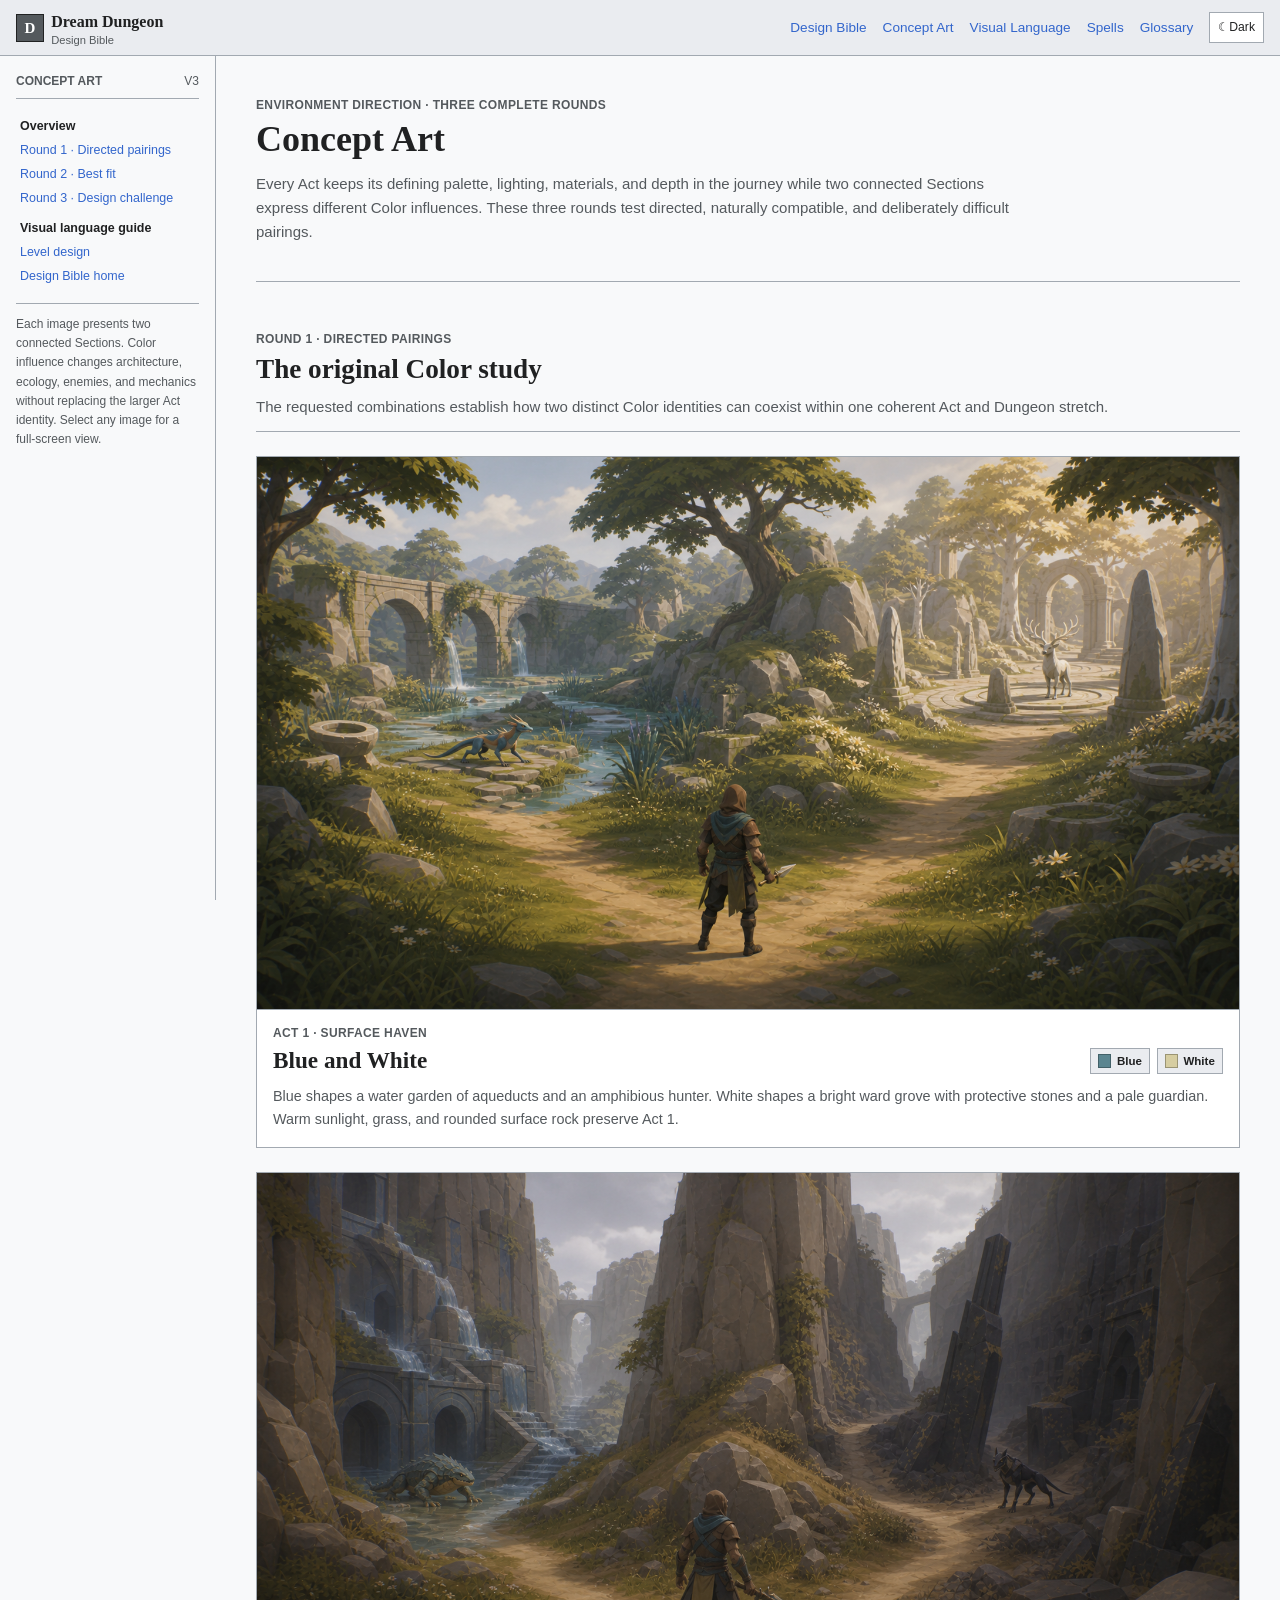
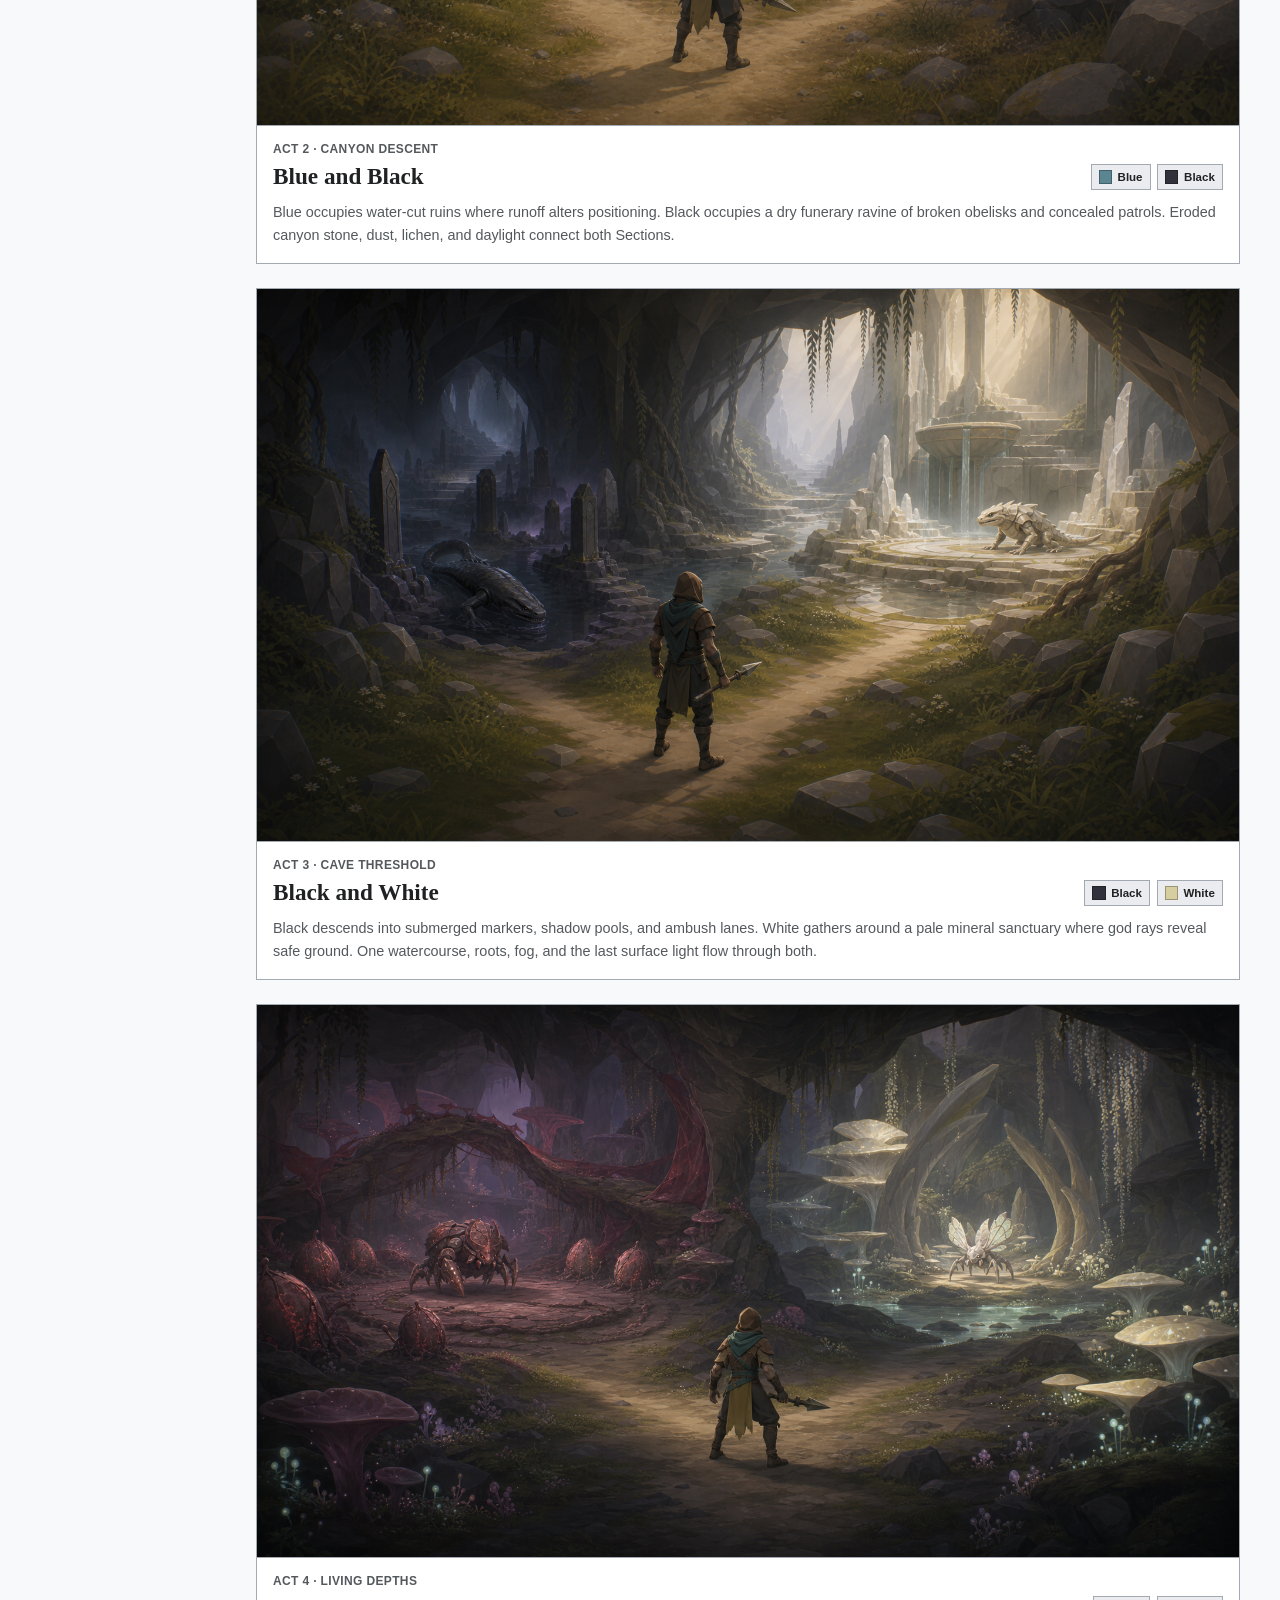
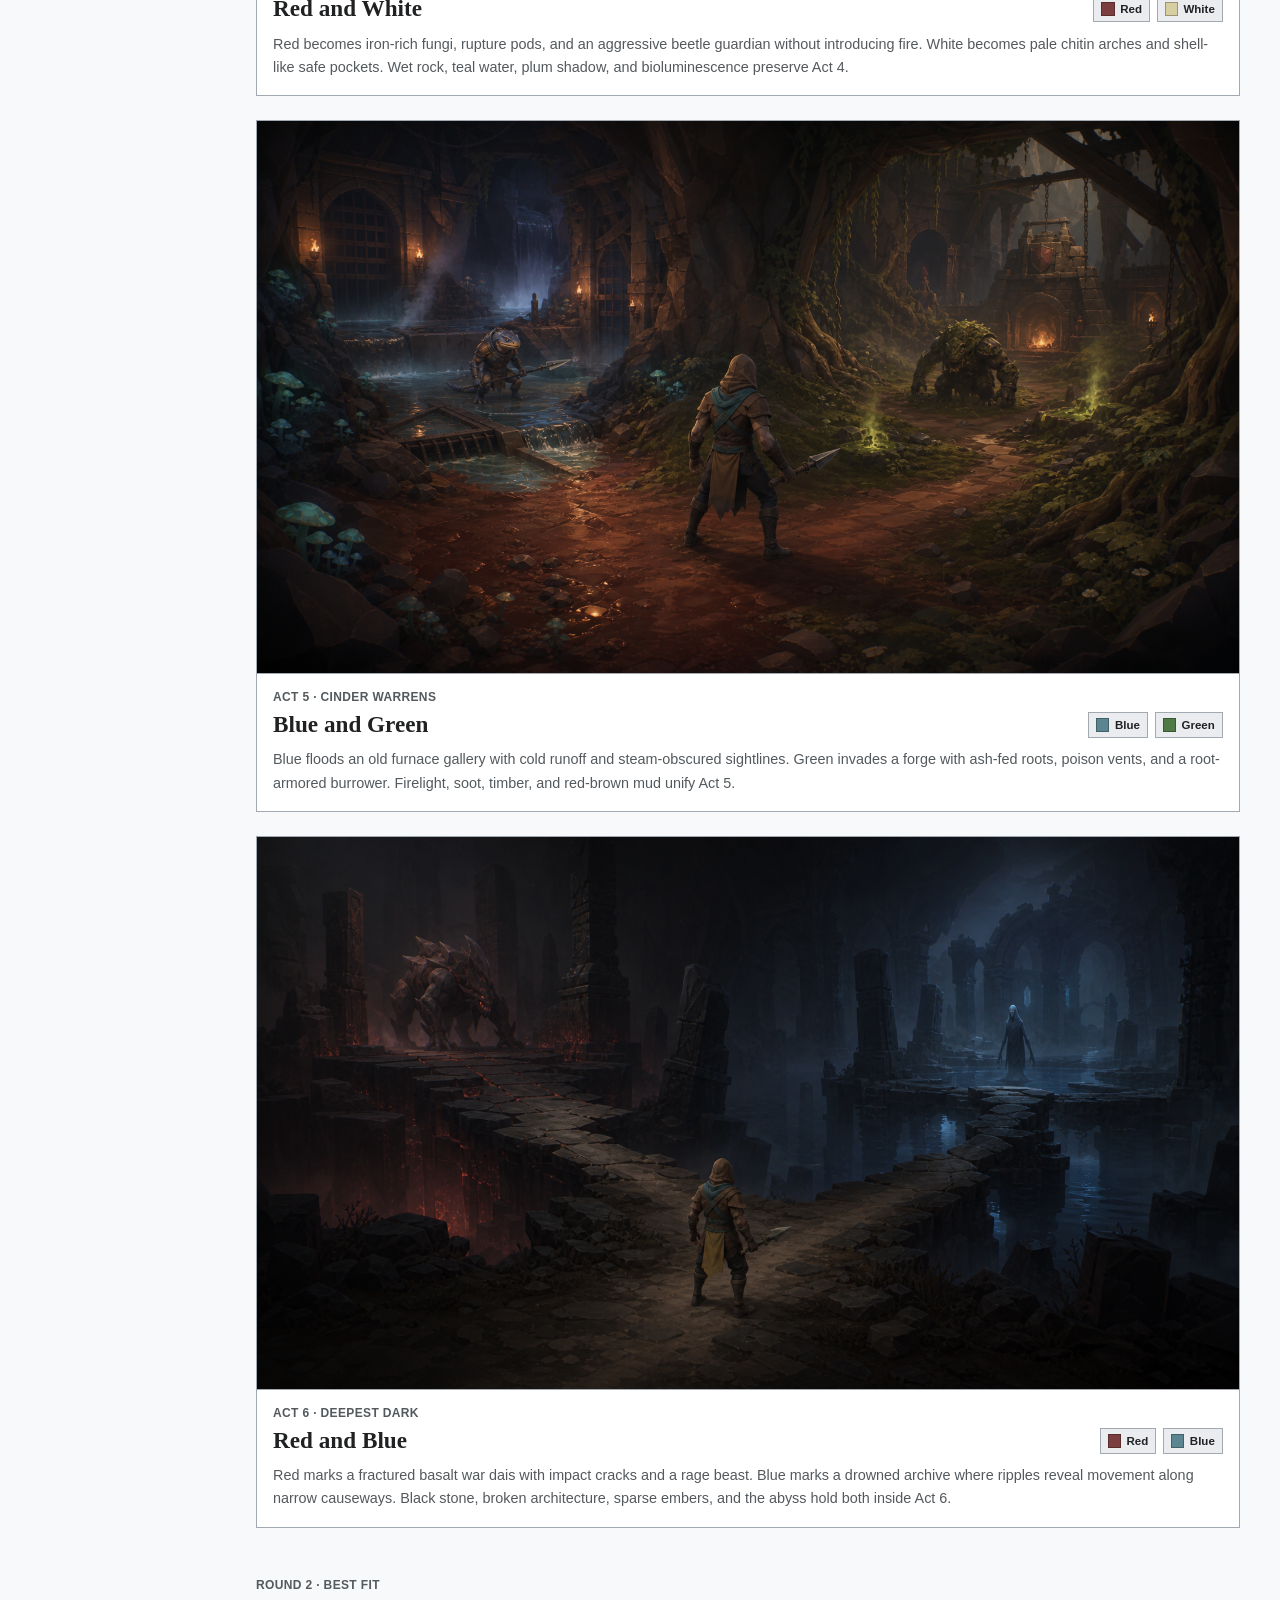
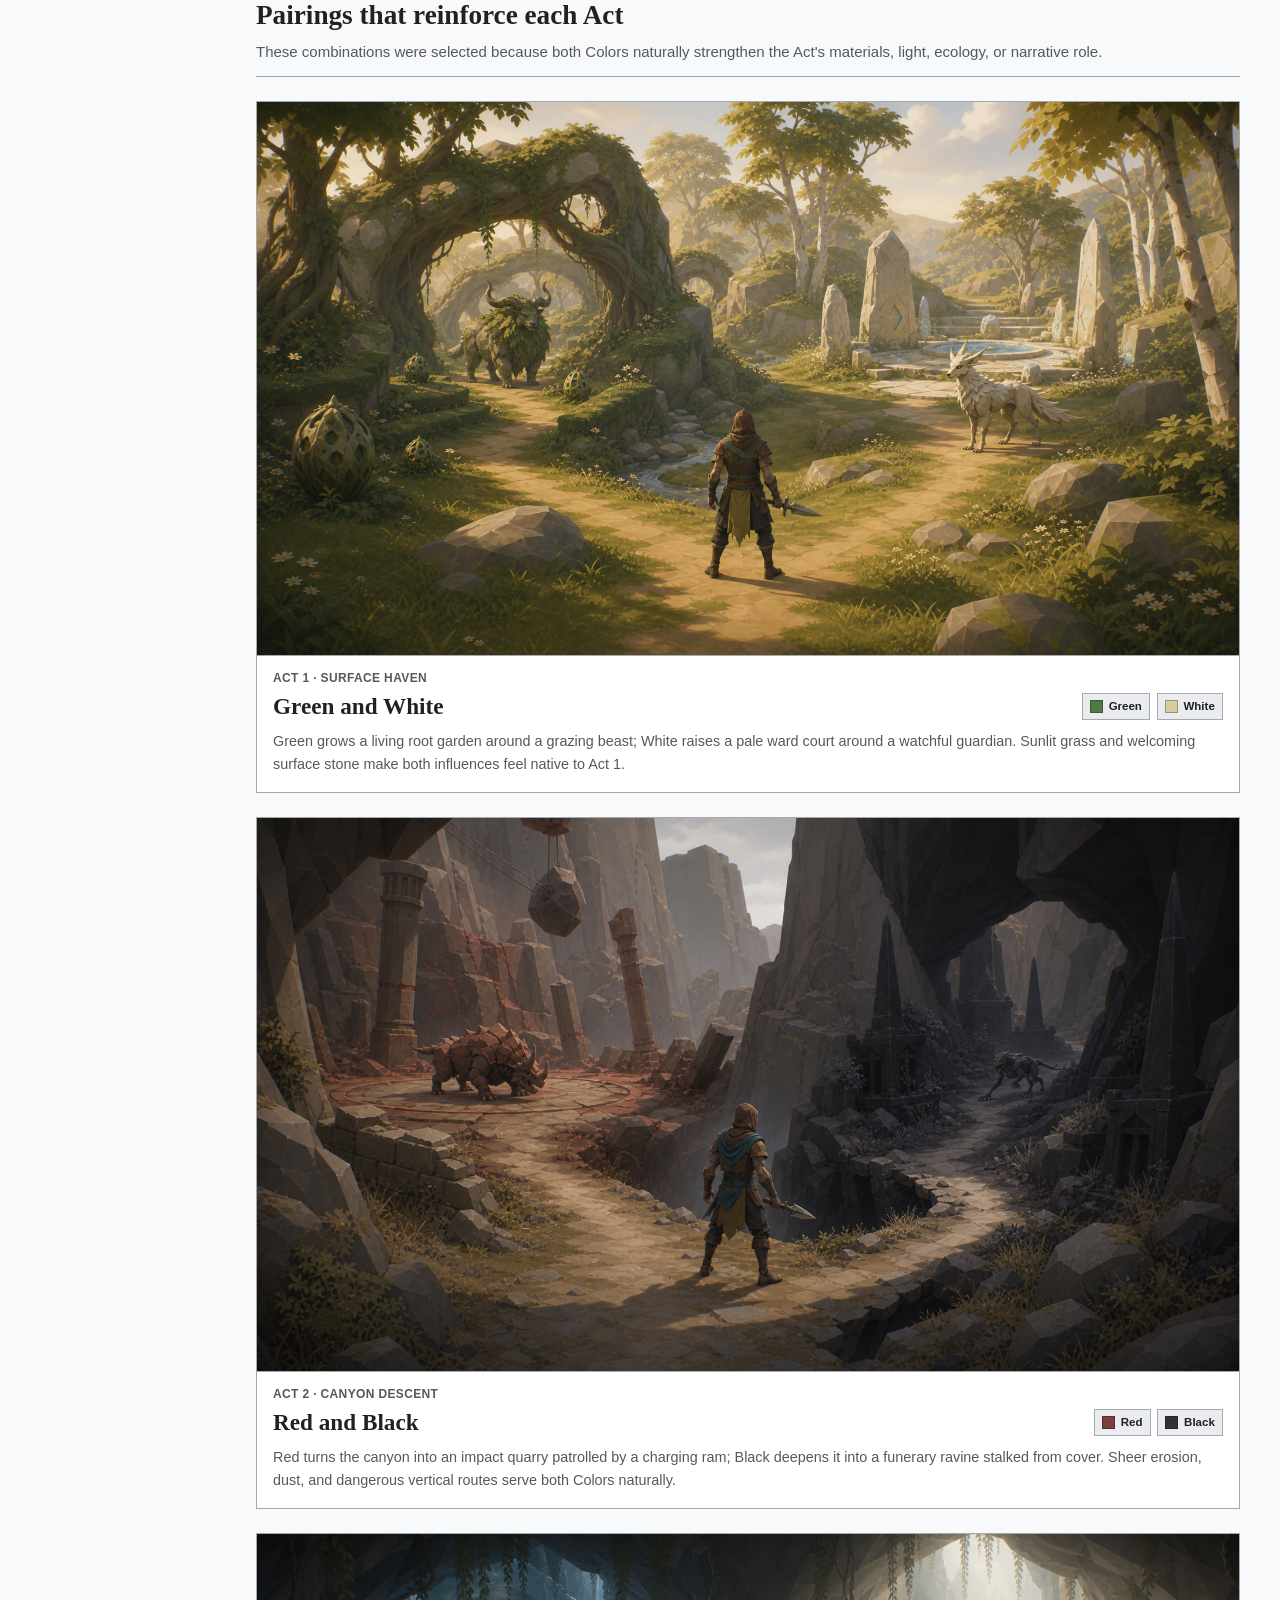
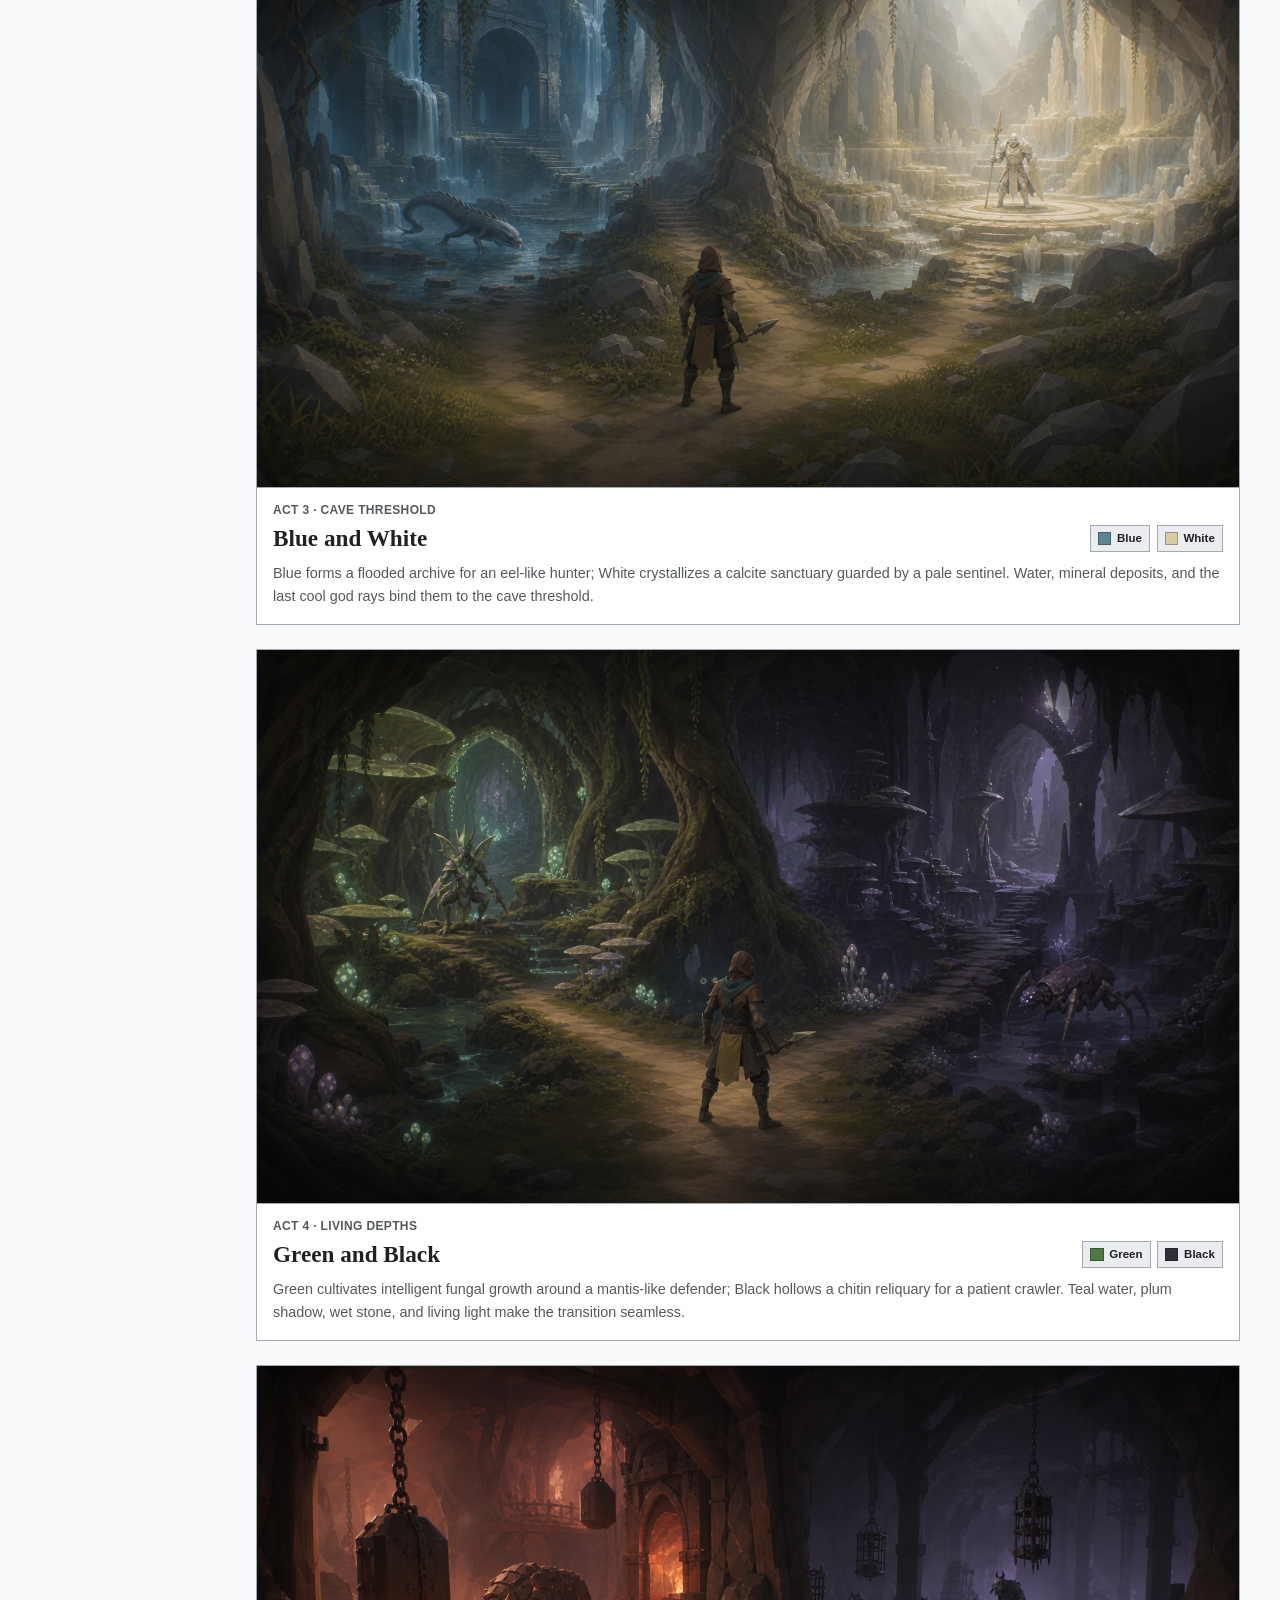
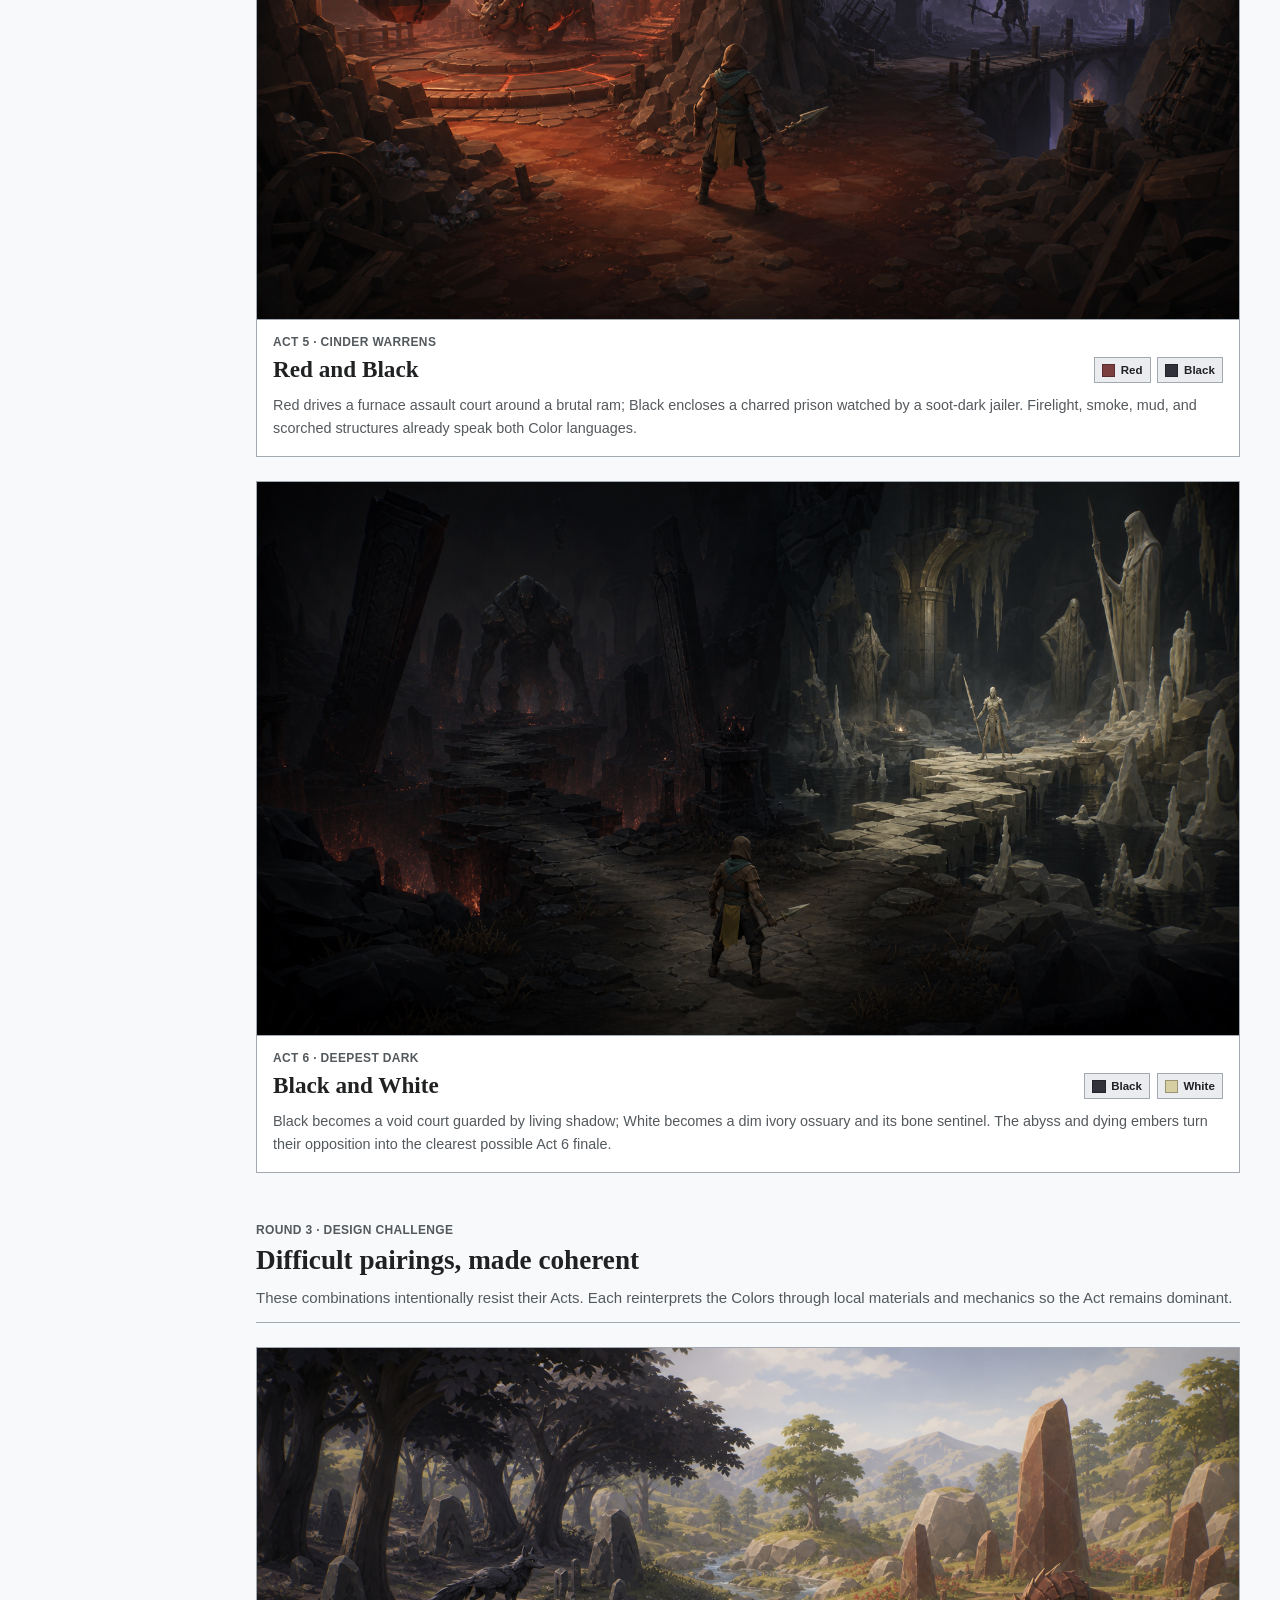
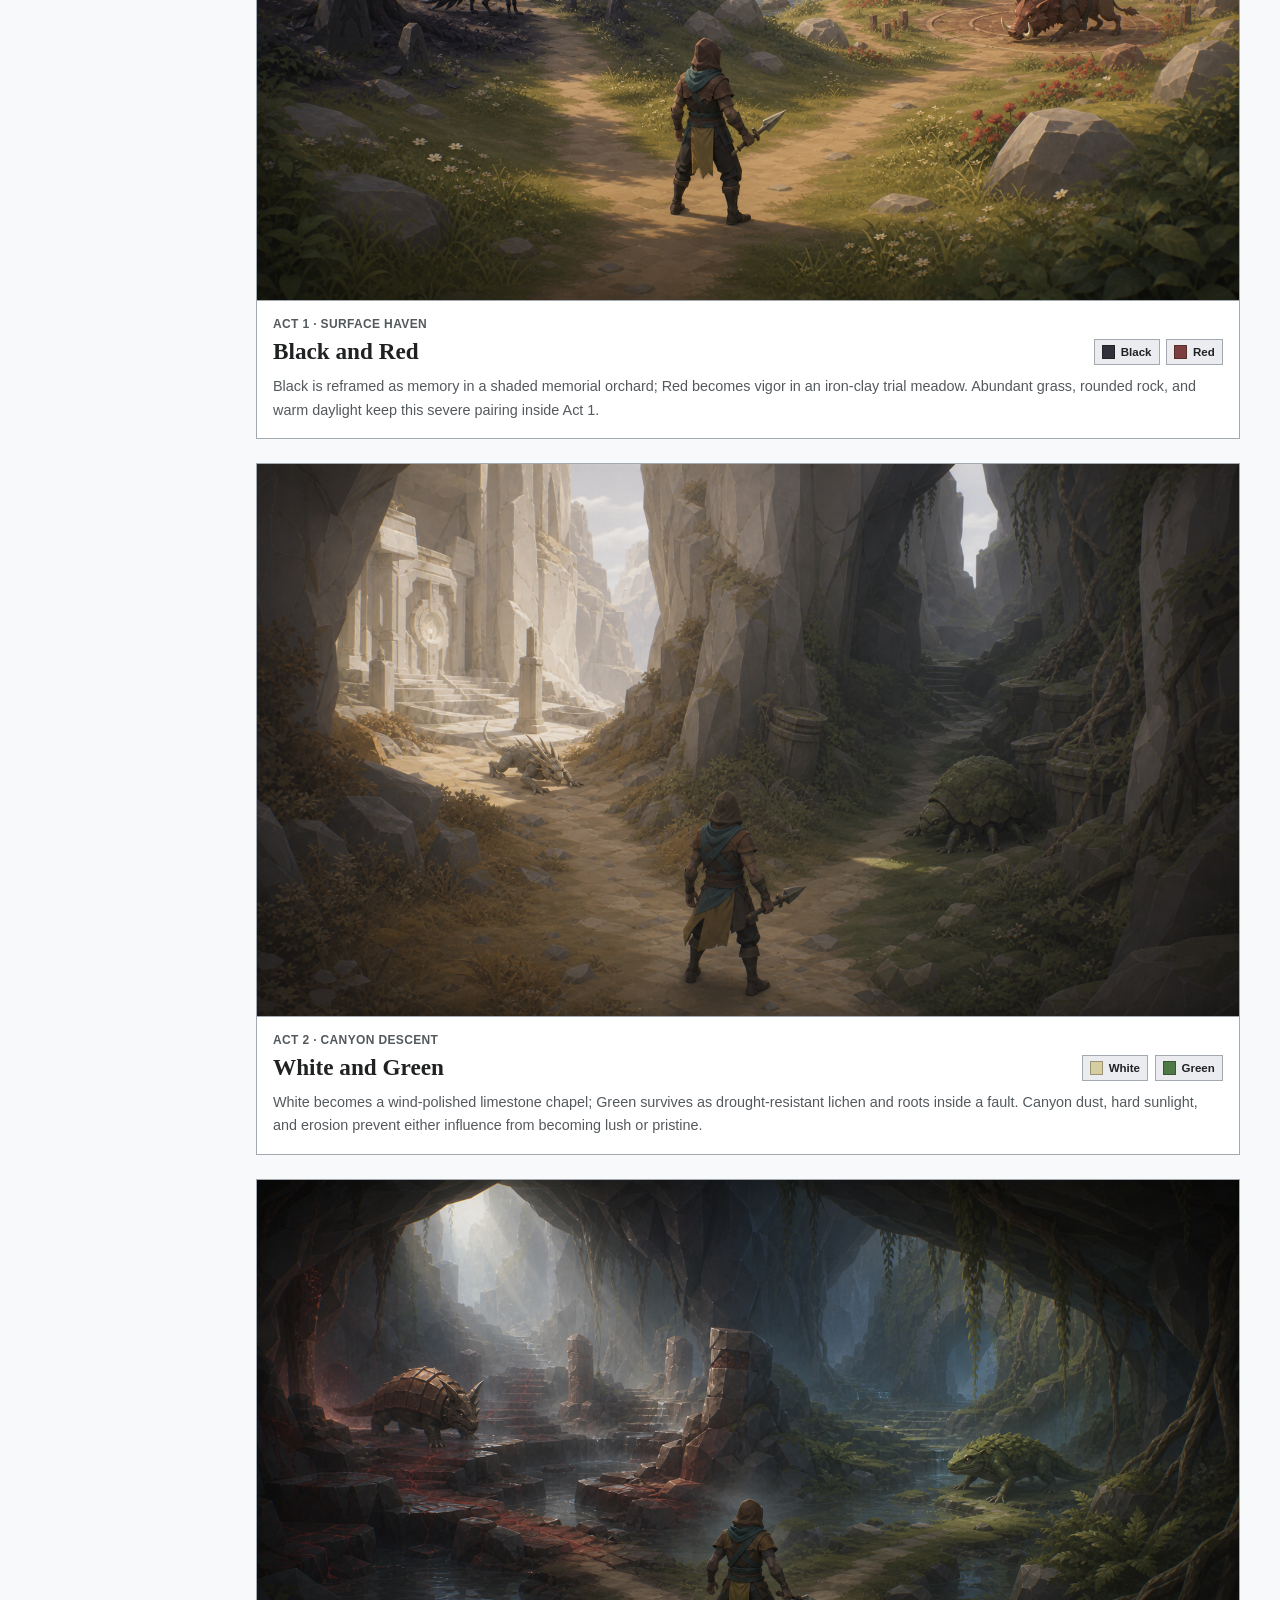
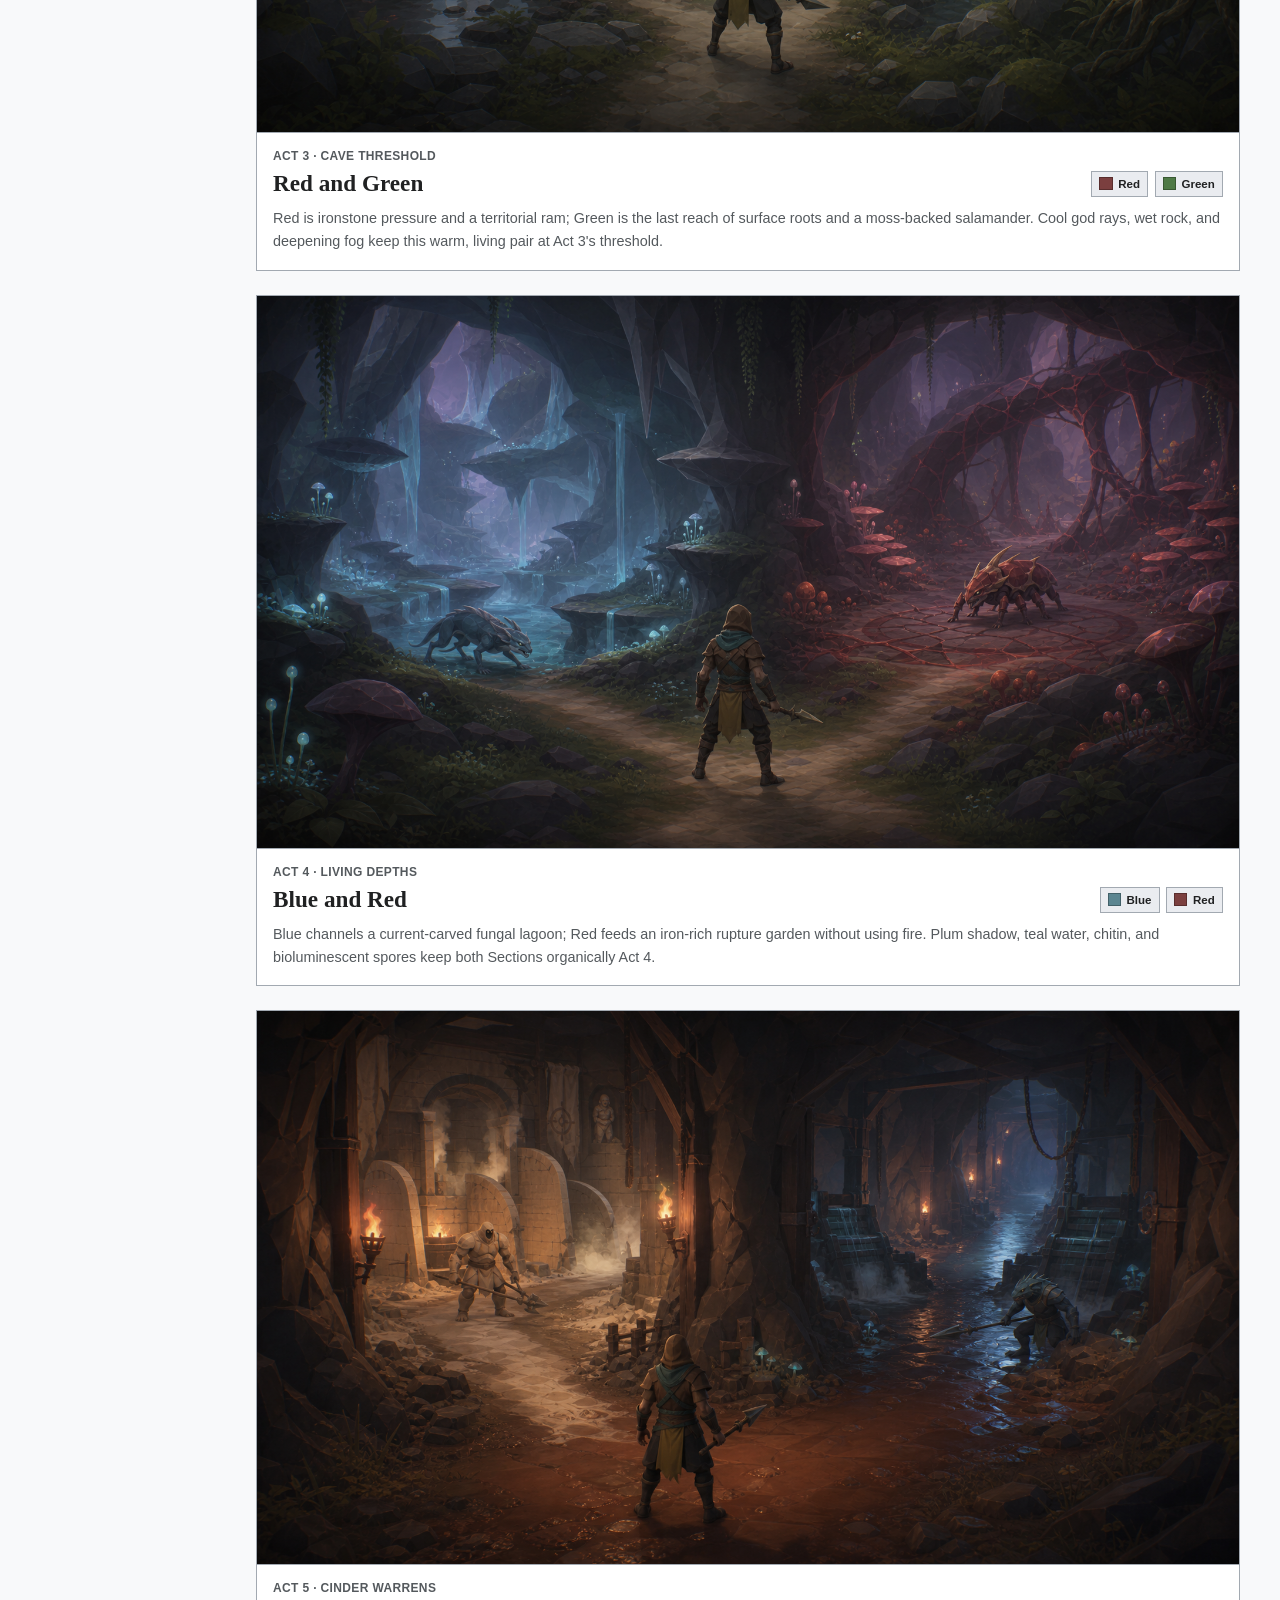
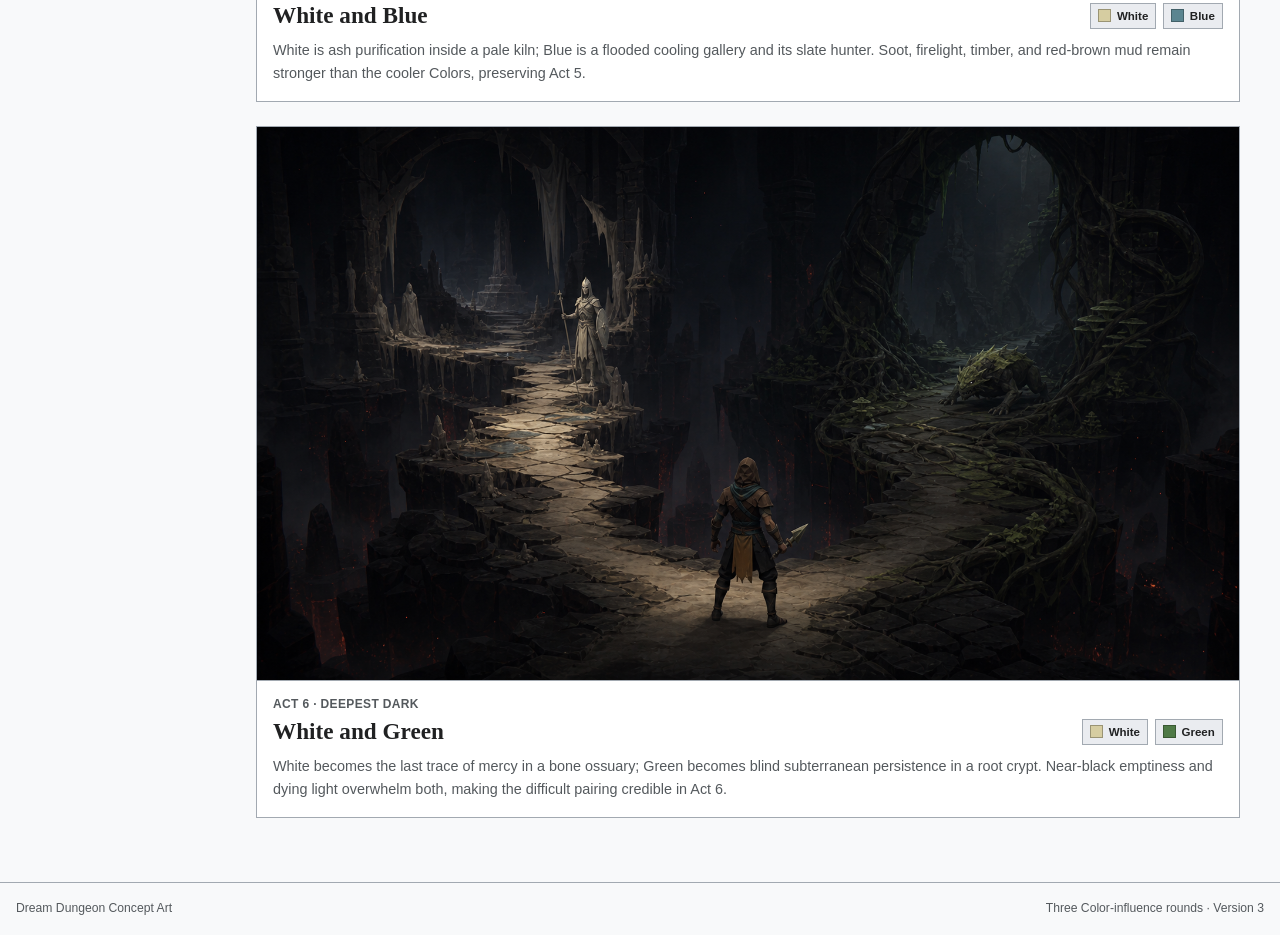
==== concept-art.html @ 54f8078b "Expand concept art gallery with two new rounds" ====
<!doctype html>
<html lang="en">
  <head>
    <meta charset="utf-8" />
    <meta name="viewport" content="width=device-width, initial-scale=1" />
    <meta name="theme-color" content="#202122" />
    <meta name="description" content="Dream Dungeon concept art exploring three rounds of Color-influenced Sections across all six Acts." />
    <title>Dream Dungeon &mdash; Concept Art</title>
    <link rel="stylesheet" href="styles.css" />
  </head>
  <body>
    <a class="skip-link" href="#content">Skip to content</a>
    <header class="site-header">
      <a class="brand" href="index.html" aria-label="Dream Dungeon home">
        <span class="brand-mark" aria-hidden="true">D</span>
        <span><strong>Dream Dungeon</strong><small>Design Bible</small></span>
      </a>
      <nav class="header-nav" aria-label="Primary navigation">
        <a href="index.html#design-bible">Design Bible</a>
        <a href="concept-art.html" aria-current="page">Concept Art</a>
        <a href="Dungeon_Visual_Language_Guide.html">Visual Language</a>
        <a href="spells.html">Spells</a>
        <a href="glossary.html">Glossary</a>
      </nav>
      <button class="theme-toggle" type="button" aria-label="Switch color theme" aria-pressed="false"><span aria-hidden="true">&#9789;</span><span class="theme-label">Dark</span></button>
      <button class="menu-toggle" type="button" aria-expanded="false" aria-controls="sidebar">Menu</button>
    </header>

    <main class="shell">
      <aside id="sidebar" class="sidebar" aria-label="Concept art navigation">
        <div class="sidebar-heading"><span>Concept art</span><span class="version">v3</span></div>
        <nav class="chapter-nav">
          <a class="part-link" href="#overview">Overview</a>
          <a href="#directed-round">Round 1 &middot; Directed pairings</a>
          <a href="#best-fit-round">Round 2 &middot; Best fit</a>
          <a href="#challenge-round">Round 3 &middot; Design challenge</a>
          <a class="part-link" href="Dungeon_Visual_Language_Guide.html">Visual language guide</a>
          <a href="index.html#world-systems">Level design</a>
          <a href="index.html">Design Bible home</a>
        </nav>
        <p class="sidebar-note">Each image presents two connected Sections. Color influence changes architecture, ecology, enemies, and mechanics without replacing the larger Act identity. Select any image for a full-screen view.</p>
      </aside>

      <div id="content" class="content concept-page">
        <section id="overview" class="spell-page-hero">
          <p class="eyebrow">Environment direction &middot; Three complete rounds</p>
          <h1>Concept Art</h1>
          <p>Every Act keeps its defining palette, lighting, materials, and depth in the journey while two connected Sections express different Color influences. These three rounds test directed, naturally compatible, and deliberately difficult pairings.</p>
        </section>

        <section id="directed-round" class="concept-round" aria-labelledby="directed-title">
          <div class="concept-round-heading">
            <p class="eyebrow">Round 1 &middot; Directed pairings</p>
            <h2 id="directed-title">The original Color study</h2>
            <p>The requested combinations establish how two distinct Color identities can coexist within one coherent Act and Dungeon stretch.</p>
          </div>
          <div class="concept-gallery">
            <article id="directed-act-1" class="concept-card">
              <figure>
                <a class="concept-image-link" href="environment/color-influenced-acts-v1/act-1-blue-white.png" aria-label="Open the full-size Act 1 Blue and White concept art">
                  <img src="environment/color-influenced-acts-v1/act-1-blue-white.png" alt="Act 1 Surface Haven route splitting toward a Blue-influenced water garden and a White-influenced ward grove." />
                </a>
                <figcaption><p class="eyebrow">Act 1 &middot; Surface Haven</p><div class="concept-heading"><h3>Blue and White</h3><div class="concept-colors" aria-label="Color influences"><span class="concept-color color-blue">Blue</span><span class="concept-color color-white">White</span></div></div><p>Blue shapes a water garden of aqueducts and an amphibious hunter. White shapes a bright ward grove with protective stones and a pale guardian. Warm sunlight, grass, and rounded surface rock preserve Act 1.</p></figcaption>
              </figure>
            </article>
            <article id="directed-act-2" class="concept-card">
              <figure>
                <a class="concept-image-link" href="environment/color-influenced-acts-v1/act-2-blue-black.png" aria-label="Open the full-size Act 2 Blue and Black concept art">
                  <img loading="lazy" src="environment/color-influenced-acts-v1/act-2-blue-black.png" alt="Act 2 Canyon Descent route splitting toward Blue-influenced runoff ruins and a Black-influenced funerary ravine." />
                </a>
                <figcaption><p class="eyebrow">Act 2 &middot; Canyon Descent</p><div class="concept-heading"><h3>Blue and Black</h3><div class="concept-colors" aria-label="Color influences"><span class="concept-color color-blue">Blue</span><span class="concept-color color-black">Black</span></div></div><p>Blue occupies water-cut ruins where runoff alters positioning. Black occupies a dry funerary ravine of broken obelisks and concealed patrols. Eroded canyon stone, dust, lichen, and daylight connect both Sections.</p></figcaption>
              </figure>
            </article>
            <article id="directed-act-3" class="concept-card">
              <figure>
                <a class="concept-image-link" href="environment/color-influenced-acts-v1/act-3-black-white.png" aria-label="Open the full-size Act 3 Black and White concept art">
                  <img loading="lazy" src="environment/color-influenced-acts-v1/act-3-black-white.png" alt="Act 3 Cave Threshold route splitting toward a Black-influenced shadow descent and a White-influenced mineral sanctuary." />
                </a>
                <figcaption><p class="eyebrow">Act 3 &middot; Cave Threshold</p><div class="concept-heading"><h3>Black and White</h3><div class="concept-colors" aria-label="Color influences"><span class="concept-color color-black">Black</span><span class="concept-color color-white">White</span></div></div><p>Black descends into submerged markers, shadow pools, and ambush lanes. White gathers around a pale mineral sanctuary where god rays reveal safe ground. One watercourse, roots, fog, and the last surface light flow through both.</p></figcaption>
              </figure>
            </article>
            <article id="directed-act-4" class="concept-card">
              <figure>
                <a class="concept-image-link" href="environment/color-influenced-acts-v1/act-4-red-white.png" aria-label="Open the full-size Act 4 Red and White concept art">
                  <img loading="lazy" src="environment/color-influenced-acts-v1/act-4-red-white.png" alt="Act 4 Living Depths route splitting toward a Red-influenced rupture basin and a White-influenced chitin sanctuary." />
                </a>
                <figcaption><p class="eyebrow">Act 4 &middot; Living Depths</p><div class="concept-heading"><h3>Red and White</h3><div class="concept-colors" aria-label="Color influences"><span class="concept-color color-red">Red</span><span class="concept-color color-white">White</span></div></div><p>Red becomes iron-rich fungi, rupture pods, and an aggressive beetle guardian without introducing fire. White becomes pale chitin arches and shell-like safe pockets. Wet rock, teal water, plum shadow, and bioluminescence preserve Act 4.</p></figcaption>
              </figure>
            </article>
            <article id="directed-act-5" class="concept-card">
              <figure>
                <a class="concept-image-link" href="environment/color-influenced-acts-v1/act-5-blue-green.png" aria-label="Open the full-size Act 5 Blue and Green concept art">
                  <img loading="lazy" src="environment/color-influenced-acts-v1/act-5-blue-green.png" alt="Act 5 Cinder Warrens route splitting toward a Blue-influenced flooded furnace and a Green-influenced overgrown forge." />
                </a>
                <figcaption><p class="eyebrow">Act 5 &middot; Cinder Warrens</p><div class="concept-heading"><h3>Blue and Green</h3><div class="concept-colors" aria-label="Color influences"><span class="concept-color color-blue">Blue</span><span class="concept-color color-green">Green</span></div></div><p>Blue floods an old furnace gallery with cold runoff and steam-obscured sightlines. Green invades a forge with ash-fed roots, poison vents, and a root-armored burrower. Firelight, soot, timber, and red-brown mud unify Act 5.</p></figcaption>
              </figure>
            </article>
            <article id="directed-act-6" class="concept-card">
              <figure>
                <a class="concept-image-link" href="environment/color-influenced-acts-v1/act-6-red-blue.png" aria-label="Open the full-size Act 6 Red and Blue concept art">
                  <img loading="lazy" src="environment/color-influenced-acts-v1/act-6-red-blue.png" alt="Act 6 Deepest Dark route splitting toward a Red-influenced basalt war dais and a Blue-influenced drowned archive." />
                </a>
                <figcaption><p class="eyebrow">Act 6 &middot; Deepest Dark</p><div class="concept-heading"><h3>Red and Blue</h3><div class="concept-colors" aria-label="Color influences"><span class="concept-color color-red">Red</span><span class="concept-color color-blue">Blue</span></div></div><p>Red marks a fractured basalt war dais with impact cracks and a rage beast. Blue marks a drowned archive where ripples reveal movement along narrow causeways. Black stone, broken architecture, sparse embers, and the abyss hold both inside Act 6.</p></figcaption>
              </figure>
            </article>
          </div>
        </section>

        <section id="best-fit-round" class="concept-round" aria-labelledby="best-fit-title">
          <div class="concept-round-heading">
            <p class="eyebrow">Round 2 &middot; Best fit</p>
            <h2 id="best-fit-title">Pairings that reinforce each Act</h2>
            <p>These combinations were selected because both Colors naturally strengthen the Act's materials, light, ecology, or narrative role.</p>
          </div>
          <div class="concept-gallery">
            <article id="best-act-1" class="concept-card">
              <figure>
                <a class="concept-image-link" href="environment/color-influenced-acts-best-fit-v2/act-1-green-white.png" aria-label="Open the full-size Act 1 Green and White concept art">
                  <img loading="lazy" src="environment/color-influenced-acts-best-fit-v2/act-1-green-white.png" alt="Act 1 Surface Haven split between a Green living root garden and a White ward court." />
                </a>
                <figcaption><p class="eyebrow">Act 1 &middot; Surface Haven</p><div class="concept-heading"><h3>Green and White</h3><div class="concept-colors" aria-label="Color influences"><span class="concept-color color-green">Green</span><span class="concept-color color-white">White</span></div></div><p>Green grows a living root garden around a grazing beast; White raises a pale ward court around a watchful guardian. Sunlit grass and welcoming surface stone make both influences feel native to Act 1.</p></figcaption>
              </figure>
            </article>
            <article id="best-act-2" class="concept-card">
              <figure>
                <a class="concept-image-link" href="environment/color-influenced-acts-best-fit-v2/act-2-red-black.png" aria-label="Open the full-size Act 2 Red and Black concept art">
                  <img loading="lazy" src="environment/color-influenced-acts-best-fit-v2/act-2-red-black.png" alt="Act 2 Canyon Descent split between a Red impact quarry and a Black funerary ravine." />
                </a>
                <figcaption><p class="eyebrow">Act 2 &middot; Canyon Descent</p><div class="concept-heading"><h3>Red and Black</h3><div class="concept-colors" aria-label="Color influences"><span class="concept-color color-red">Red</span><span class="concept-color color-black">Black</span></div></div><p>Red turns the canyon into an impact quarry patrolled by a charging ram; Black deepens it into a funerary ravine stalked from cover. Sheer erosion, dust, and dangerous vertical routes serve both Colors naturally.</p></figcaption>
              </figure>
            </article>
            <article id="best-act-3" class="concept-card">
              <figure>
                <a class="concept-image-link" href="environment/color-influenced-acts-best-fit-v2/act-3-blue-white.png" aria-label="Open the full-size Act 3 Blue and White concept art">
                  <img loading="lazy" src="environment/color-influenced-acts-best-fit-v2/act-3-blue-white.png" alt="Act 3 Cave Threshold split between a Blue flooded archive and a White calcite sanctuary." />
                </a>
                <figcaption><p class="eyebrow">Act 3 &middot; Cave Threshold</p><div class="concept-heading"><h3>Blue and White</h3><div class="concept-colors" aria-label="Color influences"><span class="concept-color color-blue">Blue</span><span class="concept-color color-white">White</span></div></div><p>Blue forms a flooded archive for an eel-like hunter; White crystallizes a calcite sanctuary guarded by a pale sentinel. Water, mineral deposits, and the last cool god rays bind them to the cave threshold.</p></figcaption>
              </figure>
            </article>
            <article id="best-act-4" class="concept-card">
              <figure>
                <a class="concept-image-link" href="environment/color-influenced-acts-best-fit-v2/act-4-green-black.png" aria-label="Open the full-size Act 4 Green and Black concept art">
                  <img loading="lazy" src="environment/color-influenced-acts-best-fit-v2/act-4-green-black.png" alt="Act 4 Living Depths split between a Green fungal garden and a Black chitin reliquary." />
                </a>
                <figcaption><p class="eyebrow">Act 4 &middot; Living Depths</p><div class="concept-heading"><h3>Green and Black</h3><div class="concept-colors" aria-label="Color influences"><span class="concept-color color-green">Green</span><span class="concept-color color-black">Black</span></div></div><p>Green cultivates intelligent fungal growth around a mantis-like defender; Black hollows a chitin reliquary for a patient crawler. Teal water, plum shadow, wet stone, and living light make the transition seamless.</p></figcaption>
              </figure>
            </article>
            <article id="best-act-5" class="concept-card">
              <figure>
                <a class="concept-image-link" href="environment/color-influenced-acts-best-fit-v2/act-5-red-black.png" aria-label="Open the full-size Act 5 Red and Black concept art">
                  <img loading="lazy" src="environment/color-influenced-acts-best-fit-v2/act-5-red-black.png" alt="Act 5 Cinder Warrens split between a Red furnace assault court and a Black charred prison." />
                </a>
                <figcaption><p class="eyebrow">Act 5 &middot; Cinder Warrens</p><div class="concept-heading"><h3>Red and Black</h3><div class="concept-colors" aria-label="Color influences"><span class="concept-color color-red">Red</span><span class="concept-color color-black">Black</span></div></div><p>Red drives a furnace assault court around a brutal ram; Black encloses a charred prison watched by a soot-dark jailer. Firelight, smoke, mud, and scorched structures already speak both Color languages.</p></figcaption>
              </figure>
            </article>
            <article id="best-act-6" class="concept-card">
              <figure>
                <a class="concept-image-link" href="environment/color-influenced-acts-best-fit-v2/act-6-black-white.png" aria-label="Open the full-size Act 6 Black and White concept art">
                  <img loading="lazy" src="environment/color-influenced-acts-best-fit-v2/act-6-black-white.png" alt="Act 6 Deepest Dark split between a Black void court and a White ossuary." />
                </a>
                <figcaption><p class="eyebrow">Act 6 &middot; Deepest Dark</p><div class="concept-heading"><h3>Black and White</h3><div class="concept-colors" aria-label="Color influences"><span class="concept-color color-black">Black</span><span class="concept-color color-white">White</span></div></div><p>Black becomes a void court guarded by living shadow; White becomes a dim ivory ossuary and its bone sentinel. The abyss and dying embers turn their opposition into the clearest possible Act 6 finale.</p></figcaption>
              </figure>
            </article>
          </div>
        </section>

        <section id="challenge-round" class="concept-round" aria-labelledby="challenge-title">
          <div class="concept-round-heading">
            <p class="eyebrow">Round 3 &middot; Design challenge</p>
            <h2 id="challenge-title">Difficult pairings, made coherent</h2>
            <p>These combinations intentionally resist their Acts. Each reinterprets the Colors through local materials and mechanics so the Act remains dominant.</p>
          </div>
          <div class="concept-gallery">
            <article id="challenge-act-1" class="concept-card">
              <figure>
                <a class="concept-image-link" href="environment/color-influenced-acts-challenge-v3/act-1-black-red.png" aria-label="Open the full-size Act 1 Black and Red concept art">
                  <img loading="lazy" src="environment/color-influenced-acts-challenge-v3/act-1-black-red.png" alt="Act 1 Surface Haven split between a Black memorial orchard and a Red iron-clay trial meadow." />
                </a>
                <figcaption><p class="eyebrow">Act 1 &middot; Surface Haven</p><div class="concept-heading"><h3>Black and Red</h3><div class="concept-colors" aria-label="Color influences"><span class="concept-color color-black">Black</span><span class="concept-color color-red">Red</span></div></div><p>Black is reframed as memory in a shaded memorial orchard; Red becomes vigor in an iron-clay trial meadow. Abundant grass, rounded rock, and warm daylight keep this severe pairing inside Act 1.</p></figcaption>
              </figure>
            </article>
            <article id="challenge-act-2" class="concept-card">
              <figure>
                <a class="concept-image-link" href="environment/color-influenced-acts-challenge-v3/act-2-white-green.png" aria-label="Open the full-size Act 2 White and Green concept art">
                  <img loading="lazy" src="environment/color-influenced-acts-challenge-v3/act-2-white-green.png" alt="Act 2 Canyon Descent split between a White limestone chapel and a Green lichen fault." />
                </a>
                <figcaption><p class="eyebrow">Act 2 &middot; Canyon Descent</p><div class="concept-heading"><h3>White and Green</h3><div class="concept-colors" aria-label="Color influences"><span class="concept-color color-white">White</span><span class="concept-color color-green">Green</span></div></div><p>White becomes a wind-polished limestone chapel; Green survives as drought-resistant lichen and roots inside a fault. Canyon dust, hard sunlight, and erosion prevent either influence from becoming lush or pristine.</p></figcaption>
              </figure>
            </article>
            <article id="challenge-act-3" class="concept-card">
              <figure>
                <a class="concept-image-link" href="environment/color-influenced-acts-challenge-v3/act-3-red-green.png" aria-label="Open the full-size Act 3 Red and Green concept art">
                  <img loading="lazy" src="environment/color-influenced-acts-challenge-v3/act-3-red-green.png" alt="Act 3 Cave Threshold split between a Red ironstone pressure chamber and a Green root grotto." />
                </a>
                <figcaption><p class="eyebrow">Act 3 &middot; Cave Threshold</p><div class="concept-heading"><h3>Red and Green</h3><div class="concept-colors" aria-label="Color influences"><span class="concept-color color-red">Red</span><span class="concept-color color-green">Green</span></div></div><p>Red is ironstone pressure and a territorial ram; Green is the last reach of surface roots and a moss-backed salamander. Cool god rays, wet rock, and deepening fog keep this warm, living pair at Act 3's threshold.</p></figcaption>
              </figure>
            </article>
            <article id="challenge-act-4" class="concept-card">
              <figure>
                <a class="concept-image-link" href="environment/color-influenced-acts-challenge-v3/act-4-blue-red.png" aria-label="Open the full-size Act 4 Blue and Red concept art">
                  <img loading="lazy" src="environment/color-influenced-acts-challenge-v3/act-4-blue-red.png" alt="Act 4 Living Depths split between a Blue fungal lagoon and a Red iron-fed rupture garden." />
                </a>
                <figcaption><p class="eyebrow">Act 4 &middot; Living Depths</p><div class="concept-heading"><h3>Blue and Red</h3><div class="concept-colors" aria-label="Color influences"><span class="concept-color color-blue">Blue</span><span class="concept-color color-red">Red</span></div></div><p>Blue channels a current-carved fungal lagoon; Red feeds an iron-rich rupture garden without using fire. Plum shadow, teal water, chitin, and bioluminescent spores keep both Sections organically Act 4.</p></figcaption>
              </figure>
            </article>
            <article id="challenge-act-5" class="concept-card">
              <figure>
                <a class="concept-image-link" href="environment/color-influenced-acts-challenge-v3/act-5-white-blue.png" aria-label="Open the full-size Act 5 White and Blue concept art">
                  <img loading="lazy" src="environment/color-influenced-acts-challenge-v3/act-5-white-blue.png" alt="Act 5 Cinder Warrens split between a White ash-purification kiln and a Blue cooling gallery." />
                </a>
                <figcaption><p class="eyebrow">Act 5 &middot; Cinder Warrens</p><div class="concept-heading"><h3>White and Blue</h3><div class="concept-colors" aria-label="Color influences"><span class="concept-color color-white">White</span><span class="concept-color color-blue">Blue</span></div></div><p>White is ash purification inside a pale kiln; Blue is a flooded cooling gallery and its slate hunter. Soot, firelight, timber, and red-brown mud remain stronger than the cooler Colors, preserving Act 5.</p></figcaption>
              </figure>
            </article>
            <article id="challenge-act-6" class="concept-card">
              <figure>
                <a class="concept-image-link" href="environment/color-influenced-acts-challenge-v3/act-6-white-green.png" aria-label="Open the full-size Act 6 White and Green concept art">
                  <img loading="lazy" src="environment/color-influenced-acts-challenge-v3/act-6-white-green.png" alt="Act 6 Deepest Dark split between a White ossuary and a Green root crypt." />
                </a>
                <figcaption><p class="eyebrow">Act 6 &middot; Deepest Dark</p><div class="concept-heading"><h3>White and Green</h3><div class="concept-colors" aria-label="Color influences"><span class="concept-color color-white">White</span><span class="concept-color color-green">Green</span></div></div><p>White becomes the last trace of mercy in a bone ossuary; Green becomes blind subterranean persistence in a root crypt. Near-black emptiness and dying light overwhelm both, making the difficult pairing credible in Act 6.</p></figcaption>
              </figure>
            </article>
          </div>
        </section>
      </div>
    </main>

    <dialog id="concept-lightbox" class="concept-lightbox" aria-label="Full-size concept art viewer">
      <button class="concept-lightbox-close" type="button" aria-label="Close full-size image">Close <span aria-hidden="true">&times;</span></button>
      <figure>
        <img src="" alt="" />
        <figcaption aria-live="polite"></figcaption>
      </figure>
    </dialog>

    <footer class="site-footer"><span>Dream Dungeon Concept Art</span><span>Three Color-influence rounds &middot; Version 3</span></footer>
    <script src="app.js" defer></script>
    <script src="concept-art.js" defer></script>
  </body>
</html>
---- styles.css ----
:root {
  --page: #f8f9fa;
  --surface: #ffffff;
  --surface-alt: #eaecf0;
  --ink: #202122;
  --muted: #54595d;
  --link: #3366cc;
  --link-hover: #2a4b8d;
  --border: #a2a9b1;
  --header: #eaecf0;
  --header-ink: #202122;
  --accent: #8b4513;
  color-scheme: light;
}

:root[data-theme="dark"] {
  --page: #202122;
  --surface: #27292d;
  --surface-alt: #34373c;
  --ink: #eaecf0;
  --muted: #c8ccd1;
  --link: #8cb4ff;
  --link-hover: #b6d0ff;
  --border: #72777d;
  --header: #27292d;
  --header-ink: #eaecf0;
  --accent: #e0a060;
  color-scheme: dark;
}

@media (prefers-color-scheme: dark) {
  :root:not([data-theme]) {
    --page: #202122; --surface: #27292d; --surface-alt: #34373c; --ink: #eaecf0; --muted: #c8ccd1; --link: #8cb4ff; --link-hover: #b6d0ff; --border: #72777d; --header: #27292d; --header-ink: #eaecf0; --accent: #e0a060; color-scheme: dark;
  }
}

* { box-sizing: border-box; }
html { scroll-behavior: smooth; scroll-padding-top: 4.5rem; }
body { margin: 0; background: var(--page); color: var(--ink); font: 15px/1.6 Arial, Helvetica, sans-serif; }
a { color: var(--link); text-decoration: none; }
a:hover { color: var(--link-hover); text-decoration: underline; }
button, input { font: inherit; }
.skip-link { position: absolute; left: -999px; top: 0; z-index: 30; padding: .5rem; background: var(--surface); }
.skip-link:focus { left: .5rem; top: .5rem; }
.atmosphere { display: none; }

.site-header { min-height: 3.5rem; display: flex; align-items: center; gap: 1rem; padding: .45rem max(1rem, calc((100vw - 82rem) / 2)); background: var(--header); color: var(--header-ink); border-bottom: 1px solid var(--border); position: sticky; top: 0; z-index: 10; }
.brand { display: flex; align-items: center; gap: .45rem; color: var(--ink); text-decoration: none; white-space: nowrap; }
.brand:hover { color: var(--ink); text-decoration: none; }
.brand-mark { display: grid; place-items: center; width: 1.75rem; height: 1.75rem; color: #fff; background: #54595d; border: 1px solid #202122; font-family: Georgia, serif; font-weight: bold; }
.brand strong { font-family: Georgia, serif; font-size: 1rem; }
.brand small { display: block; color: var(--muted); font-size: .7rem; line-height: 1.1; }
.header-nav { display: flex; gap: 1rem; margin-left: auto; font-size: .85rem; }
.theme-toggle, .menu-toggle { border: 1px solid var(--border); background: var(--surface); color: var(--ink); padding: .28rem .5rem; cursor: pointer; font-size: .76rem; }
.theme-toggle:hover, .menu-toggle:hover { background: var(--surface-alt); }
.menu-toggle { display: none; }

.shell { display: grid; grid-template-columns: 13.5rem minmax(0, 1fr); max-width: 82rem; min-height: calc(100vh - 3.5rem); margin: 0 auto; }
.sidebar { grid-column: 1; grid-row: 1; align-self: start; height: calc(100vh - 3.5rem); padding: 1rem; border-right: 1px solid var(--border); position: sticky; top: 3.5rem; overflow: auto; }
.sidebar-heading { display: flex; justify-content: space-between; padding-bottom: .45rem; border-bottom: 1px solid var(--border); color: var(--muted); font-size: .75rem; font-weight: bold; text-transform: uppercase; }
.version { font-weight: normal; }
.chapter-nav { display: grid; gap: .18rem; margin: .65rem 0 1rem; }
.chapter-nav a { padding: .13rem .25rem; font-size: .78rem; line-height: 1.35; }
.chapter-nav .part-link { margin-top: .4rem; color: var(--ink); font-weight: bold; }
.sidebar-note { padding-top: .7rem; border-top: 1px solid var(--border); color: var(--muted); font-size: .75rem; }
.content { grid-column: 2; grid-row: 1; min-width: 0; padding: 1.5rem 2.5rem 4rem; }

.hero, .spell-page-hero { padding: 1rem 0 1.5rem; border-bottom: 1px solid var(--border); }
.eyebrow, .entry-kicker { margin: 0 0 .25rem; color: var(--muted); font-size: .75rem; font-weight: bold; letter-spacing: .03em; text-transform: uppercase; }
.hero h1, .spell-page-hero h1 { margin: 0; font: bold 2.25rem/1.12 Georgia, "Times New Roman", serif; }
.hero h1 em, .spell-page-hero h1 em { font-style: normal; }
.hero-copy, .spell-page-hero > p:not(.eyebrow) { max-width: 48rem; margin: .8rem 0; color: var(--muted); }
.hero-actions { display: flex; flex-wrap: wrap; gap: .5rem; }
.button { display: inline-block; padding: .4rem .6rem; border: 1px solid var(--border); background: var(--surface); color: var(--link); font-size: .82rem; font-weight: bold; text-decoration: none; }
.button:hover { background: var(--surface-alt); color: var(--link-hover); text-decoration: none; }
.button-primary { background: var(--link); border-color: var(--link); color: #fff; }
.button-primary:hover { background: var(--link-hover); color: #fff; }

.palette-reference { max-width: 44rem; margin: 1.5rem 0; border: 1px solid var(--border); background: var(--surface); }
.palette-reference img { display: block; width: 100%; }
.palette-reference figcaption { padding: .45rem .65rem; color: var(--muted); font-size: .78rem; }
.palette-reference figcaption span { font-weight: bold; }
.principles { display: grid; grid-template-columns: repeat(3, 1fr); gap: .5rem; margin: 1.5rem 0 2.5rem; }
.principles article { padding: .75rem; border: 1px solid var(--border); background: var(--surface); }
.principles span { color: var(--muted); font-size: .75rem; }
.principles h2 { margin: .25rem 0 .45rem; font: bold 1.05rem/1.25 Georgia, serif; }
.principles p { margin: 0; color: var(--muted); font-size: .83rem; }

.wiki-section { margin-top: 2.75rem; }
.section-heading, .school-heading { display: flex; justify-content: space-between; gap: 1rem; align-items: end; padding-bottom: .45rem; border-bottom: 1px solid var(--border); }
.section-heading h2, .school-heading h2, .spell-source h2 { margin: 0; font: bold 1.7rem/1.2 Georgia, serif; }
.section-intro { color: var(--muted); }
.bible-content { max-width: 52rem; }
.wiki-entry { margin: 2.4rem 0; padding-top: .25rem; }
.document-chapter { margin: .25rem 0 .8rem; padding-bottom: .25rem; border-bottom: 1px solid var(--border); font: bold 1.45rem/1.25 Georgia, serif; }
.bible-content p, .bible-content li { font-size: .94rem; }
.lead { font-size: 1.02rem !important; }
.callout { margin: 1rem 0; padding: .7rem; border: 1px solid var(--border); background: var(--surface-alt); }
.callout strong { display: block; }
.chapter-grid, .roadmap { display: grid; grid-template-columns: repeat(auto-fit, minmax(7rem, 1fr)); gap: .4rem; margin: 1rem 0; }
.chapter-grid > *, .roadmap span { display: block; padding: .55rem; border: 1px solid var(--border); background: var(--surface); color: var(--ink); font-size: .78rem; }
.chapter-grid strong, .roadmap b { display: block; color: var(--muted); }
.loop-flow { padding: .65rem; border: 1px solid var(--border); background: var(--surface-alt); font-size: .8rem; }

.spell-grid { display: grid; grid-template-columns: repeat(auto-fit, minmax(15rem, 1fr)); gap: .6rem; margin-top: 1rem; }
.spell-card { padding: .75rem; border: 1px solid var(--border); border-left: 4px solid var(--spell-color, var(--border)); background: var(--surface); }
.spell-card h3 { margin: .35rem 0; font: bold 1.1rem/1.2 Georgia, serif; }
.spell-color, .spell-meta { color: var(--muted); font-size: .72rem; }
.spell-effect { margin: .35rem 0; font-size: .82rem; }
.spell-meta span { display: block; }
.school-section { margin: 2.5rem 0; }
.school-heading > p { margin: 0; max-width: 26rem; color: var(--muted); font-size: .84rem; }
.school-black { --school-color: #54595d; }.school-blue { --school-color: #3366cc; }.school-green { --school-color: #14866d; }.school-red { --school-color: #b32424; }.school-white { --school-color: #7a4d00; }.school-neutral { --school-color: #72777d; }
.school-section .spell-card { --spell-color: var(--school-color); }
.school-section .spell-color { color: var(--school-color); }

.spell-table-wrap { margin-top: 1rem; overflow-x: auto; border: 1px solid var(--border); background: var(--surface); }
.spell-table { width: 100%; min-width: 56rem; border-collapse: collapse; font-size: .8rem; }
.spell-table th, .spell-table td { padding: .48rem .55rem; border: 1px solid var(--border); text-align: left; vertical-align: top; }
.spell-table th { background: var(--surface-alt); font-weight: bold; }
.spell-table tbody tr:nth-child(even) { background: color-mix(in srgb, var(--surface-alt) 42%, transparent); }
.spell-table tbody tr:hover { background: var(--surface-alt); }
.spell-table .spell-name { font-family: Georgia, serif; font-weight: bold; }
.spell-tools { display: flex; gap: .5rem; align-items: center; margin-top: 1rem; }
.spell-tools label { font-size: .82rem; font-weight: bold; }
.spell-tools input { flex: 1; min-width: 10rem; padding: .35rem .45rem; border: 1px solid var(--border); background: var(--surface); color: var(--ink); }
.record-count { margin: 0; color: var(--muted); font-size: .8rem; }
.spell-source { margin-top: 2rem; padding: 1rem; border: 1px solid var(--border); background: var(--surface-alt); }
.spell-index-grid { display: grid; grid-template-columns: repeat(auto-fit, minmax(15rem, 1fr)); gap: 1rem; margin-top: 1rem; }
.spell-list-section { border: 1px solid var(--border); background: var(--surface); }
.spell-list-section h3 { margin: 0; padding: .5rem .65rem; background: var(--surface-alt); border-bottom: 1px solid var(--border); font: bold 1rem Georgia, serif; }
.spell-list-section h3 small { color: var(--muted); font: normal .75rem Arial, sans-serif; }
.spell-list { margin: 0; padding: .5rem .65rem .65rem 1.75rem; columns: 2; font-size: .82rem; }
.spell-list li { break-inside: avoid; margin: .15rem 0; }

.reference-content { display: grid; gap: 1.5rem; }
.reference-panel { padding: .75rem; border: 1px solid var(--border); background: var(--surface); }
.reference-panel h3 { margin: 0 0 .3rem; font: bold 1.2rem Georgia, serif; }
.reference-panel p { color: var(--muted); font-size: .86rem; }
.glossary-list div { display: grid; grid-template-columns: 9rem 1fr; gap: .75rem; padding: .5rem 0; border-top: 1px solid var(--border); }
.glossary-list dt { font-weight: bold; }.glossary-list dd { margin: 0; }
.source-links { display: flex; flex-wrap: wrap; gap: .5rem; }
.source-links a { padding: .35rem .5rem; border: 1px solid var(--border); background: var(--surface); font-size: .8rem; }
.concept-page { max-width: none; }
.concept-round { margin-top: 3rem; scroll-margin-top: 4.5rem; }
.concept-round-heading { max-width: 66rem; padding-bottom: .75rem; border-bottom: 1px solid var(--border); }
.concept-round-heading h2 { margin: 0; font: bold 1.7rem/1.2 Georgia, serif; }
.concept-round-heading > p:last-child { margin: .55rem 0 0; color: var(--muted); }
.concept-gallery { display: grid; gap: 1.5rem; margin-top: 1.5rem; }
.concept-card { scroll-margin-top: 4.5rem; border: 1px solid var(--border); background: var(--surface); }
.concept-card figure { margin: 0; }
.concept-image-link { display: block; overflow: hidden; border-bottom: 1px solid var(--border); background: #111417; cursor: zoom-in; }
.concept-image-link img { display: block; width: 100%; height: auto; aspect-ratio: 1672 / 941; object-fit: cover; transition: transform .2s ease, opacity .2s ease; }
.concept-image-link:hover img { transform: scale(1.005); opacity: .94; }
.concept-image-link:focus-visible { outline: 3px solid var(--link); outline-offset: 3px; }
.concept-card figcaption { padding: .85rem 1rem 1rem; }
.concept-card figcaption > p:last-child { max-width: 66rem; margin: .6rem 0 0; color: var(--muted); font-size: .9rem; }
.concept-heading { display: flex; align-items: center; justify-content: space-between; gap: 1rem; }
.concept-heading h2, .concept-heading h3 { margin: 0; font: bold 1.45rem/1.2 Georgia, serif; }
.concept-colors { display: flex; flex-wrap: wrap; gap: .4rem; }
.concept-color { --chip: var(--border); display: inline-flex; align-items: center; gap: .35rem; padding: .18rem .45rem; border: 1px solid var(--border); background: var(--surface-alt); color: var(--ink); font-size: .72rem; font-weight: bold; }
.concept-color::before { width: .7rem; height: .7rem; border: 1px solid color-mix(in srgb, var(--chip) 72%, #000); background: var(--chip); content: ""; }
.color-black { --chip: #30313A; }.color-blue { --chip: #5B8590; }.color-green { --chip: #4F7A46; }.color-red { --chip: #7B3F3F; }.color-white { --chip: #D6CDA1; }
.concept-lightbox { width: 100vw; height: 100vh; max-width: none; max-height: none; margin: 0; padding: 0; border: 0; background: rgba(8, 10, 13, .97); color: #f8f9fa; overflow: hidden; }
.concept-lightbox::backdrop { background: rgba(8, 10, 13, .88); }
.concept-lightbox figure { display: grid; grid-template-rows: minmax(0, 1fr) auto; gap: .65rem; width: 100%; height: 100%; margin: 0; padding: 1rem; }
.concept-lightbox img { width: 100%; height: 100%; min-height: 0; object-fit: contain; }
.concept-lightbox figcaption { min-height: 1.5rem; padding: 0 4rem .15rem; text-align: center; font-size: .85rem; }
.concept-lightbox-close { position: fixed; z-index: 1; top: 1rem; right: 1rem; padding: .4rem .65rem; border: 1px solid rgba(255, 255, 255, .55); background: rgba(15, 17, 20, .82); color: #fff; cursor: pointer; }
.concept-lightbox-close:hover, .concept-lightbox-close:focus-visible { background: #fff; color: #111417; }
body:has(.concept-lightbox[open]) { overflow: hidden; }
.site-footer { max-width: 82rem; margin: 0 auto; padding: 1rem; border-top: 1px solid var(--border); color: var(--muted); font-size: .76rem; display: flex; justify-content: space-between; gap: 1rem; }

@media (max-width: 900px) {
  .site-header { padding-inline: 1rem; }.header-nav { display: none; }.menu-toggle { display: inline-block; }
  .shell { display: block; }.sidebar { display: none; z-index: 9; width: 100%; height: auto; max-height: calc(100vh - 3.5rem); background: var(--page); border-right: 0; border-bottom: 1px solid var(--border); position: fixed; top: 3.5rem; left: 0; }.sidebar.is-open { display: block; }
  .content { padding: 1.25rem; }.principles { grid-template-columns: 1fr; }.school-heading, .section-heading { align-items: start; flex-direction: column; }.site-footer { display: block; }
}
@media (max-width: 520px) { .theme-label { display: none; }.glossary-list div { grid-template-columns: 1fr; gap: .2rem; }.hero h1, .spell-page-hero h1 { font-size: 1.8rem; }.concept-heading { align-items: flex-start; flex-direction: column; gap: .55rem; }.concept-lightbox figure { padding: .5rem; }.concept-lightbox figcaption { padding-inline: .5rem; }.concept-lightbox-close { top: .5rem; right: .5rem; } }
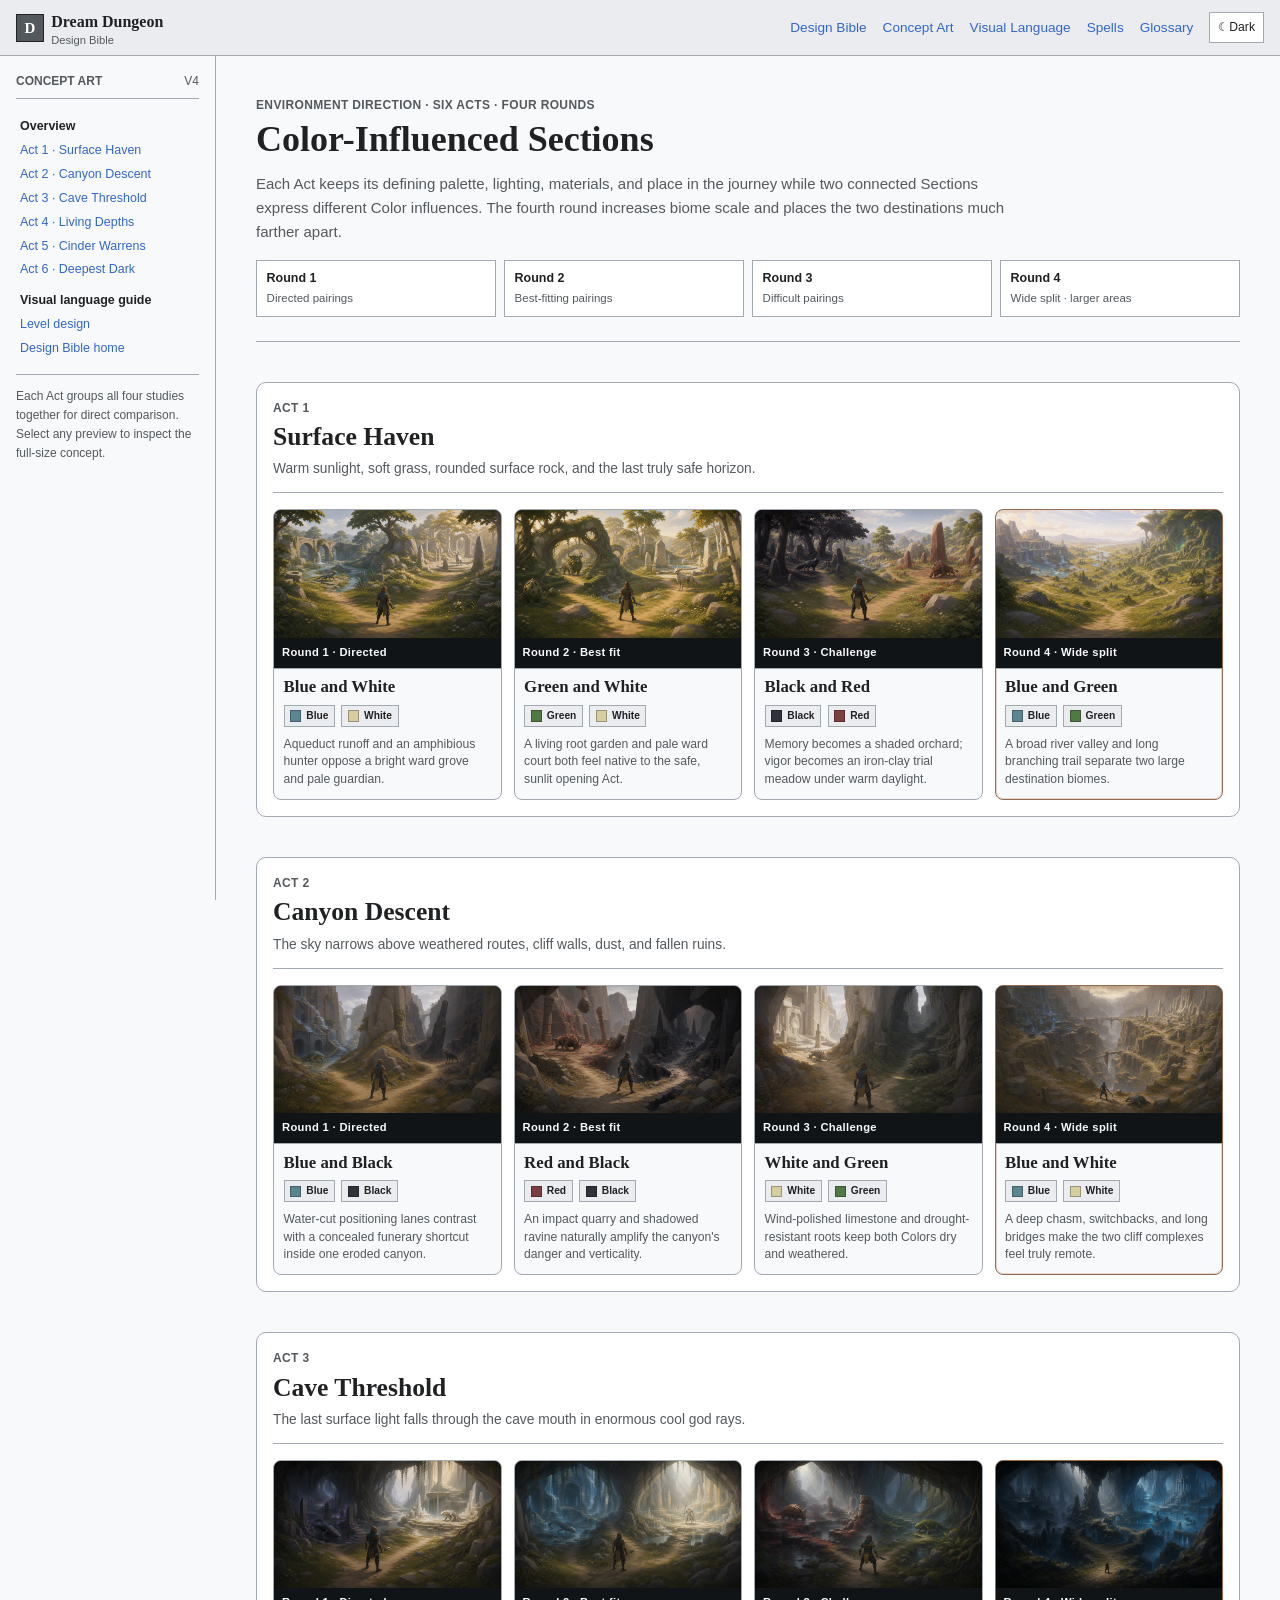
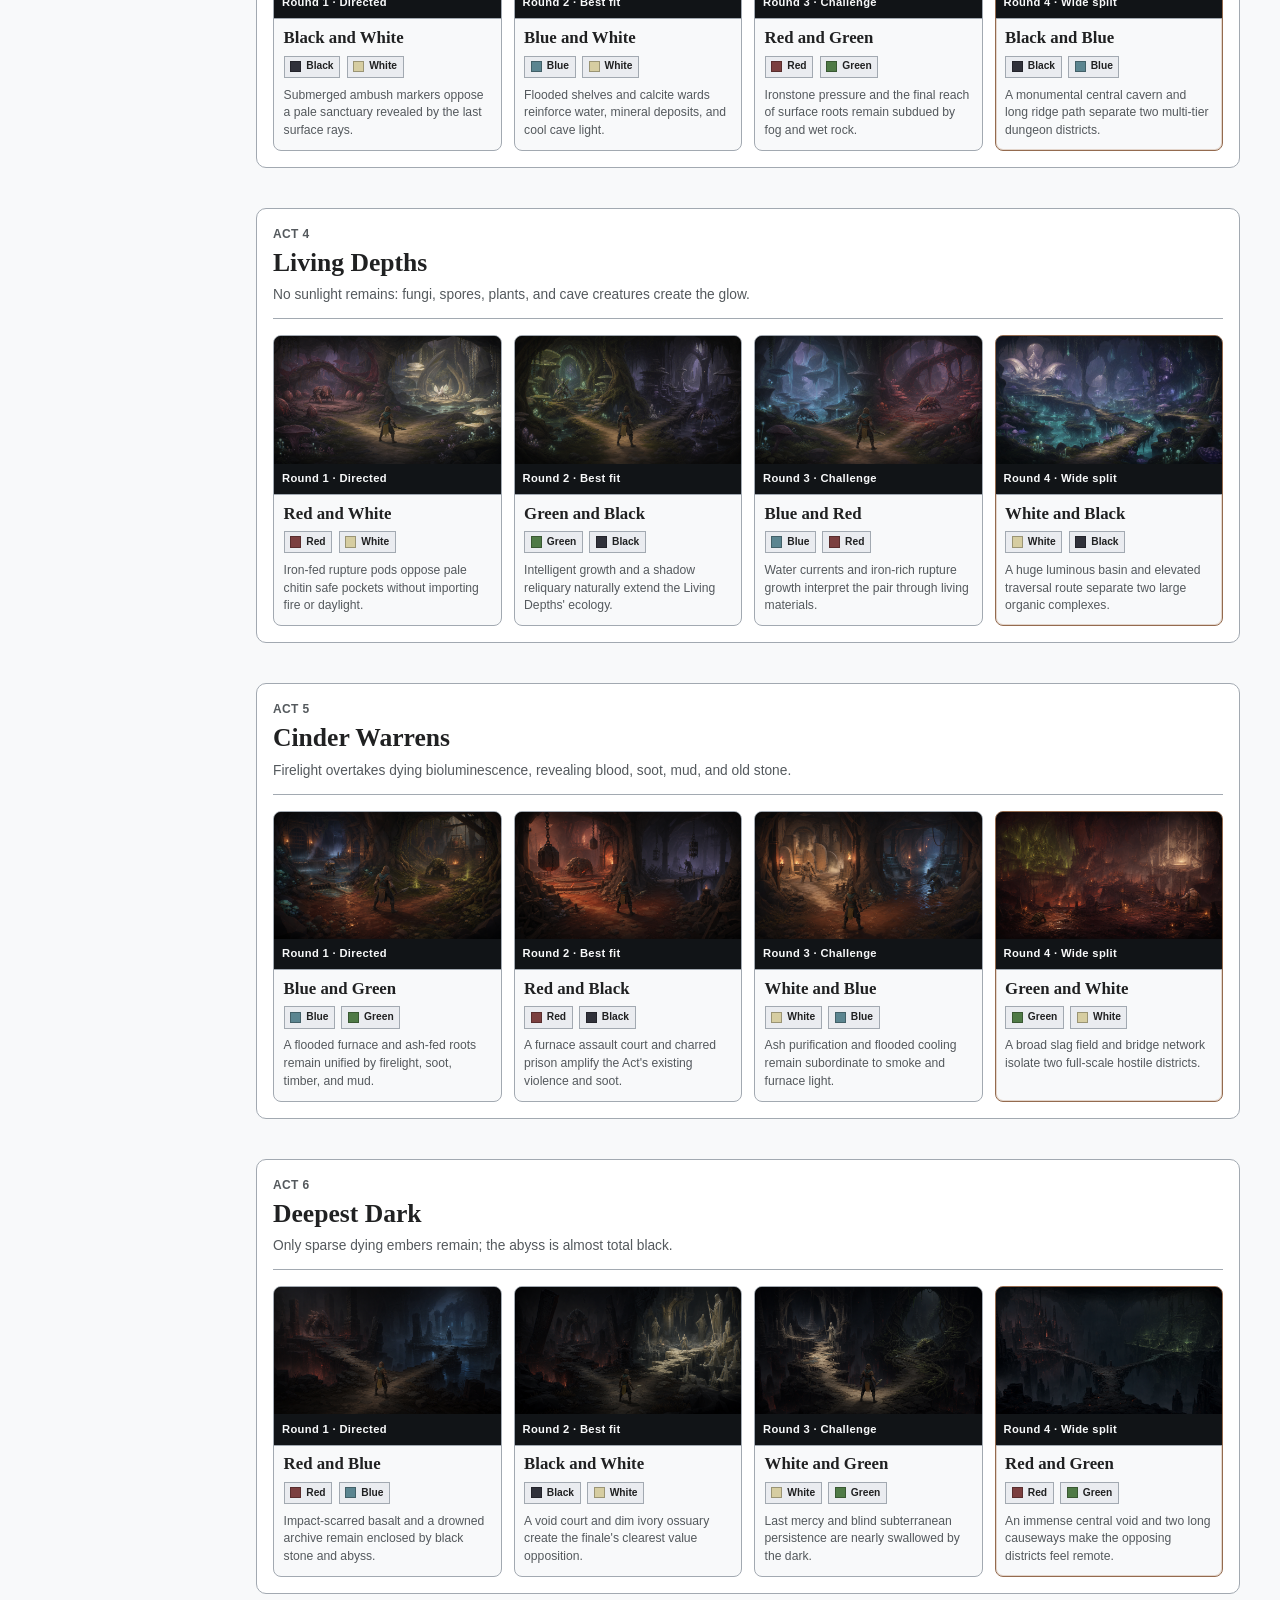
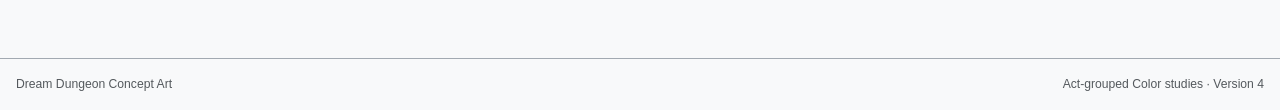
==== commit 0971cdcf: "Group concept art by act and add wide split round" ====
--- a/concept-art.html
+++ b/concept-art.html
@@ -4,7 +4,7 @@
     <meta charset="utf-8" />
     <meta name="viewport" content="width=device-width, initial-scale=1" />
     <meta name="theme-color" content="#202122" />
-    <meta name="description" content="Dream Dungeon concept art exploring three rounds of Color-influenced Sections across all six Acts." />
+    <meta name="description" content="Dream Dungeon concept art grouped by Act, with four rounds of Color-influenced dungeon Sections." />
     <title>Dream Dungeon &mdash; Concept Art</title>
     <link rel="stylesheet" href="styles.css" />
   </head>
@@ -28,211 +28,115 @@
 
     <main class="shell">
       <aside id="sidebar" class="sidebar" aria-label="Concept art navigation">
-        <div class="sidebar-heading"><span>Concept art</span><span class="version">v3</span></div>
+        <div class="sidebar-heading"><span>Concept art</span><span class="version">v4</span></div>
         <nav class="chapter-nav">
           <a class="part-link" href="#overview">Overview</a>
-          <a href="#directed-round">Round 1 &middot; Directed pairings</a>
-          <a href="#best-fit-round">Round 2 &middot; Best fit</a>
-          <a href="#challenge-round">Round 3 &middot; Design challenge</a>
+          <a href="#act-1">Act 1 &middot; Surface Haven</a>
+          <a href="#act-2">Act 2 &middot; Canyon Descent</a>
+          <a href="#act-3">Act 3 &middot; Cave Threshold</a>
+          <a href="#act-4">Act 4 &middot; Living Depths</a>
+          <a href="#act-5">Act 5 &middot; Cinder Warrens</a>
+          <a href="#act-6">Act 6 &middot; Deepest Dark</a>
           <a class="part-link" href="Dungeon_Visual_Language_Guide.html">Visual language guide</a>
           <a href="index.html#world-systems">Level design</a>
           <a href="index.html">Design Bible home</a>
         </nav>
-        <p class="sidebar-note">Each image presents two connected Sections. Color influence changes architecture, ecology, enemies, and mechanics without replacing the larger Act identity. Select any image for a full-screen view.</p>
+        <p class="sidebar-note">Each Act groups all four studies together for direct comparison. Select any preview to inspect the full-size concept.</p>
       </aside>
 
       <div id="content" class="content concept-page">
         <section id="overview" class="spell-page-hero">
-          <p class="eyebrow">Environment direction &middot; Three complete rounds</p>
-          <h1>Concept Art</h1>
-          <p>Every Act keeps its defining palette, lighting, materials, and depth in the journey while two connected Sections express different Color influences. These three rounds test directed, naturally compatible, and deliberately difficult pairings.</p>
+          <p class="eyebrow">Environment direction &middot; Six Acts &middot; Four rounds</p>
+          <h1>Color-Influenced Sections</h1>
+          <p>Each Act keeps its defining palette, lighting, materials, and place in the journey while two connected Sections express different Color influences. The fourth round increases biome scale and places the two destinations much farther apart.</p>
+          <div class="concept-round-key" aria-label="Concept art round key">
+            <div><strong>Round 1</strong><span>Directed pairings</span></div>
+            <div><strong>Round 2</strong><span>Best-fitting pairings</span></div>
+            <div><strong>Round 3</strong><span>Difficult pairings</span></div>
+            <div><strong>Round 4</strong><span>Wide split &middot; larger areas</span></div>
+          </div>
         </section>
 
-        <section id="directed-round" class="concept-round" aria-labelledby="directed-title">
-          <div class="concept-round-heading">
-            <p class="eyebrow">Round 1 &middot; Directed pairings</p>
-            <h2 id="directed-title">The original Color study</h2>
-            <p>The requested combinations establish how two distinct Color identities can coexist within one coherent Act and Dungeon stretch.</p>
-          </div>
-          <div class="concept-gallery">
-            <article id="directed-act-1" class="concept-card">
-              <figure>
-                <a class="concept-image-link" href="environment/color-influenced-acts-v1/act-1-blue-white.png" aria-label="Open the full-size Act 1 Blue and White concept art">
-                  <img src="environment/color-influenced-acts-v1/act-1-blue-white.png" alt="Act 1 Surface Haven route splitting toward a Blue-influenced water garden and a White-influenced ward grove." />
-                </a>
-                <figcaption><p class="eyebrow">Act 1 &middot; Surface Haven</p><div class="concept-heading"><h3>Blue and White</h3><div class="concept-colors" aria-label="Color influences"><span class="concept-color color-blue">Blue</span><span class="concept-color color-white">White</span></div></div><p>Blue shapes a water garden of aqueducts and an amphibious hunter. White shapes a bright ward grove with protective stones and a pale guardian. Warm sunlight, grass, and rounded surface rock preserve Act 1.</p></figcaption>
-              </figure>
+        <section id="act-1" class="act-concept" aria-labelledby="act-1-title">
+          <header class="act-concept-heading"><p class="eyebrow">Act 1</p><h2 id="act-1-title">Surface Haven</h2><p>Warm sunlight, soft grass, rounded surface rock, and the last truly safe horizon.</p></header>
+          <div class="act-concept-grid">
+            <article class="concept-preview">
+              <button class="concept-image-trigger" type="button" data-full-image="environment/color-influenced-acts-v1/act-1-blue-white.png" data-caption="Act 1 — Blue and White — Round 1: Directed pairing" aria-label="Open full-size Act 1 Blue and White concept"><img src="environment/color-influenced-acts-v1/act-1-blue-white.png" alt="Act 1 split between a Blue water garden and White ward grove."><span>Round 1 &middot; Directed</span></button>
+              <div class="concept-preview-copy"><div class="concept-preview-title"><h3>Blue and White</h3><div class="concept-colors"><span class="concept-color color-blue">Blue</span><span class="concept-color color-white">White</span></div></div><p>Aqueduct runoff and an amphibious hunter oppose a bright ward grove and pale guardian.</p></div>
             </article>
-            <article id="directed-act-2" class="concept-card">
-              <figure>
-                <a class="concept-image-link" href="environment/color-influenced-acts-v1/act-2-blue-black.png" aria-label="Open the full-size Act 2 Blue and Black concept art">
-                  <img loading="lazy" src="environment/color-influenced-acts-v1/act-2-blue-black.png" alt="Act 2 Canyon Descent route splitting toward Blue-influenced runoff ruins and a Black-influenced funerary ravine." />
-                </a>
-                <figcaption><p class="eyebrow">Act 2 &middot; Canyon Descent</p><div class="concept-heading"><h3>Blue and Black</h3><div class="concept-colors" aria-label="Color influences"><span class="concept-color color-blue">Blue</span><span class="concept-color color-black">Black</span></div></div><p>Blue occupies water-cut ruins where runoff alters positioning. Black occupies a dry funerary ravine of broken obelisks and concealed patrols. Eroded canyon stone, dust, lichen, and daylight connect both Sections.</p></figcaption>
-              </figure>
+            <article class="concept-preview">
+              <button class="concept-image-trigger" type="button" data-full-image="environment/color-influenced-acts-best-fit-v2/act-1-green-white.png" data-caption="Act 1 — Green and White — Round 2: Best fit" aria-label="Open full-size Act 1 Green and White concept"><img loading="lazy" src="environment/color-influenced-acts-best-fit-v2/act-1-green-white.png" alt="Act 1 split between a Green living garden and White ward court."><span>Round 2 &middot; Best fit</span></button>
+              <div class="concept-preview-copy"><div class="concept-preview-title"><h3>Green and White</h3><div class="concept-colors"><span class="concept-color color-green">Green</span><span class="concept-color color-white">White</span></div></div><p>A living root garden and pale ward court both feel native to the safe, sunlit opening Act.</p></div>
             </article>
-            <article id="directed-act-3" class="concept-card">
-              <figure>
-                <a class="concept-image-link" href="environment/color-influenced-acts-v1/act-3-black-white.png" aria-label="Open the full-size Act 3 Black and White concept art">
-                  <img loading="lazy" src="environment/color-influenced-acts-v1/act-3-black-white.png" alt="Act 3 Cave Threshold route splitting toward a Black-influenced shadow descent and a White-influenced mineral sanctuary." />
-                </a>
-                <figcaption><p class="eyebrow">Act 3 &middot; Cave Threshold</p><div class="concept-heading"><h3>Black and White</h3><div class="concept-colors" aria-label="Color influences"><span class="concept-color color-black">Black</span><span class="concept-color color-white">White</span></div></div><p>Black descends into submerged markers, shadow pools, and ambush lanes. White gathers around a pale mineral sanctuary where god rays reveal safe ground. One watercourse, roots, fog, and the last surface light flow through both.</p></figcaption>
-              </figure>
+            <article class="concept-preview">
+              <button class="concept-image-trigger" type="button" data-full-image="environment/color-influenced-acts-challenge-v3/act-1-black-red.png" data-caption="Act 1 — Black and Red — Round 3: Design challenge" aria-label="Open full-size Act 1 Black and Red concept"><img loading="lazy" src="environment/color-influenced-acts-challenge-v3/act-1-black-red.png" alt="Act 1 split between a Black memorial orchard and Red trial meadow."><span>Round 3 &middot; Challenge</span></button>
+              <div class="concept-preview-copy"><div class="concept-preview-title"><h3>Black and Red</h3><div class="concept-colors"><span class="concept-color color-black">Black</span><span class="concept-color color-red">Red</span></div></div><p>Memory becomes a shaded orchard; vigor becomes an iron-clay trial meadow under warm daylight.</p></div>
             </article>
-            <article id="directed-act-4" class="concept-card">
-              <figure>
-                <a class="concept-image-link" href="environment/color-influenced-acts-v1/act-4-red-white.png" aria-label="Open the full-size Act 4 Red and White concept art">
-                  <img loading="lazy" src="environment/color-influenced-acts-v1/act-4-red-white.png" alt="Act 4 Living Depths route splitting toward a Red-influenced rupture basin and a White-influenced chitin sanctuary." />
-                </a>
-                <figcaption><p class="eyebrow">Act 4 &middot; Living Depths</p><div class="concept-heading"><h3>Red and White</h3><div class="concept-colors" aria-label="Color influences"><span class="concept-color color-red">Red</span><span class="concept-color color-white">White</span></div></div><p>Red becomes iron-rich fungi, rupture pods, and an aggressive beetle guardian without introducing fire. White becomes pale chitin arches and shell-like safe pockets. Wet rock, teal water, plum shadow, and bioluminescence preserve Act 4.</p></figcaption>
-              </figure>
-            </article>
-            <article id="directed-act-5" class="concept-card">
-              <figure>
-                <a class="concept-image-link" href="environment/color-influenced-acts-v1/act-5-blue-green.png" aria-label="Open the full-size Act 5 Blue and Green concept art">
-                  <img loading="lazy" src="environment/color-influenced-acts-v1/act-5-blue-green.png" alt="Act 5 Cinder Warrens route splitting toward a Blue-influenced flooded furnace and a Green-influenced overgrown forge." />
-                </a>
-                <figcaption><p class="eyebrow">Act 5 &middot; Cinder Warrens</p><div class="concept-heading"><h3>Blue and Green</h3><div class="concept-colors" aria-label="Color influences"><span class="concept-color color-blue">Blue</span><span class="concept-color color-green">Green</span></div></div><p>Blue floods an old furnace gallery with cold runoff and steam-obscured sightlines. Green invades a forge with ash-fed roots, poison vents, and a root-armored burrower. Firelight, soot, timber, and red-brown mud unify Act 5.</p></figcaption>
-              </figure>
-            </article>
-            <article id="directed-act-6" class="concept-card">
-              <figure>
-                <a class="concept-image-link" href="environment/color-influenced-acts-v1/act-6-red-blue.png" aria-label="Open the full-size Act 6 Red and Blue concept art">
-                  <img loading="lazy" src="environment/color-influenced-acts-v1/act-6-red-blue.png" alt="Act 6 Deepest Dark route splitting toward a Red-influenced basalt war dais and a Blue-influenced drowned archive." />
-                </a>
-                <figcaption><p class="eyebrow">Act 6 &middot; Deepest Dark</p><div class="concept-heading"><h3>Red and Blue</h3><div class="concept-colors" aria-label="Color influences"><span class="concept-color color-red">Red</span><span class="concept-color color-blue">Blue</span></div></div><p>Red marks a fractured basalt war dais with impact cracks and a rage beast. Blue marks a drowned archive where ripples reveal movement along narrow causeways. Black stone, broken architecture, sparse embers, and the abyss hold both inside Act 6.</p></figcaption>
-              </figure>
+            <article class="concept-preview concept-preview-new">
+              <button class="concept-image-trigger" type="button" data-full-image="environment/color-influenced-acts-wide-split-v4/act-1-blue-green.png" data-caption="Act 1 — Blue and Green — Round 4: Wide split" aria-label="Open full-size Act 1 Blue and Green wide-split concept"><img loading="lazy" src="environment/color-influenced-acts-wide-split-v4/act-1-blue-green.png" alt="Act 1 wide valley separating a distant Blue aqueduct district from a Green living grove."><span>Round 4 &middot; Wide split</span></button>
+              <div class="concept-preview-copy"><div class="concept-preview-title"><h3>Blue and Green</h3><div class="concept-colors"><span class="concept-color color-blue">Blue</span><span class="concept-color color-green">Green</span></div></div><p>A broad river valley and long branching trail separate two large destination biomes.</p></div>
             </article>
           </div>
         </section>
 
-        <section id="best-fit-round" class="concept-round" aria-labelledby="best-fit-title">
-          <div class="concept-round-heading">
-            <p class="eyebrow">Round 2 &middot; Best fit</p>
-            <h2 id="best-fit-title">Pairings that reinforce each Act</h2>
-            <p>These combinations were selected because both Colors naturally strengthen the Act's materials, light, ecology, or narrative role.</p>
-          </div>
-          <div class="concept-gallery">
-            <article id="best-act-1" class="concept-card">
-              <figure>
-                <a class="concept-image-link" href="environment/color-influenced-acts-best-fit-v2/act-1-green-white.png" aria-label="Open the full-size Act 1 Green and White concept art">
-                  <img loading="lazy" src="environment/color-influenced-acts-best-fit-v2/act-1-green-white.png" alt="Act 1 Surface Haven split between a Green living root garden and a White ward court." />
-                </a>
-                <figcaption><p class="eyebrow">Act 1 &middot; Surface Haven</p><div class="concept-heading"><h3>Green and White</h3><div class="concept-colors" aria-label="Color influences"><span class="concept-color color-green">Green</span><span class="concept-color color-white">White</span></div></div><p>Green grows a living root garden around a grazing beast; White raises a pale ward court around a watchful guardian. Sunlit grass and welcoming surface stone make both influences feel native to Act 1.</p></figcaption>
-              </figure>
-            </article>
-            <article id="best-act-2" class="concept-card">
-              <figure>
-                <a class="concept-image-link" href="environment/color-influenced-acts-best-fit-v2/act-2-red-black.png" aria-label="Open the full-size Act 2 Red and Black concept art">
-                  <img loading="lazy" src="environment/color-influenced-acts-best-fit-v2/act-2-red-black.png" alt="Act 2 Canyon Descent split between a Red impact quarry and a Black funerary ravine." />
-                </a>
-                <figcaption><p class="eyebrow">Act 2 &middot; Canyon Descent</p><div class="concept-heading"><h3>Red and Black</h3><div class="concept-colors" aria-label="Color influences"><span class="concept-color color-red">Red</span><span class="concept-color color-black">Black</span></div></div><p>Red turns the canyon into an impact quarry patrolled by a charging ram; Black deepens it into a funerary ravine stalked from cover. Sheer erosion, dust, and dangerous vertical routes serve both Colors naturally.</p></figcaption>
-              </figure>
-            </article>
-            <article id="best-act-3" class="concept-card">
-              <figure>
-                <a class="concept-image-link" href="environment/color-influenced-acts-best-fit-v2/act-3-blue-white.png" aria-label="Open the full-size Act 3 Blue and White concept art">
-                  <img loading="lazy" src="environment/color-influenced-acts-best-fit-v2/act-3-blue-white.png" alt="Act 3 Cave Threshold split between a Blue flooded archive and a White calcite sanctuary." />
-                </a>
-                <figcaption><p class="eyebrow">Act 3 &middot; Cave Threshold</p><div class="concept-heading"><h3>Blue and White</h3><div class="concept-colors" aria-label="Color influences"><span class="concept-color color-blue">Blue</span><span class="concept-color color-white">White</span></div></div><p>Blue forms a flooded archive for an eel-like hunter; White crystallizes a calcite sanctuary guarded by a pale sentinel. Water, mineral deposits, and the last cool god rays bind them to the cave threshold.</p></figcaption>
-              </figure>
-            </article>
-            <article id="best-act-4" class="concept-card">
-              <figure>
-                <a class="concept-image-link" href="environment/color-influenced-acts-best-fit-v2/act-4-green-black.png" aria-label="Open the full-size Act 4 Green and Black concept art">
-                  <img loading="lazy" src="environment/color-influenced-acts-best-fit-v2/act-4-green-black.png" alt="Act 4 Living Depths split between a Green fungal garden and a Black chitin reliquary." />
-                </a>
-                <figcaption><p class="eyebrow">Act 4 &middot; Living Depths</p><div class="concept-heading"><h3>Green and Black</h3><div class="concept-colors" aria-label="Color influences"><span class="concept-color color-green">Green</span><span class="concept-color color-black">Black</span></div></div><p>Green cultivates intelligent fungal growth around a mantis-like defender; Black hollows a chitin reliquary for a patient crawler. Teal water, plum shadow, wet stone, and living light make the transition seamless.</p></figcaption>
-              </figure>
-            </article>
-            <article id="best-act-5" class="concept-card">
-              <figure>
-                <a class="concept-image-link" href="environment/color-influenced-acts-best-fit-v2/act-5-red-black.png" aria-label="Open the full-size Act 5 Red and Black concept art">
-                  <img loading="lazy" src="environment/color-influenced-acts-best-fit-v2/act-5-red-black.png" alt="Act 5 Cinder Warrens split between a Red furnace assault court and a Black charred prison." />
-                </a>
-                <figcaption><p class="eyebrow">Act 5 &middot; Cinder Warrens</p><div class="concept-heading"><h3>Red and Black</h3><div class="concept-colors" aria-label="Color influences"><span class="concept-color color-red">Red</span><span class="concept-color color-black">Black</span></div></div><p>Red drives a furnace assault court around a brutal ram; Black encloses a charred prison watched by a soot-dark jailer. Firelight, smoke, mud, and scorched structures already speak both Color languages.</p></figcaption>
-              </figure>
-            </article>
-            <article id="best-act-6" class="concept-card">
-              <figure>
-                <a class="concept-image-link" href="environment/color-influenced-acts-best-fit-v2/act-6-black-white.png" aria-label="Open the full-size Act 6 Black and White concept art">
-                  <img loading="lazy" src="environment/color-influenced-acts-best-fit-v2/act-6-black-white.png" alt="Act 6 Deepest Dark split between a Black void court and a White ossuary." />
-                </a>
-                <figcaption><p class="eyebrow">Act 6 &middot; Deepest Dark</p><div class="concept-heading"><h3>Black and White</h3><div class="concept-colors" aria-label="Color influences"><span class="concept-color color-black">Black</span><span class="concept-color color-white">White</span></div></div><p>Black becomes a void court guarded by living shadow; White becomes a dim ivory ossuary and its bone sentinel. The abyss and dying embers turn their opposition into the clearest possible Act 6 finale.</p></figcaption>
-              </figure>
-            </article>
+        <section id="act-2" class="act-concept" aria-labelledby="act-2-title">
+          <header class="act-concept-heading"><p class="eyebrow">Act 2</p><h2 id="act-2-title">Canyon Descent</h2><p>The sky narrows above weathered routes, cliff walls, dust, and fallen ruins.</p></header>
+          <div class="act-concept-grid">
+            <article class="concept-preview"><button class="concept-image-trigger" type="button" data-full-image="environment/color-influenced-acts-v1/act-2-blue-black.png" data-caption="Act 2 — Blue and Black — Round 1: Directed pairing" aria-label="Open full-size Act 2 Blue and Black concept"><img loading="lazy" src="environment/color-influenced-acts-v1/act-2-blue-black.png" alt="Act 2 split between Blue runoff ruins and a Black funerary ravine."><span>Round 1 &middot; Directed</span></button><div class="concept-preview-copy"><div class="concept-preview-title"><h3>Blue and Black</h3><div class="concept-colors"><span class="concept-color color-blue">Blue</span><span class="concept-color color-black">Black</span></div></div><p>Water-cut positioning lanes contrast with a concealed funerary shortcut inside one eroded canyon.</p></div></article>
+            <article class="concept-preview"><button class="concept-image-trigger" type="button" data-full-image="environment/color-influenced-acts-best-fit-v2/act-2-red-black.png" data-caption="Act 2 — Red and Black — Round 2: Best fit" aria-label="Open full-size Act 2 Red and Black concept"><img loading="lazy" src="environment/color-influenced-acts-best-fit-v2/act-2-red-black.png" alt="Act 2 split between a Red impact quarry and Black funerary ravine."><span>Round 2 &middot; Best fit</span></button><div class="concept-preview-copy"><div class="concept-preview-title"><h3>Red and Black</h3><div class="concept-colors"><span class="concept-color color-red">Red</span><span class="concept-color color-black">Black</span></div></div><p>An impact quarry and shadowed ravine naturally amplify the canyon's danger and verticality.</p></div></article>
+            <article class="concept-preview"><button class="concept-image-trigger" type="button" data-full-image="environment/color-influenced-acts-challenge-v3/act-2-white-green.png" data-caption="Act 2 — White and Green — Round 3: Design challenge" aria-label="Open full-size Act 2 White and Green concept"><img loading="lazy" src="environment/color-influenced-acts-challenge-v3/act-2-white-green.png" alt="Act 2 split between a White limestone chapel and Green lichen fault."><span>Round 3 &middot; Challenge</span></button><div class="concept-preview-copy"><div class="concept-preview-title"><h3>White and Green</h3><div class="concept-colors"><span class="concept-color color-white">White</span><span class="concept-color color-green">Green</span></div></div><p>Wind-polished limestone and drought-resistant roots keep both Colors dry and weathered.</p></div></article>
+            <article class="concept-preview concept-preview-new"><button class="concept-image-trigger" type="button" data-full-image="environment/color-influenced-acts-wide-split-v4/act-2-blue-white.png" data-caption="Act 2 — Blue and White — Round 4: Wide split" aria-label="Open full-size Act 2 Blue and White wide-split concept"><img loading="lazy" src="environment/color-influenced-acts-wide-split-v4/act-2-blue-white.png" alt="Act 2 vast chasm separating a Blue runoff fortress and White limestone sanctuary."><span>Round 4 &middot; Wide split</span></button><div class="concept-preview-copy"><div class="concept-preview-title"><h3>Blue and White</h3><div class="concept-colors"><span class="concept-color color-blue">Blue</span><span class="concept-color color-white">White</span></div></div><p>A deep chasm, switchbacks, and long bridges make the two cliff complexes feel truly remote.</p></div></article>
           </div>
         </section>
 
-        <section id="challenge-round" class="concept-round" aria-labelledby="challenge-title">
-          <div class="concept-round-heading">
-            <p class="eyebrow">Round 3 &middot; Design challenge</p>
-            <h2 id="challenge-title">Difficult pairings, made coherent</h2>
-            <p>These combinations intentionally resist their Acts. Each reinterprets the Colors through local materials and mechanics so the Act remains dominant.</p>
+        <section id="act-3" class="act-concept" aria-labelledby="act-3-title">
+          <header class="act-concept-heading"><p class="eyebrow">Act 3</p><h2 id="act-3-title">Cave Threshold</h2><p>The last surface light falls through the cave mouth in enormous cool god rays.</p></header>
+          <div class="act-concept-grid">
+            <article class="concept-preview"><button class="concept-image-trigger" type="button" data-full-image="environment/color-influenced-acts-v1/act-3-black-white.png" data-caption="Act 3 — Black and White — Round 1: Directed pairing" aria-label="Open full-size Act 3 Black and White concept"><img loading="lazy" src="environment/color-influenced-acts-v1/act-3-black-white.png" alt="Act 3 split between a Black shadow descent and White mineral sanctuary."><span>Round 1 &middot; Directed</span></button><div class="concept-preview-copy"><div class="concept-preview-title"><h3>Black and White</h3><div class="concept-colors"><span class="concept-color color-black">Black</span><span class="concept-color color-white">White</span></div></div><p>Submerged ambush markers oppose a pale sanctuary revealed by the last surface rays.</p></div></article>
+            <article class="concept-preview"><button class="concept-image-trigger" type="button" data-full-image="environment/color-influenced-acts-best-fit-v2/act-3-blue-white.png" data-caption="Act 3 — Blue and White — Round 2: Best fit" aria-label="Open full-size Act 3 Blue and White concept"><img loading="lazy" src="environment/color-influenced-acts-best-fit-v2/act-3-blue-white.png" alt="Act 3 split between a Blue flooded archive and White calcite sanctuary."><span>Round 2 &middot; Best fit</span></button><div class="concept-preview-copy"><div class="concept-preview-title"><h3>Blue and White</h3><div class="concept-colors"><span class="concept-color color-blue">Blue</span><span class="concept-color color-white">White</span></div></div><p>Flooded shelves and calcite wards reinforce water, mineral deposits, and cool cave light.</p></div></article>
+            <article class="concept-preview"><button class="concept-image-trigger" type="button" data-full-image="environment/color-influenced-acts-challenge-v3/act-3-red-green.png" data-caption="Act 3 — Red and Green — Round 3: Design challenge" aria-label="Open full-size Act 3 Red and Green concept"><img loading="lazy" src="environment/color-influenced-acts-challenge-v3/act-3-red-green.png" alt="Act 3 split between Red ironstone pressure and Green root grotto."><span>Round 3 &middot; Challenge</span></button><div class="concept-preview-copy"><div class="concept-preview-title"><h3>Red and Green</h3><div class="concept-colors"><span class="concept-color color-red">Red</span><span class="concept-color color-green">Green</span></div></div><p>Ironstone pressure and the final reach of surface roots remain subdued by fog and wet rock.</p></div></article>
+            <article class="concept-preview concept-preview-new"><button class="concept-image-trigger" type="button" data-full-image="environment/color-influenced-acts-wide-split-v4/act-3-black-blue.png" data-caption="Act 3 — Black and Blue — Round 4: Wide split" aria-label="Open full-size Act 3 Black and Blue wide-split concept"><img loading="lazy" src="environment/color-influenced-acts-wide-split-v4/act-3-black-blue.png" alt="Act 3 monumental cavern separating Black stepped ruins and a Blue flooded archive."><span>Round 4 &middot; Wide split</span></button><div class="concept-preview-copy"><div class="concept-preview-title"><h3>Black and Blue</h3><div class="concept-colors"><span class="concept-color color-black">Black</span><span class="concept-color color-blue">Blue</span></div></div><p>A monumental central cavern and long ridge path separate two multi-tier dungeon districts.</p></div></article>
           </div>
-          <div class="concept-gallery">
-            <article id="challenge-act-1" class="concept-card">
-              <figure>
-                <a class="concept-image-link" href="environment/color-influenced-acts-challenge-v3/act-1-black-red.png" aria-label="Open the full-size Act 1 Black and Red concept art">
-                  <img loading="lazy" src="environment/color-influenced-acts-challenge-v3/act-1-black-red.png" alt="Act 1 Surface Haven split between a Black memorial orchard and a Red iron-clay trial meadow." />
-                </a>
-                <figcaption><p class="eyebrow">Act 1 &middot; Surface Haven</p><div class="concept-heading"><h3>Black and Red</h3><div class="concept-colors" aria-label="Color influences"><span class="concept-color color-black">Black</span><span class="concept-color color-red">Red</span></div></div><p>Black is reframed as memory in a shaded memorial orchard; Red becomes vigor in an iron-clay trial meadow. Abundant grass, rounded rock, and warm daylight keep this severe pairing inside Act 1.</p></figcaption>
-              </figure>
-            </article>
-            <article id="challenge-act-2" class="concept-card">
-              <figure>
-                <a class="concept-image-link" href="environment/color-influenced-acts-challenge-v3/act-2-white-green.png" aria-label="Open the full-size Act 2 White and Green concept art">
-                  <img loading="lazy" src="environment/color-influenced-acts-challenge-v3/act-2-white-green.png" alt="Act 2 Canyon Descent split between a White limestone chapel and a Green lichen fault." />
-                </a>
-                <figcaption><p class="eyebrow">Act 2 &middot; Canyon Descent</p><div class="concept-heading"><h3>White and Green</h3><div class="concept-colors" aria-label="Color influences"><span class="concept-color color-white">White</span><span class="concept-color color-green">Green</span></div></div><p>White becomes a wind-polished limestone chapel; Green survives as drought-resistant lichen and roots inside a fault. Canyon dust, hard sunlight, and erosion prevent either influence from becoming lush or pristine.</p></figcaption>
-              </figure>
-            </article>
-            <article id="challenge-act-3" class="concept-card">
-              <figure>
-                <a class="concept-image-link" href="environment/color-influenced-acts-challenge-v3/act-3-red-green.png" aria-label="Open the full-size Act 3 Red and Green concept art">
-                  <img loading="lazy" src="environment/color-influenced-acts-challenge-v3/act-3-red-green.png" alt="Act 3 Cave Threshold split between a Red ironstone pressure chamber and a Green root grotto." />
-                </a>
-                <figcaption><p class="eyebrow">Act 3 &middot; Cave Threshold</p><div class="concept-heading"><h3>Red and Green</h3><div class="concept-colors" aria-label="Color influences"><span class="concept-color color-red">Red</span><span class="concept-color color-green">Green</span></div></div><p>Red is ironstone pressure and a territorial ram; Green is the last reach of surface roots and a moss-backed salamander. Cool god rays, wet rock, and deepening fog keep this warm, living pair at Act 3's threshold.</p></figcaption>
-              </figure>
-            </article>
-            <article id="challenge-act-4" class="concept-card">
-              <figure>
-                <a class="concept-image-link" href="environment/color-influenced-acts-challenge-v3/act-4-blue-red.png" aria-label="Open the full-size Act 4 Blue and Red concept art">
-                  <img loading="lazy" src="environment/color-influenced-acts-challenge-v3/act-4-blue-red.png" alt="Act 4 Living Depths split between a Blue fungal lagoon and a Red iron-fed rupture garden." />
-                </a>
-                <figcaption><p class="eyebrow">Act 4 &middot; Living Depths</p><div class="concept-heading"><h3>Blue and Red</h3><div class="concept-colors" aria-label="Color influences"><span class="concept-color color-blue">Blue</span><span class="concept-color color-red">Red</span></div></div><p>Blue channels a current-carved fungal lagoon; Red feeds an iron-rich rupture garden without using fire. Plum shadow, teal water, chitin, and bioluminescent spores keep both Sections organically Act 4.</p></figcaption>
-              </figure>
-            </article>
-            <article id="challenge-act-5" class="concept-card">
-              <figure>
-                <a class="concept-image-link" href="environment/color-influenced-acts-challenge-v3/act-5-white-blue.png" aria-label="Open the full-size Act 5 White and Blue concept art">
-                  <img loading="lazy" src="environment/color-influenced-acts-challenge-v3/act-5-white-blue.png" alt="Act 5 Cinder Warrens split between a White ash-purification kiln and a Blue cooling gallery." />
-                </a>
-                <figcaption><p class="eyebrow">Act 5 &middot; Cinder Warrens</p><div class="concept-heading"><h3>White and Blue</h3><div class="concept-colors" aria-label="Color influences"><span class="concept-color color-white">White</span><span class="concept-color color-blue">Blue</span></div></div><p>White is ash purification inside a pale kiln; Blue is a flooded cooling gallery and its slate hunter. Soot, firelight, timber, and red-brown mud remain stronger than the cooler Colors, preserving Act 5.</p></figcaption>
-              </figure>
-            </article>
-            <article id="challenge-act-6" class="concept-card">
-              <figure>
-                <a class="concept-image-link" href="environment/color-influenced-acts-challenge-v3/act-6-white-green.png" aria-label="Open the full-size Act 6 White and Green concept art">
-                  <img loading="lazy" src="environment/color-influenced-acts-challenge-v3/act-6-white-green.png" alt="Act 6 Deepest Dark split between a White ossuary and a Green root crypt." />
-                </a>
-                <figcaption><p class="eyebrow">Act 6 &middot; Deepest Dark</p><div class="concept-heading"><h3>White and Green</h3><div class="concept-colors" aria-label="Color influences"><span class="concept-color color-white">White</span><span class="concept-color color-green">Green</span></div></div><p>White becomes the last trace of mercy in a bone ossuary; Green becomes blind subterranean persistence in a root crypt. Near-black emptiness and dying light overwhelm both, making the difficult pairing credible in Act 6.</p></figcaption>
-              </figure>
-            </article>
+        </section>
+
+        <section id="act-4" class="act-concept" aria-labelledby="act-4-title">
+          <header class="act-concept-heading"><p class="eyebrow">Act 4</p><h2 id="act-4-title">Living Depths</h2><p>No sunlight remains: fungi, spores, plants, and cave creatures create the glow.</p></header>
+          <div class="act-concept-grid">
+            <article class="concept-preview"><button class="concept-image-trigger" type="button" data-full-image="environment/color-influenced-acts-v1/act-4-red-white.png" data-caption="Act 4 — Red and White — Round 1: Directed pairing" aria-label="Open full-size Act 4 Red and White concept"><img loading="lazy" src="environment/color-influenced-acts-v1/act-4-red-white.png" alt="Act 4 split between a Red rupture basin and White chitin sanctuary."><span>Round 1 &middot; Directed</span></button><div class="concept-preview-copy"><div class="concept-preview-title"><h3>Red and White</h3><div class="concept-colors"><span class="concept-color color-red">Red</span><span class="concept-color color-white">White</span></div></div><p>Iron-fed rupture pods oppose pale chitin safe pockets without importing fire or daylight.</p></div></article>
+            <article class="concept-preview"><button class="concept-image-trigger" type="button" data-full-image="environment/color-influenced-acts-best-fit-v2/act-4-green-black.png" data-caption="Act 4 — Green and Black — Round 2: Best fit" aria-label="Open full-size Act 4 Green and Black concept"><img loading="lazy" src="environment/color-influenced-acts-best-fit-v2/act-4-green-black.png" alt="Act 4 split between a Green fungal garden and Black chitin reliquary."><span>Round 2 &middot; Best fit</span></button><div class="concept-preview-copy"><div class="concept-preview-title"><h3>Green and Black</h3><div class="concept-colors"><span class="concept-color color-green">Green</span><span class="concept-color color-black">Black</span></div></div><p>Intelligent growth and a shadow reliquary naturally extend the Living Depths' ecology.</p></div></article>
+            <article class="concept-preview"><button class="concept-image-trigger" type="button" data-full-image="environment/color-influenced-acts-challenge-v3/act-4-blue-red.png" data-caption="Act 4 — Blue and Red — Round 3: Design challenge" aria-label="Open full-size Act 4 Blue and Red concept"><img loading="lazy" src="environment/color-influenced-acts-challenge-v3/act-4-blue-red.png" alt="Act 4 split between a Blue fungal lagoon and Red iron-fed garden."><span>Round 3 &middot; Challenge</span></button><div class="concept-preview-copy"><div class="concept-preview-title"><h3>Blue and Red</h3><div class="concept-colors"><span class="concept-color color-blue">Blue</span><span class="concept-color color-red">Red</span></div></div><p>Water currents and iron-rich rupture growth interpret the pair through living materials.</p></div></article>
+            <article class="concept-preview concept-preview-new"><button class="concept-image-trigger" type="button" data-full-image="environment/color-influenced-acts-wide-split-v4/act-4-white-black.png" data-caption="Act 4 — White and Black — Round 4: Wide split" aria-label="Open full-size Act 4 White and Black wide-split concept"><img loading="lazy" src="environment/color-influenced-acts-wide-split-v4/act-4-white-black.png" alt="Act 4 broad fungal basin separating a White chitin cathedral and Black root hollow."><span>Round 4 &middot; Wide split</span></button><div class="concept-preview-copy"><div class="concept-preview-title"><h3>White and Black</h3><div class="concept-colors"><span class="concept-color color-white">White</span><span class="concept-color color-black">Black</span></div></div><p>A huge luminous basin and elevated traversal route separate two large organic complexes.</p></div></article>
+          </div>
+        </section>
+
+        <section id="act-5" class="act-concept" aria-labelledby="act-5-title">
+          <header class="act-concept-heading"><p class="eyebrow">Act 5</p><h2 id="act-5-title">Cinder Warrens</h2><p>Firelight overtakes dying bioluminescence, revealing blood, soot, mud, and old stone.</p></header>
+          <div class="act-concept-grid">
+            <article class="concept-preview"><button class="concept-image-trigger" type="button" data-full-image="environment/color-influenced-acts-v1/act-5-blue-green.png" data-caption="Act 5 — Blue and Green — Round 1: Directed pairing" aria-label="Open full-size Act 5 Blue and Green concept"><img loading="lazy" src="environment/color-influenced-acts-v1/act-5-blue-green.png" alt="Act 5 split between a Blue flooded furnace and Green overgrown forge."><span>Round 1 &middot; Directed</span></button><div class="concept-preview-copy"><div class="concept-preview-title"><h3>Blue and Green</h3><div class="concept-colors"><span class="concept-color color-blue">Blue</span><span class="concept-color color-green">Green</span></div></div><p>A flooded furnace and ash-fed roots remain unified by firelight, soot, timber, and mud.</p></div></article>
+            <article class="concept-preview"><button class="concept-image-trigger" type="button" data-full-image="environment/color-influenced-acts-best-fit-v2/act-5-red-black.png" data-caption="Act 5 — Red and Black — Round 2: Best fit" aria-label="Open full-size Act 5 Red and Black concept"><img loading="lazy" src="environment/color-influenced-acts-best-fit-v2/act-5-red-black.png" alt="Act 5 split between a Red furnace court and Black charred prison."><span>Round 2 &middot; Best fit</span></button><div class="concept-preview-copy"><div class="concept-preview-title"><h3>Red and Black</h3><div class="concept-colors"><span class="concept-color color-red">Red</span><span class="concept-color color-black">Black</span></div></div><p>A furnace assault court and charred prison amplify the Act's existing violence and soot.</p></div></article>
+            <article class="concept-preview"><button class="concept-image-trigger" type="button" data-full-image="environment/color-influenced-acts-challenge-v3/act-5-white-blue.png" data-caption="Act 5 — White and Blue — Round 3: Design challenge" aria-label="Open full-size Act 5 White and Blue concept"><img loading="lazy" src="environment/color-influenced-acts-challenge-v3/act-5-white-blue.png" alt="Act 5 split between a White ash kiln and Blue cooling gallery."><span>Round 3 &middot; Challenge</span></button><div class="concept-preview-copy"><div class="concept-preview-title"><h3>White and Blue</h3><div class="concept-colors"><span class="concept-color color-white">White</span><span class="concept-color color-blue">Blue</span></div></div><p>Ash purification and flooded cooling remain subordinate to smoke and furnace light.</p></div></article>
+            <article class="concept-preview concept-preview-new"><button class="concept-image-trigger" type="button" data-full-image="environment/color-influenced-acts-wide-split-v4/act-5-green-white.png" data-caption="Act 5 — Green and White — Round 4: Wide split" aria-label="Open full-size Act 5 Green and White wide-split concept"><img loading="lazy" src="environment/color-influenced-acts-wide-split-v4/act-5-green-white.png" alt="Act 5 vast slag warren separating a Green ash-root infestation and White ash kiln."><span>Round 4 &middot; Wide split</span></button><div class="concept-preview-copy"><div class="concept-preview-title"><h3>Green and White</h3><div class="concept-colors"><span class="concept-color color-green">Green</span><span class="concept-color color-white">White</span></div></div><p>A broad slag field and bridge network isolate two full-scale hostile districts.</p></div></article>
+          </div>
+        </section>
+
+        <section id="act-6" class="act-concept" aria-labelledby="act-6-title">
+          <header class="act-concept-heading"><p class="eyebrow">Act 6</p><h2 id="act-6-title">Deepest Dark</h2><p>Only sparse dying embers remain; the abyss is almost total black.</p></header>
+          <div class="act-concept-grid">
+            <article class="concept-preview"><button class="concept-image-trigger" type="button" data-full-image="environment/color-influenced-acts-v1/act-6-red-blue.png" data-caption="Act 6 — Red and Blue — Round 1: Directed pairing" aria-label="Open full-size Act 6 Red and Blue concept"><img loading="lazy" src="environment/color-influenced-acts-v1/act-6-red-blue.png" alt="Act 6 split between a Red basalt war dais and Blue drowned archive."><span>Round 1 &middot; Directed</span></button><div class="concept-preview-copy"><div class="concept-preview-title"><h3>Red and Blue</h3><div class="concept-colors"><span class="concept-color color-red">Red</span><span class="concept-color color-blue">Blue</span></div></div><p>Impact-scarred basalt and a drowned archive remain enclosed by black stone and abyss.</p></div></article>
+            <article class="concept-preview"><button class="concept-image-trigger" type="button" data-full-image="environment/color-influenced-acts-best-fit-v2/act-6-black-white.png" data-caption="Act 6 — Black and White — Round 2: Best fit" aria-label="Open full-size Act 6 Black and White concept"><img loading="lazy" src="environment/color-influenced-acts-best-fit-v2/act-6-black-white.png" alt="Act 6 split between a Black void court and White ossuary."><span>Round 2 &middot; Best fit</span></button><div class="concept-preview-copy"><div class="concept-preview-title"><h3>Black and White</h3><div class="concept-colors"><span class="concept-color color-black">Black</span><span class="concept-color color-white">White</span></div></div><p>A void court and dim ivory ossuary create the finale's clearest value opposition.</p></div></article>
+            <article class="concept-preview"><button class="concept-image-trigger" type="button" data-full-image="environment/color-influenced-acts-challenge-v3/act-6-white-green.png" data-caption="Act 6 — White and Green — Round 3: Design challenge" aria-label="Open full-size Act 6 White and Green concept"><img loading="lazy" src="environment/color-influenced-acts-challenge-v3/act-6-white-green.png" alt="Act 6 split between a White ossuary and Green root crypt."><span>Round 3 &middot; Challenge</span></button><div class="concept-preview-copy"><div class="concept-preview-title"><h3>White and Green</h3><div class="concept-colors"><span class="concept-color color-white">White</span><span class="concept-color color-green">Green</span></div></div><p>Last mercy and blind subterranean persistence are nearly swallowed by the dark.</p></div></article>
+            <article class="concept-preview concept-preview-new"><button class="concept-image-trigger" type="button" data-full-image="environment/color-influenced-acts-wide-split-v4/act-6-red-green.png" data-caption="Act 6 — Red and Green — Round 4: Wide split" aria-label="Open full-size Act 6 Red and Green wide-split concept"><img loading="lazy" src="environment/color-influenced-acts-wide-split-v4/act-6-red-green.png" alt="Act 6 immense abyss separating a Red dying-ember citadel and Green root-fossil labyrinth."><span>Round 4 &middot; Wide split</span></button><div class="concept-preview-copy"><div class="concept-preview-title"><h3>Red and Green</h3><div class="concept-colors"><span class="concept-color color-red">Red</span><span class="concept-color color-green">Green</span></div></div><p>An immense central void and two long causeways make the opposing districts feel remote.</p></div></article>
           </div>
         </section>
       </div>
     </main>
 
-    <dialog id="concept-lightbox" class="concept-lightbox" aria-label="Full-size concept art viewer">
-      <button class="concept-lightbox-close" type="button" aria-label="Close full-size image">Close <span aria-hidden="true">&times;</span></button>
-      <figure>
-        <img src="" alt="" />
-        <figcaption aria-live="polite"></figcaption>
-      </figure>
+    <dialog id="concept-lightbox" class="concept-lightbox" aria-labelledby="concept-lightbox-caption">
+      <button class="concept-lightbox-close" type="button" aria-label="Close full-size image">&times;</button>
+      <figure><img src="" alt=""><figcaption id="concept-lightbox-caption" aria-live="polite"></figcaption></figure>
     </dialog>
 
-    <footer class="site-footer"><span>Dream Dungeon Concept Art</span><span>Three Color-influence rounds &middot; Version 3</span></footer>
+    <footer class="site-footer"><span>Dream Dungeon Concept Art</span><span>Act-grouped Color studies &middot; Version 4</span></footer>
     <script src="app.js" defer></script>
     <script src="concept-art.js" defer></script>
   </body>
--- a/styles.css
+++ b/styles.css
@@ -142,31 +142,38 @@
 .source-links { display: flex; flex-wrap: wrap; gap: .5rem; }
 .source-links a { padding: .35rem .5rem; border: 1px solid var(--border); background: var(--surface); font-size: .8rem; }
 .concept-page { max-width: none; }
-.concept-round { margin-top: 3rem; scroll-margin-top: 4.5rem; }
-.concept-round-heading { max-width: 66rem; padding-bottom: .75rem; border-bottom: 1px solid var(--border); }
-.concept-round-heading h2 { margin: 0; font: bold 1.7rem/1.2 Georgia, serif; }
-.concept-round-heading > p:last-child { margin: .55rem 0 0; color: var(--muted); }
-.concept-gallery { display: grid; gap: 1.5rem; margin-top: 1.5rem; }
-.concept-card { scroll-margin-top: 4.5rem; border: 1px solid var(--border); background: var(--surface); }
-.concept-card figure { margin: 0; }
-.concept-image-link { display: block; overflow: hidden; border-bottom: 1px solid var(--border); background: #111417; cursor: zoom-in; }
-.concept-image-link img { display: block; width: 100%; height: auto; aspect-ratio: 1672 / 941; object-fit: cover; transition: transform .2s ease, opacity .2s ease; }
-.concept-image-link:hover img { transform: scale(1.005); opacity: .94; }
-.concept-image-link:focus-visible { outline: 3px solid var(--link); outline-offset: 3px; }
-.concept-card figcaption { padding: .85rem 1rem 1rem; }
-.concept-card figcaption > p:last-child { max-width: 66rem; margin: .6rem 0 0; color: var(--muted); font-size: .9rem; }
-.concept-heading { display: flex; align-items: center; justify-content: space-between; gap: 1rem; }
-.concept-heading h2, .concept-heading h3 { margin: 0; font: bold 1.45rem/1.2 Georgia, serif; }
+.concept-round-key { display: grid; grid-template-columns: repeat(4, minmax(0, 1fr)); gap: .5rem; margin-top: 1rem; }
+.concept-round-key > div { padding: .5rem .6rem; border: 1px solid var(--border); background: var(--surface); }
+.concept-round-key strong, .concept-round-key span { display: block; }
+.concept-round-key strong { font-size: .78rem; }
+.concept-round-key span { color: var(--muted); font-size: .72rem; }
+.act-concept { margin-top: 2.5rem; padding: 1rem; scroll-margin-top: 4.5rem; border: 1px solid var(--border); border-radius: 10px; background: var(--surface); }
+.act-concept-heading { padding-bottom: .75rem; border-bottom: 1px solid var(--border); }
+.act-concept-heading h2 { margin: 0; font: bold 1.6rem/1.2 Georgia, serif; }
+.act-concept-heading > p:last-child { margin: .35rem 0 0; color: var(--muted); font-size: .86rem; }
+.act-concept-grid { display: grid; grid-template-columns: repeat(4, minmax(0, 1fr)); gap: .75rem; margin-top: 1rem; }
+.concept-preview { min-width: 0; overflow: hidden; border: 1px solid var(--border); border-radius: 8px; background: var(--page); }
+.concept-preview-new { border-color: color-mix(in srgb, var(--accent) 62%, var(--border)); box-shadow: inset 0 0 0 1px color-mix(in srgb, var(--accent) 20%, transparent); }
+.concept-image-trigger { display: block; overflow: hidden; width: 100%; padding: 0; border: 0; border-bottom: 1px solid var(--border); background: #111417; color: #f8f9fa; text-align: left; cursor: zoom-in; }
+.concept-image-trigger img { display: block; width: 100%; aspect-ratio: 16 / 9; object-fit: cover; transition: transform .2s ease, opacity .2s ease; }
+.concept-image-trigger > span { display: block; padding: .38rem .5rem; font-size: .7rem; font-weight: bold; letter-spacing: .03em; }
+.concept-image-trigger:hover img { transform: scale(1.012); opacity: .92; }
+.concept-image-trigger:hover > span { background: #25292d; }
+.concept-image-trigger:focus-visible { position: relative; z-index: 1; outline: 3px solid var(--link); outline-offset: 2px; }
+.concept-preview-copy { padding: .55rem .6rem .65rem; }
+.concept-preview-title { display: grid; gap: .45rem; }
+.concept-preview-title h3 { margin: 0; font: bold 1.05rem/1.2 Georgia, serif; }
+.concept-preview-copy > p { margin: .55rem 0 0; color: var(--muted); font-size: .76rem; line-height: 1.45; }
 .concept-colors { display: flex; flex-wrap: wrap; gap: .4rem; }
-.concept-color { --chip: var(--border); display: inline-flex; align-items: center; gap: .35rem; padding: .18rem .45rem; border: 1px solid var(--border); background: var(--surface-alt); color: var(--ink); font-size: .72rem; font-weight: bold; }
-.concept-color::before { width: .7rem; height: .7rem; border: 1px solid color-mix(in srgb, var(--chip) 72%, #000); background: var(--chip); content: ""; }
+.concept-color { --chip: var(--border); display: inline-flex; align-items: center; gap: .3rem; padding: .12rem .35rem; border: 1px solid var(--border); background: var(--surface-alt); color: var(--ink); font-size: .64rem; font-weight: bold; }
+.concept-color::before { width: .58rem; height: .58rem; border: 1px solid color-mix(in srgb, var(--chip) 72%, #000); background: var(--chip); content: ""; }
 .color-black { --chip: #30313A; }.color-blue { --chip: #5B8590; }.color-green { --chip: #4F7A46; }.color-red { --chip: #7B3F3F; }.color-white { --chip: #D6CDA1; }
-.concept-lightbox { width: 100vw; height: 100vh; max-width: none; max-height: none; margin: 0; padding: 0; border: 0; background: rgba(8, 10, 13, .97); color: #f8f9fa; overflow: hidden; }
-.concept-lightbox::backdrop { background: rgba(8, 10, 13, .88); }
-.concept-lightbox figure { display: grid; grid-template-rows: minmax(0, 1fr) auto; gap: .65rem; width: 100%; height: 100%; margin: 0; padding: 1rem; }
-.concept-lightbox img { width: 100%; height: 100%; min-height: 0; object-fit: contain; }
-.concept-lightbox figcaption { min-height: 1.5rem; padding: 0 4rem .15rem; text-align: center; font-size: .85rem; }
-.concept-lightbox-close { position: fixed; z-index: 1; top: 1rem; right: 1rem; padding: .4rem .65rem; border: 1px solid rgba(255, 255, 255, .55); background: rgba(15, 17, 20, .82); color: #fff; cursor: pointer; }
+.concept-lightbox { width: min(96vw, 1600px); max-width: none; max-height: 96vh; padding: 0; border: 1px solid #5a5a58; border-radius: 12px; background: #101010; color: #f8f9fa; box-shadow: 0 24px 80px rgba(0, 0, 0, .75); }
+.concept-lightbox::backdrop { background: rgba(0, 0, 0, .86); }
+.concept-lightbox figure { display: grid; margin: 0; }
+.concept-lightbox img { display: block; max-width: 100%; max-height: calc(96vh - 48px); margin: auto; object-fit: contain; }
+.concept-lightbox figcaption { min-height: 2.6rem; padding: .65rem 3.5rem .7rem .85rem; color: #c8ccd1; font-size: .82rem; }
+.concept-lightbox-close { position: absolute; z-index: 1; top: .5rem; right: .5rem; display: grid; place-items: center; width: 2.25rem; height: 2.25rem; padding: 0; border: 1px solid rgba(255, 255, 255, .55); border-radius: 50%; background: rgba(15, 17, 20, .88); color: #fff; font-size: 1.35rem; line-height: 1; cursor: pointer; }
 .concept-lightbox-close:hover, .concept-lightbox-close:focus-visible { background: #fff; color: #111417; }
 body:has(.concept-lightbox[open]) { overflow: hidden; }
 .site-footer { max-width: 82rem; margin: 0 auto; padding: 1rem; border-top: 1px solid var(--border); color: var(--muted); font-size: .76rem; display: flex; justify-content: space-between; gap: 1rem; }
@@ -174,6 +181,6 @@
 @media (max-width: 900px) {
   .site-header { padding-inline: 1rem; }.header-nav { display: none; }.menu-toggle { display: inline-block; }
   .shell { display: block; }.sidebar { display: none; z-index: 9; width: 100%; height: auto; max-height: calc(100vh - 3.5rem); background: var(--page); border-right: 0; border-bottom: 1px solid var(--border); position: fixed; top: 3.5rem; left: 0; }.sidebar.is-open { display: block; }
-  .content { padding: 1.25rem; }.principles { grid-template-columns: 1fr; }.school-heading, .section-heading { align-items: start; flex-direction: column; }.site-footer { display: block; }
+  .content { padding: 1.25rem; }.principles { grid-template-columns: 1fr; }.school-heading, .section-heading { align-items: start; flex-direction: column; }.act-concept-grid { grid-template-columns: repeat(2, minmax(0, 1fr)); }.site-footer { display: block; }
 }
-@media (max-width: 520px) { .theme-label { display: none; }.glossary-list div { grid-template-columns: 1fr; gap: .2rem; }.hero h1, .spell-page-hero h1 { font-size: 1.8rem; }.concept-heading { align-items: flex-start; flex-direction: column; gap: .55rem; }.concept-lightbox figure { padding: .5rem; }.concept-lightbox figcaption { padding-inline: .5rem; }.concept-lightbox-close { top: .5rem; right: .5rem; } }
+@media (max-width: 520px) { .theme-label { display: none; }.glossary-list div { grid-template-columns: 1fr; gap: .2rem; }.hero h1, .spell-page-hero h1 { font-size: 1.8rem; }.concept-round-key, .act-concept-grid { grid-template-columns: 1fr; }.act-concept { padding: .75rem; }.concept-lightbox figcaption { padding-right: 3rem; } }
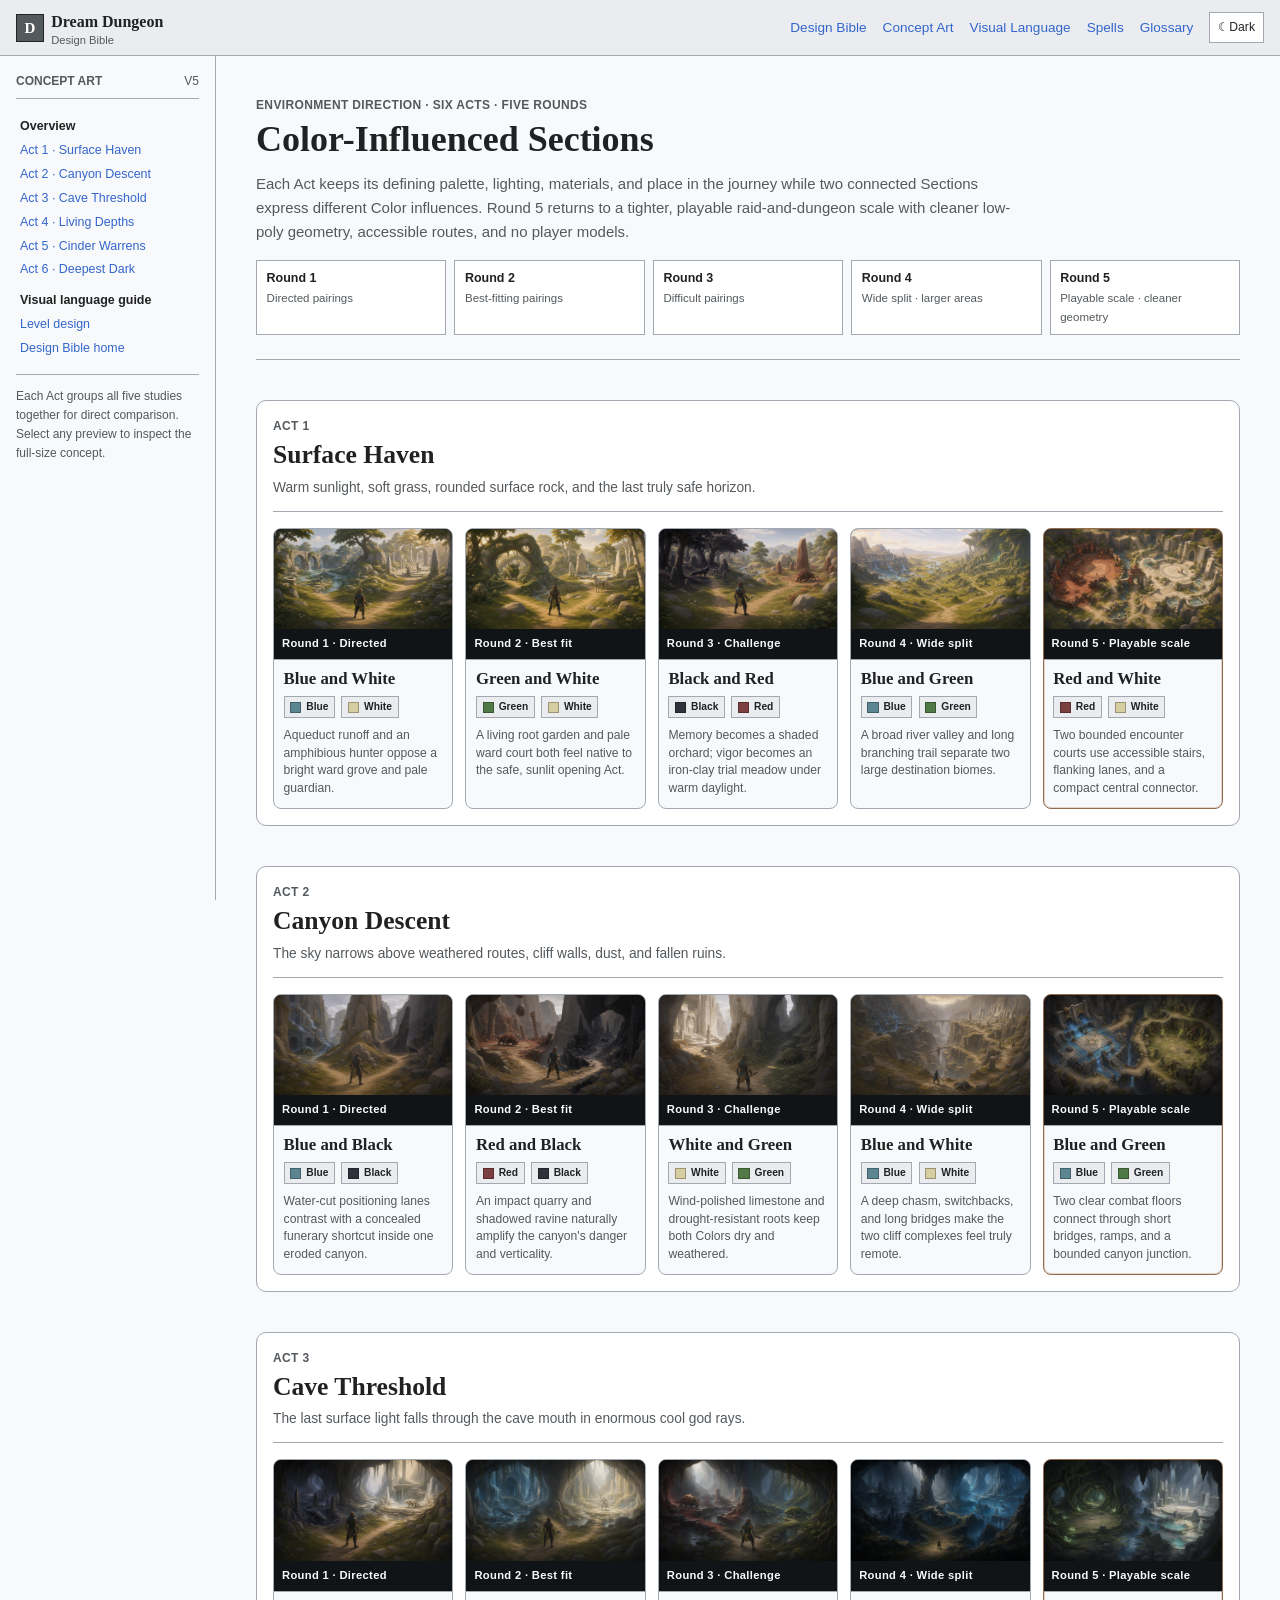
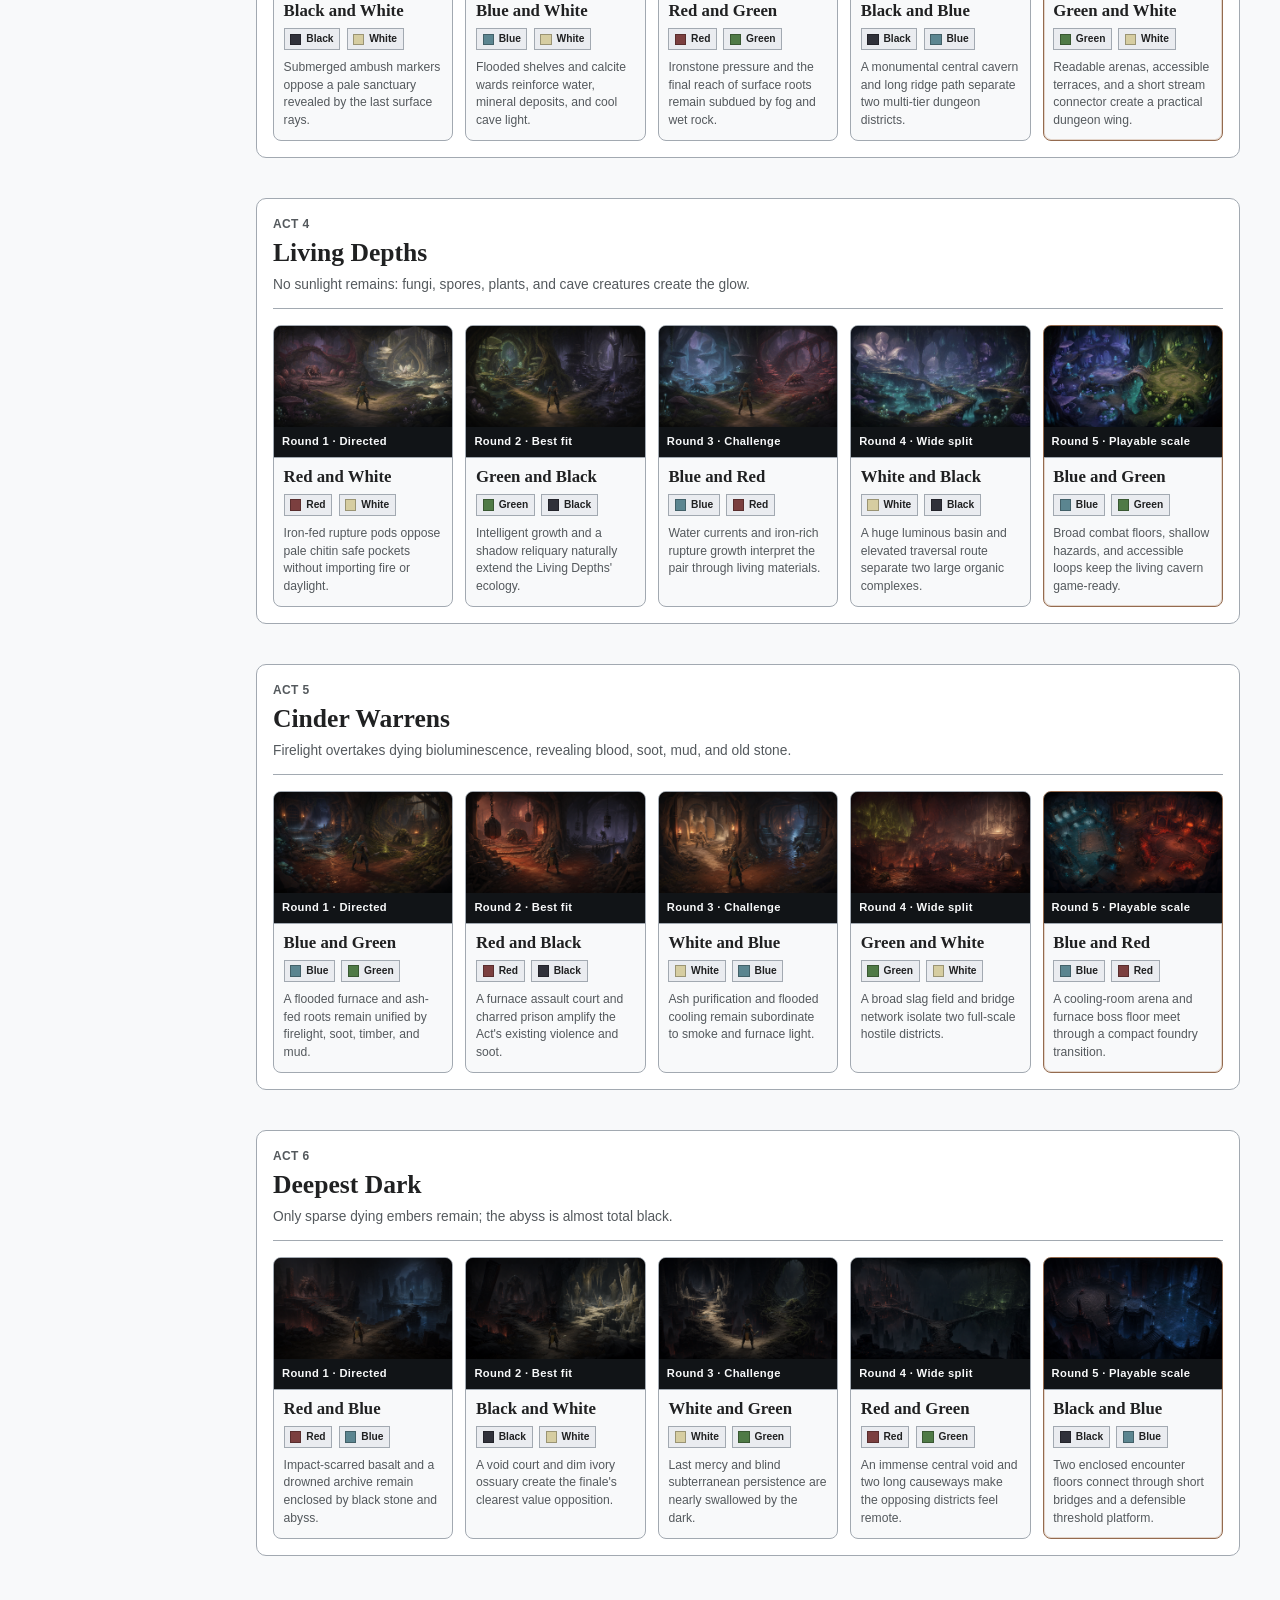
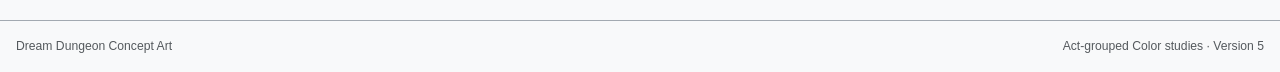
==== commit 9bacdfa2: "Add playable-scale concept art round" ====
--- a/concept-art.html
+++ b/concept-art.html
@@ -4,7 +4,7 @@
     <meta charset="utf-8" />
     <meta name="viewport" content="width=device-width, initial-scale=1" />
     <meta name="theme-color" content="#202122" />
-    <meta name="description" content="Dream Dungeon concept art grouped by Act, with four rounds of Color-influenced dungeon Sections." />
+    <meta name="description" content="Dream Dungeon concept art grouped by Act, with five rounds of Color-influenced playable dungeon Sections." />
     <title>Dream Dungeon &mdash; Concept Art</title>
     <link rel="stylesheet" href="styles.css" />
   </head>
@@ -28,7 +28,7 @@
 
     <main class="shell">
       <aside id="sidebar" class="sidebar" aria-label="Concept art navigation">
-        <div class="sidebar-heading"><span>Concept art</span><span class="version">v4</span></div>
+        <div class="sidebar-heading"><span>Concept art</span><span class="version">v5</span></div>
         <nav class="chapter-nav">
           <a class="part-link" href="#overview">Overview</a>
           <a href="#act-1">Act 1 &middot; Surface Haven</a>
@@ -41,19 +41,20 @@
           <a href="index.html#world-systems">Level design</a>
           <a href="index.html">Design Bible home</a>
         </nav>
-        <p class="sidebar-note">Each Act groups all four studies together for direct comparison. Select any preview to inspect the full-size concept.</p>
+        <p class="sidebar-note">Each Act groups all five studies together for direct comparison. Select any preview to inspect the full-size concept.</p>
       </aside>
 
       <div id="content" class="content concept-page">
         <section id="overview" class="spell-page-hero">
-          <p class="eyebrow">Environment direction &middot; Six Acts &middot; Four rounds</p>
+          <p class="eyebrow">Environment direction &middot; Six Acts &middot; Five rounds</p>
           <h1>Color-Influenced Sections</h1>
-          <p>Each Act keeps its defining palette, lighting, materials, and place in the journey while two connected Sections express different Color influences. The fourth round increases biome scale and places the two destinations much farther apart.</p>
+          <p>Each Act keeps its defining palette, lighting, materials, and place in the journey while two connected Sections express different Color influences. Round 5 returns to a tighter, playable raid-and-dungeon scale with cleaner low-poly geometry, accessible routes, and no player models.</p>
           <div class="concept-round-key" aria-label="Concept art round key">
             <div><strong>Round 1</strong><span>Directed pairings</span></div>
             <div><strong>Round 2</strong><span>Best-fitting pairings</span></div>
             <div><strong>Round 3</strong><span>Difficult pairings</span></div>
             <div><strong>Round 4</strong><span>Wide split &middot; larger areas</span></div>
+            <div><strong>Round 5</strong><span>Playable scale &middot; cleaner geometry</span></div>
           </div>
         </section>
 
@@ -72,9 +73,13 @@
               <button class="concept-image-trigger" type="button" data-full-image="environment/color-influenced-acts-challenge-v3/act-1-black-red.png" data-caption="Act 1 — Black and Red — Round 3: Design challenge" aria-label="Open full-size Act 1 Black and Red concept"><img loading="lazy" src="environment/color-influenced-acts-challenge-v3/act-1-black-red.png" alt="Act 1 split between a Black memorial orchard and Red trial meadow."><span>Round 3 &middot; Challenge</span></button>
               <div class="concept-preview-copy"><div class="concept-preview-title"><h3>Black and Red</h3><div class="concept-colors"><span class="concept-color color-black">Black</span><span class="concept-color color-red">Red</span></div></div><p>Memory becomes a shaded orchard; vigor becomes an iron-clay trial meadow under warm daylight.</p></div>
             </article>
-            <article class="concept-preview concept-preview-new">
+            <article class="concept-preview">
               <button class="concept-image-trigger" type="button" data-full-image="environment/color-influenced-acts-wide-split-v4/act-1-blue-green.png" data-caption="Act 1 — Blue and Green — Round 4: Wide split" aria-label="Open full-size Act 1 Blue and Green wide-split concept"><img loading="lazy" src="environment/color-influenced-acts-wide-split-v4/act-1-blue-green.png" alt="Act 1 wide valley separating a distant Blue aqueduct district from a Green living grove."><span>Round 4 &middot; Wide split</span></button>
               <div class="concept-preview-copy"><div class="concept-preview-title"><h3>Blue and Green</h3><div class="concept-colors"><span class="concept-color color-blue">Blue</span><span class="concept-color color-green">Green</span></div></div><p>A broad river valley and long branching trail separate two large destination biomes.</p></div>
+            </article>
+            <article class="concept-preview concept-preview-new">
+              <button class="concept-image-trigger" type="button" data-full-image="environment/color-influenced-acts-playable-v5/act-1-red-white.png" data-caption="Act 1 &mdash; Red and White &mdash; Round 5: Playable scale" aria-label="Open full-size Act 1 Red and White playable-scale concept"><img loading="lazy" src="environment/color-influenced-acts-playable-v5/act-1-red-white.png" alt="Act 1 playable Red training court and White ward cloister connected by a compact gatehouse."><span>Round 5 &middot; Playable scale</span></button>
+              <div class="concept-preview-copy"><div class="concept-preview-title"><h3>Red and White</h3><div class="concept-colors"><span class="concept-color color-red">Red</span><span class="concept-color color-white">White</span></div></div><p>Two bounded encounter courts use accessible stairs, flanking lanes, and a compact central connector.</p></div>
             </article>
           </div>
         </section>
@@ -85,7 +90,8 @@
             <article class="concept-preview"><button class="concept-image-trigger" type="button" data-full-image="environment/color-influenced-acts-v1/act-2-blue-black.png" data-caption="Act 2 — Blue and Black — Round 1: Directed pairing" aria-label="Open full-size Act 2 Blue and Black concept"><img loading="lazy" src="environment/color-influenced-acts-v1/act-2-blue-black.png" alt="Act 2 split between Blue runoff ruins and a Black funerary ravine."><span>Round 1 &middot; Directed</span></button><div class="concept-preview-copy"><div class="concept-preview-title"><h3>Blue and Black</h3><div class="concept-colors"><span class="concept-color color-blue">Blue</span><span class="concept-color color-black">Black</span></div></div><p>Water-cut positioning lanes contrast with a concealed funerary shortcut inside one eroded canyon.</p></div></article>
             <article class="concept-preview"><button class="concept-image-trigger" type="button" data-full-image="environment/color-influenced-acts-best-fit-v2/act-2-red-black.png" data-caption="Act 2 — Red and Black — Round 2: Best fit" aria-label="Open full-size Act 2 Red and Black concept"><img loading="lazy" src="environment/color-influenced-acts-best-fit-v2/act-2-red-black.png" alt="Act 2 split between a Red impact quarry and Black funerary ravine."><span>Round 2 &middot; Best fit</span></button><div class="concept-preview-copy"><div class="concept-preview-title"><h3>Red and Black</h3><div class="concept-colors"><span class="concept-color color-red">Red</span><span class="concept-color color-black">Black</span></div></div><p>An impact quarry and shadowed ravine naturally amplify the canyon's danger and verticality.</p></div></article>
             <article class="concept-preview"><button class="concept-image-trigger" type="button" data-full-image="environment/color-influenced-acts-challenge-v3/act-2-white-green.png" data-caption="Act 2 — White and Green — Round 3: Design challenge" aria-label="Open full-size Act 2 White and Green concept"><img loading="lazy" src="environment/color-influenced-acts-challenge-v3/act-2-white-green.png" alt="Act 2 split between a White limestone chapel and Green lichen fault."><span>Round 3 &middot; Challenge</span></button><div class="concept-preview-copy"><div class="concept-preview-title"><h3>White and Green</h3><div class="concept-colors"><span class="concept-color color-white">White</span><span class="concept-color color-green">Green</span></div></div><p>Wind-polished limestone and drought-resistant roots keep both Colors dry and weathered.</p></div></article>
-            <article class="concept-preview concept-preview-new"><button class="concept-image-trigger" type="button" data-full-image="environment/color-influenced-acts-wide-split-v4/act-2-blue-white.png" data-caption="Act 2 — Blue and White — Round 4: Wide split" aria-label="Open full-size Act 2 Blue and White wide-split concept"><img loading="lazy" src="environment/color-influenced-acts-wide-split-v4/act-2-blue-white.png" alt="Act 2 vast chasm separating a Blue runoff fortress and White limestone sanctuary."><span>Round 4 &middot; Wide split</span></button><div class="concept-preview-copy"><div class="concept-preview-title"><h3>Blue and White</h3><div class="concept-colors"><span class="concept-color color-blue">Blue</span><span class="concept-color color-white">White</span></div></div><p>A deep chasm, switchbacks, and long bridges make the two cliff complexes feel truly remote.</p></div></article>
+            <article class="concept-preview"><button class="concept-image-trigger" type="button" data-full-image="environment/color-influenced-acts-wide-split-v4/act-2-blue-white.png" data-caption="Act 2 — Blue and White — Round 4: Wide split" aria-label="Open full-size Act 2 Blue and White wide-split concept"><img loading="lazy" src="environment/color-influenced-acts-wide-split-v4/act-2-blue-white.png" alt="Act 2 vast chasm separating a Blue runoff fortress and White limestone sanctuary."><span>Round 4 &middot; Wide split</span></button><div class="concept-preview-copy"><div class="concept-preview-title"><h3>Blue and White</h3><div class="concept-colors"><span class="concept-color color-blue">Blue</span><span class="concept-color color-white">White</span></div></div><p>A deep chasm, switchbacks, and long bridges make the two cliff complexes feel truly remote.</p></div></article>
+            <article class="concept-preview concept-preview-new"><button class="concept-image-trigger" type="button" data-full-image="environment/color-influenced-acts-playable-v5/act-2-blue-green.png" data-caption="Act 2 &mdash; Blue and Green &mdash; Round 5: Playable scale" aria-label="Open full-size Act 2 Blue and Green playable-scale concept"><img loading="lazy" src="environment/color-influenced-acts-playable-v5/act-2-blue-green.png" alt="Act 2 playable Blue runoff terrace and Green lichen arena connected across a contained ravine."><span>Round 5 &middot; Playable scale</span></button><div class="concept-preview-copy"><div class="concept-preview-title"><h3>Blue and Green</h3><div class="concept-colors"><span class="concept-color color-blue">Blue</span><span class="concept-color color-green">Green</span></div></div><p>Two clear combat floors connect through short bridges, ramps, and a bounded canyon junction.</p></div></article>
           </div>
         </section>
 
@@ -95,7 +101,8 @@
             <article class="concept-preview"><button class="concept-image-trigger" type="button" data-full-image="environment/color-influenced-acts-v1/act-3-black-white.png" data-caption="Act 3 — Black and White — Round 1: Directed pairing" aria-label="Open full-size Act 3 Black and White concept"><img loading="lazy" src="environment/color-influenced-acts-v1/act-3-black-white.png" alt="Act 3 split between a Black shadow descent and White mineral sanctuary."><span>Round 1 &middot; Directed</span></button><div class="concept-preview-copy"><div class="concept-preview-title"><h3>Black and White</h3><div class="concept-colors"><span class="concept-color color-black">Black</span><span class="concept-color color-white">White</span></div></div><p>Submerged ambush markers oppose a pale sanctuary revealed by the last surface rays.</p></div></article>
             <article class="concept-preview"><button class="concept-image-trigger" type="button" data-full-image="environment/color-influenced-acts-best-fit-v2/act-3-blue-white.png" data-caption="Act 3 — Blue and White — Round 2: Best fit" aria-label="Open full-size Act 3 Blue and White concept"><img loading="lazy" src="environment/color-influenced-acts-best-fit-v2/act-3-blue-white.png" alt="Act 3 split between a Blue flooded archive and White calcite sanctuary."><span>Round 2 &middot; Best fit</span></button><div class="concept-preview-copy"><div class="concept-preview-title"><h3>Blue and White</h3><div class="concept-colors"><span class="concept-color color-blue">Blue</span><span class="concept-color color-white">White</span></div></div><p>Flooded shelves and calcite wards reinforce water, mineral deposits, and cool cave light.</p></div></article>
             <article class="concept-preview"><button class="concept-image-trigger" type="button" data-full-image="environment/color-influenced-acts-challenge-v3/act-3-red-green.png" data-caption="Act 3 — Red and Green — Round 3: Design challenge" aria-label="Open full-size Act 3 Red and Green concept"><img loading="lazy" src="environment/color-influenced-acts-challenge-v3/act-3-red-green.png" alt="Act 3 split between Red ironstone pressure and Green root grotto."><span>Round 3 &middot; Challenge</span></button><div class="concept-preview-copy"><div class="concept-preview-title"><h3>Red and Green</h3><div class="concept-colors"><span class="concept-color color-red">Red</span><span class="concept-color color-green">Green</span></div></div><p>Ironstone pressure and the final reach of surface roots remain subdued by fog and wet rock.</p></div></article>
-            <article class="concept-preview concept-preview-new"><button class="concept-image-trigger" type="button" data-full-image="environment/color-influenced-acts-wide-split-v4/act-3-black-blue.png" data-caption="Act 3 — Black and Blue — Round 4: Wide split" aria-label="Open full-size Act 3 Black and Blue wide-split concept"><img loading="lazy" src="environment/color-influenced-acts-wide-split-v4/act-3-black-blue.png" alt="Act 3 monumental cavern separating Black stepped ruins and a Blue flooded archive."><span>Round 4 &middot; Wide split</span></button><div class="concept-preview-copy"><div class="concept-preview-title"><h3>Black and Blue</h3><div class="concept-colors"><span class="concept-color color-black">Black</span><span class="concept-color color-blue">Blue</span></div></div><p>A monumental central cavern and long ridge path separate two multi-tier dungeon districts.</p></div></article>
+            <article class="concept-preview"><button class="concept-image-trigger" type="button" data-full-image="environment/color-influenced-acts-wide-split-v4/act-3-black-blue.png" data-caption="Act 3 — Black and Blue — Round 4: Wide split" aria-label="Open full-size Act 3 Black and Blue wide-split concept"><img loading="lazy" src="environment/color-influenced-acts-wide-split-v4/act-3-black-blue.png" alt="Act 3 monumental cavern separating Black stepped ruins and a Blue flooded archive."><span>Round 4 &middot; Wide split</span></button><div class="concept-preview-copy"><div class="concept-preview-title"><h3>Black and Blue</h3><div class="concept-colors"><span class="concept-color color-black">Black</span><span class="concept-color color-blue">Blue</span></div></div><p>A monumental central cavern and long ridge path separate two multi-tier dungeon districts.</p></div></article>
+            <article class="concept-preview concept-preview-new"><button class="concept-image-trigger" type="button" data-full-image="environment/color-influenced-acts-playable-v5/act-3-green-white.png" data-caption="Act 3 &mdash; Green and White &mdash; Round 5: Playable scale" aria-label="Open full-size Act 3 Green and White playable-scale concept"><img loading="lazy" src="environment/color-influenced-acts-playable-v5/act-3-green-white.png" alt="Act 3 playable Green root grotto and White calcite ward hall connected by a shallow stream chamber."><span>Round 5 &middot; Playable scale</span></button><div class="concept-preview-copy"><div class="concept-preview-title"><h3>Green and White</h3><div class="concept-colors"><span class="concept-color color-green">Green</span><span class="concept-color color-white">White</span></div></div><p>Readable arenas, accessible terraces, and a short stream connector create a practical dungeon wing.</p></div></article>
           </div>
         </section>
 
@@ -105,7 +112,8 @@
             <article class="concept-preview"><button class="concept-image-trigger" type="button" data-full-image="environment/color-influenced-acts-v1/act-4-red-white.png" data-caption="Act 4 — Red and White — Round 1: Directed pairing" aria-label="Open full-size Act 4 Red and White concept"><img loading="lazy" src="environment/color-influenced-acts-v1/act-4-red-white.png" alt="Act 4 split between a Red rupture basin and White chitin sanctuary."><span>Round 1 &middot; Directed</span></button><div class="concept-preview-copy"><div class="concept-preview-title"><h3>Red and White</h3><div class="concept-colors"><span class="concept-color color-red">Red</span><span class="concept-color color-white">White</span></div></div><p>Iron-fed rupture pods oppose pale chitin safe pockets without importing fire or daylight.</p></div></article>
             <article class="concept-preview"><button class="concept-image-trigger" type="button" data-full-image="environment/color-influenced-acts-best-fit-v2/act-4-green-black.png" data-caption="Act 4 — Green and Black — Round 2: Best fit" aria-label="Open full-size Act 4 Green and Black concept"><img loading="lazy" src="environment/color-influenced-acts-best-fit-v2/act-4-green-black.png" alt="Act 4 split between a Green fungal garden and Black chitin reliquary."><span>Round 2 &middot; Best fit</span></button><div class="concept-preview-copy"><div class="concept-preview-title"><h3>Green and Black</h3><div class="concept-colors"><span class="concept-color color-green">Green</span><span class="concept-color color-black">Black</span></div></div><p>Intelligent growth and a shadow reliquary naturally extend the Living Depths' ecology.</p></div></article>
             <article class="concept-preview"><button class="concept-image-trigger" type="button" data-full-image="environment/color-influenced-acts-challenge-v3/act-4-blue-red.png" data-caption="Act 4 — Blue and Red — Round 3: Design challenge" aria-label="Open full-size Act 4 Blue and Red concept"><img loading="lazy" src="environment/color-influenced-acts-challenge-v3/act-4-blue-red.png" alt="Act 4 split between a Blue fungal lagoon and Red iron-fed garden."><span>Round 3 &middot; Challenge</span></button><div class="concept-preview-copy"><div class="concept-preview-title"><h3>Blue and Red</h3><div class="concept-colors"><span class="concept-color color-blue">Blue</span><span class="concept-color color-red">Red</span></div></div><p>Water currents and iron-rich rupture growth interpret the pair through living materials.</p></div></article>
-            <article class="concept-preview concept-preview-new"><button class="concept-image-trigger" type="button" data-full-image="environment/color-influenced-acts-wide-split-v4/act-4-white-black.png" data-caption="Act 4 — White and Black — Round 4: Wide split" aria-label="Open full-size Act 4 White and Black wide-split concept"><img loading="lazy" src="environment/color-influenced-acts-wide-split-v4/act-4-white-black.png" alt="Act 4 broad fungal basin separating a White chitin cathedral and Black root hollow."><span>Round 4 &middot; Wide split</span></button><div class="concept-preview-copy"><div class="concept-preview-title"><h3>White and Black</h3><div class="concept-colors"><span class="concept-color color-white">White</span><span class="concept-color color-black">Black</span></div></div><p>A huge luminous basin and elevated traversal route separate two large organic complexes.</p></div></article>
+            <article class="concept-preview"><button class="concept-image-trigger" type="button" data-full-image="environment/color-influenced-acts-wide-split-v4/act-4-white-black.png" data-caption="Act 4 — White and Black — Round 4: Wide split" aria-label="Open full-size Act 4 White and Black wide-split concept"><img loading="lazy" src="environment/color-influenced-acts-wide-split-v4/act-4-white-black.png" alt="Act 4 broad fungal basin separating a White chitin cathedral and Black root hollow."><span>Round 4 &middot; Wide split</span></button><div class="concept-preview-copy"><div class="concept-preview-title"><h3>White and Black</h3><div class="concept-colors"><span class="concept-color color-white">White</span><span class="concept-color color-black">Black</span></div></div><p>A huge luminous basin and elevated traversal route separate two large organic complexes.</p></div></article>
+            <article class="concept-preview concept-preview-new"><button class="concept-image-trigger" type="button" data-full-image="environment/color-influenced-acts-playable-v5/act-4-blue-green.png" data-caption="Act 4 &mdash; Blue and Green &mdash; Round 5: Playable scale" aria-label="Open full-size Act 4 Blue and Green playable-scale concept"><img loading="lazy" src="environment/color-influenced-acts-playable-v5/act-4-blue-green.png" alt="Act 4 playable Blue fungal court and Green spore nursery connected by a chitin bridge chamber."><span>Round 5 &middot; Playable scale</span></button><div class="concept-preview-copy"><div class="concept-preview-title"><h3>Blue and Green</h3><div class="concept-colors"><span class="concept-color color-blue">Blue</span><span class="concept-color color-green">Green</span></div></div><p>Broad combat floors, shallow hazards, and accessible loops keep the living cavern game-ready.</p></div></article>
           </div>
         </section>
 
@@ -115,7 +123,8 @@
             <article class="concept-preview"><button class="concept-image-trigger" type="button" data-full-image="environment/color-influenced-acts-v1/act-5-blue-green.png" data-caption="Act 5 — Blue and Green — Round 1: Directed pairing" aria-label="Open full-size Act 5 Blue and Green concept"><img loading="lazy" src="environment/color-influenced-acts-v1/act-5-blue-green.png" alt="Act 5 split between a Blue flooded furnace and Green overgrown forge."><span>Round 1 &middot; Directed</span></button><div class="concept-preview-copy"><div class="concept-preview-title"><h3>Blue and Green</h3><div class="concept-colors"><span class="concept-color color-blue">Blue</span><span class="concept-color color-green">Green</span></div></div><p>A flooded furnace and ash-fed roots remain unified by firelight, soot, timber, and mud.</p></div></article>
             <article class="concept-preview"><button class="concept-image-trigger" type="button" data-full-image="environment/color-influenced-acts-best-fit-v2/act-5-red-black.png" data-caption="Act 5 — Red and Black — Round 2: Best fit" aria-label="Open full-size Act 5 Red and Black concept"><img loading="lazy" src="environment/color-influenced-acts-best-fit-v2/act-5-red-black.png" alt="Act 5 split between a Red furnace court and Black charred prison."><span>Round 2 &middot; Best fit</span></button><div class="concept-preview-copy"><div class="concept-preview-title"><h3>Red and Black</h3><div class="concept-colors"><span class="concept-color color-red">Red</span><span class="concept-color color-black">Black</span></div></div><p>A furnace assault court and charred prison amplify the Act's existing violence and soot.</p></div></article>
             <article class="concept-preview"><button class="concept-image-trigger" type="button" data-full-image="environment/color-influenced-acts-challenge-v3/act-5-white-blue.png" data-caption="Act 5 — White and Blue — Round 3: Design challenge" aria-label="Open full-size Act 5 White and Blue concept"><img loading="lazy" src="environment/color-influenced-acts-challenge-v3/act-5-white-blue.png" alt="Act 5 split between a White ash kiln and Blue cooling gallery."><span>Round 3 &middot; Challenge</span></button><div class="concept-preview-copy"><div class="concept-preview-title"><h3>White and Blue</h3><div class="concept-colors"><span class="concept-color color-white">White</span><span class="concept-color color-blue">Blue</span></div></div><p>Ash purification and flooded cooling remain subordinate to smoke and furnace light.</p></div></article>
-            <article class="concept-preview concept-preview-new"><button class="concept-image-trigger" type="button" data-full-image="environment/color-influenced-acts-wide-split-v4/act-5-green-white.png" data-caption="Act 5 — Green and White — Round 4: Wide split" aria-label="Open full-size Act 5 Green and White wide-split concept"><img loading="lazy" src="environment/color-influenced-acts-wide-split-v4/act-5-green-white.png" alt="Act 5 vast slag warren separating a Green ash-root infestation and White ash kiln."><span>Round 4 &middot; Wide split</span></button><div class="concept-preview-copy"><div class="concept-preview-title"><h3>Green and White</h3><div class="concept-colors"><span class="concept-color color-green">Green</span><span class="concept-color color-white">White</span></div></div><p>A broad slag field and bridge network isolate two full-scale hostile districts.</p></div></article>
+            <article class="concept-preview"><button class="concept-image-trigger" type="button" data-full-image="environment/color-influenced-acts-wide-split-v4/act-5-green-white.png" data-caption="Act 5 — Green and White — Round 4: Wide split" aria-label="Open full-size Act 5 Green and White wide-split concept"><img loading="lazy" src="environment/color-influenced-acts-wide-split-v4/act-5-green-white.png" alt="Act 5 vast slag warren separating a Green ash-root infestation and White ash kiln."><span>Round 4 &middot; Wide split</span></button><div class="concept-preview-copy"><div class="concept-preview-title"><h3>Green and White</h3><div class="concept-colors"><span class="concept-color color-green">Green</span><span class="concept-color color-white">White</span></div></div><p>A broad slag field and bridge network isolate two full-scale hostile districts.</p></div></article>
+            <article class="concept-preview concept-preview-new"><button class="concept-image-trigger" type="button" data-full-image="environment/color-influenced-acts-playable-v5/act-5-blue-red.png" data-caption="Act 5 &mdash; Blue and Red &mdash; Round 5: Playable scale" aria-label="Open full-size Act 5 Blue and Red playable-scale concept"><img loading="lazy" src="environment/color-influenced-acts-playable-v5/act-5-blue-red.png" alt="Act 5 playable Blue cooling gallery and Red furnace arena connected by a soot-dark foundry corridor."><span>Round 5 &middot; Playable scale</span></button><div class="concept-preview-copy"><div class="concept-preview-title"><h3>Blue and Red</h3><div class="concept-colors"><span class="concept-color color-blue">Blue</span><span class="concept-color color-red">Red</span></div></div><p>A cooling-room arena and furnace boss floor meet through a compact foundry transition.</p></div></article>
           </div>
         </section>
 
@@ -125,7 +134,8 @@
             <article class="concept-preview"><button class="concept-image-trigger" type="button" data-full-image="environment/color-influenced-acts-v1/act-6-red-blue.png" data-caption="Act 6 — Red and Blue — Round 1: Directed pairing" aria-label="Open full-size Act 6 Red and Blue concept"><img loading="lazy" src="environment/color-influenced-acts-v1/act-6-red-blue.png" alt="Act 6 split between a Red basalt war dais and Blue drowned archive."><span>Round 1 &middot; Directed</span></button><div class="concept-preview-copy"><div class="concept-preview-title"><h3>Red and Blue</h3><div class="concept-colors"><span class="concept-color color-red">Red</span><span class="concept-color color-blue">Blue</span></div></div><p>Impact-scarred basalt and a drowned archive remain enclosed by black stone and abyss.</p></div></article>
             <article class="concept-preview"><button class="concept-image-trigger" type="button" data-full-image="environment/color-influenced-acts-best-fit-v2/act-6-black-white.png" data-caption="Act 6 — Black and White — Round 2: Best fit" aria-label="Open full-size Act 6 Black and White concept"><img loading="lazy" src="environment/color-influenced-acts-best-fit-v2/act-6-black-white.png" alt="Act 6 split between a Black void court and White ossuary."><span>Round 2 &middot; Best fit</span></button><div class="concept-preview-copy"><div class="concept-preview-title"><h3>Black and White</h3><div class="concept-colors"><span class="concept-color color-black">Black</span><span class="concept-color color-white">White</span></div></div><p>A void court and dim ivory ossuary create the finale's clearest value opposition.</p></div></article>
             <article class="concept-preview"><button class="concept-image-trigger" type="button" data-full-image="environment/color-influenced-acts-challenge-v3/act-6-white-green.png" data-caption="Act 6 — White and Green — Round 3: Design challenge" aria-label="Open full-size Act 6 White and Green concept"><img loading="lazy" src="environment/color-influenced-acts-challenge-v3/act-6-white-green.png" alt="Act 6 split between a White ossuary and Green root crypt."><span>Round 3 &middot; Challenge</span></button><div class="concept-preview-copy"><div class="concept-preview-title"><h3>White and Green</h3><div class="concept-colors"><span class="concept-color color-white">White</span><span class="concept-color color-green">Green</span></div></div><p>Last mercy and blind subterranean persistence are nearly swallowed by the dark.</p></div></article>
-            <article class="concept-preview concept-preview-new"><button class="concept-image-trigger" type="button" data-full-image="environment/color-influenced-acts-wide-split-v4/act-6-red-green.png" data-caption="Act 6 — Red and Green — Round 4: Wide split" aria-label="Open full-size Act 6 Red and Green wide-split concept"><img loading="lazy" src="environment/color-influenced-acts-wide-split-v4/act-6-red-green.png" alt="Act 6 immense abyss separating a Red dying-ember citadel and Green root-fossil labyrinth."><span>Round 4 &middot; Wide split</span></button><div class="concept-preview-copy"><div class="concept-preview-title"><h3>Red and Green</h3><div class="concept-colors"><span class="concept-color color-red">Red</span><span class="concept-color color-green">Green</span></div></div><p>An immense central void and two long causeways make the opposing districts feel remote.</p></div></article>
+            <article class="concept-preview"><button class="concept-image-trigger" type="button" data-full-image="environment/color-influenced-acts-wide-split-v4/act-6-red-green.png" data-caption="Act 6 — Red and Green — Round 4: Wide split" aria-label="Open full-size Act 6 Red and Green wide-split concept"><img loading="lazy" src="environment/color-influenced-acts-wide-split-v4/act-6-red-green.png" alt="Act 6 immense abyss separating a Red dying-ember citadel and Green root-fossil labyrinth."><span>Round 4 &middot; Wide split</span></button><div class="concept-preview-copy"><div class="concept-preview-title"><h3>Red and Green</h3><div class="concept-colors"><span class="concept-color color-red">Red</span><span class="concept-color color-green">Green</span></div></div><p>An immense central void and two long causeways make the opposing districts feel remote.</p></div></article>
+            <article class="concept-preview concept-preview-new"><button class="concept-image-trigger" type="button" data-full-image="environment/color-influenced-acts-playable-v5/act-6-black-blue.png" data-caption="Act 6 &mdash; Black and Blue &mdash; Round 5: Playable scale" aria-label="Open full-size Act 6 Black and Blue playable-scale concept"><img loading="lazy" src="environment/color-influenced-acts-playable-v5/act-6-black-blue.png" alt="Act 6 playable Black void court and Blue drowned hall connected by a central threshold platform."><span>Round 5 &middot; Playable scale</span></button><div class="concept-preview-copy"><div class="concept-preview-title"><h3>Black and Blue</h3><div class="concept-colors"><span class="concept-color color-black">Black</span><span class="concept-color color-blue">Blue</span></div></div><p>Two enclosed encounter floors connect through short bridges and a defensible threshold platform.</p></div></article>
           </div>
         </section>
       </div>
@@ -136,8 +146,8 @@
       <figure><img src="" alt=""><figcaption id="concept-lightbox-caption" aria-live="polite"></figcaption></figure>
     </dialog>
 
-    <footer class="site-footer"><span>Dream Dungeon Concept Art</span><span>Act-grouped Color studies &middot; Version 4</span></footer>
-    <script src="app.js" defer></script>
-    <script src="concept-art.js" defer></script>
+    <footer class="site-footer"><span>Dream Dungeon Concept Art</span><span>Act-grouped Color studies &middot; Version 5</span></footer>
+    <script src="app.js?v=5" defer></script>
+    <script src="concept-art.js?v=5" defer></script>
   </body>
 </html>
--- a/styles.css
+++ b/styles.css
@@ -142,7 +142,7 @@
 .source-links { display: flex; flex-wrap: wrap; gap: .5rem; }
 .source-links a { padding: .35rem .5rem; border: 1px solid var(--border); background: var(--surface); font-size: .8rem; }
 .concept-page { max-width: none; }
-.concept-round-key { display: grid; grid-template-columns: repeat(4, minmax(0, 1fr)); gap: .5rem; margin-top: 1rem; }
+.concept-round-key { display: grid; grid-template-columns: repeat(5, minmax(0, 1fr)); gap: .5rem; margin-top: 1rem; }
 .concept-round-key > div { padding: .5rem .6rem; border: 1px solid var(--border); background: var(--surface); }
 .concept-round-key strong, .concept-round-key span { display: block; }
 .concept-round-key strong { font-size: .78rem; }
@@ -151,7 +151,7 @@
 .act-concept-heading { padding-bottom: .75rem; border-bottom: 1px solid var(--border); }
 .act-concept-heading h2 { margin: 0; font: bold 1.6rem/1.2 Georgia, serif; }
 .act-concept-heading > p:last-child { margin: .35rem 0 0; color: var(--muted); font-size: .86rem; }
-.act-concept-grid { display: grid; grid-template-columns: repeat(4, minmax(0, 1fr)); gap: .75rem; margin-top: 1rem; }
+.act-concept-grid { display: grid; grid-template-columns: repeat(5, minmax(0, 1fr)); gap: .75rem; margin-top: 1rem; }
 .concept-preview { min-width: 0; overflow: hidden; border: 1px solid var(--border); border-radius: 8px; background: var(--page); }
 .concept-preview-new { border-color: color-mix(in srgb, var(--accent) 62%, var(--border)); box-shadow: inset 0 0 0 1px color-mix(in srgb, var(--accent) 20%, transparent); }
 .concept-image-trigger { display: block; overflow: hidden; width: 100%; padding: 0; border: 0; border-bottom: 1px solid var(--border); background: #111417; color: #f8f9fa; text-align: left; cursor: zoom-in; }
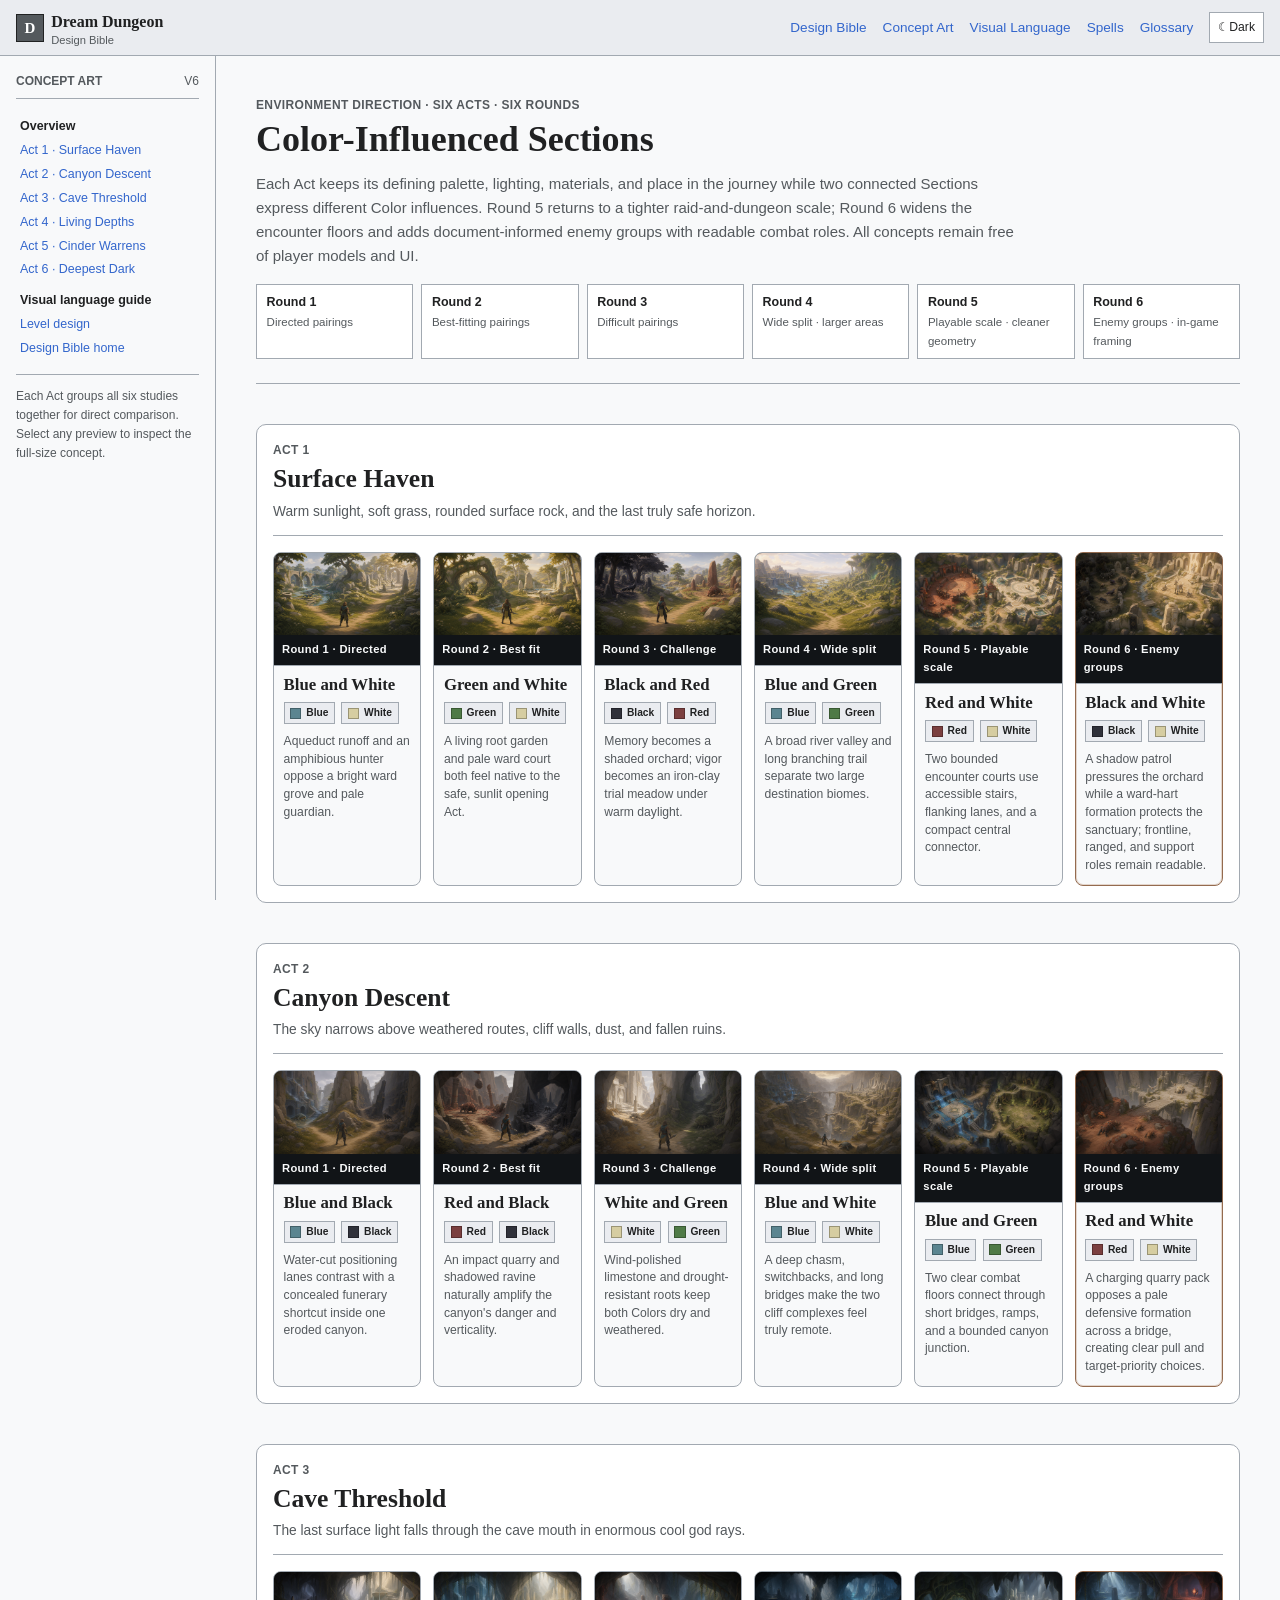
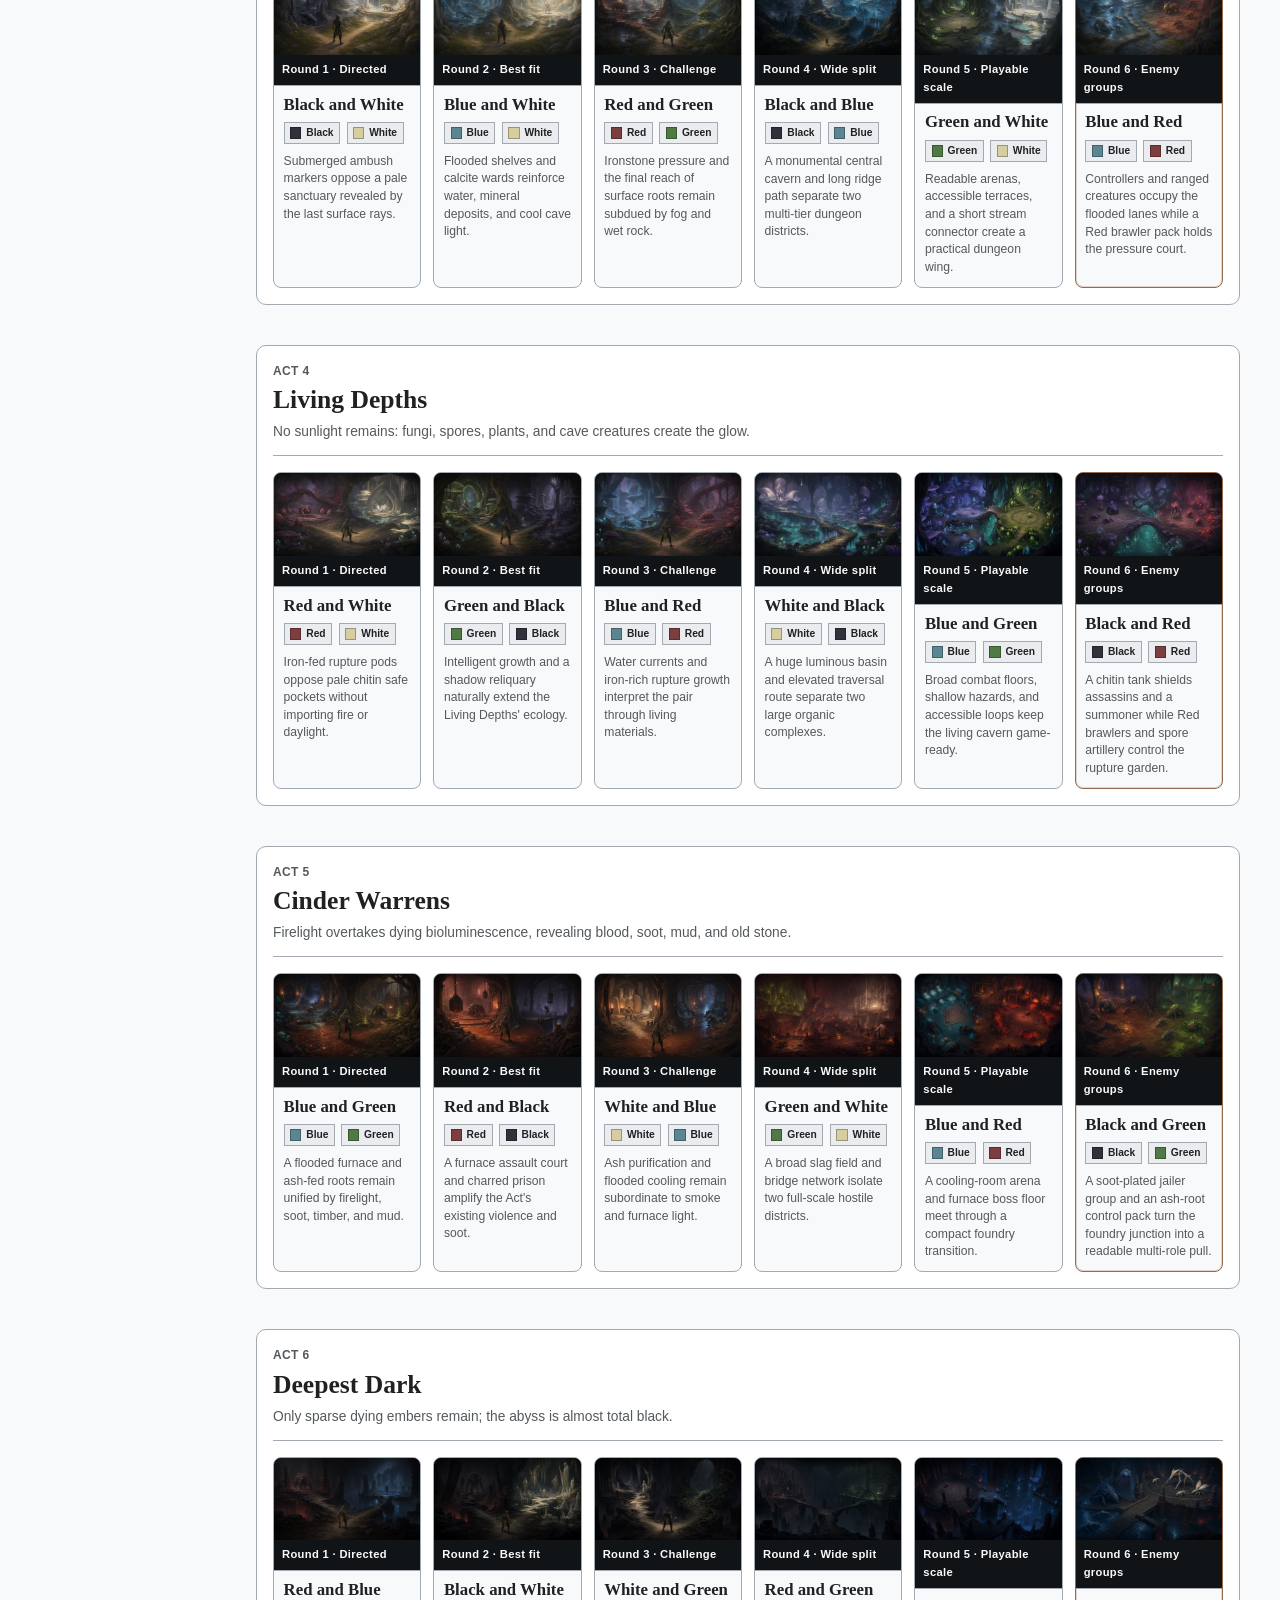
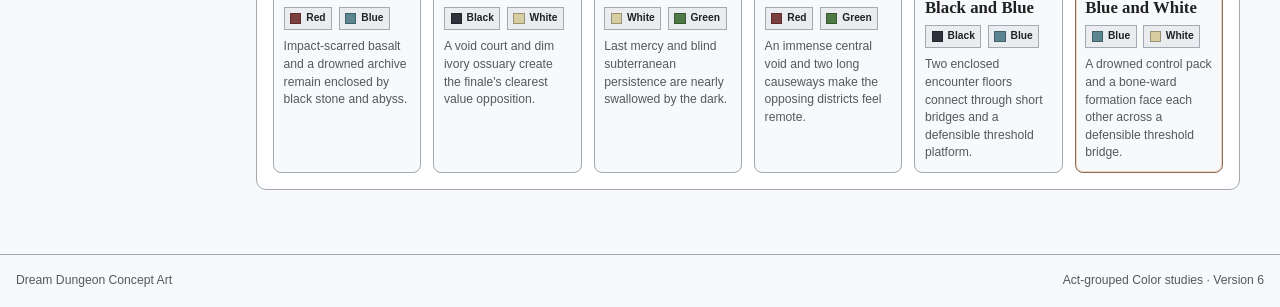
==== commit 1212922b: "Add enemy-group concept art round" ====
--- a/concept-art.html
+++ b/concept-art.html
@@ -4,9 +4,9 @@
     <meta charset="utf-8" />
     <meta name="viewport" content="width=device-width, initial-scale=1" />
     <meta name="theme-color" content="#202122" />
-    <meta name="description" content="Dream Dungeon concept art grouped by Act, with five rounds of Color-influenced playable dungeon Sections." />
+    <meta name="description" content="Dream Dungeon concept art grouped by Act, with six rounds of Color-influenced playable dungeon Sections and enemy encounters." />
     <title>Dream Dungeon &mdash; Concept Art</title>
-    <link rel="stylesheet" href="styles.css" />
+    <link rel="stylesheet" href="styles.css?v=6" />
   </head>
   <body>
     <a class="skip-link" href="#content">Skip to content</a>
@@ -28,7 +28,7 @@
 
     <main class="shell">
       <aside id="sidebar" class="sidebar" aria-label="Concept art navigation">
-        <div class="sidebar-heading"><span>Concept art</span><span class="version">v5</span></div>
+        <div class="sidebar-heading"><span>Concept art</span><span class="version">v6</span></div>
         <nav class="chapter-nav">
           <a class="part-link" href="#overview">Overview</a>
           <a href="#act-1">Act 1 &middot; Surface Haven</a>
@@ -41,20 +41,21 @@
           <a href="index.html#world-systems">Level design</a>
           <a href="index.html">Design Bible home</a>
         </nav>
-        <p class="sidebar-note">Each Act groups all five studies together for direct comparison. Select any preview to inspect the full-size concept.</p>
+        <p class="sidebar-note">Each Act groups all six studies together for direct comparison. Select any preview to inspect the full-size concept.</p>
       </aside>
 
       <div id="content" class="content concept-page">
         <section id="overview" class="spell-page-hero">
-          <p class="eyebrow">Environment direction &middot; Six Acts &middot; Five rounds</p>
+          <p class="eyebrow">Environment direction &middot; Six Acts &middot; Six rounds</p>
           <h1>Color-Influenced Sections</h1>
-          <p>Each Act keeps its defining palette, lighting, materials, and place in the journey while two connected Sections express different Color influences. Round 5 returns to a tighter, playable raid-and-dungeon scale with cleaner low-poly geometry, accessible routes, and no player models.</p>
+          <p>Each Act keeps its defining palette, lighting, materials, and place in the journey while two connected Sections express different Color influences. Round 5 returns to a tighter raid-and-dungeon scale; Round 6 widens the encounter floors and adds document-informed enemy groups with readable combat roles. All concepts remain free of player models and UI.</p>
           <div class="concept-round-key" aria-label="Concept art round key">
             <div><strong>Round 1</strong><span>Directed pairings</span></div>
             <div><strong>Round 2</strong><span>Best-fitting pairings</span></div>
             <div><strong>Round 3</strong><span>Difficult pairings</span></div>
             <div><strong>Round 4</strong><span>Wide split &middot; larger areas</span></div>
             <div><strong>Round 5</strong><span>Playable scale &middot; cleaner geometry</span></div>
+            <div><strong>Round 6</strong><span>Enemy groups &middot; in-game framing</span></div>
           </div>
         </section>
 
@@ -77,9 +78,13 @@
               <button class="concept-image-trigger" type="button" data-full-image="environment/color-influenced-acts-wide-split-v4/act-1-blue-green.png" data-caption="Act 1 — Blue and Green — Round 4: Wide split" aria-label="Open full-size Act 1 Blue and Green wide-split concept"><img loading="lazy" src="environment/color-influenced-acts-wide-split-v4/act-1-blue-green.png" alt="Act 1 wide valley separating a distant Blue aqueduct district from a Green living grove."><span>Round 4 &middot; Wide split</span></button>
               <div class="concept-preview-copy"><div class="concept-preview-title"><h3>Blue and Green</h3><div class="concept-colors"><span class="concept-color color-blue">Blue</span><span class="concept-color color-green">Green</span></div></div><p>A broad river valley and long branching trail separate two large destination biomes.</p></div>
             </article>
-            <article class="concept-preview concept-preview-new">
+            <article class="concept-preview">
               <button class="concept-image-trigger" type="button" data-full-image="environment/color-influenced-acts-playable-v5/act-1-red-white.png" data-caption="Act 1 &mdash; Red and White &mdash; Round 5: Playable scale" aria-label="Open full-size Act 1 Red and White playable-scale concept"><img loading="lazy" src="environment/color-influenced-acts-playable-v5/act-1-red-white.png" alt="Act 1 playable Red training court and White ward cloister connected by a compact gatehouse."><span>Round 5 &middot; Playable scale</span></button>
               <div class="concept-preview-copy"><div class="concept-preview-title"><h3>Red and White</h3><div class="concept-colors"><span class="concept-color color-red">Red</span><span class="concept-color color-white">White</span></div></div><p>Two bounded encounter courts use accessible stairs, flanking lanes, and a compact central connector.</p></div>
+            </article>
+            <article class="concept-preview concept-preview-new">
+              <button class="concept-image-trigger" type="button" data-full-image="environment/color-influenced-acts-encounters-v6/act-1-black-white.png" data-caption="Act 1 &mdash; Black and White &mdash; Round 6: Enemy groups" aria-label="Open full-size Act 1 Black and White enemy-group concept"><img loading="lazy" src="environment/color-influenced-acts-encounters-v6/act-1-black-white.png" alt="Act 1 Black memorial orchard and White ward court with two readable creature groups on wider encounter floors."><span>Round 6 &middot; Enemy groups</span></button>
+              <div class="concept-preview-copy"><div class="concept-preview-title"><h3>Black and White</h3><div class="concept-colors"><span class="concept-color color-black">Black</span><span class="concept-color color-white">White</span></div></div><p>A shadow patrol pressures the orchard while a ward-hart formation protects the sanctuary; frontline, ranged, and support roles remain readable.</p></div>
             </article>
           </div>
         </section>
@@ -91,7 +96,8 @@
             <article class="concept-preview"><button class="concept-image-trigger" type="button" data-full-image="environment/color-influenced-acts-best-fit-v2/act-2-red-black.png" data-caption="Act 2 — Red and Black — Round 2: Best fit" aria-label="Open full-size Act 2 Red and Black concept"><img loading="lazy" src="environment/color-influenced-acts-best-fit-v2/act-2-red-black.png" alt="Act 2 split between a Red impact quarry and Black funerary ravine."><span>Round 2 &middot; Best fit</span></button><div class="concept-preview-copy"><div class="concept-preview-title"><h3>Red and Black</h3><div class="concept-colors"><span class="concept-color color-red">Red</span><span class="concept-color color-black">Black</span></div></div><p>An impact quarry and shadowed ravine naturally amplify the canyon's danger and verticality.</p></div></article>
             <article class="concept-preview"><button class="concept-image-trigger" type="button" data-full-image="environment/color-influenced-acts-challenge-v3/act-2-white-green.png" data-caption="Act 2 — White and Green — Round 3: Design challenge" aria-label="Open full-size Act 2 White and Green concept"><img loading="lazy" src="environment/color-influenced-acts-challenge-v3/act-2-white-green.png" alt="Act 2 split between a White limestone chapel and Green lichen fault."><span>Round 3 &middot; Challenge</span></button><div class="concept-preview-copy"><div class="concept-preview-title"><h3>White and Green</h3><div class="concept-colors"><span class="concept-color color-white">White</span><span class="concept-color color-green">Green</span></div></div><p>Wind-polished limestone and drought-resistant roots keep both Colors dry and weathered.</p></div></article>
             <article class="concept-preview"><button class="concept-image-trigger" type="button" data-full-image="environment/color-influenced-acts-wide-split-v4/act-2-blue-white.png" data-caption="Act 2 — Blue and White — Round 4: Wide split" aria-label="Open full-size Act 2 Blue and White wide-split concept"><img loading="lazy" src="environment/color-influenced-acts-wide-split-v4/act-2-blue-white.png" alt="Act 2 vast chasm separating a Blue runoff fortress and White limestone sanctuary."><span>Round 4 &middot; Wide split</span></button><div class="concept-preview-copy"><div class="concept-preview-title"><h3>Blue and White</h3><div class="concept-colors"><span class="concept-color color-blue">Blue</span><span class="concept-color color-white">White</span></div></div><p>A deep chasm, switchbacks, and long bridges make the two cliff complexes feel truly remote.</p></div></article>
-            <article class="concept-preview concept-preview-new"><button class="concept-image-trigger" type="button" data-full-image="environment/color-influenced-acts-playable-v5/act-2-blue-green.png" data-caption="Act 2 &mdash; Blue and Green &mdash; Round 5: Playable scale" aria-label="Open full-size Act 2 Blue and Green playable-scale concept"><img loading="lazy" src="environment/color-influenced-acts-playable-v5/act-2-blue-green.png" alt="Act 2 playable Blue runoff terrace and Green lichen arena connected across a contained ravine."><span>Round 5 &middot; Playable scale</span></button><div class="concept-preview-copy"><div class="concept-preview-title"><h3>Blue and Green</h3><div class="concept-colors"><span class="concept-color color-blue">Blue</span><span class="concept-color color-green">Green</span></div></div><p>Two clear combat floors connect through short bridges, ramps, and a bounded canyon junction.</p></div></article>
+            <article class="concept-preview"><button class="concept-image-trigger" type="button" data-full-image="environment/color-influenced-acts-playable-v5/act-2-blue-green.png" data-caption="Act 2 &mdash; Blue and Green &mdash; Round 5: Playable scale" aria-label="Open full-size Act 2 Blue and Green playable-scale concept"><img loading="lazy" src="environment/color-influenced-acts-playable-v5/act-2-blue-green.png" alt="Act 2 playable Blue runoff terrace and Green lichen arena connected across a contained ravine."><span>Round 5 &middot; Playable scale</span></button><div class="concept-preview-copy"><div class="concept-preview-title"><h3>Blue and Green</h3><div class="concept-colors"><span class="concept-color color-blue">Blue</span><span class="concept-color color-green">Green</span></div></div><p>Two clear combat floors connect through short bridges, ramps, and a bounded canyon junction.</p></div></article>
+            <article class="concept-preview concept-preview-new"><button class="concept-image-trigger" type="button" data-full-image="environment/color-influenced-acts-encounters-v6/act-2-red-white.png" data-caption="Act 2 &mdash; Red and White &mdash; Round 6: Enemy groups" aria-label="Open full-size Act 2 Red and White enemy-group concept"><img loading="lazy" src="environment/color-influenced-acts-encounters-v6/act-2-red-white.png" alt="Act 2 Red quarry and White defensive shelf with creature enemy groups positioned across a bridge."><span>Round 6 &middot; Enemy groups</span></button><div class="concept-preview-copy"><div class="concept-preview-title"><h3>Red and White</h3><div class="concept-colors"><span class="concept-color color-red">Red</span><span class="concept-color color-white">White</span></div></div><p>A charging quarry pack opposes a pale defensive formation across a bridge, creating clear pull and target-priority choices.</p></div></article>
           </div>
         </section>
 
@@ -102,7 +108,8 @@
             <article class="concept-preview"><button class="concept-image-trigger" type="button" data-full-image="environment/color-influenced-acts-best-fit-v2/act-3-blue-white.png" data-caption="Act 3 — Blue and White — Round 2: Best fit" aria-label="Open full-size Act 3 Blue and White concept"><img loading="lazy" src="environment/color-influenced-acts-best-fit-v2/act-3-blue-white.png" alt="Act 3 split between a Blue flooded archive and White calcite sanctuary."><span>Round 2 &middot; Best fit</span></button><div class="concept-preview-copy"><div class="concept-preview-title"><h3>Blue and White</h3><div class="concept-colors"><span class="concept-color color-blue">Blue</span><span class="concept-color color-white">White</span></div></div><p>Flooded shelves and calcite wards reinforce water, mineral deposits, and cool cave light.</p></div></article>
             <article class="concept-preview"><button class="concept-image-trigger" type="button" data-full-image="environment/color-influenced-acts-challenge-v3/act-3-red-green.png" data-caption="Act 3 — Red and Green — Round 3: Design challenge" aria-label="Open full-size Act 3 Red and Green concept"><img loading="lazy" src="environment/color-influenced-acts-challenge-v3/act-3-red-green.png" alt="Act 3 split between Red ironstone pressure and Green root grotto."><span>Round 3 &middot; Challenge</span></button><div class="concept-preview-copy"><div class="concept-preview-title"><h3>Red and Green</h3><div class="concept-colors"><span class="concept-color color-red">Red</span><span class="concept-color color-green">Green</span></div></div><p>Ironstone pressure and the final reach of surface roots remain subdued by fog and wet rock.</p></div></article>
             <article class="concept-preview"><button class="concept-image-trigger" type="button" data-full-image="environment/color-influenced-acts-wide-split-v4/act-3-black-blue.png" data-caption="Act 3 — Black and Blue — Round 4: Wide split" aria-label="Open full-size Act 3 Black and Blue wide-split concept"><img loading="lazy" src="environment/color-influenced-acts-wide-split-v4/act-3-black-blue.png" alt="Act 3 monumental cavern separating Black stepped ruins and a Blue flooded archive."><span>Round 4 &middot; Wide split</span></button><div class="concept-preview-copy"><div class="concept-preview-title"><h3>Black and Blue</h3><div class="concept-colors"><span class="concept-color color-black">Black</span><span class="concept-color color-blue">Blue</span></div></div><p>A monumental central cavern and long ridge path separate two multi-tier dungeon districts.</p></div></article>
-            <article class="concept-preview concept-preview-new"><button class="concept-image-trigger" type="button" data-full-image="environment/color-influenced-acts-playable-v5/act-3-green-white.png" data-caption="Act 3 &mdash; Green and White &mdash; Round 5: Playable scale" aria-label="Open full-size Act 3 Green and White playable-scale concept"><img loading="lazy" src="environment/color-influenced-acts-playable-v5/act-3-green-white.png" alt="Act 3 playable Green root grotto and White calcite ward hall connected by a shallow stream chamber."><span>Round 5 &middot; Playable scale</span></button><div class="concept-preview-copy"><div class="concept-preview-title"><h3>Green and White</h3><div class="concept-colors"><span class="concept-color color-green">Green</span><span class="concept-color color-white">White</span></div></div><p>Readable arenas, accessible terraces, and a short stream connector create a practical dungeon wing.</p></div></article>
+            <article class="concept-preview"><button class="concept-image-trigger" type="button" data-full-image="environment/color-influenced-acts-playable-v5/act-3-green-white.png" data-caption="Act 3 &mdash; Green and White &mdash; Round 5: Playable scale" aria-label="Open full-size Act 3 Green and White playable-scale concept"><img loading="lazy" src="environment/color-influenced-acts-playable-v5/act-3-green-white.png" alt="Act 3 playable Green root grotto and White calcite ward hall connected by a shallow stream chamber."><span>Round 5 &middot; Playable scale</span></button><div class="concept-preview-copy"><div class="concept-preview-title"><h3>Green and White</h3><div class="concept-colors"><span class="concept-color color-green">Green</span><span class="concept-color color-white">White</span></div></div><p>Readable arenas, accessible terraces, and a short stream connector create a practical dungeon wing.</p></div></article>
+            <article class="concept-preview concept-preview-new"><button class="concept-image-trigger" type="button" data-full-image="environment/color-influenced-acts-encounters-v6/act-3-blue-red.png" data-caption="Act 3 &mdash; Blue and Red &mdash; Round 6: Enemy groups" aria-label="Open full-size Act 3 Blue and Red enemy-group concept"><img loading="lazy" src="environment/color-influenced-acts-encounters-v6/act-3-blue-red.png" alt="Act 3 Blue flooded lanes and Red pressure court with distinct creature groups on playable encounter floors."><span>Round 6 &middot; Enemy groups</span></button><div class="concept-preview-copy"><div class="concept-preview-title"><h3>Blue and Red</h3><div class="concept-colors"><span class="concept-color color-blue">Blue</span><span class="concept-color color-red">Red</span></div></div><p>Controllers and ranged creatures occupy the flooded lanes while a Red brawler pack holds the pressure court.</p></div></article>
           </div>
         </section>
 
@@ -113,7 +120,8 @@
             <article class="concept-preview"><button class="concept-image-trigger" type="button" data-full-image="environment/color-influenced-acts-best-fit-v2/act-4-green-black.png" data-caption="Act 4 — Green and Black — Round 2: Best fit" aria-label="Open full-size Act 4 Green and Black concept"><img loading="lazy" src="environment/color-influenced-acts-best-fit-v2/act-4-green-black.png" alt="Act 4 split between a Green fungal garden and Black chitin reliquary."><span>Round 2 &middot; Best fit</span></button><div class="concept-preview-copy"><div class="concept-preview-title"><h3>Green and Black</h3><div class="concept-colors"><span class="concept-color color-green">Green</span><span class="concept-color color-black">Black</span></div></div><p>Intelligent growth and a shadow reliquary naturally extend the Living Depths' ecology.</p></div></article>
             <article class="concept-preview"><button class="concept-image-trigger" type="button" data-full-image="environment/color-influenced-acts-challenge-v3/act-4-blue-red.png" data-caption="Act 4 — Blue and Red — Round 3: Design challenge" aria-label="Open full-size Act 4 Blue and Red concept"><img loading="lazy" src="environment/color-influenced-acts-challenge-v3/act-4-blue-red.png" alt="Act 4 split between a Blue fungal lagoon and Red iron-fed garden."><span>Round 3 &middot; Challenge</span></button><div class="concept-preview-copy"><div class="concept-preview-title"><h3>Blue and Red</h3><div class="concept-colors"><span class="concept-color color-blue">Blue</span><span class="concept-color color-red">Red</span></div></div><p>Water currents and iron-rich rupture growth interpret the pair through living materials.</p></div></article>
             <article class="concept-preview"><button class="concept-image-trigger" type="button" data-full-image="environment/color-influenced-acts-wide-split-v4/act-4-white-black.png" data-caption="Act 4 — White and Black — Round 4: Wide split" aria-label="Open full-size Act 4 White and Black wide-split concept"><img loading="lazy" src="environment/color-influenced-acts-wide-split-v4/act-4-white-black.png" alt="Act 4 broad fungal basin separating a White chitin cathedral and Black root hollow."><span>Round 4 &middot; Wide split</span></button><div class="concept-preview-copy"><div class="concept-preview-title"><h3>White and Black</h3><div class="concept-colors"><span class="concept-color color-white">White</span><span class="concept-color color-black">Black</span></div></div><p>A huge luminous basin and elevated traversal route separate two large organic complexes.</p></div></article>
-            <article class="concept-preview concept-preview-new"><button class="concept-image-trigger" type="button" data-full-image="environment/color-influenced-acts-playable-v5/act-4-blue-green.png" data-caption="Act 4 &mdash; Blue and Green &mdash; Round 5: Playable scale" aria-label="Open full-size Act 4 Blue and Green playable-scale concept"><img loading="lazy" src="environment/color-influenced-acts-playable-v5/act-4-blue-green.png" alt="Act 4 playable Blue fungal court and Green spore nursery connected by a chitin bridge chamber."><span>Round 5 &middot; Playable scale</span></button><div class="concept-preview-copy"><div class="concept-preview-title"><h3>Blue and Green</h3><div class="concept-colors"><span class="concept-color color-blue">Blue</span><span class="concept-color color-green">Green</span></div></div><p>Broad combat floors, shallow hazards, and accessible loops keep the living cavern game-ready.</p></div></article>
+            <article class="concept-preview"><button class="concept-image-trigger" type="button" data-full-image="environment/color-influenced-acts-playable-v5/act-4-blue-green.png" data-caption="Act 4 &mdash; Blue and Green &mdash; Round 5: Playable scale" aria-label="Open full-size Act 4 Blue and Green playable-scale concept"><img loading="lazy" src="environment/color-influenced-acts-playable-v5/act-4-blue-green.png" alt="Act 4 playable Blue fungal court and Green spore nursery connected by a chitin bridge chamber."><span>Round 5 &middot; Playable scale</span></button><div class="concept-preview-copy"><div class="concept-preview-title"><h3>Blue and Green</h3><div class="concept-colors"><span class="concept-color color-blue">Blue</span><span class="concept-color color-green">Green</span></div></div><p>Broad combat floors, shallow hazards, and accessible loops keep the living cavern game-ready.</p></div></article>
+            <article class="concept-preview concept-preview-new"><button class="concept-image-trigger" type="button" data-full-image="environment/color-influenced-acts-encounters-v6/act-4-black-red.png" data-caption="Act 4 &mdash; Black and Red &mdash; Round 6: Enemy groups" aria-label="Open full-size Act 4 Black and Red enemy-group concept"><img loading="lazy" src="environment/color-influenced-acts-encounters-v6/act-4-black-red.png" alt="Act 4 Black chitin hollow and Red rupture garden with insectoid and fungal enemy formations."><span>Round 6 &middot; Enemy groups</span></button><div class="concept-preview-copy"><div class="concept-preview-title"><h3>Black and Red</h3><div class="concept-colors"><span class="concept-color color-black">Black</span><span class="concept-color color-red">Red</span></div></div><p>A chitin tank shields assassins and a summoner while Red brawlers and spore artillery control the rupture garden.</p></div></article>
           </div>
         </section>
 
@@ -124,7 +132,8 @@
             <article class="concept-preview"><button class="concept-image-trigger" type="button" data-full-image="environment/color-influenced-acts-best-fit-v2/act-5-red-black.png" data-caption="Act 5 — Red and Black — Round 2: Best fit" aria-label="Open full-size Act 5 Red and Black concept"><img loading="lazy" src="environment/color-influenced-acts-best-fit-v2/act-5-red-black.png" alt="Act 5 split between a Red furnace court and Black charred prison."><span>Round 2 &middot; Best fit</span></button><div class="concept-preview-copy"><div class="concept-preview-title"><h3>Red and Black</h3><div class="concept-colors"><span class="concept-color color-red">Red</span><span class="concept-color color-black">Black</span></div></div><p>A furnace assault court and charred prison amplify the Act's existing violence and soot.</p></div></article>
             <article class="concept-preview"><button class="concept-image-trigger" type="button" data-full-image="environment/color-influenced-acts-challenge-v3/act-5-white-blue.png" data-caption="Act 5 — White and Blue — Round 3: Design challenge" aria-label="Open full-size Act 5 White and Blue concept"><img loading="lazy" src="environment/color-influenced-acts-challenge-v3/act-5-white-blue.png" alt="Act 5 split between a White ash kiln and Blue cooling gallery."><span>Round 3 &middot; Challenge</span></button><div class="concept-preview-copy"><div class="concept-preview-title"><h3>White and Blue</h3><div class="concept-colors"><span class="concept-color color-white">White</span><span class="concept-color color-blue">Blue</span></div></div><p>Ash purification and flooded cooling remain subordinate to smoke and furnace light.</p></div></article>
             <article class="concept-preview"><button class="concept-image-trigger" type="button" data-full-image="environment/color-influenced-acts-wide-split-v4/act-5-green-white.png" data-caption="Act 5 — Green and White — Round 4: Wide split" aria-label="Open full-size Act 5 Green and White wide-split concept"><img loading="lazy" src="environment/color-influenced-acts-wide-split-v4/act-5-green-white.png" alt="Act 5 vast slag warren separating a Green ash-root infestation and White ash kiln."><span>Round 4 &middot; Wide split</span></button><div class="concept-preview-copy"><div class="concept-preview-title"><h3>Green and White</h3><div class="concept-colors"><span class="concept-color color-green">Green</span><span class="concept-color color-white">White</span></div></div><p>A broad slag field and bridge network isolate two full-scale hostile districts.</p></div></article>
-            <article class="concept-preview concept-preview-new"><button class="concept-image-trigger" type="button" data-full-image="environment/color-influenced-acts-playable-v5/act-5-blue-red.png" data-caption="Act 5 &mdash; Blue and Red &mdash; Round 5: Playable scale" aria-label="Open full-size Act 5 Blue and Red playable-scale concept"><img loading="lazy" src="environment/color-influenced-acts-playable-v5/act-5-blue-red.png" alt="Act 5 playable Blue cooling gallery and Red furnace arena connected by a soot-dark foundry corridor."><span>Round 5 &middot; Playable scale</span></button><div class="concept-preview-copy"><div class="concept-preview-title"><h3>Blue and Red</h3><div class="concept-colors"><span class="concept-color color-blue">Blue</span><span class="concept-color color-red">Red</span></div></div><p>A cooling-room arena and furnace boss floor meet through a compact foundry transition.</p></div></article>
+            <article class="concept-preview"><button class="concept-image-trigger" type="button" data-full-image="environment/color-influenced-acts-playable-v5/act-5-blue-red.png" data-caption="Act 5 &mdash; Blue and Red &mdash; Round 5: Playable scale" aria-label="Open full-size Act 5 Blue and Red playable-scale concept"><img loading="lazy" src="environment/color-influenced-acts-playable-v5/act-5-blue-red.png" alt="Act 5 playable Blue cooling gallery and Red furnace arena connected by a soot-dark foundry corridor."><span>Round 5 &middot; Playable scale</span></button><div class="concept-preview-copy"><div class="concept-preview-title"><h3>Blue and Red</h3><div class="concept-colors"><span class="concept-color color-blue">Blue</span><span class="concept-color color-red">Red</span></div></div><p>A cooling-room arena and furnace boss floor meet through a compact foundry transition.</p></div></article>
+            <article class="concept-preview concept-preview-new"><button class="concept-image-trigger" type="button" data-full-image="environment/color-influenced-acts-encounters-v6/act-5-black-green.png" data-caption="Act 5 &mdash; Black and Green &mdash; Round 6: Enemy groups" aria-label="Open full-size Act 5 Black and Green enemy-group concept"><img loading="lazy" src="environment/color-influenced-acts-encounters-v6/act-5-black-green.png" alt="Act 5 Black soot foundry and Green ash-root yard with quadrupedal and insectoid enemy groups."><span>Round 6 &middot; Enemy groups</span></button><div class="concept-preview-copy"><div class="concept-preview-title"><h3>Black and Green</h3><div class="concept-colors"><span class="concept-color color-black">Black</span><span class="concept-color color-green">Green</span></div></div><p>A soot-plated jailer group and an ash-root control pack turn the foundry junction into a readable multi-role pull.</p></div></article>
           </div>
         </section>
 
@@ -135,7 +144,8 @@
             <article class="concept-preview"><button class="concept-image-trigger" type="button" data-full-image="environment/color-influenced-acts-best-fit-v2/act-6-black-white.png" data-caption="Act 6 — Black and White — Round 2: Best fit" aria-label="Open full-size Act 6 Black and White concept"><img loading="lazy" src="environment/color-influenced-acts-best-fit-v2/act-6-black-white.png" alt="Act 6 split between a Black void court and White ossuary."><span>Round 2 &middot; Best fit</span></button><div class="concept-preview-copy"><div class="concept-preview-title"><h3>Black and White</h3><div class="concept-colors"><span class="concept-color color-black">Black</span><span class="concept-color color-white">White</span></div></div><p>A void court and dim ivory ossuary create the finale's clearest value opposition.</p></div></article>
             <article class="concept-preview"><button class="concept-image-trigger" type="button" data-full-image="environment/color-influenced-acts-challenge-v3/act-6-white-green.png" data-caption="Act 6 — White and Green — Round 3: Design challenge" aria-label="Open full-size Act 6 White and Green concept"><img loading="lazy" src="environment/color-influenced-acts-challenge-v3/act-6-white-green.png" alt="Act 6 split between a White ossuary and Green root crypt."><span>Round 3 &middot; Challenge</span></button><div class="concept-preview-copy"><div class="concept-preview-title"><h3>White and Green</h3><div class="concept-colors"><span class="concept-color color-white">White</span><span class="concept-color color-green">Green</span></div></div><p>Last mercy and blind subterranean persistence are nearly swallowed by the dark.</p></div></article>
             <article class="concept-preview"><button class="concept-image-trigger" type="button" data-full-image="environment/color-influenced-acts-wide-split-v4/act-6-red-green.png" data-caption="Act 6 — Red and Green — Round 4: Wide split" aria-label="Open full-size Act 6 Red and Green wide-split concept"><img loading="lazy" src="environment/color-influenced-acts-wide-split-v4/act-6-red-green.png" alt="Act 6 immense abyss separating a Red dying-ember citadel and Green root-fossil labyrinth."><span>Round 4 &middot; Wide split</span></button><div class="concept-preview-copy"><div class="concept-preview-title"><h3>Red and Green</h3><div class="concept-colors"><span class="concept-color color-red">Red</span><span class="concept-color color-green">Green</span></div></div><p>An immense central void and two long causeways make the opposing districts feel remote.</p></div></article>
-            <article class="concept-preview concept-preview-new"><button class="concept-image-trigger" type="button" data-full-image="environment/color-influenced-acts-playable-v5/act-6-black-blue.png" data-caption="Act 6 &mdash; Black and Blue &mdash; Round 5: Playable scale" aria-label="Open full-size Act 6 Black and Blue playable-scale concept"><img loading="lazy" src="environment/color-influenced-acts-playable-v5/act-6-black-blue.png" alt="Act 6 playable Black void court and Blue drowned hall connected by a central threshold platform."><span>Round 5 &middot; Playable scale</span></button><div class="concept-preview-copy"><div class="concept-preview-title"><h3>Black and Blue</h3><div class="concept-colors"><span class="concept-color color-black">Black</span><span class="concept-color color-blue">Blue</span></div></div><p>Two enclosed encounter floors connect through short bridges and a defensible threshold platform.</p></div></article>
+            <article class="concept-preview"><button class="concept-image-trigger" type="button" data-full-image="environment/color-influenced-acts-playable-v5/act-6-black-blue.png" data-caption="Act 6 &mdash; Black and Blue &mdash; Round 5: Playable scale" aria-label="Open full-size Act 6 Black and Blue playable-scale concept"><img loading="lazy" src="environment/color-influenced-acts-playable-v5/act-6-black-blue.png" alt="Act 6 playable Black void court and Blue drowned hall connected by a central threshold platform."><span>Round 5 &middot; Playable scale</span></button><div class="concept-preview-copy"><div class="concept-preview-title"><h3>Black and Blue</h3><div class="concept-colors"><span class="concept-color color-black">Black</span><span class="concept-color color-blue">Blue</span></div></div><p>Two enclosed encounter floors connect through short bridges and a defensible threshold platform.</p></div></article>
+            <article class="concept-preview concept-preview-new"><button class="concept-image-trigger" type="button" data-full-image="environment/color-influenced-acts-encounters-v6/act-6-blue-white.png" data-caption="Act 6 &mdash; Blue and White &mdash; Round 6: Enemy groups" aria-label="Open full-size Act 6 Blue and White enemy-group concept"><img loading="lazy" src="environment/color-influenced-acts-encounters-v6/act-6-blue-white.png" alt="Act 6 Blue drowned court and White bone ward with monstrous enemy groups facing a threshold bridge."><span>Round 6 &middot; Enemy groups</span></button><div class="concept-preview-copy"><div class="concept-preview-title"><h3>Blue and White</h3><div class="concept-colors"><span class="concept-color color-blue">Blue</span><span class="concept-color color-white">White</span></div></div><p>A drowned control pack and a bone-ward formation face each other across a defensible threshold bridge.</p></div></article>
           </div>
         </section>
       </div>
@@ -146,8 +156,8 @@
       <figure><img src="" alt=""><figcaption id="concept-lightbox-caption" aria-live="polite"></figcaption></figure>
     </dialog>
 
-    <footer class="site-footer"><span>Dream Dungeon Concept Art</span><span>Act-grouped Color studies &middot; Version 5</span></footer>
-    <script src="app.js?v=5" defer></script>
-    <script src="concept-art.js?v=5" defer></script>
+    <footer class="site-footer"><span>Dream Dungeon Concept Art</span><span>Act-grouped Color studies &middot; Version 6</span></footer>
+    <script src="app.js?v=6" defer></script>
+    <script src="concept-art.js?v=6" defer></script>
   </body>
 </html>
--- a/styles.css
+++ b/styles.css
@@ -142,7 +142,7 @@
 .source-links { display: flex; flex-wrap: wrap; gap: .5rem; }
 .source-links a { padding: .35rem .5rem; border: 1px solid var(--border); background: var(--surface); font-size: .8rem; }
 .concept-page { max-width: none; }
-.concept-round-key { display: grid; grid-template-columns: repeat(5, minmax(0, 1fr)); gap: .5rem; margin-top: 1rem; }
+.concept-round-key { display: grid; grid-template-columns: repeat(6, minmax(0, 1fr)); gap: .5rem; margin-top: 1rem; }
 .concept-round-key > div { padding: .5rem .6rem; border: 1px solid var(--border); background: var(--surface); }
 .concept-round-key strong, .concept-round-key span { display: block; }
 .concept-round-key strong { font-size: .78rem; }
@@ -151,7 +151,7 @@
 .act-concept-heading { padding-bottom: .75rem; border-bottom: 1px solid var(--border); }
 .act-concept-heading h2 { margin: 0; font: bold 1.6rem/1.2 Georgia, serif; }
 .act-concept-heading > p:last-child { margin: .35rem 0 0; color: var(--muted); font-size: .86rem; }
-.act-concept-grid { display: grid; grid-template-columns: repeat(5, minmax(0, 1fr)); gap: .75rem; margin-top: 1rem; }
+.act-concept-grid { display: grid; grid-template-columns: repeat(6, minmax(0, 1fr)); gap: .75rem; margin-top: 1rem; }
 .concept-preview { min-width: 0; overflow: hidden; border: 1px solid var(--border); border-radius: 8px; background: var(--page); }
 .concept-preview-new { border-color: color-mix(in srgb, var(--accent) 62%, var(--border)); box-shadow: inset 0 0 0 1px color-mix(in srgb, var(--accent) 20%, transparent); }
 .concept-image-trigger { display: block; overflow: hidden; width: 100%; padding: 0; border: 0; border-bottom: 1px solid var(--border); background: #111417; color: #f8f9fa; text-align: left; cursor: zoom-in; }
@@ -181,6 +181,6 @@
 @media (max-width: 900px) {
   .site-header { padding-inline: 1rem; }.header-nav { display: none; }.menu-toggle { display: inline-block; }
   .shell { display: block; }.sidebar { display: none; z-index: 9; width: 100%; height: auto; max-height: calc(100vh - 3.5rem); background: var(--page); border-right: 0; border-bottom: 1px solid var(--border); position: fixed; top: 3.5rem; left: 0; }.sidebar.is-open { display: block; }
-  .content { padding: 1.25rem; }.principles { grid-template-columns: 1fr; }.school-heading, .section-heading { align-items: start; flex-direction: column; }.act-concept-grid { grid-template-columns: repeat(2, minmax(0, 1fr)); }.site-footer { display: block; }
+  .content { padding: 1.25rem; }.principles { grid-template-columns: 1fr; }.school-heading, .section-heading { align-items: start; flex-direction: column; }.concept-round-key { grid-template-columns: repeat(3, minmax(0, 1fr)); }.act-concept-grid { grid-template-columns: repeat(2, minmax(0, 1fr)); }.site-footer { display: block; }
 }
 @media (max-width: 520px) { .theme-label { display: none; }.glossary-list div { grid-template-columns: 1fr; gap: .2rem; }.hero h1, .spell-page-hero h1 { font-size: 1.8rem; }.concept-round-key, .act-concept-grid { grid-template-columns: 1fr; }.act-concept { padding: .75rem; }.concept-lightbox figcaption { padding-right: 3rem; } }
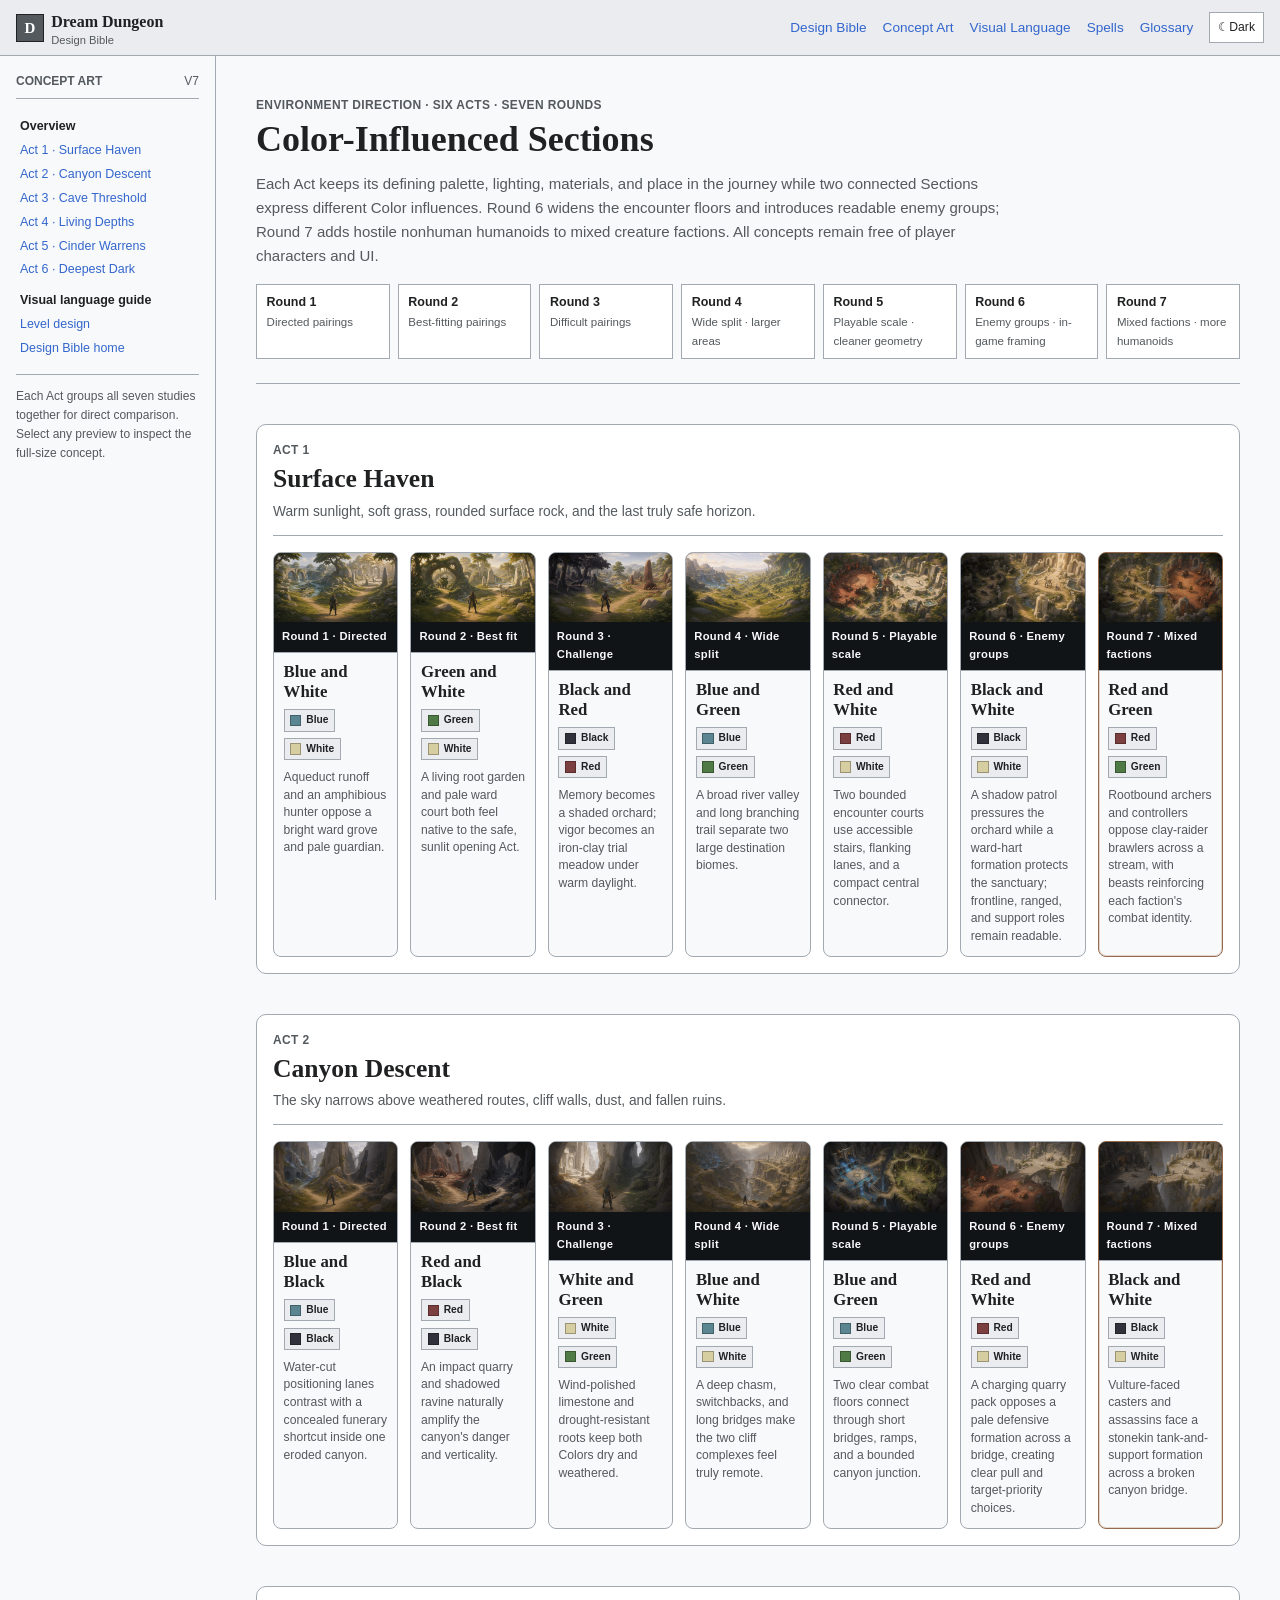
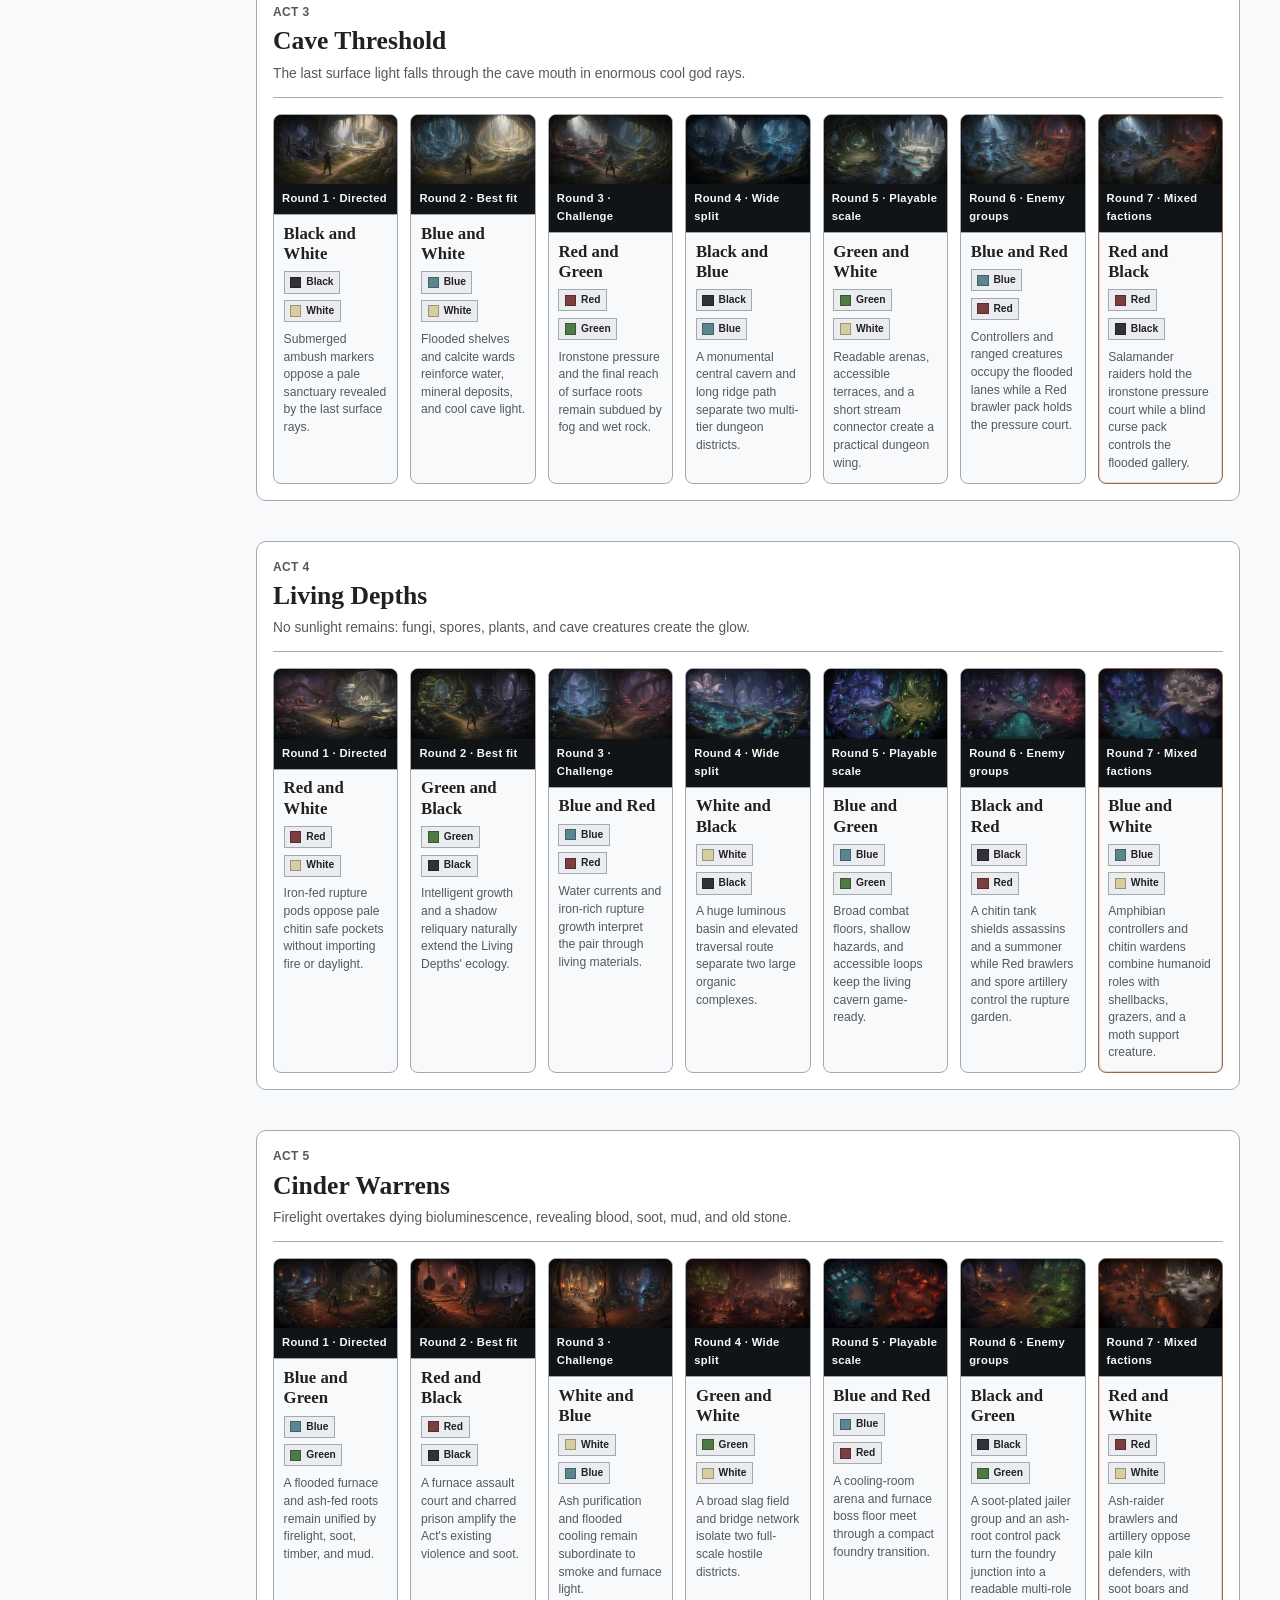
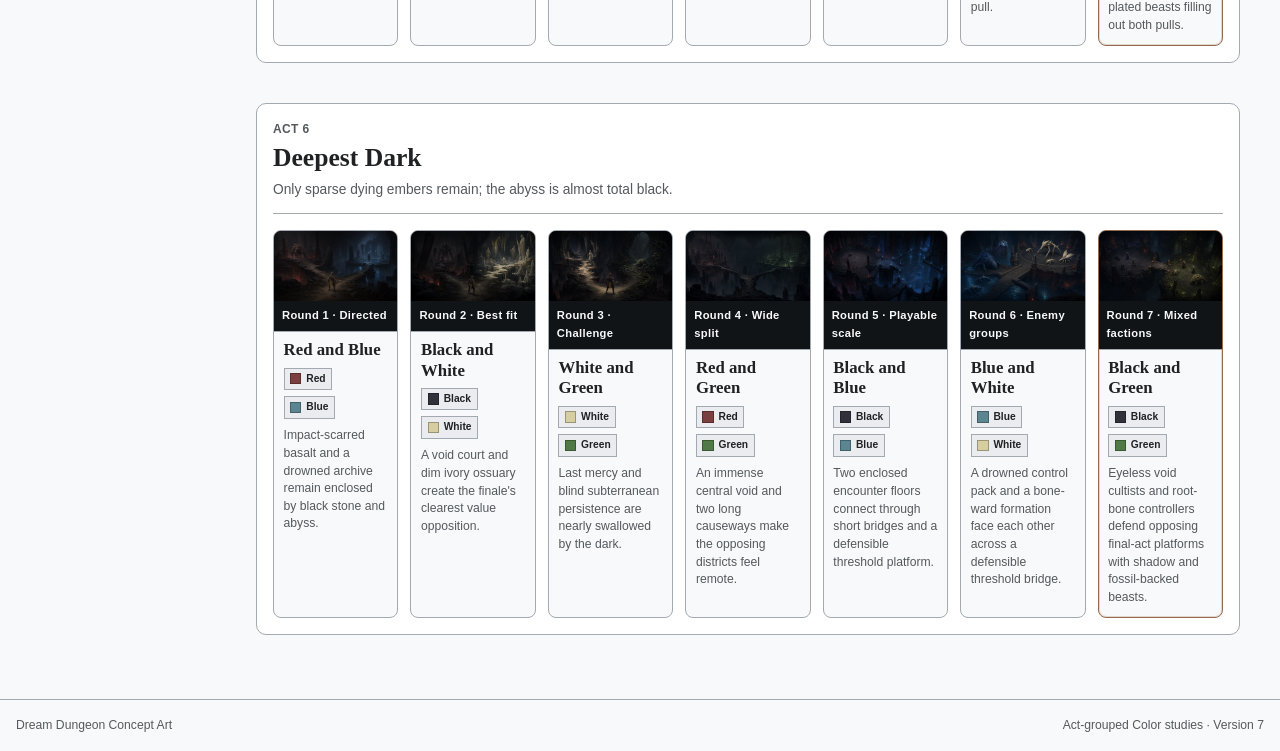
==== commit 981efef9: "Add mixed-faction concept art round" ====
--- a/concept-art.html
+++ b/concept-art.html
@@ -4,9 +4,9 @@
     <meta charset="utf-8" />
     <meta name="viewport" content="width=device-width, initial-scale=1" />
     <meta name="theme-color" content="#202122" />
-    <meta name="description" content="Dream Dungeon concept art grouped by Act, with six rounds of Color-influenced playable dungeon Sections and enemy encounters." />
+    <meta name="description" content="Dream Dungeon concept art grouped by Act, with seven rounds of Color-influenced playable dungeon Sections and enemy encounters." />
     <title>Dream Dungeon &mdash; Concept Art</title>
-    <link rel="stylesheet" href="styles.css?v=6" />
+    <link rel="stylesheet" href="styles.css?v=7" />
   </head>
   <body>
     <a class="skip-link" href="#content">Skip to content</a>
@@ -28,7 +28,7 @@
 
     <main class="shell">
       <aside id="sidebar" class="sidebar" aria-label="Concept art navigation">
-        <div class="sidebar-heading"><span>Concept art</span><span class="version">v6</span></div>
+        <div class="sidebar-heading"><span>Concept art</span><span class="version">v7</span></div>
         <nav class="chapter-nav">
           <a class="part-link" href="#overview">Overview</a>
           <a href="#act-1">Act 1 &middot; Surface Haven</a>
@@ -41,14 +41,14 @@
           <a href="index.html#world-systems">Level design</a>
           <a href="index.html">Design Bible home</a>
         </nav>
-        <p class="sidebar-note">Each Act groups all six studies together for direct comparison. Select any preview to inspect the full-size concept.</p>
+        <p class="sidebar-note">Each Act groups all seven studies together for direct comparison. Select any preview to inspect the full-size concept.</p>
       </aside>
 
       <div id="content" class="content concept-page">
         <section id="overview" class="spell-page-hero">
-          <p class="eyebrow">Environment direction &middot; Six Acts &middot; Six rounds</p>
+          <p class="eyebrow">Environment direction &middot; Six Acts &middot; Seven rounds</p>
           <h1>Color-Influenced Sections</h1>
-          <p>Each Act keeps its defining palette, lighting, materials, and place in the journey while two connected Sections express different Color influences. Round 5 returns to a tighter raid-and-dungeon scale; Round 6 widens the encounter floors and adds document-informed enemy groups with readable combat roles. All concepts remain free of player models and UI.</p>
+          <p>Each Act keeps its defining palette, lighting, materials, and place in the journey while two connected Sections express different Color influences. Round 6 widens the encounter floors and introduces readable enemy groups; Round 7 adds hostile nonhuman humanoids to mixed creature factions. All concepts remain free of player characters and UI.</p>
           <div class="concept-round-key" aria-label="Concept art round key">
             <div><strong>Round 1</strong><span>Directed pairings</span></div>
             <div><strong>Round 2</strong><span>Best-fitting pairings</span></div>
@@ -56,6 +56,7 @@
             <div><strong>Round 4</strong><span>Wide split &middot; larger areas</span></div>
             <div><strong>Round 5</strong><span>Playable scale &middot; cleaner geometry</span></div>
             <div><strong>Round 6</strong><span>Enemy groups &middot; in-game framing</span></div>
+            <div><strong>Round 7</strong><span>Mixed factions &middot; more humanoids</span></div>
           </div>
         </section>
 
@@ -82,9 +83,13 @@
               <button class="concept-image-trigger" type="button" data-full-image="environment/color-influenced-acts-playable-v5/act-1-red-white.png" data-caption="Act 1 &mdash; Red and White &mdash; Round 5: Playable scale" aria-label="Open full-size Act 1 Red and White playable-scale concept"><img loading="lazy" src="environment/color-influenced-acts-playable-v5/act-1-red-white.png" alt="Act 1 playable Red training court and White ward cloister connected by a compact gatehouse."><span>Round 5 &middot; Playable scale</span></button>
               <div class="concept-preview-copy"><div class="concept-preview-title"><h3>Red and White</h3><div class="concept-colors"><span class="concept-color color-red">Red</span><span class="concept-color color-white">White</span></div></div><p>Two bounded encounter courts use accessible stairs, flanking lanes, and a compact central connector.</p></div>
             </article>
-            <article class="concept-preview concept-preview-new">
+            <article class="concept-preview">
               <button class="concept-image-trigger" type="button" data-full-image="environment/color-influenced-acts-encounters-v6/act-1-black-white.png" data-caption="Act 1 &mdash; Black and White &mdash; Round 6: Enemy groups" aria-label="Open full-size Act 1 Black and White enemy-group concept"><img loading="lazy" src="environment/color-influenced-acts-encounters-v6/act-1-black-white.png" alt="Act 1 Black memorial orchard and White ward court with two readable creature groups on wider encounter floors."><span>Round 6 &middot; Enemy groups</span></button>
               <div class="concept-preview-copy"><div class="concept-preview-title"><h3>Black and White</h3><div class="concept-colors"><span class="concept-color color-black">Black</span><span class="concept-color color-white">White</span></div></div><p>A shadow patrol pressures the orchard while a ward-hart formation protects the sanctuary; frontline, ranged, and support roles remain readable.</p></div>
+            </article>
+            <article class="concept-preview concept-preview-new">
+              <button class="concept-image-trigger" type="button" data-full-image="environment/color-influenced-acts-humanoids-v7/act-1-red-green.png" data-caption="Act 1 &mdash; Red and Green &mdash; Round 7: Mixed factions" aria-label="Open full-size Act 1 Red and Green mixed-faction concept"><img loading="lazy" src="environment/color-influenced-acts-humanoids-v7/act-1-red-green.png" alt="Act 1 Green root terrace and Red clay court with bestial humanoid enemies and creature companions."><span>Round 7 &middot; Mixed factions</span></button>
+              <div class="concept-preview-copy"><div class="concept-preview-title"><h3>Red and Green</h3><div class="concept-colors"><span class="concept-color color-red">Red</span><span class="concept-color color-green">Green</span></div></div><p>Rootbound archers and controllers oppose clay-raider brawlers across a stream, with beasts reinforcing each faction's combat identity.</p></div>
             </article>
           </div>
         </section>
@@ -97,7 +102,8 @@
             <article class="concept-preview"><button class="concept-image-trigger" type="button" data-full-image="environment/color-influenced-acts-challenge-v3/act-2-white-green.png" data-caption="Act 2 — White and Green — Round 3: Design challenge" aria-label="Open full-size Act 2 White and Green concept"><img loading="lazy" src="environment/color-influenced-acts-challenge-v3/act-2-white-green.png" alt="Act 2 split between a White limestone chapel and Green lichen fault."><span>Round 3 &middot; Challenge</span></button><div class="concept-preview-copy"><div class="concept-preview-title"><h3>White and Green</h3><div class="concept-colors"><span class="concept-color color-white">White</span><span class="concept-color color-green">Green</span></div></div><p>Wind-polished limestone and drought-resistant roots keep both Colors dry and weathered.</p></div></article>
             <article class="concept-preview"><button class="concept-image-trigger" type="button" data-full-image="environment/color-influenced-acts-wide-split-v4/act-2-blue-white.png" data-caption="Act 2 — Blue and White — Round 4: Wide split" aria-label="Open full-size Act 2 Blue and White wide-split concept"><img loading="lazy" src="environment/color-influenced-acts-wide-split-v4/act-2-blue-white.png" alt="Act 2 vast chasm separating a Blue runoff fortress and White limestone sanctuary."><span>Round 4 &middot; Wide split</span></button><div class="concept-preview-copy"><div class="concept-preview-title"><h3>Blue and White</h3><div class="concept-colors"><span class="concept-color color-blue">Blue</span><span class="concept-color color-white">White</span></div></div><p>A deep chasm, switchbacks, and long bridges make the two cliff complexes feel truly remote.</p></div></article>
             <article class="concept-preview"><button class="concept-image-trigger" type="button" data-full-image="environment/color-influenced-acts-playable-v5/act-2-blue-green.png" data-caption="Act 2 &mdash; Blue and Green &mdash; Round 5: Playable scale" aria-label="Open full-size Act 2 Blue and Green playable-scale concept"><img loading="lazy" src="environment/color-influenced-acts-playable-v5/act-2-blue-green.png" alt="Act 2 playable Blue runoff terrace and Green lichen arena connected across a contained ravine."><span>Round 5 &middot; Playable scale</span></button><div class="concept-preview-copy"><div class="concept-preview-title"><h3>Blue and Green</h3><div class="concept-colors"><span class="concept-color color-blue">Blue</span><span class="concept-color color-green">Green</span></div></div><p>Two clear combat floors connect through short bridges, ramps, and a bounded canyon junction.</p></div></article>
-            <article class="concept-preview concept-preview-new"><button class="concept-image-trigger" type="button" data-full-image="environment/color-influenced-acts-encounters-v6/act-2-red-white.png" data-caption="Act 2 &mdash; Red and White &mdash; Round 6: Enemy groups" aria-label="Open full-size Act 2 Red and White enemy-group concept"><img loading="lazy" src="environment/color-influenced-acts-encounters-v6/act-2-red-white.png" alt="Act 2 Red quarry and White defensive shelf with creature enemy groups positioned across a bridge."><span>Round 6 &middot; Enemy groups</span></button><div class="concept-preview-copy"><div class="concept-preview-title"><h3>Red and White</h3><div class="concept-colors"><span class="concept-color color-red">Red</span><span class="concept-color color-white">White</span></div></div><p>A charging quarry pack opposes a pale defensive formation across a bridge, creating clear pull and target-priority choices.</p></div></article>
+            <article class="concept-preview"><button class="concept-image-trigger" type="button" data-full-image="environment/color-influenced-acts-encounters-v6/act-2-red-white.png" data-caption="Act 2 &mdash; Red and White &mdash; Round 6: Enemy groups" aria-label="Open full-size Act 2 Red and White enemy-group concept"><img loading="lazy" src="environment/color-influenced-acts-encounters-v6/act-2-red-white.png" alt="Act 2 Red quarry and White defensive shelf with creature enemy groups positioned across a bridge."><span>Round 6 &middot; Enemy groups</span></button><div class="concept-preview-copy"><div class="concept-preview-title"><h3>Red and White</h3><div class="concept-colors"><span class="concept-color color-red">Red</span><span class="concept-color color-white">White</span></div></div><p>A charging quarry pack opposes a pale defensive formation across a bridge, creating clear pull and target-priority choices.</p></div></article>
+            <article class="concept-preview concept-preview-new"><button class="concept-image-trigger" type="button" data-full-image="environment/color-influenced-acts-humanoids-v7/act-2-black-white.png" data-caption="Act 2 &mdash; Black and White &mdash; Round 7: Mixed factions" aria-label="Open full-size Act 2 Black and White mixed-faction concept"><img loading="lazy" src="environment/color-influenced-acts-humanoids-v7/act-2-black-white.png" alt="Act 2 Black funerary ledge and White limestone shelf with hostile humanoids and canyon beasts."><span>Round 7 &middot; Mixed factions</span></button><div class="concept-preview-copy"><div class="concept-preview-title"><h3>Black and White</h3><div class="concept-colors"><span class="concept-color color-black">Black</span><span class="concept-color color-white">White</span></div></div><p>Vulture-faced casters and assassins face a stonekin tank-and-support formation across a broken canyon bridge.</p></div></article>
           </div>
         </section>
 
@@ -109,7 +115,8 @@
             <article class="concept-preview"><button class="concept-image-trigger" type="button" data-full-image="environment/color-influenced-acts-challenge-v3/act-3-red-green.png" data-caption="Act 3 — Red and Green — Round 3: Design challenge" aria-label="Open full-size Act 3 Red and Green concept"><img loading="lazy" src="environment/color-influenced-acts-challenge-v3/act-3-red-green.png" alt="Act 3 split between Red ironstone pressure and Green root grotto."><span>Round 3 &middot; Challenge</span></button><div class="concept-preview-copy"><div class="concept-preview-title"><h3>Red and Green</h3><div class="concept-colors"><span class="concept-color color-red">Red</span><span class="concept-color color-green">Green</span></div></div><p>Ironstone pressure and the final reach of surface roots remain subdued by fog and wet rock.</p></div></article>
             <article class="concept-preview"><button class="concept-image-trigger" type="button" data-full-image="environment/color-influenced-acts-wide-split-v4/act-3-black-blue.png" data-caption="Act 3 — Black and Blue — Round 4: Wide split" aria-label="Open full-size Act 3 Black and Blue wide-split concept"><img loading="lazy" src="environment/color-influenced-acts-wide-split-v4/act-3-black-blue.png" alt="Act 3 monumental cavern separating Black stepped ruins and a Blue flooded archive."><span>Round 4 &middot; Wide split</span></button><div class="concept-preview-copy"><div class="concept-preview-title"><h3>Black and Blue</h3><div class="concept-colors"><span class="concept-color color-black">Black</span><span class="concept-color color-blue">Blue</span></div></div><p>A monumental central cavern and long ridge path separate two multi-tier dungeon districts.</p></div></article>
             <article class="concept-preview"><button class="concept-image-trigger" type="button" data-full-image="environment/color-influenced-acts-playable-v5/act-3-green-white.png" data-caption="Act 3 &mdash; Green and White &mdash; Round 5: Playable scale" aria-label="Open full-size Act 3 Green and White playable-scale concept"><img loading="lazy" src="environment/color-influenced-acts-playable-v5/act-3-green-white.png" alt="Act 3 playable Green root grotto and White calcite ward hall connected by a shallow stream chamber."><span>Round 5 &middot; Playable scale</span></button><div class="concept-preview-copy"><div class="concept-preview-title"><h3>Green and White</h3><div class="concept-colors"><span class="concept-color color-green">Green</span><span class="concept-color color-white">White</span></div></div><p>Readable arenas, accessible terraces, and a short stream connector create a practical dungeon wing.</p></div></article>
-            <article class="concept-preview concept-preview-new"><button class="concept-image-trigger" type="button" data-full-image="environment/color-influenced-acts-encounters-v6/act-3-blue-red.png" data-caption="Act 3 &mdash; Blue and Red &mdash; Round 6: Enemy groups" aria-label="Open full-size Act 3 Blue and Red enemy-group concept"><img loading="lazy" src="environment/color-influenced-acts-encounters-v6/act-3-blue-red.png" alt="Act 3 Blue flooded lanes and Red pressure court with distinct creature groups on playable encounter floors."><span>Round 6 &middot; Enemy groups</span></button><div class="concept-preview-copy"><div class="concept-preview-title"><h3>Blue and Red</h3><div class="concept-colors"><span class="concept-color color-blue">Blue</span><span class="concept-color color-red">Red</span></div></div><p>Controllers and ranged creatures occupy the flooded lanes while a Red brawler pack holds the pressure court.</p></div></article>
+            <article class="concept-preview"><button class="concept-image-trigger" type="button" data-full-image="environment/color-influenced-acts-encounters-v6/act-3-blue-red.png" data-caption="Act 3 &mdash; Blue and Red &mdash; Round 6: Enemy groups" aria-label="Open full-size Act 3 Blue and Red enemy-group concept"><img loading="lazy" src="environment/color-influenced-acts-encounters-v6/act-3-blue-red.png" alt="Act 3 Blue flooded lanes and Red pressure court with distinct creature groups on playable encounter floors."><span>Round 6 &middot; Enemy groups</span></button><div class="concept-preview-copy"><div class="concept-preview-title"><h3>Blue and Red</h3><div class="concept-colors"><span class="concept-color color-blue">Blue</span><span class="concept-color color-red">Red</span></div></div><p>Controllers and ranged creatures occupy the flooded lanes while a Red brawler pack holds the pressure court.</p></div></article>
+            <article class="concept-preview concept-preview-new"><button class="concept-image-trigger" type="button" data-full-image="environment/color-influenced-acts-humanoids-v7/act-3-red-black.png" data-caption="Act 3 &mdash; Red and Black &mdash; Round 7: Mixed factions" aria-label="Open full-size Act 3 Red and Black mixed-faction concept"><img loading="lazy" src="environment/color-influenced-acts-humanoids-v7/act-3-red-black.png" alt="Act 3 Red ironstone court and Black flooded gallery with nonhuman raiders, casters, and cave creatures."><span>Round 7 &middot; Mixed factions</span></button><div class="concept-preview-copy"><div class="concept-preview-title"><h3>Red and Black</h3><div class="concept-colors"><span class="concept-color color-red">Red</span><span class="concept-color color-black">Black</span></div></div><p>Salamander raiders hold the ironstone pressure court while a blind curse pack controls the flooded gallery.</p></div></article>
           </div>
         </section>
 
@@ -121,7 +128,8 @@
             <article class="concept-preview"><button class="concept-image-trigger" type="button" data-full-image="environment/color-influenced-acts-challenge-v3/act-4-blue-red.png" data-caption="Act 4 — Blue and Red — Round 3: Design challenge" aria-label="Open full-size Act 4 Blue and Red concept"><img loading="lazy" src="environment/color-influenced-acts-challenge-v3/act-4-blue-red.png" alt="Act 4 split between a Blue fungal lagoon and Red iron-fed garden."><span>Round 3 &middot; Challenge</span></button><div class="concept-preview-copy"><div class="concept-preview-title"><h3>Blue and Red</h3><div class="concept-colors"><span class="concept-color color-blue">Blue</span><span class="concept-color color-red">Red</span></div></div><p>Water currents and iron-rich rupture growth interpret the pair through living materials.</p></div></article>
             <article class="concept-preview"><button class="concept-image-trigger" type="button" data-full-image="environment/color-influenced-acts-wide-split-v4/act-4-white-black.png" data-caption="Act 4 — White and Black — Round 4: Wide split" aria-label="Open full-size Act 4 White and Black wide-split concept"><img loading="lazy" src="environment/color-influenced-acts-wide-split-v4/act-4-white-black.png" alt="Act 4 broad fungal basin separating a White chitin cathedral and Black root hollow."><span>Round 4 &middot; Wide split</span></button><div class="concept-preview-copy"><div class="concept-preview-title"><h3>White and Black</h3><div class="concept-colors"><span class="concept-color color-white">White</span><span class="concept-color color-black">Black</span></div></div><p>A huge luminous basin and elevated traversal route separate two large organic complexes.</p></div></article>
             <article class="concept-preview"><button class="concept-image-trigger" type="button" data-full-image="environment/color-influenced-acts-playable-v5/act-4-blue-green.png" data-caption="Act 4 &mdash; Blue and Green &mdash; Round 5: Playable scale" aria-label="Open full-size Act 4 Blue and Green playable-scale concept"><img loading="lazy" src="environment/color-influenced-acts-playable-v5/act-4-blue-green.png" alt="Act 4 playable Blue fungal court and Green spore nursery connected by a chitin bridge chamber."><span>Round 5 &middot; Playable scale</span></button><div class="concept-preview-copy"><div class="concept-preview-title"><h3>Blue and Green</h3><div class="concept-colors"><span class="concept-color color-blue">Blue</span><span class="concept-color color-green">Green</span></div></div><p>Broad combat floors, shallow hazards, and accessible loops keep the living cavern game-ready.</p></div></article>
-            <article class="concept-preview concept-preview-new"><button class="concept-image-trigger" type="button" data-full-image="environment/color-influenced-acts-encounters-v6/act-4-black-red.png" data-caption="Act 4 &mdash; Black and Red &mdash; Round 6: Enemy groups" aria-label="Open full-size Act 4 Black and Red enemy-group concept"><img loading="lazy" src="environment/color-influenced-acts-encounters-v6/act-4-black-red.png" alt="Act 4 Black chitin hollow and Red rupture garden with insectoid and fungal enemy formations."><span>Round 6 &middot; Enemy groups</span></button><div class="concept-preview-copy"><div class="concept-preview-title"><h3>Black and Red</h3><div class="concept-colors"><span class="concept-color color-black">Black</span><span class="concept-color color-red">Red</span></div></div><p>A chitin tank shields assassins and a summoner while Red brawlers and spore artillery control the rupture garden.</p></div></article>
+            <article class="concept-preview"><button class="concept-image-trigger" type="button" data-full-image="environment/color-influenced-acts-encounters-v6/act-4-black-red.png" data-caption="Act 4 &mdash; Black and Red &mdash; Round 6: Enemy groups" aria-label="Open full-size Act 4 Black and Red enemy-group concept"><img loading="lazy" src="environment/color-influenced-acts-encounters-v6/act-4-black-red.png" alt="Act 4 Black chitin hollow and Red rupture garden with insectoid and fungal enemy formations."><span>Round 6 &middot; Enemy groups</span></button><div class="concept-preview-copy"><div class="concept-preview-title"><h3>Black and Red</h3><div class="concept-colors"><span class="concept-color color-black">Black</span><span class="concept-color color-red">Red</span></div></div><p>A chitin tank shields assassins and a summoner while Red brawlers and spore artillery control the rupture garden.</p></div></article>
+            <article class="concept-preview concept-preview-new"><button class="concept-image-trigger" type="button" data-full-image="environment/color-influenced-acts-humanoids-v7/act-4-blue-white.png" data-caption="Act 4 &mdash; Blue and White &mdash; Round 7: Mixed factions" aria-label="Open full-size Act 4 Blue and White mixed-faction concept"><img loading="lazy" src="environment/color-influenced-acts-humanoids-v7/act-4-blue-white.png" alt="Act 4 Blue fungal court and White chitin nursery with amphibian and insectoid humanoid enemies among cave creatures."><span>Round 7 &middot; Mixed factions</span></button><div class="concept-preview-copy"><div class="concept-preview-title"><h3>Blue and White</h3><div class="concept-colors"><span class="concept-color color-blue">Blue</span><span class="concept-color color-white">White</span></div></div><p>Amphibian controllers and chitin wardens combine humanoid roles with shellbacks, grazers, and a moth support creature.</p></div></article>
           </div>
         </section>
 
@@ -133,7 +141,8 @@
             <article class="concept-preview"><button class="concept-image-trigger" type="button" data-full-image="environment/color-influenced-acts-challenge-v3/act-5-white-blue.png" data-caption="Act 5 — White and Blue — Round 3: Design challenge" aria-label="Open full-size Act 5 White and Blue concept"><img loading="lazy" src="environment/color-influenced-acts-challenge-v3/act-5-white-blue.png" alt="Act 5 split between a White ash kiln and Blue cooling gallery."><span>Round 3 &middot; Challenge</span></button><div class="concept-preview-copy"><div class="concept-preview-title"><h3>White and Blue</h3><div class="concept-colors"><span class="concept-color color-white">White</span><span class="concept-color color-blue">Blue</span></div></div><p>Ash purification and flooded cooling remain subordinate to smoke and furnace light.</p></div></article>
             <article class="concept-preview"><button class="concept-image-trigger" type="button" data-full-image="environment/color-influenced-acts-wide-split-v4/act-5-green-white.png" data-caption="Act 5 — Green and White — Round 4: Wide split" aria-label="Open full-size Act 5 Green and White wide-split concept"><img loading="lazy" src="environment/color-influenced-acts-wide-split-v4/act-5-green-white.png" alt="Act 5 vast slag warren separating a Green ash-root infestation and White ash kiln."><span>Round 4 &middot; Wide split</span></button><div class="concept-preview-copy"><div class="concept-preview-title"><h3>Green and White</h3><div class="concept-colors"><span class="concept-color color-green">Green</span><span class="concept-color color-white">White</span></div></div><p>A broad slag field and bridge network isolate two full-scale hostile districts.</p></div></article>
             <article class="concept-preview"><button class="concept-image-trigger" type="button" data-full-image="environment/color-influenced-acts-playable-v5/act-5-blue-red.png" data-caption="Act 5 &mdash; Blue and Red &mdash; Round 5: Playable scale" aria-label="Open full-size Act 5 Blue and Red playable-scale concept"><img loading="lazy" src="environment/color-influenced-acts-playable-v5/act-5-blue-red.png" alt="Act 5 playable Blue cooling gallery and Red furnace arena connected by a soot-dark foundry corridor."><span>Round 5 &middot; Playable scale</span></button><div class="concept-preview-copy"><div class="concept-preview-title"><h3>Blue and Red</h3><div class="concept-colors"><span class="concept-color color-blue">Blue</span><span class="concept-color color-red">Red</span></div></div><p>A cooling-room arena and furnace boss floor meet through a compact foundry transition.</p></div></article>
-            <article class="concept-preview concept-preview-new"><button class="concept-image-trigger" type="button" data-full-image="environment/color-influenced-acts-encounters-v6/act-5-black-green.png" data-caption="Act 5 &mdash; Black and Green &mdash; Round 6: Enemy groups" aria-label="Open full-size Act 5 Black and Green enemy-group concept"><img loading="lazy" src="environment/color-influenced-acts-encounters-v6/act-5-black-green.png" alt="Act 5 Black soot foundry and Green ash-root yard with quadrupedal and insectoid enemy groups."><span>Round 6 &middot; Enemy groups</span></button><div class="concept-preview-copy"><div class="concept-preview-title"><h3>Black and Green</h3><div class="concept-colors"><span class="concept-color color-black">Black</span><span class="concept-color color-green">Green</span></div></div><p>A soot-plated jailer group and an ash-root control pack turn the foundry junction into a readable multi-role pull.</p></div></article>
+            <article class="concept-preview"><button class="concept-image-trigger" type="button" data-full-image="environment/color-influenced-acts-encounters-v6/act-5-black-green.png" data-caption="Act 5 &mdash; Black and Green &mdash; Round 6: Enemy groups" aria-label="Open full-size Act 5 Black and Green enemy-group concept"><img loading="lazy" src="environment/color-influenced-acts-encounters-v6/act-5-black-green.png" alt="Act 5 Black soot foundry and Green ash-root yard with quadrupedal and insectoid enemy groups."><span>Round 6 &middot; Enemy groups</span></button><div class="concept-preview-copy"><div class="concept-preview-title"><h3>Black and Green</h3><div class="concept-colors"><span class="concept-color color-black">Black</span><span class="concept-color color-green">Green</span></div></div><p>A soot-plated jailer group and an ash-root control pack turn the foundry junction into a readable multi-role pull.</p></div></article>
+            <article class="concept-preview concept-preview-new"><button class="concept-image-trigger" type="button" data-full-image="environment/color-influenced-acts-humanoids-v7/act-5-red-white.png" data-caption="Act 5 &mdash; Red and White &mdash; Round 7: Mixed factions" aria-label="Open full-size Act 5 Red and White mixed-faction concept"><img loading="lazy" src="environment/color-influenced-acts-humanoids-v7/act-5-red-white.png" alt="Act 5 Red furnace yard and White ash-kiln ward with horned raiders, pale defenders, and beasts."><span>Round 7 &middot; Mixed factions</span></button><div class="concept-preview-copy"><div class="concept-preview-title"><h3>Red and White</h3><div class="concept-colors"><span class="concept-color color-red">Red</span><span class="concept-color color-white">White</span></div></div><p>Ash-raider brawlers and artillery oppose pale kiln defenders, with soot boars and plated beasts filling out both pulls.</p></div></article>
           </div>
         </section>
 
@@ -145,7 +154,8 @@
             <article class="concept-preview"><button class="concept-image-trigger" type="button" data-full-image="environment/color-influenced-acts-challenge-v3/act-6-white-green.png" data-caption="Act 6 — White and Green — Round 3: Design challenge" aria-label="Open full-size Act 6 White and Green concept"><img loading="lazy" src="environment/color-influenced-acts-challenge-v3/act-6-white-green.png" alt="Act 6 split between a White ossuary and Green root crypt."><span>Round 3 &middot; Challenge</span></button><div class="concept-preview-copy"><div class="concept-preview-title"><h3>White and Green</h3><div class="concept-colors"><span class="concept-color color-white">White</span><span class="concept-color color-green">Green</span></div></div><p>Last mercy and blind subterranean persistence are nearly swallowed by the dark.</p></div></article>
             <article class="concept-preview"><button class="concept-image-trigger" type="button" data-full-image="environment/color-influenced-acts-wide-split-v4/act-6-red-green.png" data-caption="Act 6 — Red and Green — Round 4: Wide split" aria-label="Open full-size Act 6 Red and Green wide-split concept"><img loading="lazy" src="environment/color-influenced-acts-wide-split-v4/act-6-red-green.png" alt="Act 6 immense abyss separating a Red dying-ember citadel and Green root-fossil labyrinth."><span>Round 4 &middot; Wide split</span></button><div class="concept-preview-copy"><div class="concept-preview-title"><h3>Red and Green</h3><div class="concept-colors"><span class="concept-color color-red">Red</span><span class="concept-color color-green">Green</span></div></div><p>An immense central void and two long causeways make the opposing districts feel remote.</p></div></article>
             <article class="concept-preview"><button class="concept-image-trigger" type="button" data-full-image="environment/color-influenced-acts-playable-v5/act-6-black-blue.png" data-caption="Act 6 &mdash; Black and Blue &mdash; Round 5: Playable scale" aria-label="Open full-size Act 6 Black and Blue playable-scale concept"><img loading="lazy" src="environment/color-influenced-acts-playable-v5/act-6-black-blue.png" alt="Act 6 playable Black void court and Blue drowned hall connected by a central threshold platform."><span>Round 5 &middot; Playable scale</span></button><div class="concept-preview-copy"><div class="concept-preview-title"><h3>Black and Blue</h3><div class="concept-colors"><span class="concept-color color-black">Black</span><span class="concept-color color-blue">Blue</span></div></div><p>Two enclosed encounter floors connect through short bridges and a defensible threshold platform.</p></div></article>
-            <article class="concept-preview concept-preview-new"><button class="concept-image-trigger" type="button" data-full-image="environment/color-influenced-acts-encounters-v6/act-6-blue-white.png" data-caption="Act 6 &mdash; Blue and White &mdash; Round 6: Enemy groups" aria-label="Open full-size Act 6 Blue and White enemy-group concept"><img loading="lazy" src="environment/color-influenced-acts-encounters-v6/act-6-blue-white.png" alt="Act 6 Blue drowned court and White bone ward with monstrous enemy groups facing a threshold bridge."><span>Round 6 &middot; Enemy groups</span></button><div class="concept-preview-copy"><div class="concept-preview-title"><h3>Blue and White</h3><div class="concept-colors"><span class="concept-color color-blue">Blue</span><span class="concept-color color-white">White</span></div></div><p>A drowned control pack and a bone-ward formation face each other across a defensible threshold bridge.</p></div></article>
+            <article class="concept-preview"><button class="concept-image-trigger" type="button" data-full-image="environment/color-influenced-acts-encounters-v6/act-6-blue-white.png" data-caption="Act 6 &mdash; Blue and White &mdash; Round 6: Enemy groups" aria-label="Open full-size Act 6 Blue and White enemy-group concept"><img loading="lazy" src="environment/color-influenced-acts-encounters-v6/act-6-blue-white.png" alt="Act 6 Blue drowned court and White bone ward with monstrous enemy groups facing a threshold bridge."><span>Round 6 &middot; Enemy groups</span></button><div class="concept-preview-copy"><div class="concept-preview-title"><h3>Blue and White</h3><div class="concept-colors"><span class="concept-color color-blue">Blue</span><span class="concept-color color-white">White</span></div></div><p>A drowned control pack and a bone-ward formation face each other across a defensible threshold bridge.</p></div></article>
+            <article class="concept-preview concept-preview-new"><button class="concept-image-trigger" type="button" data-full-image="environment/color-influenced-acts-humanoids-v7/act-6-black-green.png" data-caption="Act 6 &mdash; Black and Green &mdash; Round 7: Mixed factions" aria-label="Open full-size Act 6 Black and Green mixed-faction concept"><img loading="lazy" src="environment/color-influenced-acts-humanoids-v7/act-6-black-green.png" alt="Act 6 Black void court and Green fossil-root crypt with eyeless cult enemies and abyssal beasts."><span>Round 7 &middot; Mixed factions</span></button><div class="concept-preview-copy"><div class="concept-preview-title"><h3>Black and Green</h3><div class="concept-colors"><span class="concept-color color-black">Black</span><span class="concept-color color-green">Green</span></div></div><p>Eyeless void cultists and root-bone controllers defend opposing final-act platforms with shadow and fossil-backed beasts.</p></div></article>
           </div>
         </section>
       </div>
@@ -156,8 +166,8 @@
       <figure><img src="" alt=""><figcaption id="concept-lightbox-caption" aria-live="polite"></figcaption></figure>
     </dialog>
 
-    <footer class="site-footer"><span>Dream Dungeon Concept Art</span><span>Act-grouped Color studies &middot; Version 6</span></footer>
-    <script src="app.js?v=6" defer></script>
-    <script src="concept-art.js?v=6" defer></script>
+    <footer class="site-footer"><span>Dream Dungeon Concept Art</span><span>Act-grouped Color studies &middot; Version 7</span></footer>
+    <script src="app.js?v=7" defer></script>
+    <script src="concept-art.js?v=7" defer></script>
   </body>
 </html>
--- a/styles.css
+++ b/styles.css
@@ -142,7 +142,7 @@
 .source-links { display: flex; flex-wrap: wrap; gap: .5rem; }
 .source-links a { padding: .35rem .5rem; border: 1px solid var(--border); background: var(--surface); font-size: .8rem; }
 .concept-page { max-width: none; }
-.concept-round-key { display: grid; grid-template-columns: repeat(6, minmax(0, 1fr)); gap: .5rem; margin-top: 1rem; }
+.concept-round-key { display: grid; grid-template-columns: repeat(7, minmax(0, 1fr)); gap: .5rem; margin-top: 1rem; }
 .concept-round-key > div { padding: .5rem .6rem; border: 1px solid var(--border); background: var(--surface); }
 .concept-round-key strong, .concept-round-key span { display: block; }
 .concept-round-key strong { font-size: .78rem; }
@@ -151,7 +151,7 @@
 .act-concept-heading { padding-bottom: .75rem; border-bottom: 1px solid var(--border); }
 .act-concept-heading h2 { margin: 0; font: bold 1.6rem/1.2 Georgia, serif; }
 .act-concept-heading > p:last-child { margin: .35rem 0 0; color: var(--muted); font-size: .86rem; }
-.act-concept-grid { display: grid; grid-template-columns: repeat(6, minmax(0, 1fr)); gap: .75rem; margin-top: 1rem; }
+.act-concept-grid { display: grid; grid-template-columns: repeat(7, minmax(0, 1fr)); gap: .75rem; margin-top: 1rem; }
 .concept-preview { min-width: 0; overflow: hidden; border: 1px solid var(--border); border-radius: 8px; background: var(--page); }
 .concept-preview-new { border-color: color-mix(in srgb, var(--accent) 62%, var(--border)); box-shadow: inset 0 0 0 1px color-mix(in srgb, var(--accent) 20%, transparent); }
 .concept-image-trigger { display: block; overflow: hidden; width: 100%; padding: 0; border: 0; border-bottom: 1px solid var(--border); background: #111417; color: #f8f9fa; text-align: left; cursor: zoom-in; }
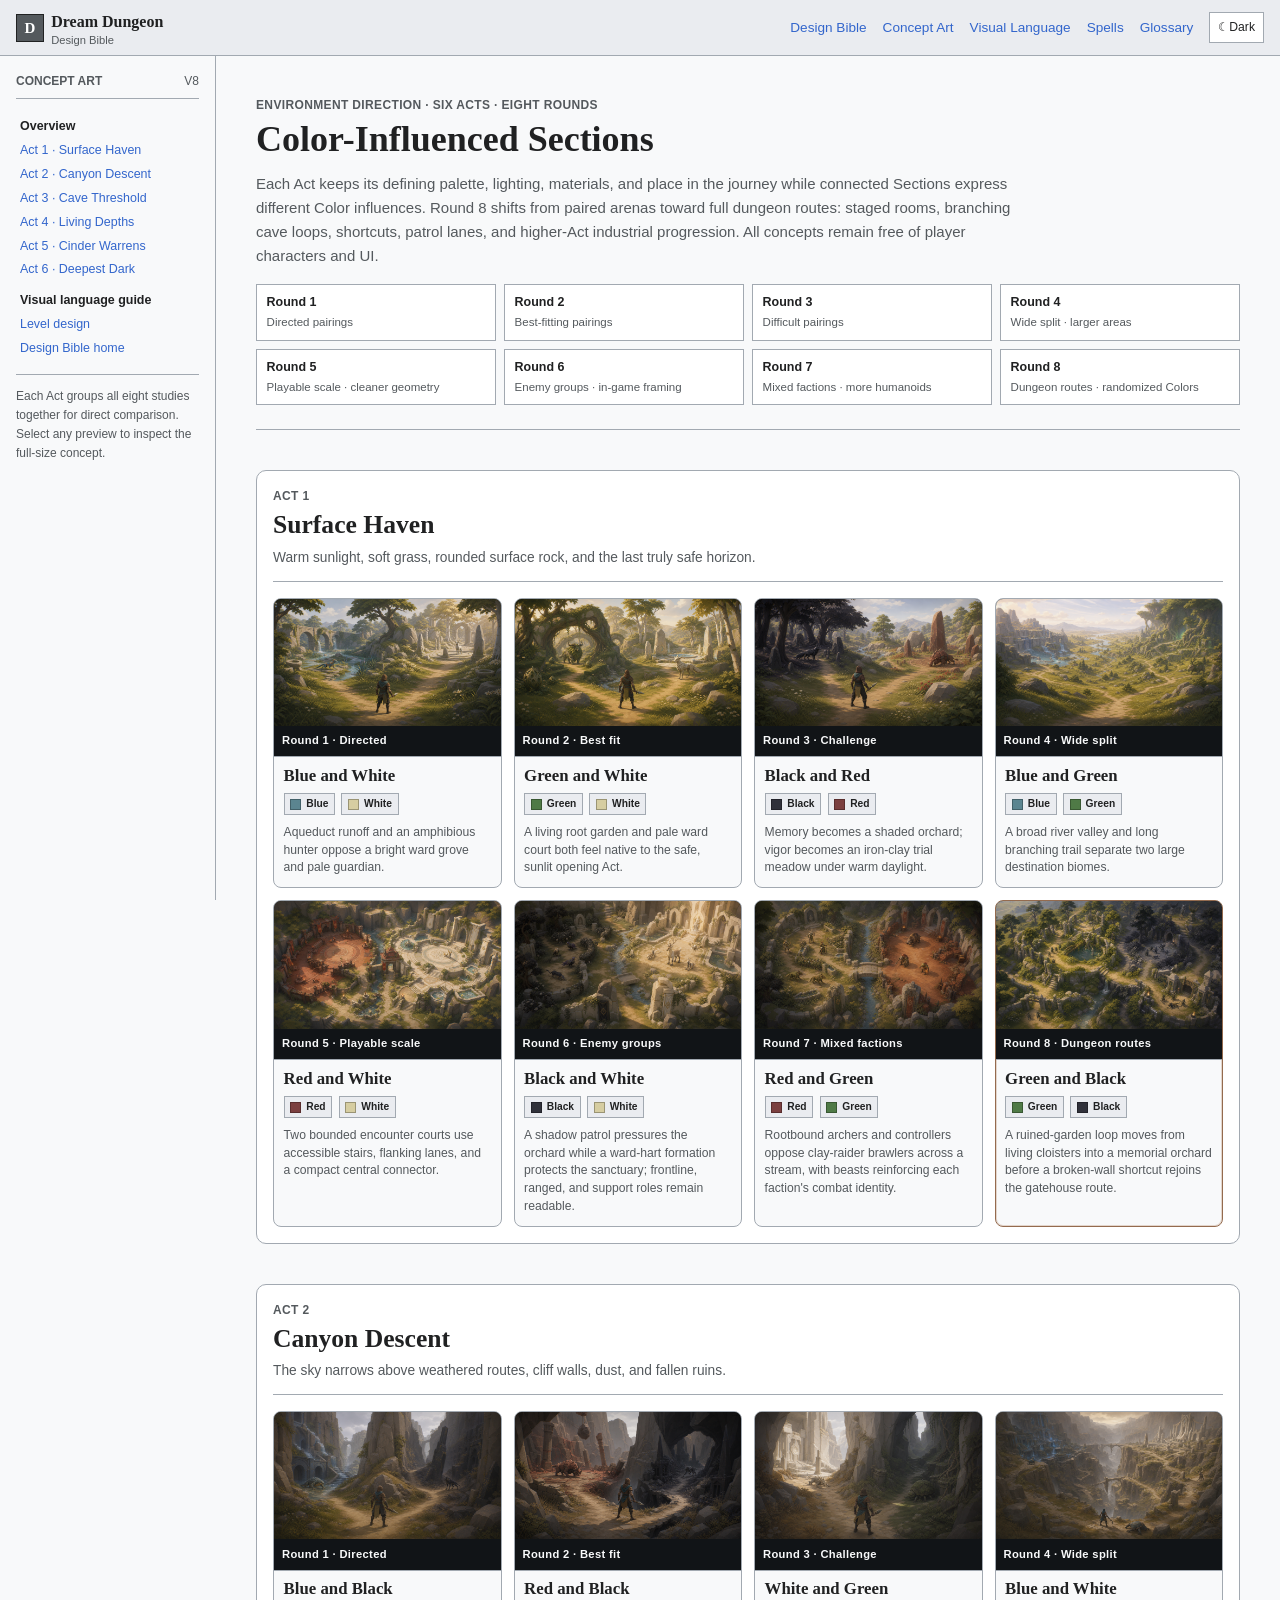
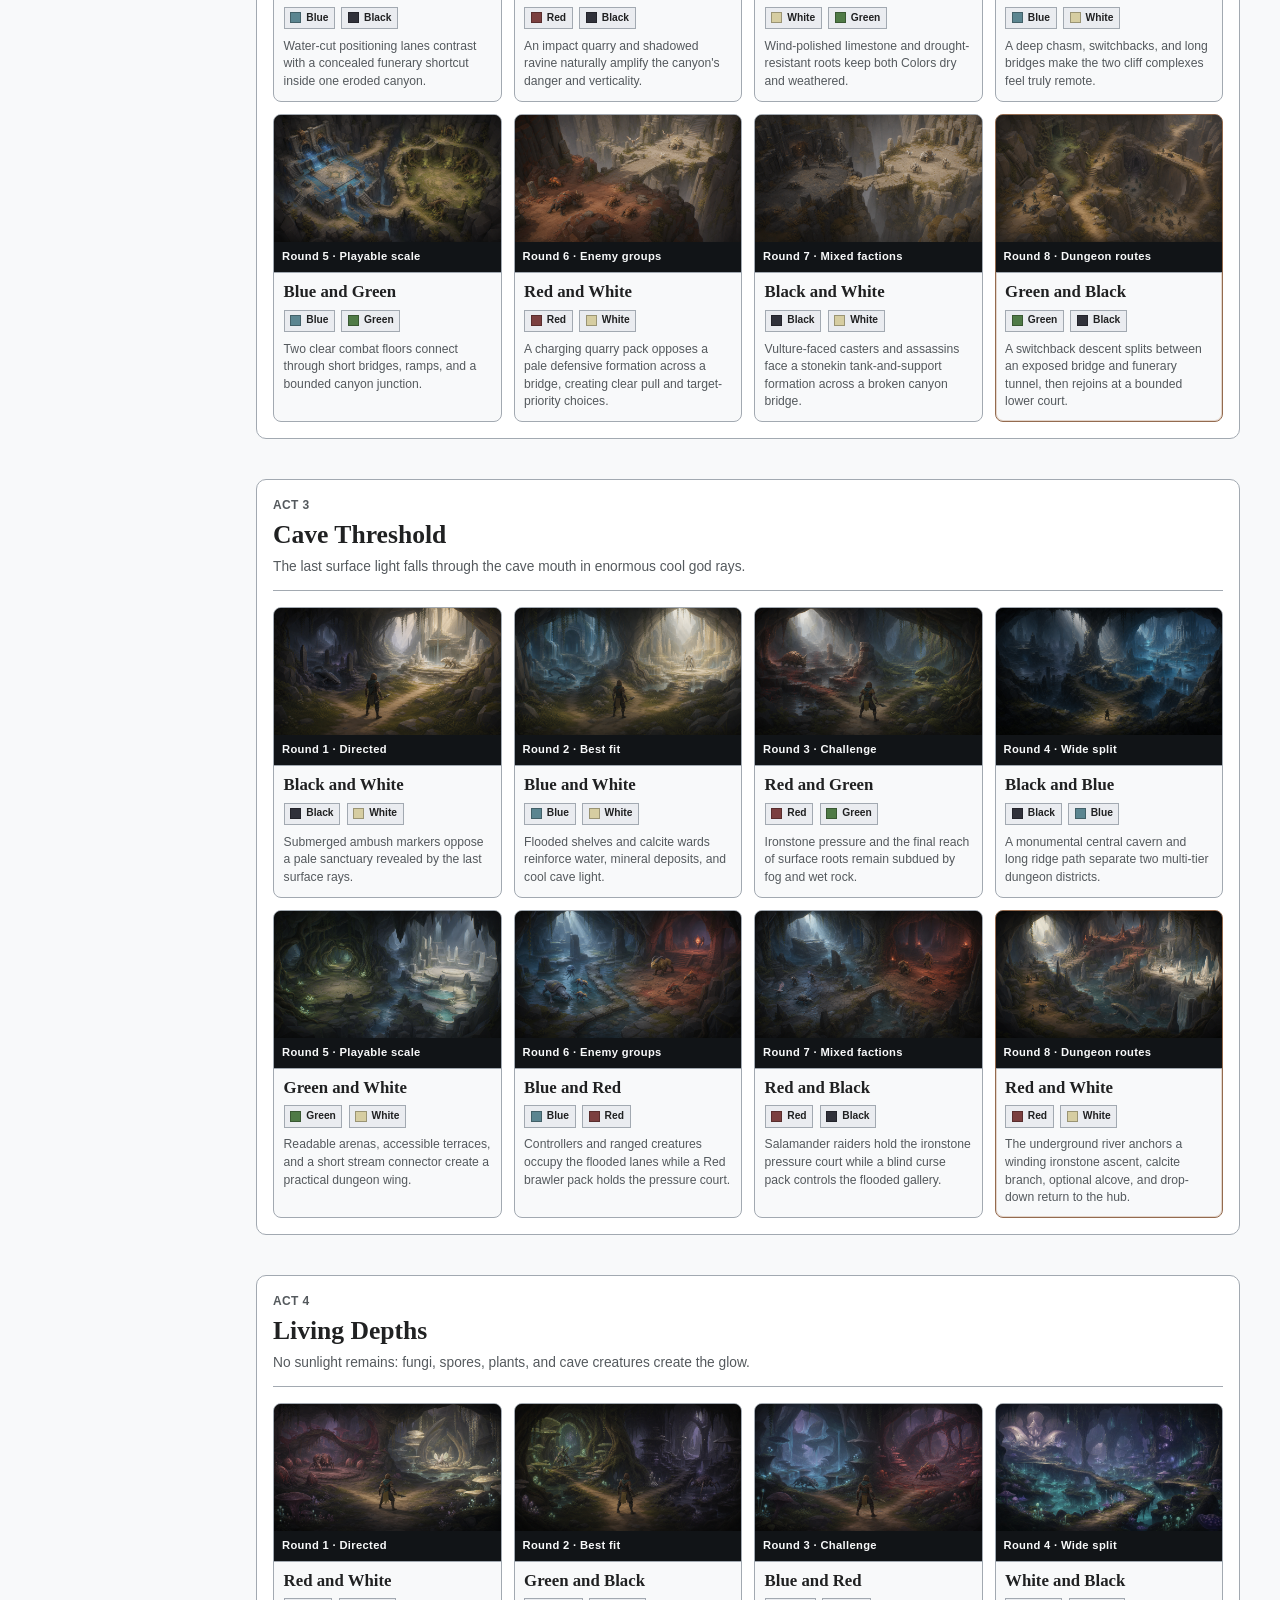
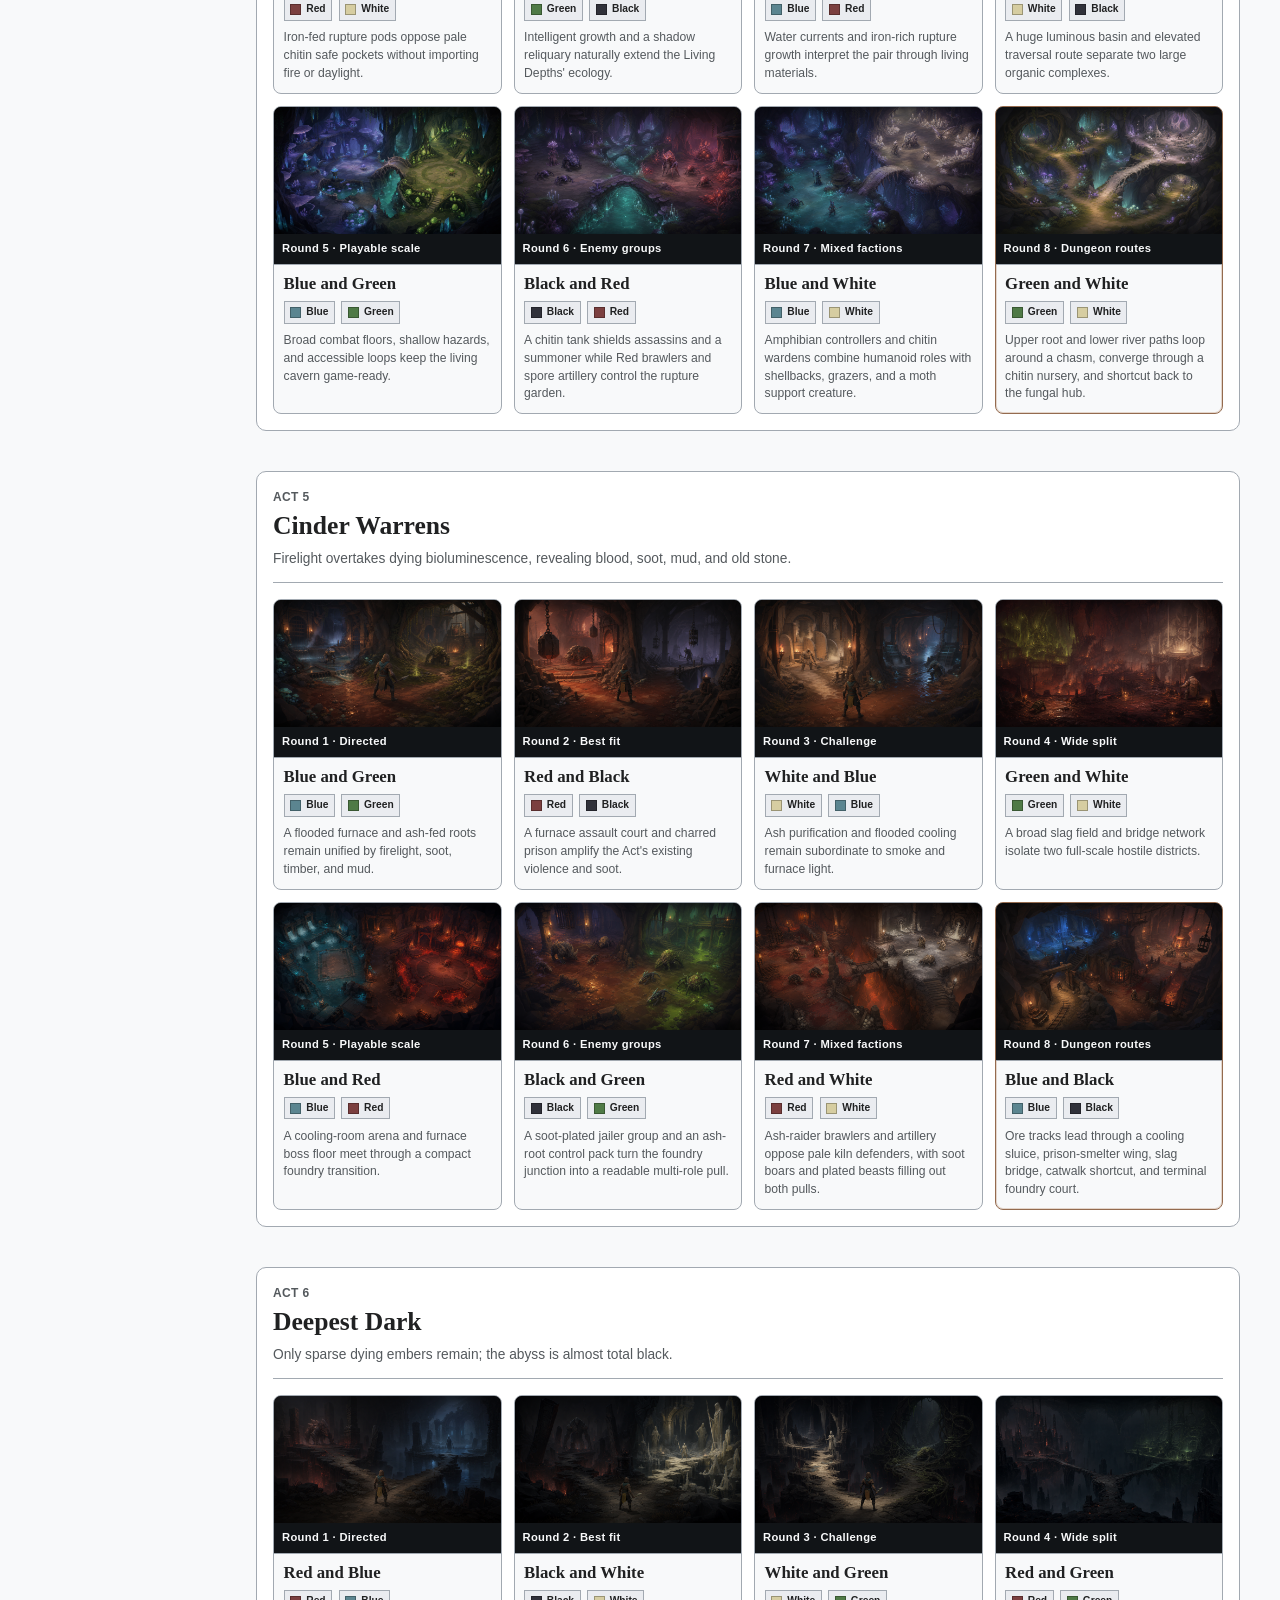
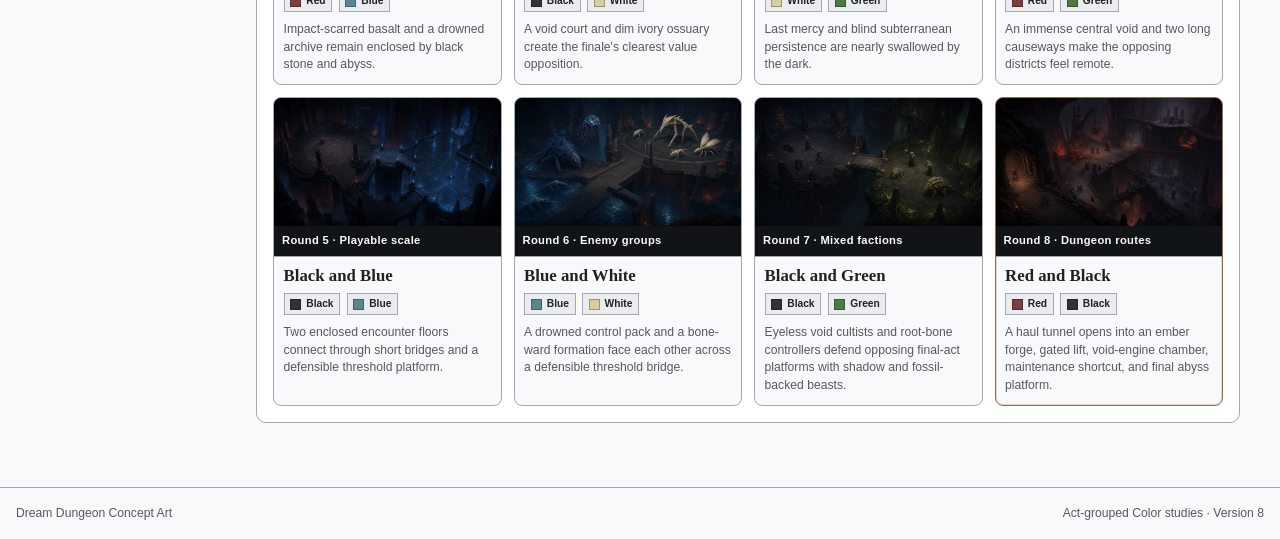
==== commit dea64962: "Add route-focused dungeon concept round" ====
--- a/concept-art.html
+++ b/concept-art.html
@@ -4,9 +4,9 @@
     <meta charset="utf-8" />
     <meta name="viewport" content="width=device-width, initial-scale=1" />
     <meta name="theme-color" content="#202122" />
-    <meta name="description" content="Dream Dungeon concept art grouped by Act, with seven rounds of Color-influenced playable dungeon Sections and enemy encounters." />
+    <meta name="description" content="Dream Dungeon concept art grouped by Act, with eight rounds of Color-influenced playable dungeon Sections, routes, and enemy encounters." />
     <title>Dream Dungeon &mdash; Concept Art</title>
-    <link rel="stylesheet" href="styles.css?v=7" />
+    <link rel="stylesheet" href="styles.css?v=8" />
   </head>
   <body>
     <a class="skip-link" href="#content">Skip to content</a>
@@ -28,7 +28,7 @@
 
     <main class="shell">
       <aside id="sidebar" class="sidebar" aria-label="Concept art navigation">
-        <div class="sidebar-heading"><span>Concept art</span><span class="version">v7</span></div>
+        <div class="sidebar-heading"><span>Concept art</span><span class="version">v8</span></div>
         <nav class="chapter-nav">
           <a class="part-link" href="#overview">Overview</a>
           <a href="#act-1">Act 1 &middot; Surface Haven</a>
@@ -41,14 +41,14 @@
           <a href="index.html#world-systems">Level design</a>
           <a href="index.html">Design Bible home</a>
         </nav>
-        <p class="sidebar-note">Each Act groups all seven studies together for direct comparison. Select any preview to inspect the full-size concept.</p>
+        <p class="sidebar-note">Each Act groups all eight studies together for direct comparison. Select any preview to inspect the full-size concept.</p>
       </aside>
 
       <div id="content" class="content concept-page">
         <section id="overview" class="spell-page-hero">
-          <p class="eyebrow">Environment direction &middot; Six Acts &middot; Seven rounds</p>
+          <p class="eyebrow">Environment direction &middot; Six Acts &middot; Eight rounds</p>
           <h1>Color-Influenced Sections</h1>
-          <p>Each Act keeps its defining palette, lighting, materials, and place in the journey while two connected Sections express different Color influences. Round 6 widens the encounter floors and introduces readable enemy groups; Round 7 adds hostile nonhuman humanoids to mixed creature factions. All concepts remain free of player characters and UI.</p>
+          <p>Each Act keeps its defining palette, lighting, materials, and place in the journey while connected Sections express different Color influences. Round 8 shifts from paired arenas toward full dungeon routes: staged rooms, branching cave loops, shortcuts, patrol lanes, and higher-Act industrial progression. All concepts remain free of player characters and UI.</p>
           <div class="concept-round-key" aria-label="Concept art round key">
             <div><strong>Round 1</strong><span>Directed pairings</span></div>
             <div><strong>Round 2</strong><span>Best-fitting pairings</span></div>
@@ -57,6 +57,7 @@
             <div><strong>Round 5</strong><span>Playable scale &middot; cleaner geometry</span></div>
             <div><strong>Round 6</strong><span>Enemy groups &middot; in-game framing</span></div>
             <div><strong>Round 7</strong><span>Mixed factions &middot; more humanoids</span></div>
+            <div><strong>Round 8</strong><span>Dungeon routes &middot; randomized Colors</span></div>
           </div>
         </section>
 
@@ -87,9 +88,13 @@
               <button class="concept-image-trigger" type="button" data-full-image="environment/color-influenced-acts-encounters-v6/act-1-black-white.png" data-caption="Act 1 &mdash; Black and White &mdash; Round 6: Enemy groups" aria-label="Open full-size Act 1 Black and White enemy-group concept"><img loading="lazy" src="environment/color-influenced-acts-encounters-v6/act-1-black-white.png" alt="Act 1 Black memorial orchard and White ward court with two readable creature groups on wider encounter floors."><span>Round 6 &middot; Enemy groups</span></button>
               <div class="concept-preview-copy"><div class="concept-preview-title"><h3>Black and White</h3><div class="concept-colors"><span class="concept-color color-black">Black</span><span class="concept-color color-white">White</span></div></div><p>A shadow patrol pressures the orchard while a ward-hart formation protects the sanctuary; frontline, ranged, and support roles remain readable.</p></div>
             </article>
-            <article class="concept-preview concept-preview-new">
+            <article class="concept-preview">
               <button class="concept-image-trigger" type="button" data-full-image="environment/color-influenced-acts-humanoids-v7/act-1-red-green.png" data-caption="Act 1 &mdash; Red and Green &mdash; Round 7: Mixed factions" aria-label="Open full-size Act 1 Red and Green mixed-faction concept"><img loading="lazy" src="environment/color-influenced-acts-humanoids-v7/act-1-red-green.png" alt="Act 1 Green root terrace and Red clay court with bestial humanoid enemies and creature companions."><span>Round 7 &middot; Mixed factions</span></button>
               <div class="concept-preview-copy"><div class="concept-preview-title"><h3>Red and Green</h3><div class="concept-colors"><span class="concept-color color-red">Red</span><span class="concept-color color-green">Green</span></div></div><p>Rootbound archers and controllers oppose clay-raider brawlers across a stream, with beasts reinforcing each faction's combat identity.</p></div>
+            </article>
+            <article class="concept-preview concept-preview-new">
+              <button class="concept-image-trigger" type="button" data-full-image="environment/color-influenced-acts-route-layouts-v8/act-1-green-black.png" data-caption="Act 1 &mdash; Green and Black &mdash; Round 8: Dungeon routes" aria-label="Open full-size Act 1 Green and Black dungeon-route concept"><img loading="lazy" src="environment/color-influenced-acts-route-layouts-v8/act-1-green-black.png" alt="Act 1 Green garden loop leading through a Black memorial orchard, with branching paths, shortcuts, and enemy pulls."><span>Round 8 &middot; Dungeon routes</span></button>
+              <div class="concept-preview-copy"><div class="concept-preview-title"><h3>Green and Black</h3><div class="concept-colors"><span class="concept-color color-green">Green</span><span class="concept-color color-black">Black</span></div></div><p>A ruined-garden loop moves from living cloisters into a memorial orchard before a broken-wall shortcut rejoins the gatehouse route.</p></div>
             </article>
           </div>
         </section>
@@ -103,7 +108,8 @@
             <article class="concept-preview"><button class="concept-image-trigger" type="button" data-full-image="environment/color-influenced-acts-wide-split-v4/act-2-blue-white.png" data-caption="Act 2 — Blue and White — Round 4: Wide split" aria-label="Open full-size Act 2 Blue and White wide-split concept"><img loading="lazy" src="environment/color-influenced-acts-wide-split-v4/act-2-blue-white.png" alt="Act 2 vast chasm separating a Blue runoff fortress and White limestone sanctuary."><span>Round 4 &middot; Wide split</span></button><div class="concept-preview-copy"><div class="concept-preview-title"><h3>Blue and White</h3><div class="concept-colors"><span class="concept-color color-blue">Blue</span><span class="concept-color color-white">White</span></div></div><p>A deep chasm, switchbacks, and long bridges make the two cliff complexes feel truly remote.</p></div></article>
             <article class="concept-preview"><button class="concept-image-trigger" type="button" data-full-image="environment/color-influenced-acts-playable-v5/act-2-blue-green.png" data-caption="Act 2 &mdash; Blue and Green &mdash; Round 5: Playable scale" aria-label="Open full-size Act 2 Blue and Green playable-scale concept"><img loading="lazy" src="environment/color-influenced-acts-playable-v5/act-2-blue-green.png" alt="Act 2 playable Blue runoff terrace and Green lichen arena connected across a contained ravine."><span>Round 5 &middot; Playable scale</span></button><div class="concept-preview-copy"><div class="concept-preview-title"><h3>Blue and Green</h3><div class="concept-colors"><span class="concept-color color-blue">Blue</span><span class="concept-color color-green">Green</span></div></div><p>Two clear combat floors connect through short bridges, ramps, and a bounded canyon junction.</p></div></article>
             <article class="concept-preview"><button class="concept-image-trigger" type="button" data-full-image="environment/color-influenced-acts-encounters-v6/act-2-red-white.png" data-caption="Act 2 &mdash; Red and White &mdash; Round 6: Enemy groups" aria-label="Open full-size Act 2 Red and White enemy-group concept"><img loading="lazy" src="environment/color-influenced-acts-encounters-v6/act-2-red-white.png" alt="Act 2 Red quarry and White defensive shelf with creature enemy groups positioned across a bridge."><span>Round 6 &middot; Enemy groups</span></button><div class="concept-preview-copy"><div class="concept-preview-title"><h3>Red and White</h3><div class="concept-colors"><span class="concept-color color-red">Red</span><span class="concept-color color-white">White</span></div></div><p>A charging quarry pack opposes a pale defensive formation across a bridge, creating clear pull and target-priority choices.</p></div></article>
-            <article class="concept-preview concept-preview-new"><button class="concept-image-trigger" type="button" data-full-image="environment/color-influenced-acts-humanoids-v7/act-2-black-white.png" data-caption="Act 2 &mdash; Black and White &mdash; Round 7: Mixed factions" aria-label="Open full-size Act 2 Black and White mixed-faction concept"><img loading="lazy" src="environment/color-influenced-acts-humanoids-v7/act-2-black-white.png" alt="Act 2 Black funerary ledge and White limestone shelf with hostile humanoids and canyon beasts."><span>Round 7 &middot; Mixed factions</span></button><div class="concept-preview-copy"><div class="concept-preview-title"><h3>Black and White</h3><div class="concept-colors"><span class="concept-color color-black">Black</span><span class="concept-color color-white">White</span></div></div><p>Vulture-faced casters and assassins face a stonekin tank-and-support formation across a broken canyon bridge.</p></div></article>
+            <article class="concept-preview"><button class="concept-image-trigger" type="button" data-full-image="environment/color-influenced-acts-humanoids-v7/act-2-black-white.png" data-caption="Act 2 &mdash; Black and White &mdash; Round 7: Mixed factions" aria-label="Open full-size Act 2 Black and White mixed-faction concept"><img loading="lazy" src="environment/color-influenced-acts-humanoids-v7/act-2-black-white.png" alt="Act 2 Black funerary ledge and White limestone shelf with hostile humanoids and canyon beasts."><span>Round 7 &middot; Mixed factions</span></button><div class="concept-preview-copy"><div class="concept-preview-title"><h3>Black and White</h3><div class="concept-colors"><span class="concept-color color-black">Black</span><span class="concept-color color-white">White</span></div></div><p>Vulture-faced casters and assassins face a stonekin tank-and-support formation across a broken canyon bridge.</p></div></article>
+            <article class="concept-preview concept-preview-new"><button class="concept-image-trigger" type="button" data-full-image="environment/color-influenced-acts-route-layouts-v8/act-2-green-black.png" data-caption="Act 2 &mdash; Green and Black &mdash; Round 8: Dungeon routes" aria-label="Open full-size Act 2 Green and Black dungeon-route concept"><img loading="lazy" src="environment/color-influenced-acts-route-layouts-v8/act-2-green-black.png" alt="Act 2 Green lichen switchbacks and Black funerary tunnel forming a multi-level route with patrol pulls."><span>Round 8 &middot; Dungeon routes</span></button><div class="concept-preview-copy"><div class="concept-preview-title"><h3>Green and Black</h3><div class="concept-colors"><span class="concept-color color-green">Green</span><span class="concept-color color-black">Black</span></div></div><p>A switchback descent splits between an exposed bridge and funerary tunnel, then rejoins at a bounded lower court.</p></div></article>
           </div>
         </section>
 
@@ -116,7 +122,8 @@
             <article class="concept-preview"><button class="concept-image-trigger" type="button" data-full-image="environment/color-influenced-acts-wide-split-v4/act-3-black-blue.png" data-caption="Act 3 — Black and Blue — Round 4: Wide split" aria-label="Open full-size Act 3 Black and Blue wide-split concept"><img loading="lazy" src="environment/color-influenced-acts-wide-split-v4/act-3-black-blue.png" alt="Act 3 monumental cavern separating Black stepped ruins and a Blue flooded archive."><span>Round 4 &middot; Wide split</span></button><div class="concept-preview-copy"><div class="concept-preview-title"><h3>Black and Blue</h3><div class="concept-colors"><span class="concept-color color-black">Black</span><span class="concept-color color-blue">Blue</span></div></div><p>A monumental central cavern and long ridge path separate two multi-tier dungeon districts.</p></div></article>
             <article class="concept-preview"><button class="concept-image-trigger" type="button" data-full-image="environment/color-influenced-acts-playable-v5/act-3-green-white.png" data-caption="Act 3 &mdash; Green and White &mdash; Round 5: Playable scale" aria-label="Open full-size Act 3 Green and White playable-scale concept"><img loading="lazy" src="environment/color-influenced-acts-playable-v5/act-3-green-white.png" alt="Act 3 playable Green root grotto and White calcite ward hall connected by a shallow stream chamber."><span>Round 5 &middot; Playable scale</span></button><div class="concept-preview-copy"><div class="concept-preview-title"><h3>Green and White</h3><div class="concept-colors"><span class="concept-color color-green">Green</span><span class="concept-color color-white">White</span></div></div><p>Readable arenas, accessible terraces, and a short stream connector create a practical dungeon wing.</p></div></article>
             <article class="concept-preview"><button class="concept-image-trigger" type="button" data-full-image="environment/color-influenced-acts-encounters-v6/act-3-blue-red.png" data-caption="Act 3 &mdash; Blue and Red &mdash; Round 6: Enemy groups" aria-label="Open full-size Act 3 Blue and Red enemy-group concept"><img loading="lazy" src="environment/color-influenced-acts-encounters-v6/act-3-blue-red.png" alt="Act 3 Blue flooded lanes and Red pressure court with distinct creature groups on playable encounter floors."><span>Round 6 &middot; Enemy groups</span></button><div class="concept-preview-copy"><div class="concept-preview-title"><h3>Blue and Red</h3><div class="concept-colors"><span class="concept-color color-blue">Blue</span><span class="concept-color color-red">Red</span></div></div><p>Controllers and ranged creatures occupy the flooded lanes while a Red brawler pack holds the pressure court.</p></div></article>
-            <article class="concept-preview concept-preview-new"><button class="concept-image-trigger" type="button" data-full-image="environment/color-influenced-acts-humanoids-v7/act-3-red-black.png" data-caption="Act 3 &mdash; Red and Black &mdash; Round 7: Mixed factions" aria-label="Open full-size Act 3 Red and Black mixed-faction concept"><img loading="lazy" src="environment/color-influenced-acts-humanoids-v7/act-3-red-black.png" alt="Act 3 Red ironstone court and Black flooded gallery with nonhuman raiders, casters, and cave creatures."><span>Round 7 &middot; Mixed factions</span></button><div class="concept-preview-copy"><div class="concept-preview-title"><h3>Red and Black</h3><div class="concept-colors"><span class="concept-color color-red">Red</span><span class="concept-color color-black">Black</span></div></div><p>Salamander raiders hold the ironstone pressure court while a blind curse pack controls the flooded gallery.</p></div></article>
+            <article class="concept-preview"><button class="concept-image-trigger" type="button" data-full-image="environment/color-influenced-acts-humanoids-v7/act-3-red-black.png" data-caption="Act 3 &mdash; Red and Black &mdash; Round 7: Mixed factions" aria-label="Open full-size Act 3 Red and Black mixed-faction concept"><img loading="lazy" src="environment/color-influenced-acts-humanoids-v7/act-3-red-black.png" alt="Act 3 Red ironstone court and Black flooded gallery with nonhuman raiders, casters, and cave creatures."><span>Round 7 &middot; Mixed factions</span></button><div class="concept-preview-copy"><div class="concept-preview-title"><h3>Red and Black</h3><div class="concept-colors"><span class="concept-color color-red">Red</span><span class="concept-color color-black">Black</span></div></div><p>Salamander raiders hold the ironstone pressure court while a blind curse pack controls the flooded gallery.</p></div></article>
+            <article class="concept-preview concept-preview-new"><button class="concept-image-trigger" type="button" data-full-image="environment/color-influenced-acts-route-layouts-v8/act-3-red-white.png" data-caption="Act 3 &mdash; Red and White &mdash; Round 8: Dungeon routes" aria-label="Open full-size Act 3 Red and White dungeon-route concept"><img loading="lazy" src="environment/color-influenced-acts-route-layouts-v8/act-3-red-white.png" alt="Act 3 river-spine cavern route climbing through Red ironstone ledges and White calcite branches."><span>Round 8 &middot; Dungeon routes</span></button><div class="concept-preview-copy"><div class="concept-preview-title"><h3>Red and White</h3><div class="concept-colors"><span class="concept-color color-red">Red</span><span class="concept-color color-white">White</span></div></div><p>The underground river anchors a winding ironstone ascent, calcite branch, optional alcove, and drop-down return to the hub.</p></div></article>
           </div>
         </section>
 
@@ -129,7 +136,8 @@
             <article class="concept-preview"><button class="concept-image-trigger" type="button" data-full-image="environment/color-influenced-acts-wide-split-v4/act-4-white-black.png" data-caption="Act 4 — White and Black — Round 4: Wide split" aria-label="Open full-size Act 4 White and Black wide-split concept"><img loading="lazy" src="environment/color-influenced-acts-wide-split-v4/act-4-white-black.png" alt="Act 4 broad fungal basin separating a White chitin cathedral and Black root hollow."><span>Round 4 &middot; Wide split</span></button><div class="concept-preview-copy"><div class="concept-preview-title"><h3>White and Black</h3><div class="concept-colors"><span class="concept-color color-white">White</span><span class="concept-color color-black">Black</span></div></div><p>A huge luminous basin and elevated traversal route separate two large organic complexes.</p></div></article>
             <article class="concept-preview"><button class="concept-image-trigger" type="button" data-full-image="environment/color-influenced-acts-playable-v5/act-4-blue-green.png" data-caption="Act 4 &mdash; Blue and Green &mdash; Round 5: Playable scale" aria-label="Open full-size Act 4 Blue and Green playable-scale concept"><img loading="lazy" src="environment/color-influenced-acts-playable-v5/act-4-blue-green.png" alt="Act 4 playable Blue fungal court and Green spore nursery connected by a chitin bridge chamber."><span>Round 5 &middot; Playable scale</span></button><div class="concept-preview-copy"><div class="concept-preview-title"><h3>Blue and Green</h3><div class="concept-colors"><span class="concept-color color-blue">Blue</span><span class="concept-color color-green">Green</span></div></div><p>Broad combat floors, shallow hazards, and accessible loops keep the living cavern game-ready.</p></div></article>
             <article class="concept-preview"><button class="concept-image-trigger" type="button" data-full-image="environment/color-influenced-acts-encounters-v6/act-4-black-red.png" data-caption="Act 4 &mdash; Black and Red &mdash; Round 6: Enemy groups" aria-label="Open full-size Act 4 Black and Red enemy-group concept"><img loading="lazy" src="environment/color-influenced-acts-encounters-v6/act-4-black-red.png" alt="Act 4 Black chitin hollow and Red rupture garden with insectoid and fungal enemy formations."><span>Round 6 &middot; Enemy groups</span></button><div class="concept-preview-copy"><div class="concept-preview-title"><h3>Black and Red</h3><div class="concept-colors"><span class="concept-color color-black">Black</span><span class="concept-color color-red">Red</span></div></div><p>A chitin tank shields assassins and a summoner while Red brawlers and spore artillery control the rupture garden.</p></div></article>
-            <article class="concept-preview concept-preview-new"><button class="concept-image-trigger" type="button" data-full-image="environment/color-influenced-acts-humanoids-v7/act-4-blue-white.png" data-caption="Act 4 &mdash; Blue and White &mdash; Round 7: Mixed factions" aria-label="Open full-size Act 4 Blue and White mixed-faction concept"><img loading="lazy" src="environment/color-influenced-acts-humanoids-v7/act-4-blue-white.png" alt="Act 4 Blue fungal court and White chitin nursery with amphibian and insectoid humanoid enemies among cave creatures."><span>Round 7 &middot; Mixed factions</span></button><div class="concept-preview-copy"><div class="concept-preview-title"><h3>Blue and White</h3><div class="concept-colors"><span class="concept-color color-blue">Blue</span><span class="concept-color color-white">White</span></div></div><p>Amphibian controllers and chitin wardens combine humanoid roles with shellbacks, grazers, and a moth support creature.</p></div></article>
+            <article class="concept-preview"><button class="concept-image-trigger" type="button" data-full-image="environment/color-influenced-acts-humanoids-v7/act-4-blue-white.png" data-caption="Act 4 &mdash; Blue and White &mdash; Round 7: Mixed factions" aria-label="Open full-size Act 4 Blue and White mixed-faction concept"><img loading="lazy" src="environment/color-influenced-acts-humanoids-v7/act-4-blue-white.png" alt="Act 4 Blue fungal court and White chitin nursery with amphibian and insectoid humanoid enemies among cave creatures."><span>Round 7 &middot; Mixed factions</span></button><div class="concept-preview-copy"><div class="concept-preview-title"><h3>Blue and White</h3><div class="concept-colors"><span class="concept-color color-blue">Blue</span><span class="concept-color color-white">White</span></div></div><p>Amphibian controllers and chitin wardens combine humanoid roles with shellbacks, grazers, and a moth support creature.</p></div></article>
+            <article class="concept-preview concept-preview-new"><button class="concept-image-trigger" type="button" data-full-image="environment/color-influenced-acts-route-layouts-v8/act-4-green-white.png" data-caption="Act 4 &mdash; Green and White &mdash; Round 8: Dungeon routes" aria-label="Open full-size Act 4 Green and White dungeon-route concept"><img loading="lazy" src="environment/color-influenced-acts-route-layouts-v8/act-4-green-white.png" alt="Act 4 fungal-river route with Green root loops, White chitin chambers, bridges, and distributed enemy pulls."><span>Round 8 &middot; Dungeon routes</span></button><div class="concept-preview-copy"><div class="concept-preview-title"><h3>Green and White</h3><div class="concept-colors"><span class="concept-color color-green">Green</span><span class="concept-color color-white">White</span></div></div><p>Upper root and lower river paths loop around a chasm, converge through a chitin nursery, and shortcut back to the fungal hub.</p></div></article>
           </div>
         </section>
 
@@ -142,7 +150,8 @@
             <article class="concept-preview"><button class="concept-image-trigger" type="button" data-full-image="environment/color-influenced-acts-wide-split-v4/act-5-green-white.png" data-caption="Act 5 — Green and White — Round 4: Wide split" aria-label="Open full-size Act 5 Green and White wide-split concept"><img loading="lazy" src="environment/color-influenced-acts-wide-split-v4/act-5-green-white.png" alt="Act 5 vast slag warren separating a Green ash-root infestation and White ash kiln."><span>Round 4 &middot; Wide split</span></button><div class="concept-preview-copy"><div class="concept-preview-title"><h3>Green and White</h3><div class="concept-colors"><span class="concept-color color-green">Green</span><span class="concept-color color-white">White</span></div></div><p>A broad slag field and bridge network isolate two full-scale hostile districts.</p></div></article>
             <article class="concept-preview"><button class="concept-image-trigger" type="button" data-full-image="environment/color-influenced-acts-playable-v5/act-5-blue-red.png" data-caption="Act 5 &mdash; Blue and Red &mdash; Round 5: Playable scale" aria-label="Open full-size Act 5 Blue and Red playable-scale concept"><img loading="lazy" src="environment/color-influenced-acts-playable-v5/act-5-blue-red.png" alt="Act 5 playable Blue cooling gallery and Red furnace arena connected by a soot-dark foundry corridor."><span>Round 5 &middot; Playable scale</span></button><div class="concept-preview-copy"><div class="concept-preview-title"><h3>Blue and Red</h3><div class="concept-colors"><span class="concept-color color-blue">Blue</span><span class="concept-color color-red">Red</span></div></div><p>A cooling-room arena and furnace boss floor meet through a compact foundry transition.</p></div></article>
             <article class="concept-preview"><button class="concept-image-trigger" type="button" data-full-image="environment/color-influenced-acts-encounters-v6/act-5-black-green.png" data-caption="Act 5 &mdash; Black and Green &mdash; Round 6: Enemy groups" aria-label="Open full-size Act 5 Black and Green enemy-group concept"><img loading="lazy" src="environment/color-influenced-acts-encounters-v6/act-5-black-green.png" alt="Act 5 Black soot foundry and Green ash-root yard with quadrupedal and insectoid enemy groups."><span>Round 6 &middot; Enemy groups</span></button><div class="concept-preview-copy"><div class="concept-preview-title"><h3>Black and Green</h3><div class="concept-colors"><span class="concept-color color-black">Black</span><span class="concept-color color-green">Green</span></div></div><p>A soot-plated jailer group and an ash-root control pack turn the foundry junction into a readable multi-role pull.</p></div></article>
-            <article class="concept-preview concept-preview-new"><button class="concept-image-trigger" type="button" data-full-image="environment/color-influenced-acts-humanoids-v7/act-5-red-white.png" data-caption="Act 5 &mdash; Red and White &mdash; Round 7: Mixed factions" aria-label="Open full-size Act 5 Red and White mixed-faction concept"><img loading="lazy" src="environment/color-influenced-acts-humanoids-v7/act-5-red-white.png" alt="Act 5 Red furnace yard and White ash-kiln ward with horned raiders, pale defenders, and beasts."><span>Round 7 &middot; Mixed factions</span></button><div class="concept-preview-copy"><div class="concept-preview-title"><h3>Red and White</h3><div class="concept-colors"><span class="concept-color color-red">Red</span><span class="concept-color color-white">White</span></div></div><p>Ash-raider brawlers and artillery oppose pale kiln defenders, with soot boars and plated beasts filling out both pulls.</p></div></article>
+            <article class="concept-preview"><button class="concept-image-trigger" type="button" data-full-image="environment/color-influenced-acts-humanoids-v7/act-5-red-white.png" data-caption="Act 5 &mdash; Red and White &mdash; Round 7: Mixed factions" aria-label="Open full-size Act 5 Red and White mixed-faction concept"><img loading="lazy" src="environment/color-influenced-acts-humanoids-v7/act-5-red-white.png" alt="Act 5 Red furnace yard and White ash-kiln ward with horned raiders, pale defenders, and beasts."><span>Round 7 &middot; Mixed factions</span></button><div class="concept-preview-copy"><div class="concept-preview-title"><h3>Red and White</h3><div class="concept-colors"><span class="concept-color color-red">Red</span><span class="concept-color color-white">White</span></div></div><p>Ash-raider brawlers and artillery oppose pale kiln defenders, with soot boars and plated beasts filling out both pulls.</p></div></article>
+            <article class="concept-preview concept-preview-new"><button class="concept-image-trigger" type="button" data-full-image="environment/color-influenced-acts-route-layouts-v8/act-5-blue-black.png" data-caption="Act 5 &mdash; Blue and Black &mdash; Round 8: Dungeon routes" aria-label="Open full-size Act 5 Blue and Black dungeon-route concept"><img loading="lazy" src="environment/color-influenced-acts-route-layouts-v8/act-5-blue-black.png" alt="Act 5 industrial dungeon route progressing from ore tracks through a Blue cooling gallery and Black smelter wing."><span>Round 8 &middot; Dungeon routes</span></button><div class="concept-preview-copy"><div class="concept-preview-title"><h3>Blue and Black</h3><div class="concept-colors"><span class="concept-color color-blue">Blue</span><span class="concept-color color-black">Black</span></div></div><p>Ore tracks lead through a cooling sluice, prison-smelter wing, slag bridge, catwalk shortcut, and terminal foundry court.</p></div></article>
           </div>
         </section>
 
@@ -155,7 +164,8 @@
             <article class="concept-preview"><button class="concept-image-trigger" type="button" data-full-image="environment/color-influenced-acts-wide-split-v4/act-6-red-green.png" data-caption="Act 6 — Red and Green — Round 4: Wide split" aria-label="Open full-size Act 6 Red and Green wide-split concept"><img loading="lazy" src="environment/color-influenced-acts-wide-split-v4/act-6-red-green.png" alt="Act 6 immense abyss separating a Red dying-ember citadel and Green root-fossil labyrinth."><span>Round 4 &middot; Wide split</span></button><div class="concept-preview-copy"><div class="concept-preview-title"><h3>Red and Green</h3><div class="concept-colors"><span class="concept-color color-red">Red</span><span class="concept-color color-green">Green</span></div></div><p>An immense central void and two long causeways make the opposing districts feel remote.</p></div></article>
             <article class="concept-preview"><button class="concept-image-trigger" type="button" data-full-image="environment/color-influenced-acts-playable-v5/act-6-black-blue.png" data-caption="Act 6 &mdash; Black and Blue &mdash; Round 5: Playable scale" aria-label="Open full-size Act 6 Black and Blue playable-scale concept"><img loading="lazy" src="environment/color-influenced-acts-playable-v5/act-6-black-blue.png" alt="Act 6 playable Black void court and Blue drowned hall connected by a central threshold platform."><span>Round 5 &middot; Playable scale</span></button><div class="concept-preview-copy"><div class="concept-preview-title"><h3>Black and Blue</h3><div class="concept-colors"><span class="concept-color color-black">Black</span><span class="concept-color color-blue">Blue</span></div></div><p>Two enclosed encounter floors connect through short bridges and a defensible threshold platform.</p></div></article>
             <article class="concept-preview"><button class="concept-image-trigger" type="button" data-full-image="environment/color-influenced-acts-encounters-v6/act-6-blue-white.png" data-caption="Act 6 &mdash; Blue and White &mdash; Round 6: Enemy groups" aria-label="Open full-size Act 6 Blue and White enemy-group concept"><img loading="lazy" src="environment/color-influenced-acts-encounters-v6/act-6-blue-white.png" alt="Act 6 Blue drowned court and White bone ward with monstrous enemy groups facing a threshold bridge."><span>Round 6 &middot; Enemy groups</span></button><div class="concept-preview-copy"><div class="concept-preview-title"><h3>Blue and White</h3><div class="concept-colors"><span class="concept-color color-blue">Blue</span><span class="concept-color color-white">White</span></div></div><p>A drowned control pack and a bone-ward formation face each other across a defensible threshold bridge.</p></div></article>
-            <article class="concept-preview concept-preview-new"><button class="concept-image-trigger" type="button" data-full-image="environment/color-influenced-acts-humanoids-v7/act-6-black-green.png" data-caption="Act 6 &mdash; Black and Green &mdash; Round 7: Mixed factions" aria-label="Open full-size Act 6 Black and Green mixed-faction concept"><img loading="lazy" src="environment/color-influenced-acts-humanoids-v7/act-6-black-green.png" alt="Act 6 Black void court and Green fossil-root crypt with eyeless cult enemies and abyssal beasts."><span>Round 7 &middot; Mixed factions</span></button><div class="concept-preview-copy"><div class="concept-preview-title"><h3>Black and Green</h3><div class="concept-colors"><span class="concept-color color-black">Black</span><span class="concept-color color-green">Green</span></div></div><p>Eyeless void cultists and root-bone controllers defend opposing final-act platforms with shadow and fossil-backed beasts.</p></div></article>
+            <article class="concept-preview"><button class="concept-image-trigger" type="button" data-full-image="environment/color-influenced-acts-humanoids-v7/act-6-black-green.png" data-caption="Act 6 &mdash; Black and Green &mdash; Round 7: Mixed factions" aria-label="Open full-size Act 6 Black and Green mixed-faction concept"><img loading="lazy" src="environment/color-influenced-acts-humanoids-v7/act-6-black-green.png" alt="Act 6 Black void court and Green fossil-root crypt with eyeless cult enemies and abyssal beasts."><span>Round 7 &middot; Mixed factions</span></button><div class="concept-preview-copy"><div class="concept-preview-title"><h3>Black and Green</h3><div class="concept-colors"><span class="concept-color color-black">Black</span><span class="concept-color color-green">Green</span></div></div><p>Eyeless void cultists and root-bone controllers defend opposing final-act platforms with shadow and fossil-backed beasts.</p></div></article>
+            <article class="concept-preview concept-preview-new"><button class="concept-image-trigger" type="button" data-full-image="environment/color-influenced-acts-route-layouts-v8/act-6-red-black.png" data-caption="Act 6 &mdash; Red and Black &mdash; Round 8: Dungeon routes" aria-label="Open full-size Act 6 Red and Black dungeon-route concept"><img loading="lazy" src="environment/color-influenced-acts-route-layouts-v8/act-6-red-black.png" alt="Act 6 final dungeon descent through a Red ember forge, Black void machinery, catwalks, and terminal platform."><span>Round 8 &middot; Dungeon routes</span></button><div class="concept-preview-copy"><div class="concept-preview-title"><h3>Red and Black</h3><div class="concept-colors"><span class="concept-color color-red">Red</span><span class="concept-color color-black">Black</span></div></div><p>A haul tunnel opens into an ember forge, gated lift, void-engine chamber, maintenance shortcut, and final abyss platform.</p></div></article>
           </div>
         </section>
       </div>
@@ -166,8 +176,8 @@
       <figure><img src="" alt=""><figcaption id="concept-lightbox-caption" aria-live="polite"></figcaption></figure>
     </dialog>
 
-    <footer class="site-footer"><span>Dream Dungeon Concept Art</span><span>Act-grouped Color studies &middot; Version 7</span></footer>
-    <script src="app.js?v=7" defer></script>
-    <script src="concept-art.js?v=7" defer></script>
+    <footer class="site-footer"><span>Dream Dungeon Concept Art</span><span>Act-grouped Color studies &middot; Version 8</span></footer>
+    <script src="app.js?v=8" defer></script>
+    <script src="concept-art.js?v=8" defer></script>
   </body>
 </html>
--- a/styles.css
+++ b/styles.css
@@ -142,7 +142,7 @@
 .source-links { display: flex; flex-wrap: wrap; gap: .5rem; }
 .source-links a { padding: .35rem .5rem; border: 1px solid var(--border); background: var(--surface); font-size: .8rem; }
 .concept-page { max-width: none; }
-.concept-round-key { display: grid; grid-template-columns: repeat(7, minmax(0, 1fr)); gap: .5rem; margin-top: 1rem; }
+.concept-round-key { display: grid; grid-template-columns: repeat(4, minmax(0, 1fr)); gap: .5rem; margin-top: 1rem; }
 .concept-round-key > div { padding: .5rem .6rem; border: 1px solid var(--border); background: var(--surface); }
 .concept-round-key strong, .concept-round-key span { display: block; }
 .concept-round-key strong { font-size: .78rem; }
@@ -151,7 +151,7 @@
 .act-concept-heading { padding-bottom: .75rem; border-bottom: 1px solid var(--border); }
 .act-concept-heading h2 { margin: 0; font: bold 1.6rem/1.2 Georgia, serif; }
 .act-concept-heading > p:last-child { margin: .35rem 0 0; color: var(--muted); font-size: .86rem; }
-.act-concept-grid { display: grid; grid-template-columns: repeat(7, minmax(0, 1fr)); gap: .75rem; margin-top: 1rem; }
+.act-concept-grid { display: grid; grid-template-columns: repeat(4, minmax(0, 1fr)); gap: .75rem; margin-top: 1rem; }
 .concept-preview { min-width: 0; overflow: hidden; border: 1px solid var(--border); border-radius: 8px; background: var(--page); }
 .concept-preview-new { border-color: color-mix(in srgb, var(--accent) 62%, var(--border)); box-shadow: inset 0 0 0 1px color-mix(in srgb, var(--accent) 20%, transparent); }
 .concept-image-trigger { display: block; overflow: hidden; width: 100%; padding: 0; border: 0; border-bottom: 1px solid var(--border); background: #111417; color: #f8f9fa; text-align: left; cursor: zoom-in; }
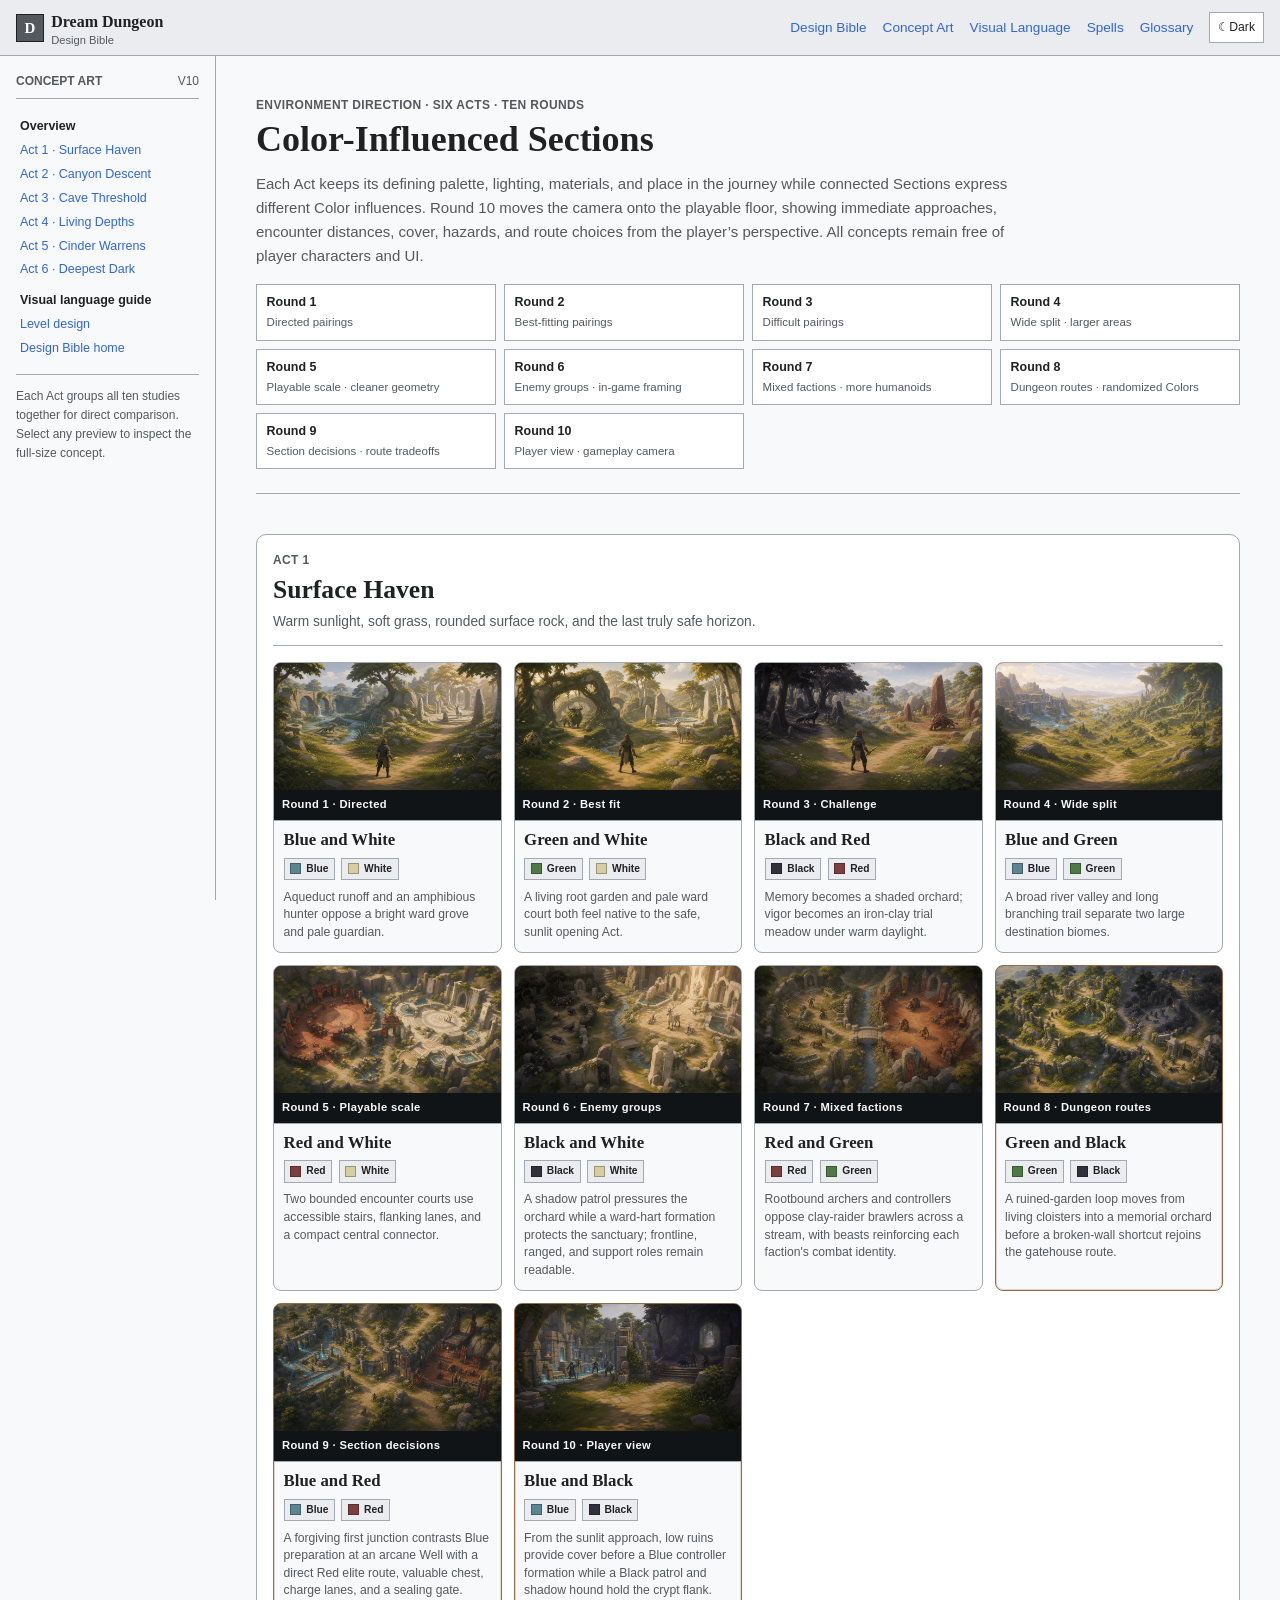
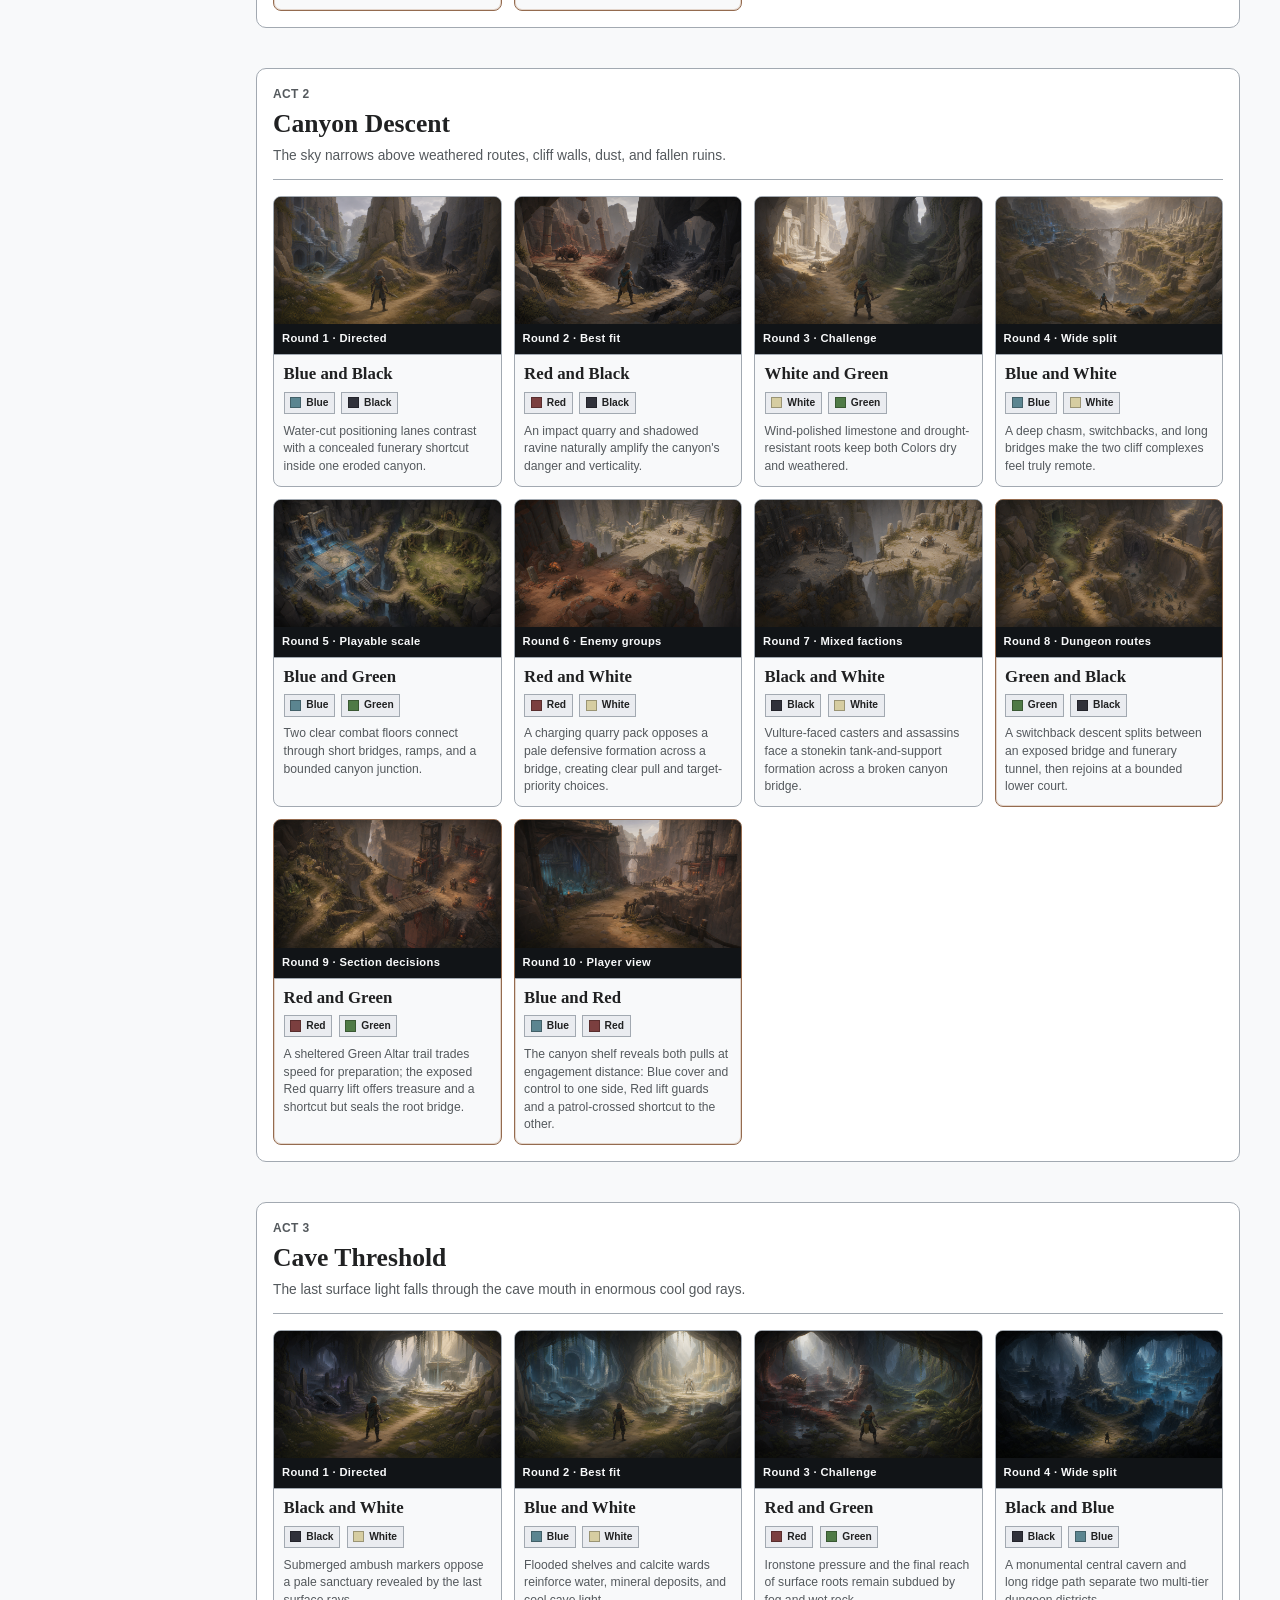
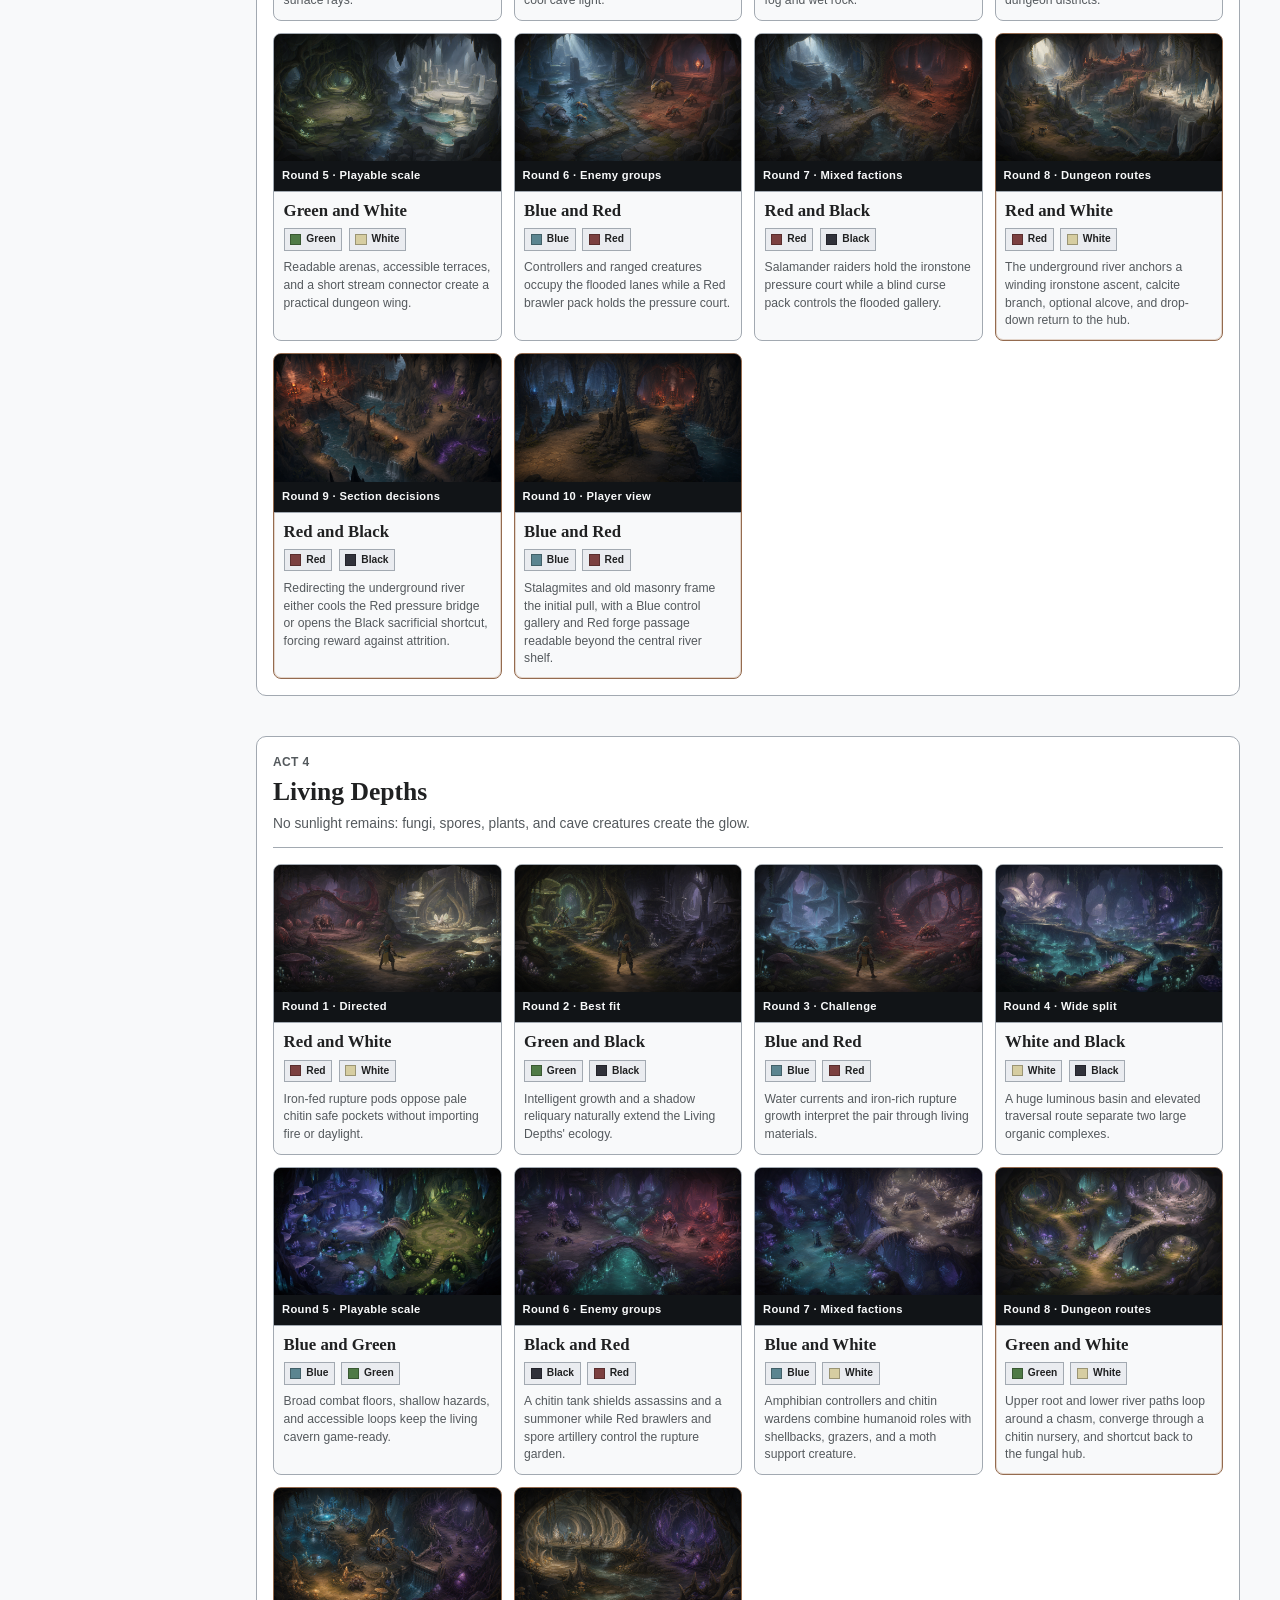
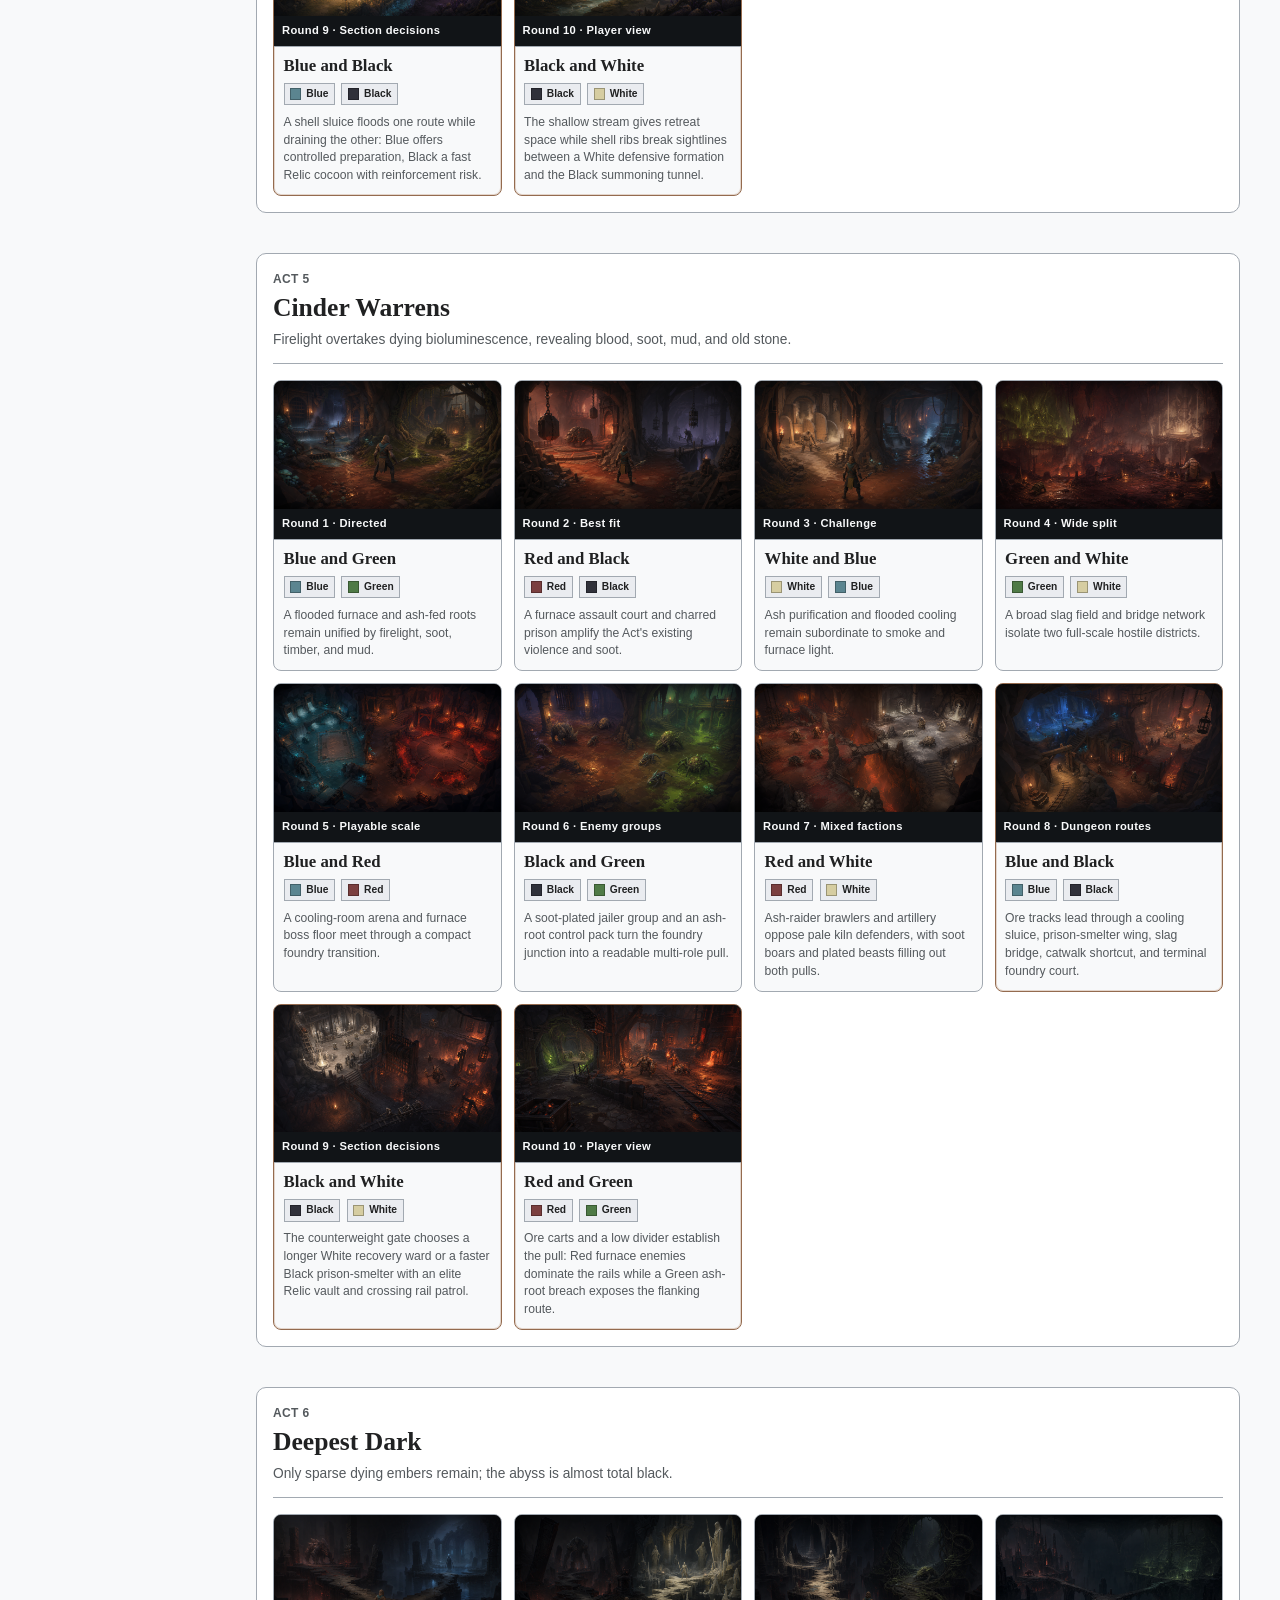
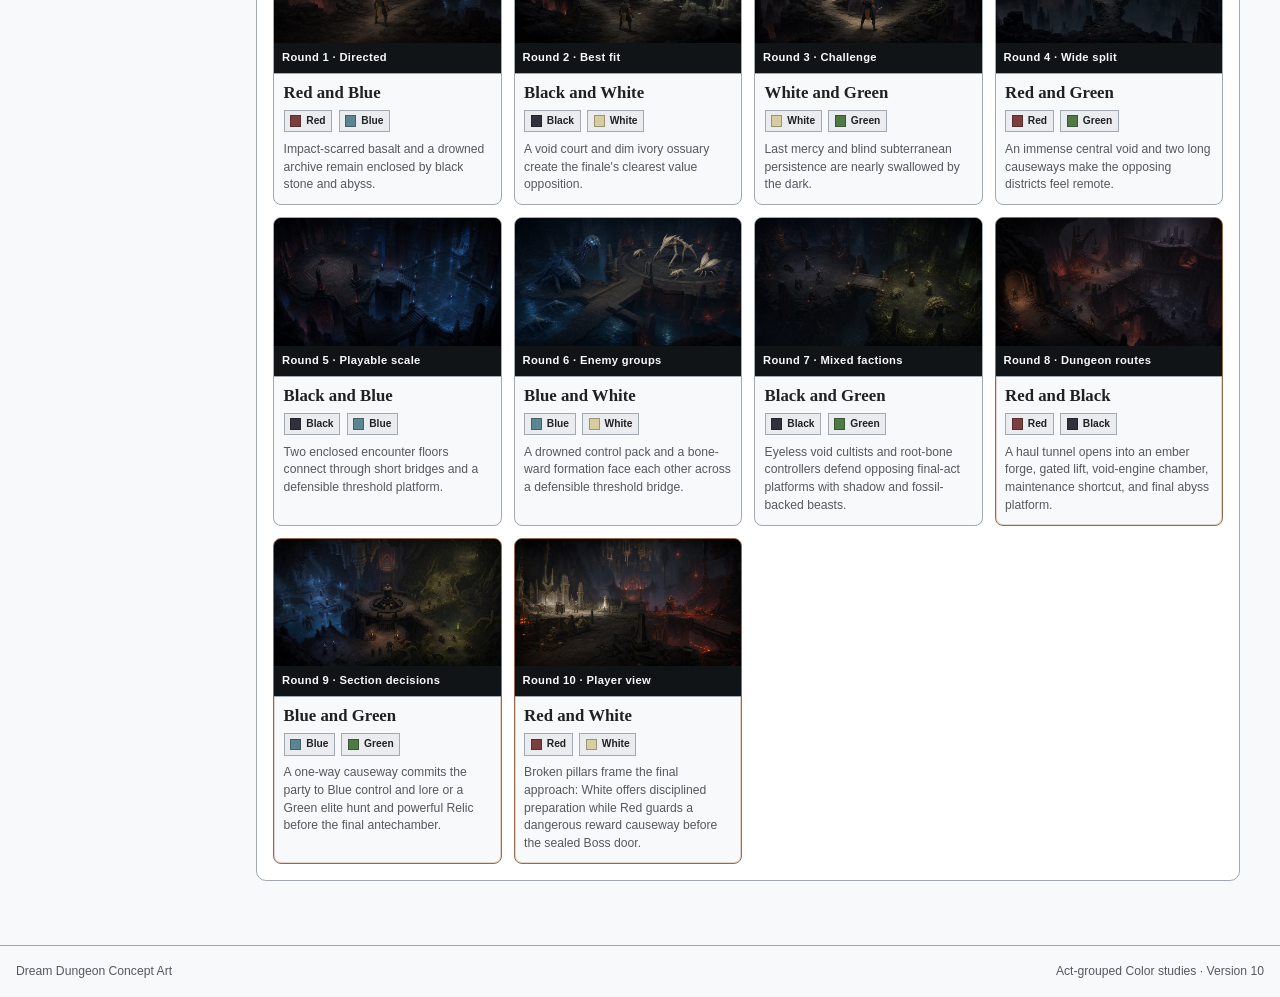
==== commit 7ebe0c65: "Add section decision and player-view concept rounds" ====
--- a/concept-art.html
+++ b/concept-art.html
@@ -4,9 +4,9 @@
     <meta charset="utf-8" />
     <meta name="viewport" content="width=device-width, initial-scale=1" />
     <meta name="theme-color" content="#202122" />
-    <meta name="description" content="Dream Dungeon concept art grouped by Act, with eight rounds of Color-influenced playable dungeon Sections, routes, and enemy encounters." />
+    <meta name="description" content="Dream Dungeon concept art grouped by Act, with ten rounds of Color-influenced playable dungeon Sections, route decisions, enemy encounters, and player-view studies." />
     <title>Dream Dungeon &mdash; Concept Art</title>
-    <link rel="stylesheet" href="styles.css?v=8" />
+    <link rel="stylesheet" href="styles.css?v=10" />
   </head>
   <body>
     <a class="skip-link" href="#content">Skip to content</a>
@@ -28,7 +28,7 @@
 
     <main class="shell">
       <aside id="sidebar" class="sidebar" aria-label="Concept art navigation">
-        <div class="sidebar-heading"><span>Concept art</span><span class="version">v8</span></div>
+        <div class="sidebar-heading"><span>Concept art</span><span class="version">v10</span></div>
         <nav class="chapter-nav">
           <a class="part-link" href="#overview">Overview</a>
           <a href="#act-1">Act 1 &middot; Surface Haven</a>
@@ -41,14 +41,14 @@
           <a href="index.html#world-systems">Level design</a>
           <a href="index.html">Design Bible home</a>
         </nav>
-        <p class="sidebar-note">Each Act groups all eight studies together for direct comparison. Select any preview to inspect the full-size concept.</p>
+        <p class="sidebar-note">Each Act groups all ten studies together for direct comparison. Select any preview to inspect the full-size concept.</p>
       </aside>
 
       <div id="content" class="content concept-page">
         <section id="overview" class="spell-page-hero">
-          <p class="eyebrow">Environment direction &middot; Six Acts &middot; Eight rounds</p>
+          <p class="eyebrow">Environment direction &middot; Six Acts &middot; Ten rounds</p>
           <h1>Color-Influenced Sections</h1>
-          <p>Each Act keeps its defining palette, lighting, materials, and place in the journey while connected Sections express different Color influences. Round 8 shifts from paired arenas toward full dungeon routes: staged rooms, branching cave loops, shortcuts, patrol lanes, and higher-Act industrial progression. All concepts remain free of player characters and UI.</p>
+          <p>Each Act keeps its defining palette, lighting, materials, and place in the journey while connected Sections express different Color influences. Round 10 moves the camera onto the playable floor, showing immediate approaches, encounter distances, cover, hazards, and route choices from the player&rsquo;s perspective. All concepts remain free of player characters and UI.</p>
           <div class="concept-round-key" aria-label="Concept art round key">
             <div><strong>Round 1</strong><span>Directed pairings</span></div>
             <div><strong>Round 2</strong><span>Best-fitting pairings</span></div>
@@ -58,6 +58,8 @@
             <div><strong>Round 6</strong><span>Enemy groups &middot; in-game framing</span></div>
             <div><strong>Round 7</strong><span>Mixed factions &middot; more humanoids</span></div>
             <div><strong>Round 8</strong><span>Dungeon routes &middot; randomized Colors</span></div>
+            <div><strong>Round 9</strong><span>Section decisions &middot; route tradeoffs</span></div>
+            <div><strong>Round 10</strong><span>Player view &middot; gameplay camera</span></div>
           </div>
         </section>
 
@@ -95,6 +97,14 @@
             <article class="concept-preview concept-preview-new">
               <button class="concept-image-trigger" type="button" data-full-image="environment/color-influenced-acts-route-layouts-v8/act-1-green-black.png" data-caption="Act 1 &mdash; Green and Black &mdash; Round 8: Dungeon routes" aria-label="Open full-size Act 1 Green and Black dungeon-route concept"><img loading="lazy" src="environment/color-influenced-acts-route-layouts-v8/act-1-green-black.png" alt="Act 1 Green garden loop leading through a Black memorial orchard, with branching paths, shortcuts, and enemy pulls."><span>Round 8 &middot; Dungeon routes</span></button>
               <div class="concept-preview-copy"><div class="concept-preview-title"><h3>Green and Black</h3><div class="concept-colors"><span class="concept-color color-green">Green</span><span class="concept-color color-black">Black</span></div></div><p>A ruined-garden loop moves from living cloisters into a memorial orchard before a broken-wall shortcut rejoins the gatehouse route.</p></div>
+            </article>
+            <article class="concept-preview concept-preview-new">
+              <button class="concept-image-trigger" type="button" data-full-image="environment/color-influenced-acts-section-decisions-v9/act-1-blue-red.png" data-caption="Act 1 &mdash; Blue and Red &mdash; Round 9: Section decisions" aria-label="Open full-size Act 1 Blue and Red Section-decision concept"><img loading="lazy" src="environment/color-influenced-acts-section-decisions-v9/act-1-blue-red.png" alt="Act 1 gatehouse choice between a Blue aqueduct Well and a Red elite court with a sealing counterweight gate."><span>Round 9 &middot; Section decisions</span></button>
+              <div class="concept-preview-copy"><div class="concept-preview-title"><h3>Blue and Red</h3><div class="concept-colors"><span class="concept-color color-blue">Blue</span><span class="concept-color color-red">Red</span></div></div><p>A forgiving first junction contrasts Blue preparation at an arcane Well with a direct Red elite route, valuable chest, charge lanes, and a sealing gate.</p></div>
+            </article>
+            <article class="concept-preview concept-preview-new">
+              <button class="concept-image-trigger" type="button" data-full-image="environment/color-influenced-acts-player-view-v10/act-1-blue-black.png" data-caption="Act 1 &mdash; Blue and Black &mdash; Round 10: Player view" aria-label="Open full-size Act 1 Blue and Black player-view concept"><img loading="lazy" src="environment/color-influenced-acts-player-view-v10/act-1-blue-black.png" alt="Player-height view into an Act 1 junction between a Blue aqueduct court and Black memorial passage with readable enemy groups."><span>Round 10 &middot; Player view</span></button>
+              <div class="concept-preview-copy"><div class="concept-preview-title"><h3>Blue and Black</h3><div class="concept-colors"><span class="concept-color color-blue">Blue</span><span class="concept-color color-black">Black</span></div></div><p>From the sunlit approach, low ruins provide cover before a Blue controller formation while a Black patrol and shadow hound hold the crypt flank.</p></div>
             </article>
           </div>
         </section>
@@ -110,6 +120,8 @@
             <article class="concept-preview"><button class="concept-image-trigger" type="button" data-full-image="environment/color-influenced-acts-encounters-v6/act-2-red-white.png" data-caption="Act 2 &mdash; Red and White &mdash; Round 6: Enemy groups" aria-label="Open full-size Act 2 Red and White enemy-group concept"><img loading="lazy" src="environment/color-influenced-acts-encounters-v6/act-2-red-white.png" alt="Act 2 Red quarry and White defensive shelf with creature enemy groups positioned across a bridge."><span>Round 6 &middot; Enemy groups</span></button><div class="concept-preview-copy"><div class="concept-preview-title"><h3>Red and White</h3><div class="concept-colors"><span class="concept-color color-red">Red</span><span class="concept-color color-white">White</span></div></div><p>A charging quarry pack opposes a pale defensive formation across a bridge, creating clear pull and target-priority choices.</p></div></article>
             <article class="concept-preview"><button class="concept-image-trigger" type="button" data-full-image="environment/color-influenced-acts-humanoids-v7/act-2-black-white.png" data-caption="Act 2 &mdash; Black and White &mdash; Round 7: Mixed factions" aria-label="Open full-size Act 2 Black and White mixed-faction concept"><img loading="lazy" src="environment/color-influenced-acts-humanoids-v7/act-2-black-white.png" alt="Act 2 Black funerary ledge and White limestone shelf with hostile humanoids and canyon beasts."><span>Round 7 &middot; Mixed factions</span></button><div class="concept-preview-copy"><div class="concept-preview-title"><h3>Black and White</h3><div class="concept-colors"><span class="concept-color color-black">Black</span><span class="concept-color color-white">White</span></div></div><p>Vulture-faced casters and assassins face a stonekin tank-and-support formation across a broken canyon bridge.</p></div></article>
             <article class="concept-preview concept-preview-new"><button class="concept-image-trigger" type="button" data-full-image="environment/color-influenced-acts-route-layouts-v8/act-2-green-black.png" data-caption="Act 2 &mdash; Green and Black &mdash; Round 8: Dungeon routes" aria-label="Open full-size Act 2 Green and Black dungeon-route concept"><img loading="lazy" src="environment/color-influenced-acts-route-layouts-v8/act-2-green-black.png" alt="Act 2 Green lichen switchbacks and Black funerary tunnel forming a multi-level route with patrol pulls."><span>Round 8 &middot; Dungeon routes</span></button><div class="concept-preview-copy"><div class="concept-preview-title"><h3>Green and Black</h3><div class="concept-colors"><span class="concept-color color-green">Green</span><span class="concept-color color-black">Black</span></div></div><p>A switchback descent splits between an exposed bridge and funerary tunnel, then rejoins at a bounded lower court.</p></div></article>
+            <article class="concept-preview concept-preview-new"><button class="concept-image-trigger" type="button" data-full-image="environment/color-influenced-acts-section-decisions-v9/act-2-red-green.png" data-caption="Act 2 &mdash; Red and Green &mdash; Round 9: Section decisions" aria-label="Open full-size Act 2 Red and Green Section-decision concept"><img loading="lazy" src="environment/color-influenced-acts-section-decisions-v9/act-2-red-green.png" alt="Act 2 canyon choice between a sheltered Green trap route and a Red quarry lift guarded by an elite crew."><span>Round 9 &middot; Section decisions</span></button><div class="concept-preview-copy"><div class="concept-preview-title"><h3>Red and Green</h3><div class="concept-colors"><span class="concept-color color-red">Red</span><span class="concept-color color-green">Green</span></div></div><p>A sheltered Green Altar trail trades speed for preparation; the exposed Red quarry lift offers treasure and a shortcut but seals the root bridge.</p></div></article>
+            <article class="concept-preview concept-preview-new"><button class="concept-image-trigger" type="button" data-full-image="environment/color-influenced-acts-player-view-v10/act-2-blue-red.png" data-caption="Act 2 &mdash; Blue and Red &mdash; Round 10: Player view" aria-label="Open full-size Act 2 Blue and Red player-view concept"><img loading="lazy" src="environment/color-influenced-acts-player-view-v10/act-2-blue-red.png" alt="Player-height view across an Act 2 canyon junction with a Blue runoff group, Red quarry elite, bridge patrol, cover, and flank routes."><span>Round 10 &middot; Player view</span></button><div class="concept-preview-copy"><div class="concept-preview-title"><h3>Blue and Red</h3><div class="concept-colors"><span class="concept-color color-blue">Blue</span><span class="concept-color color-red">Red</span></div></div><p>The canyon shelf reveals both pulls at engagement distance: Blue cover and control to one side, Red lift guards and a patrol-crossed shortcut to the other.</p></div></article>
           </div>
         </section>
 
@@ -124,6 +136,8 @@
             <article class="concept-preview"><button class="concept-image-trigger" type="button" data-full-image="environment/color-influenced-acts-encounters-v6/act-3-blue-red.png" data-caption="Act 3 &mdash; Blue and Red &mdash; Round 6: Enemy groups" aria-label="Open full-size Act 3 Blue and Red enemy-group concept"><img loading="lazy" src="environment/color-influenced-acts-encounters-v6/act-3-blue-red.png" alt="Act 3 Blue flooded lanes and Red pressure court with distinct creature groups on playable encounter floors."><span>Round 6 &middot; Enemy groups</span></button><div class="concept-preview-copy"><div class="concept-preview-title"><h3>Blue and Red</h3><div class="concept-colors"><span class="concept-color color-blue">Blue</span><span class="concept-color color-red">Red</span></div></div><p>Controllers and ranged creatures occupy the flooded lanes while a Red brawler pack holds the pressure court.</p></div></article>
             <article class="concept-preview"><button class="concept-image-trigger" type="button" data-full-image="environment/color-influenced-acts-humanoids-v7/act-3-red-black.png" data-caption="Act 3 &mdash; Red and Black &mdash; Round 7: Mixed factions" aria-label="Open full-size Act 3 Red and Black mixed-faction concept"><img loading="lazy" src="environment/color-influenced-acts-humanoids-v7/act-3-red-black.png" alt="Act 3 Red ironstone court and Black flooded gallery with nonhuman raiders, casters, and cave creatures."><span>Round 7 &middot; Mixed factions</span></button><div class="concept-preview-copy"><div class="concept-preview-title"><h3>Red and Black</h3><div class="concept-colors"><span class="concept-color color-red">Red</span><span class="concept-color color-black">Black</span></div></div><p>Salamander raiders hold the ironstone pressure court while a blind curse pack controls the flooded gallery.</p></div></article>
             <article class="concept-preview concept-preview-new"><button class="concept-image-trigger" type="button" data-full-image="environment/color-influenced-acts-route-layouts-v8/act-3-red-white.png" data-caption="Act 3 &mdash; Red and White &mdash; Round 8: Dungeon routes" aria-label="Open full-size Act 3 Red and White dungeon-route concept"><img loading="lazy" src="environment/color-influenced-acts-route-layouts-v8/act-3-red-white.png" alt="Act 3 river-spine cavern route climbing through Red ironstone ledges and White calcite branches."><span>Round 8 &middot; Dungeon routes</span></button><div class="concept-preview-copy"><div class="concept-preview-title"><h3>Red and White</h3><div class="concept-colors"><span class="concept-color color-red">Red</span><span class="concept-color color-white">White</span></div></div><p>The underground river anchors a winding ironstone ascent, calcite branch, optional alcove, and drop-down return to the hub.</p></div></article>
+            <article class="concept-preview concept-preview-new"><button class="concept-image-trigger" type="button" data-full-image="environment/color-influenced-acts-section-decisions-v9/act-3-red-black.png" data-caption="Act 3 &mdash; Red and Black &mdash; Round 9: Section decisions" aria-label="Open full-size Act 3 Red and Black Section-decision concept"><img loading="lazy" src="environment/color-influenced-acts-section-decisions-v9/act-3-red-black.png" alt="Act 3 floodgate junction between a Red forge bridge and a Black funerary shortcut with separated enemy groups."><span>Round 9 &middot; Section decisions</span></button><div class="concept-preview-copy"><div class="concept-preview-title"><h3>Red and Black</h3><div class="concept-colors"><span class="concept-color color-red">Red</span><span class="concept-color color-black">Black</span></div></div><p>Redirecting the underground river either cools the Red pressure bridge or opens the Black sacrificial shortcut, forcing reward against attrition.</p></div></article>
+            <article class="concept-preview concept-preview-new"><button class="concept-image-trigger" type="button" data-full-image="environment/color-influenced-acts-player-view-v10/act-3-blue-red.png" data-caption="Act 3 &mdash; Blue and Red &mdash; Round 10: Player view" aria-label="Open full-size Act 3 Blue and Red player-view concept"><img loading="lazy" src="environment/color-influenced-acts-player-view-v10/act-3-blue-red.png" alt="Player-height view from an Act 3 basalt river shelf toward Blue drowned defenders and a Red pressure-forge group."><span>Round 10 &middot; Player view</span></button><div class="concept-preview-copy"><div class="concept-preview-title"><h3>Blue and Red</h3><div class="concept-colors"><span class="concept-color color-blue">Blue</span><span class="concept-color color-red">Red</span></div></div><p>Stalagmites and old masonry frame the initial pull, with a Blue control gallery and Red forge passage readable beyond the central river shelf.</p></div></article>
           </div>
         </section>
 
@@ -138,6 +152,8 @@
             <article class="concept-preview"><button class="concept-image-trigger" type="button" data-full-image="environment/color-influenced-acts-encounters-v6/act-4-black-red.png" data-caption="Act 4 &mdash; Black and Red &mdash; Round 6: Enemy groups" aria-label="Open full-size Act 4 Black and Red enemy-group concept"><img loading="lazy" src="environment/color-influenced-acts-encounters-v6/act-4-black-red.png" alt="Act 4 Black chitin hollow and Red rupture garden with insectoid and fungal enemy formations."><span>Round 6 &middot; Enemy groups</span></button><div class="concept-preview-copy"><div class="concept-preview-title"><h3>Black and Red</h3><div class="concept-colors"><span class="concept-color color-black">Black</span><span class="concept-color color-red">Red</span></div></div><p>A chitin tank shields assassins and a summoner while Red brawlers and spore artillery control the rupture garden.</p></div></article>
             <article class="concept-preview"><button class="concept-image-trigger" type="button" data-full-image="environment/color-influenced-acts-humanoids-v7/act-4-blue-white.png" data-caption="Act 4 &mdash; Blue and White &mdash; Round 7: Mixed factions" aria-label="Open full-size Act 4 Blue and White mixed-faction concept"><img loading="lazy" src="environment/color-influenced-acts-humanoids-v7/act-4-blue-white.png" alt="Act 4 Blue fungal court and White chitin nursery with amphibian and insectoid humanoid enemies among cave creatures."><span>Round 7 &middot; Mixed factions</span></button><div class="concept-preview-copy"><div class="concept-preview-title"><h3>Blue and White</h3><div class="concept-colors"><span class="concept-color color-blue">Blue</span><span class="concept-color color-white">White</span></div></div><p>Amphibian controllers and chitin wardens combine humanoid roles with shellbacks, grazers, and a moth support creature.</p></div></article>
             <article class="concept-preview concept-preview-new"><button class="concept-image-trigger" type="button" data-full-image="environment/color-influenced-acts-route-layouts-v8/act-4-green-white.png" data-caption="Act 4 &mdash; Green and White &mdash; Round 8: Dungeon routes" aria-label="Open full-size Act 4 Green and White dungeon-route concept"><img loading="lazy" src="environment/color-influenced-acts-route-layouts-v8/act-4-green-white.png" alt="Act 4 fungal-river route with Green root loops, White chitin chambers, bridges, and distributed enemy pulls."><span>Round 8 &middot; Dungeon routes</span></button><div class="concept-preview-copy"><div class="concept-preview-title"><h3>Green and White</h3><div class="concept-colors"><span class="concept-color color-green">Green</span><span class="concept-color color-white">White</span></div></div><p>Upper root and lower river paths loop around a chasm, converge through a chitin nursery, and shortcut back to the fungal hub.</p></div></article>
+            <article class="concept-preview concept-preview-new"><button class="concept-image-trigger" type="button" data-full-image="environment/color-influenced-acts-section-decisions-v9/act-4-blue-black.png" data-caption="Act 4 &mdash; Blue and Black &mdash; Round 9: Section decisions" aria-label="Open full-size Act 4 Blue and Black Section-decision concept"><img loading="lazy" src="environment/color-influenced-acts-section-decisions-v9/act-4-blue-black.png" alt="Act 4 living-cavern sluice between a Blue preparation basin and a Black chitin shortcut with summon niches."><span>Round 9 &middot; Section decisions</span></button><div class="concept-preview-copy"><div class="concept-preview-title"><h3>Blue and Black</h3><div class="concept-colors"><span class="concept-color color-blue">Blue</span><span class="concept-color color-black">Black</span></div></div><p>A shell sluice floods one route while draining the other: Blue offers controlled preparation, Black a fast Relic cocoon with reinforcement risk.</p></div></article>
+            <article class="concept-preview concept-preview-new"><button class="concept-image-trigger" type="button" data-full-image="environment/color-influenced-acts-player-view-v10/act-4-black-white.png" data-caption="Act 4 &mdash; Black and White &mdash; Round 10: Player view" aria-label="Open full-size Act 4 Black and White player-view concept"><img loading="lazy" src="environment/color-influenced-acts-player-view-v10/act-4-black-white.png" alt="Player-height view through an Act 4 fungal stream toward White shell guardians and a Black chitin tunnel patrol."><span>Round 10 &middot; Player view</span></button><div class="concept-preview-copy"><div class="concept-preview-title"><h3>Black and White</h3><div class="concept-colors"><span class="concept-color color-black">Black</span><span class="concept-color color-white">White</span></div></div><p>The shallow stream gives retreat space while shell ribs break sightlines between a White defensive formation and the Black summoning tunnel.</p></div></article>
           </div>
         </section>
 
@@ -152,6 +168,8 @@
             <article class="concept-preview"><button class="concept-image-trigger" type="button" data-full-image="environment/color-influenced-acts-encounters-v6/act-5-black-green.png" data-caption="Act 5 &mdash; Black and Green &mdash; Round 6: Enemy groups" aria-label="Open full-size Act 5 Black and Green enemy-group concept"><img loading="lazy" src="environment/color-influenced-acts-encounters-v6/act-5-black-green.png" alt="Act 5 Black soot foundry and Green ash-root yard with quadrupedal and insectoid enemy groups."><span>Round 6 &middot; Enemy groups</span></button><div class="concept-preview-copy"><div class="concept-preview-title"><h3>Black and Green</h3><div class="concept-colors"><span class="concept-color color-black">Black</span><span class="concept-color color-green">Green</span></div></div><p>A soot-plated jailer group and an ash-root control pack turn the foundry junction into a readable multi-role pull.</p></div></article>
             <article class="concept-preview"><button class="concept-image-trigger" type="button" data-full-image="environment/color-influenced-acts-humanoids-v7/act-5-red-white.png" data-caption="Act 5 &mdash; Red and White &mdash; Round 7: Mixed factions" aria-label="Open full-size Act 5 Red and White mixed-faction concept"><img loading="lazy" src="environment/color-influenced-acts-humanoids-v7/act-5-red-white.png" alt="Act 5 Red furnace yard and White ash-kiln ward with horned raiders, pale defenders, and beasts."><span>Round 7 &middot; Mixed factions</span></button><div class="concept-preview-copy"><div class="concept-preview-title"><h3>Red and White</h3><div class="concept-colors"><span class="concept-color color-red">Red</span><span class="concept-color color-white">White</span></div></div><p>Ash-raider brawlers and artillery oppose pale kiln defenders, with soot boars and plated beasts filling out both pulls.</p></div></article>
             <article class="concept-preview concept-preview-new"><button class="concept-image-trigger" type="button" data-full-image="environment/color-influenced-acts-route-layouts-v8/act-5-blue-black.png" data-caption="Act 5 &mdash; Blue and Black &mdash; Round 8: Dungeon routes" aria-label="Open full-size Act 5 Blue and Black dungeon-route concept"><img loading="lazy" src="environment/color-influenced-acts-route-layouts-v8/act-5-blue-black.png" alt="Act 5 industrial dungeon route progressing from ore tracks through a Blue cooling gallery and Black smelter wing."><span>Round 8 &middot; Dungeon routes</span></button><div class="concept-preview-copy"><div class="concept-preview-title"><h3>Blue and Black</h3><div class="concept-colors"><span class="concept-color color-blue">Blue</span><span class="concept-color color-black">Black</span></div></div><p>Ore tracks lead through a cooling sluice, prison-smelter wing, slag bridge, catwalk shortcut, and terminal foundry court.</p></div></article>
+            <article class="concept-preview concept-preview-new"><button class="concept-image-trigger" type="button" data-full-image="environment/color-influenced-acts-section-decisions-v9/act-5-black-white.png" data-caption="Act 5 &mdash; Black and White &mdash; Round 9: Section decisions" aria-label="Open full-size Act 5 Black and White Section-decision concept"><img loading="lazy" src="environment/color-influenced-acts-section-decisions-v9/act-5-black-white.png" alt="Act 5 foundry gate choice between a White ash sanctuary and a dangerous Black prison-smelter shortcut."><span>Round 9 &middot; Section decisions</span></button><div class="concept-preview-copy"><div class="concept-preview-title"><h3>Black and White</h3><div class="concept-colors"><span class="concept-color color-black">Black</span><span class="concept-color color-white">White</span></div></div><p>The counterweight gate chooses a longer White recovery ward or a faster Black prison-smelter with an elite Relic vault and crossing rail patrol.</p></div></article>
+            <article class="concept-preview concept-preview-new"><button class="concept-image-trigger" type="button" data-full-image="environment/color-influenced-acts-player-view-v10/act-5-red-green.png" data-caption="Act 5 &mdash; Red and Green &mdash; Round 10: Player view" aria-label="Open full-size Act 5 Red and Green player-view concept"><img loading="lazy" src="environment/color-influenced-acts-player-view-v10/act-5-red-green.png" alt="Player-height view into an Act 5 foundry where Red furnace raiders guard the main rails and Green rootbound enemies hold a maintenance flank."><span>Round 10 &middot; Player view</span></button><div class="concept-preview-copy"><div class="concept-preview-title"><h3>Red and Green</h3><div class="concept-colors"><span class="concept-color color-red">Red</span><span class="concept-color color-green">Green</span></div></div><p>Ore carts and a low divider establish the pull: Red furnace enemies dominate the rails while a Green ash-root breach exposes the flanking route.</p></div></article>
           </div>
         </section>
 
@@ -166,6 +184,8 @@
             <article class="concept-preview"><button class="concept-image-trigger" type="button" data-full-image="environment/color-influenced-acts-encounters-v6/act-6-blue-white.png" data-caption="Act 6 &mdash; Blue and White &mdash; Round 6: Enemy groups" aria-label="Open full-size Act 6 Blue and White enemy-group concept"><img loading="lazy" src="environment/color-influenced-acts-encounters-v6/act-6-blue-white.png" alt="Act 6 Blue drowned court and White bone ward with monstrous enemy groups facing a threshold bridge."><span>Round 6 &middot; Enemy groups</span></button><div class="concept-preview-copy"><div class="concept-preview-title"><h3>Blue and White</h3><div class="concept-colors"><span class="concept-color color-blue">Blue</span><span class="concept-color color-white">White</span></div></div><p>A drowned control pack and a bone-ward formation face each other across a defensible threshold bridge.</p></div></article>
             <article class="concept-preview"><button class="concept-image-trigger" type="button" data-full-image="environment/color-influenced-acts-humanoids-v7/act-6-black-green.png" data-caption="Act 6 &mdash; Black and Green &mdash; Round 7: Mixed factions" aria-label="Open full-size Act 6 Black and Green mixed-faction concept"><img loading="lazy" src="environment/color-influenced-acts-humanoids-v7/act-6-black-green.png" alt="Act 6 Black void court and Green fossil-root crypt with eyeless cult enemies and abyssal beasts."><span>Round 7 &middot; Mixed factions</span></button><div class="concept-preview-copy"><div class="concept-preview-title"><h3>Black and Green</h3><div class="concept-colors"><span class="concept-color color-black">Black</span><span class="concept-color color-green">Green</span></div></div><p>Eyeless void cultists and root-bone controllers defend opposing final-act platforms with shadow and fossil-backed beasts.</p></div></article>
             <article class="concept-preview concept-preview-new"><button class="concept-image-trigger" type="button" data-full-image="environment/color-influenced-acts-route-layouts-v8/act-6-red-black.png" data-caption="Act 6 &mdash; Red and Black &mdash; Round 8: Dungeon routes" aria-label="Open full-size Act 6 Red and Black dungeon-route concept"><img loading="lazy" src="environment/color-influenced-acts-route-layouts-v8/act-6-red-black.png" alt="Act 6 final dungeon descent through a Red ember forge, Black void machinery, catwalks, and terminal platform."><span>Round 8 &middot; Dungeon routes</span></button><div class="concept-preview-copy"><div class="concept-preview-title"><h3>Red and Black</h3><div class="concept-colors"><span class="concept-color color-red">Red</span><span class="concept-color color-black">Black</span></div></div><p>A haul tunnel opens into an ember forge, gated lift, void-engine chamber, maintenance shortcut, and final abyss platform.</p></div></article>
+            <article class="concept-preview concept-preview-new"><button class="concept-image-trigger" type="button" data-full-image="environment/color-influenced-acts-section-decisions-v9/act-6-blue-green.png" data-caption="Act 6 &mdash; Blue and Green &mdash; Round 9: Section decisions" aria-label="Open full-size Act 6 Blue and Green Section-decision concept"><img loading="lazy" src="environment/color-influenced-acts-section-decisions-v9/act-6-blue-green.png" alt="Act 6 pre-Boss engine choosing between a Blue drowned archive and Green fossil-root hunt route."><span>Round 9 &middot; Section decisions</span></button><div class="concept-preview-copy"><div class="concept-preview-title"><h3>Blue and Green</h3><div class="concept-colors"><span class="concept-color color-blue">Blue</span><span class="concept-color color-green">Green</span></div></div><p>A one-way causeway commits the party to Blue control and lore or a Green elite hunt and powerful Relic before the final antechamber.</p></div></article>
+            <article class="concept-preview concept-preview-new"><button class="concept-image-trigger" type="button" data-full-image="environment/color-influenced-acts-player-view-v10/act-6-red-white.png" data-caption="Act 6 &mdash; Red and White &mdash; Round 10: Player view" aria-label="Open full-size Act 6 Red and White player-view concept"><img loading="lazy" src="environment/color-influenced-acts-player-view-v10/act-6-red-white.png" alt="Player-height view across an Act 6 abyss threshold with a White ward formation, Red elite causeway, and sealed Boss antechamber."><span>Round 10 &middot; Player view</span></button><div class="concept-preview-copy"><div class="concept-preview-title"><h3>Red and White</h3><div class="concept-colors"><span class="concept-color color-red">Red</span><span class="concept-color color-white">White</span></div></div><p>Broken pillars frame the final approach: White offers disciplined preparation while Red guards a dangerous reward causeway before the sealed Boss door.</p></div></article>
           </div>
         </section>
       </div>
@@ -176,8 +196,8 @@
       <figure><img src="" alt=""><figcaption id="concept-lightbox-caption" aria-live="polite"></figcaption></figure>
     </dialog>
 
-    <footer class="site-footer"><span>Dream Dungeon Concept Art</span><span>Act-grouped Color studies &middot; Version 8</span></footer>
-    <script src="app.js?v=8" defer></script>
-    <script src="concept-art.js?v=8" defer></script>
+    <footer class="site-footer"><span>Dream Dungeon Concept Art</span><span>Act-grouped Color studies &middot; Version 10</span></footer>
+    <script src="app.js?v=10" defer></script>
+    <script src="concept-art.js?v=10" defer></script>
   </body>
 </html>
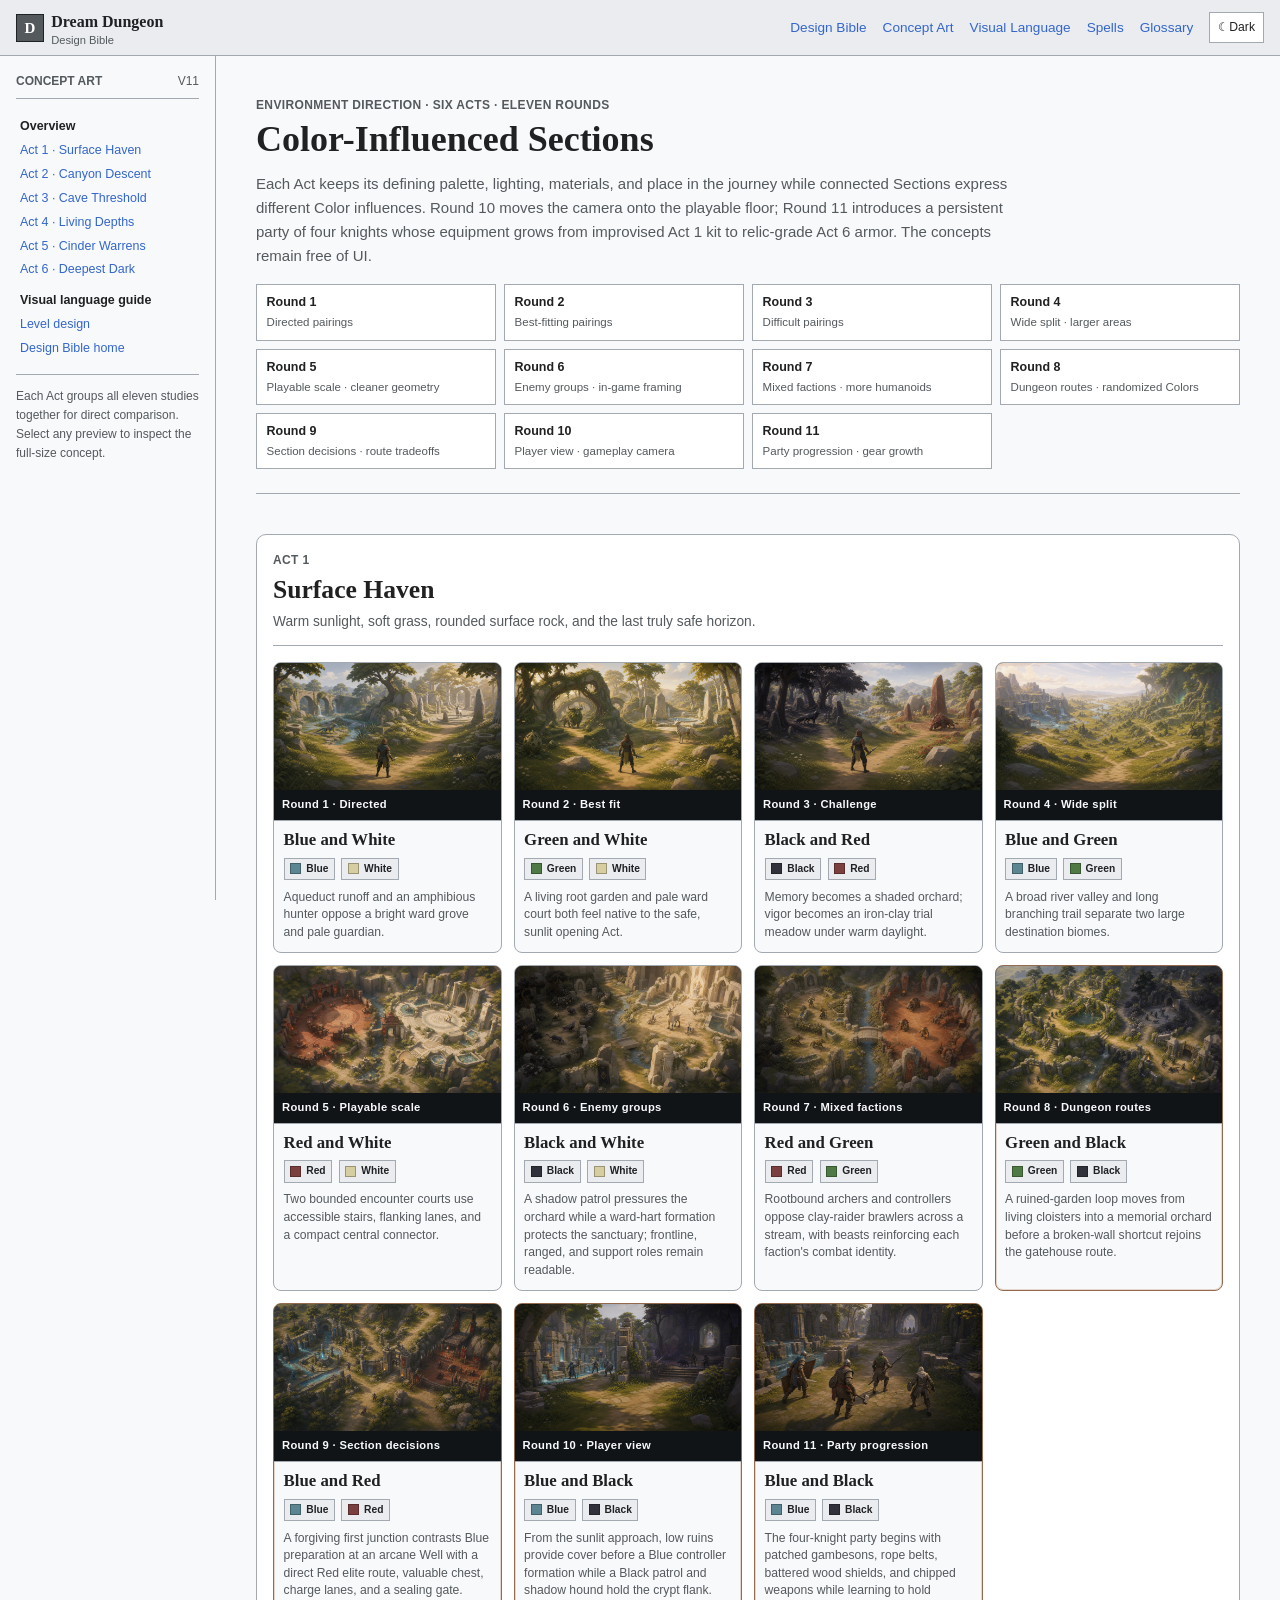
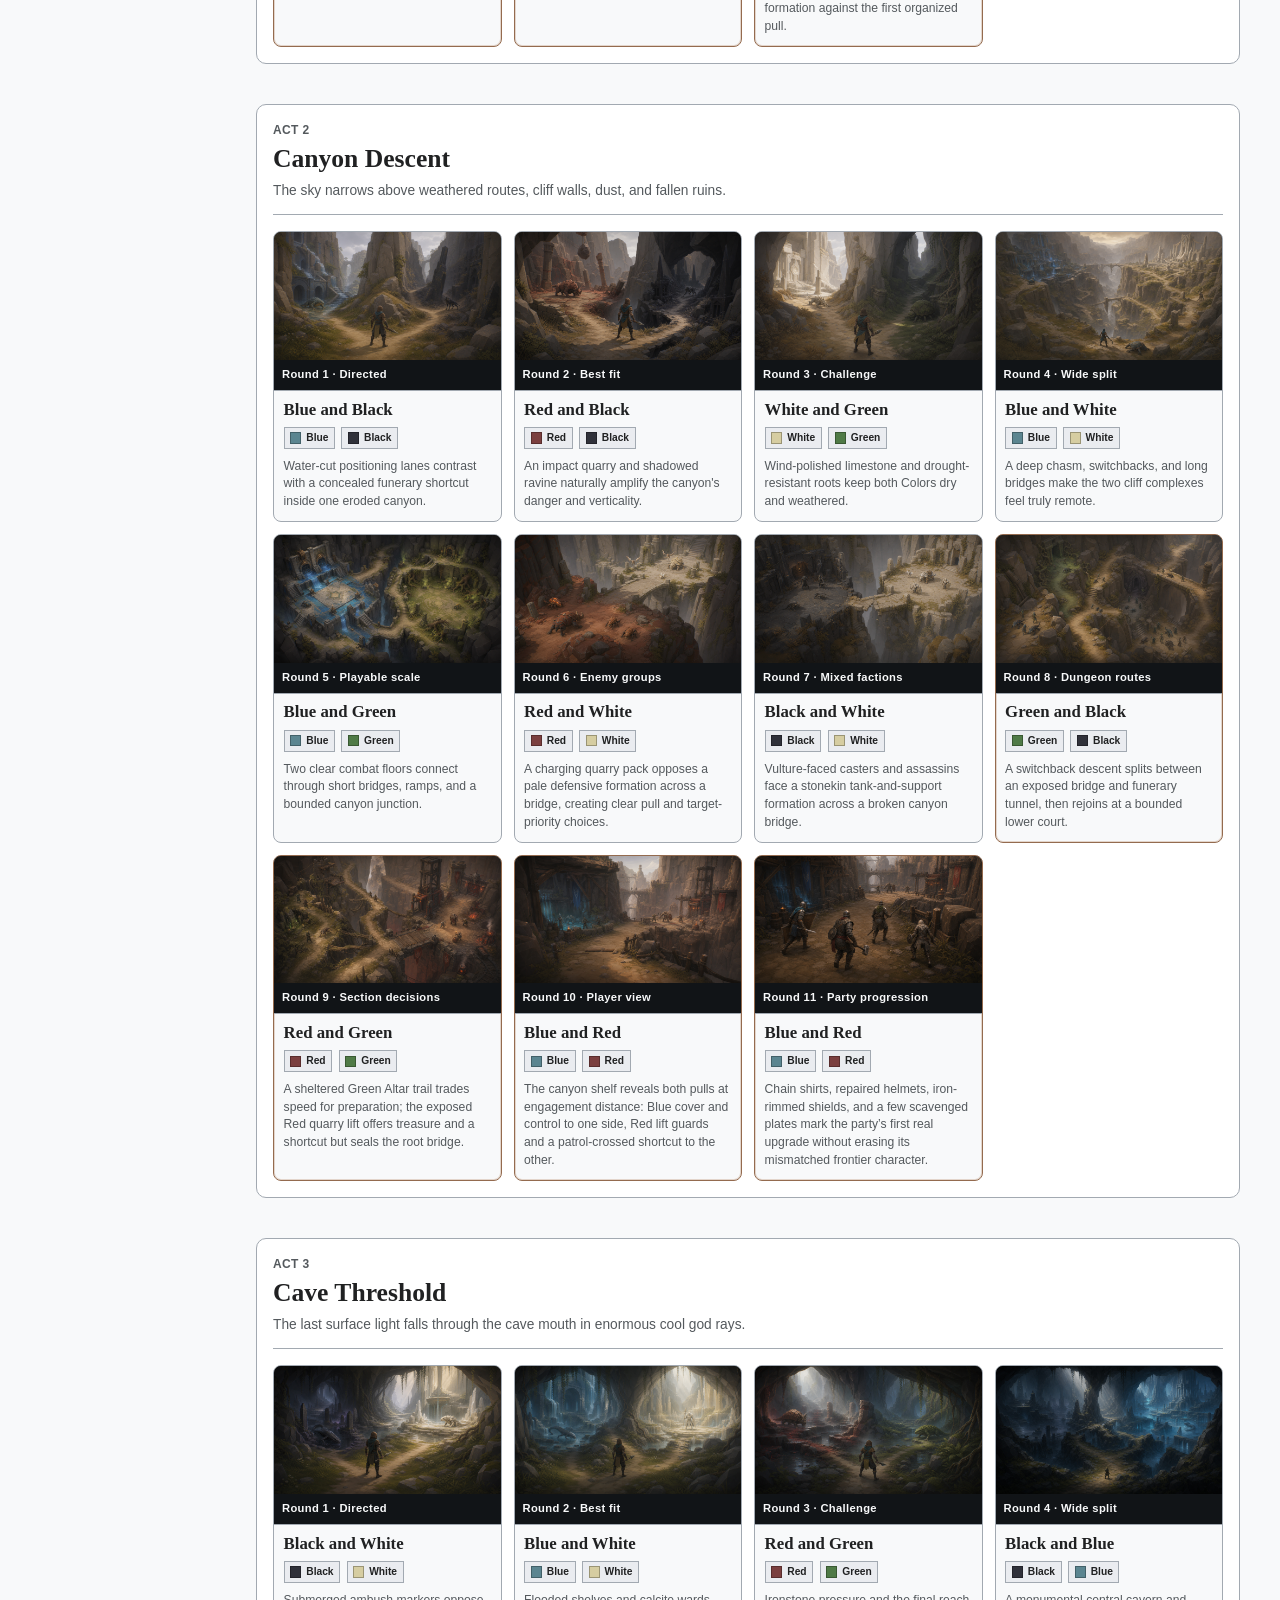
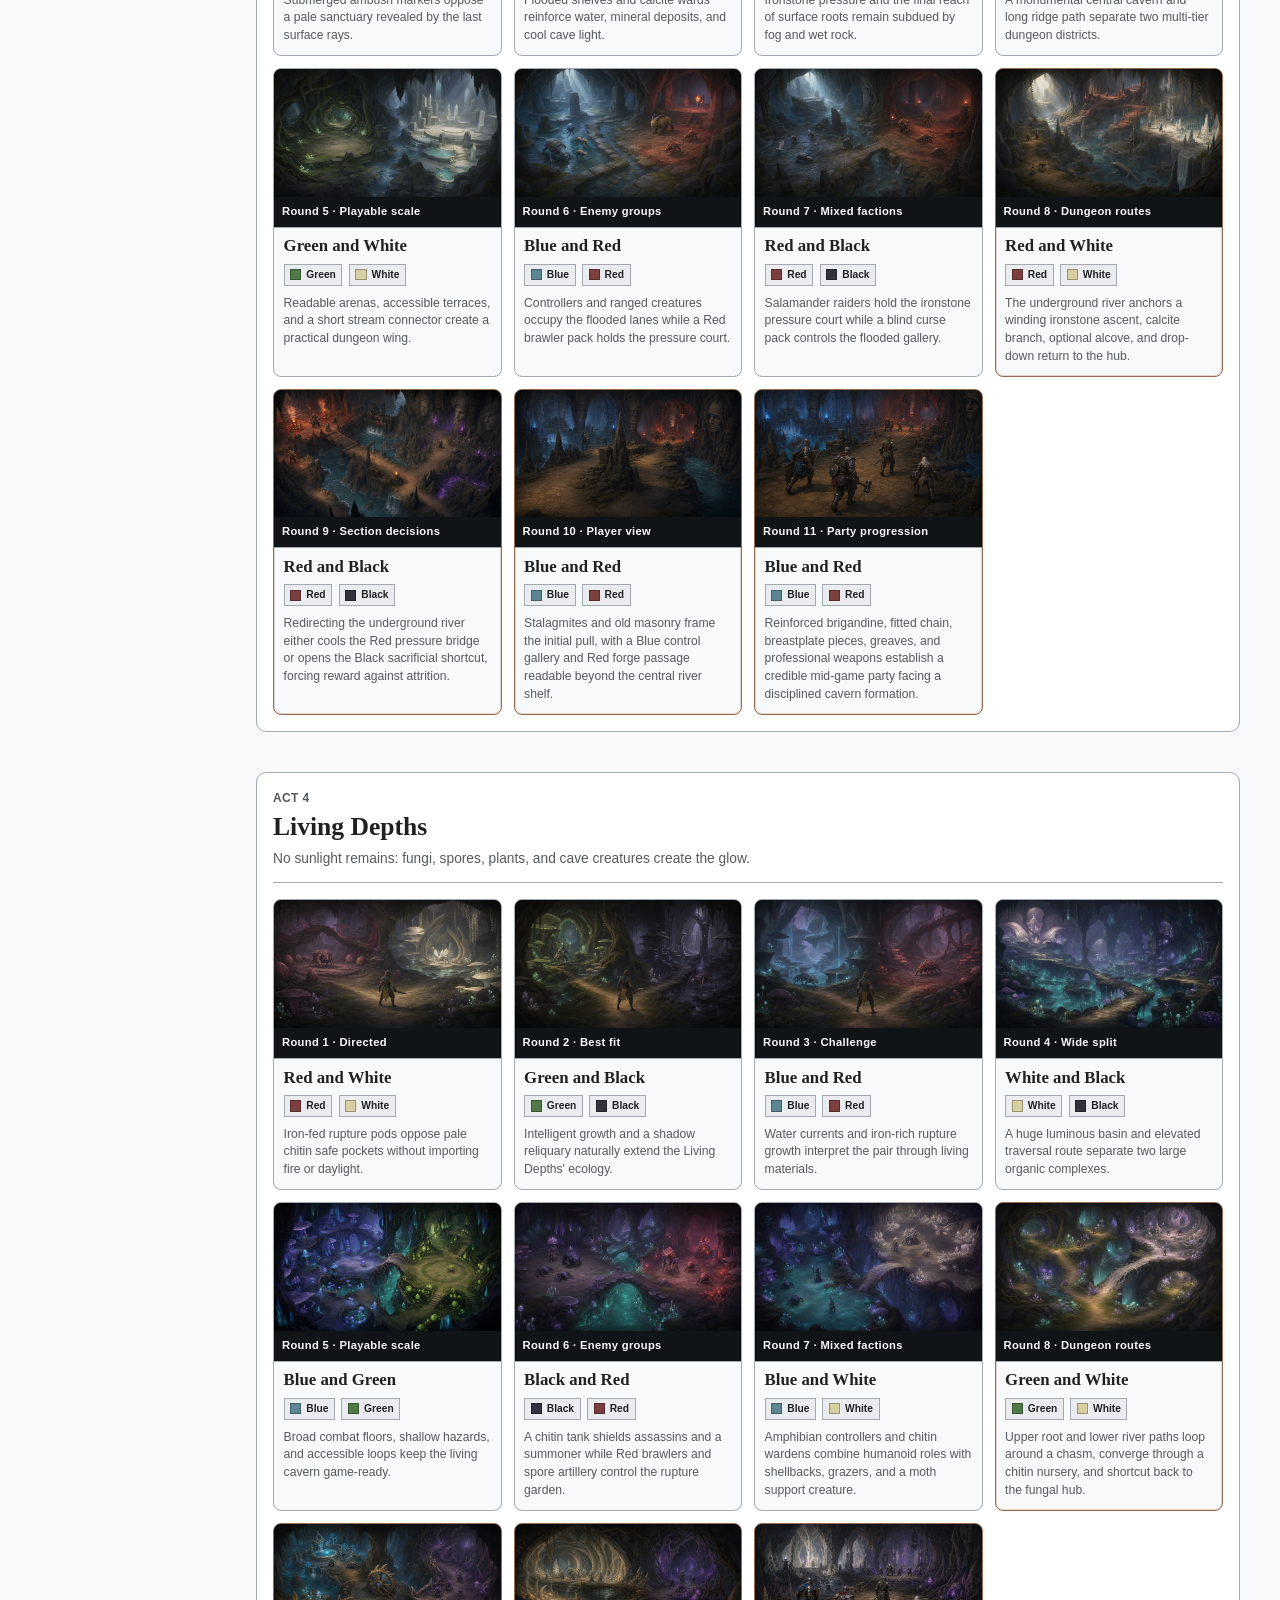
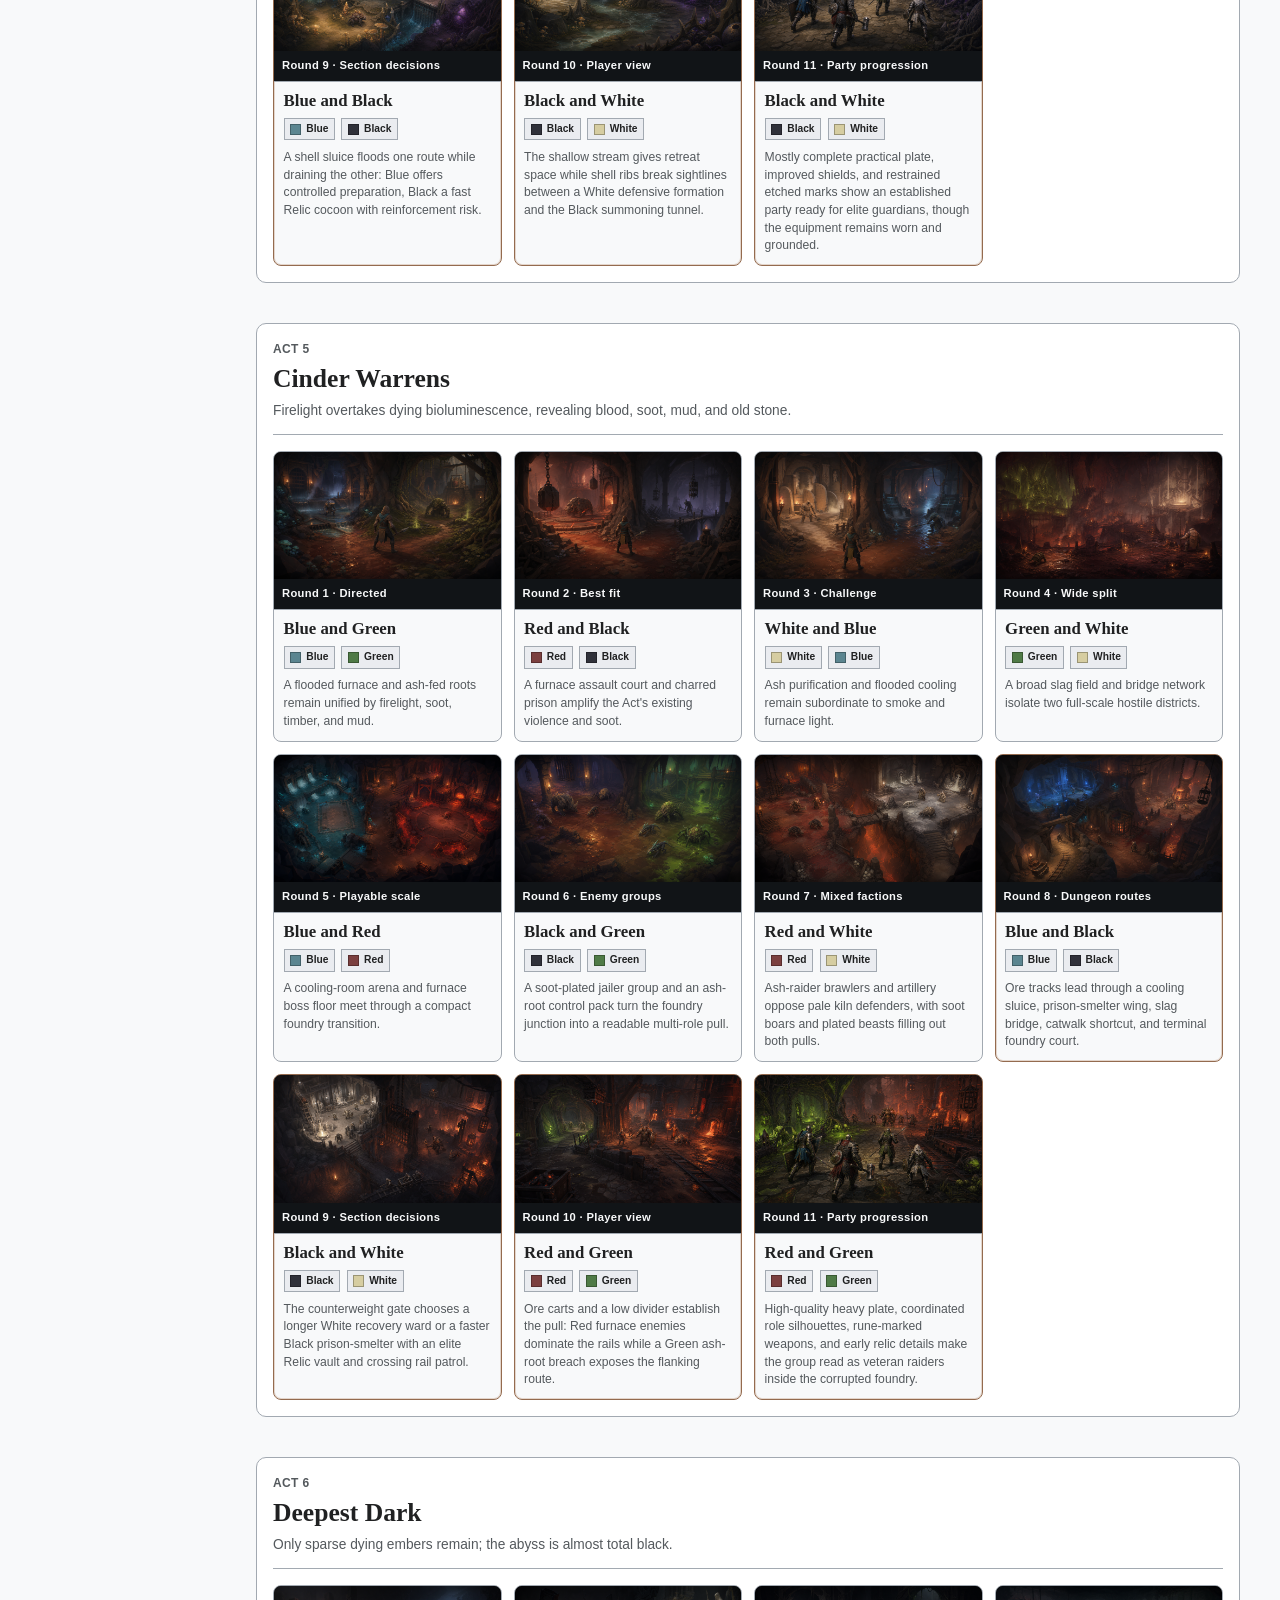
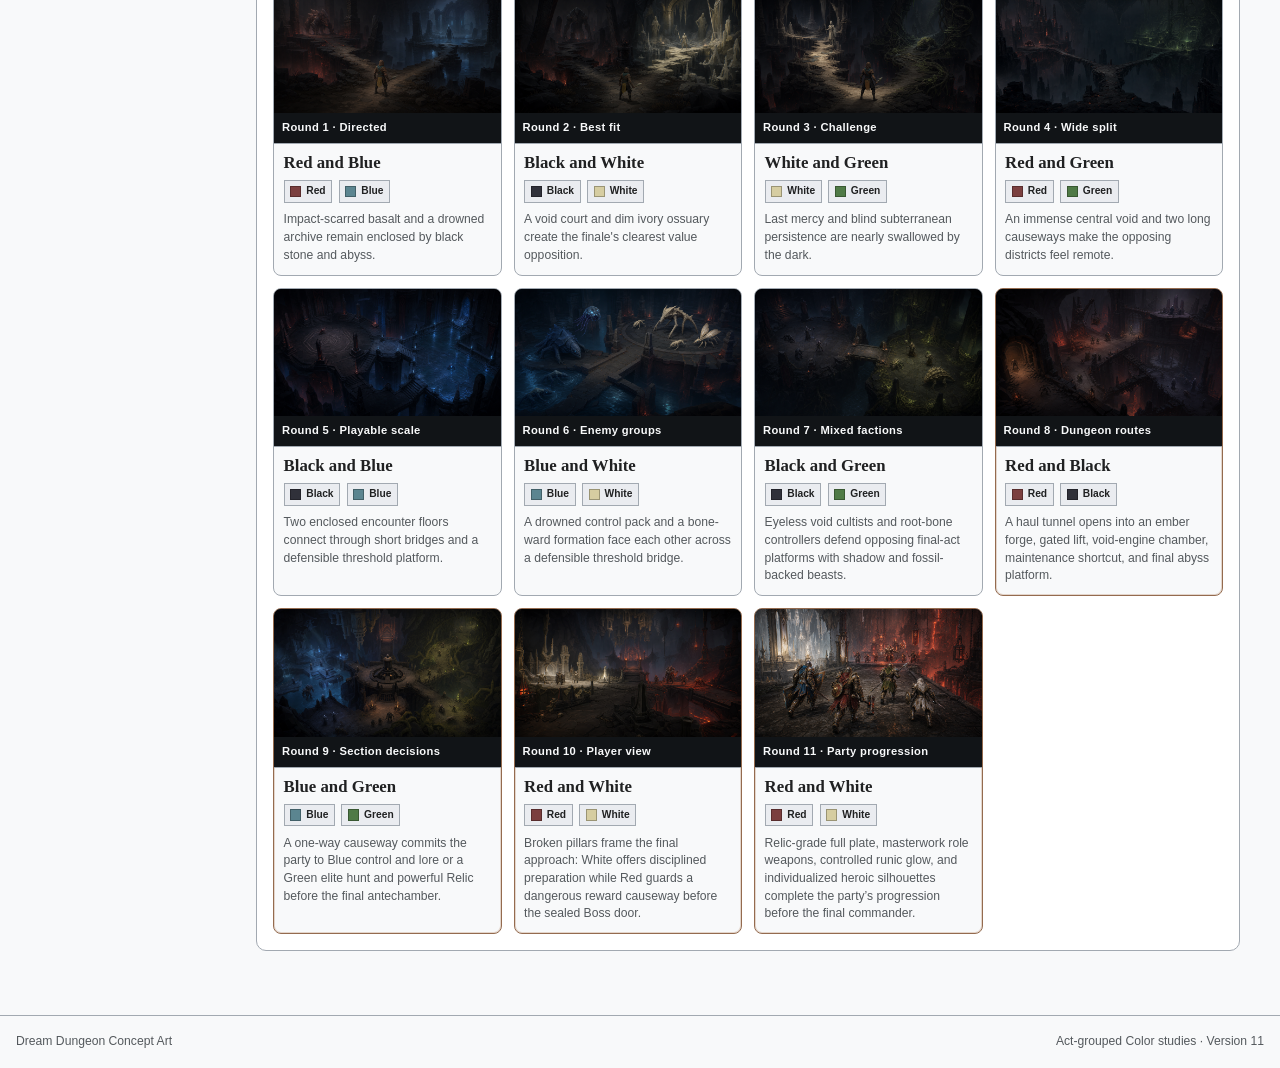
==== commit f35d791a: "Add knight party progression concept round" ====
--- a/concept-art.html
+++ b/concept-art.html
@@ -4,9 +4,9 @@
     <meta charset="utf-8" />
     <meta name="viewport" content="width=device-width, initial-scale=1" />
     <meta name="theme-color" content="#202122" />
-    <meta name="description" content="Dream Dungeon concept art grouped by Act, with ten rounds of Color-influenced playable dungeon Sections, route decisions, enemy encounters, and player-view studies." />
+    <meta name="description" content="Dream Dungeon concept art grouped by Act, with eleven rounds of Color-influenced playable dungeon Sections, route decisions, enemy encounters, player-view studies, and knight-party gear progression." />
     <title>Dream Dungeon &mdash; Concept Art</title>
-    <link rel="stylesheet" href="styles.css?v=10" />
+    <link rel="stylesheet" href="styles.css?v=11" />
   </head>
   <body>
     <a class="skip-link" href="#content">Skip to content</a>
@@ -28,7 +28,7 @@
 
     <main class="shell">
       <aside id="sidebar" class="sidebar" aria-label="Concept art navigation">
-        <div class="sidebar-heading"><span>Concept art</span><span class="version">v10</span></div>
+        <div class="sidebar-heading"><span>Concept art</span><span class="version">v11</span></div>
         <nav class="chapter-nav">
           <a class="part-link" href="#overview">Overview</a>
           <a href="#act-1">Act 1 &middot; Surface Haven</a>
@@ -41,14 +41,14 @@
           <a href="index.html#world-systems">Level design</a>
           <a href="index.html">Design Bible home</a>
         </nav>
-        <p class="sidebar-note">Each Act groups all ten studies together for direct comparison. Select any preview to inspect the full-size concept.</p>
+        <p class="sidebar-note">Each Act groups all eleven studies together for direct comparison. Select any preview to inspect the full-size concept.</p>
       </aside>
 
       <div id="content" class="content concept-page">
         <section id="overview" class="spell-page-hero">
-          <p class="eyebrow">Environment direction &middot; Six Acts &middot; Ten rounds</p>
+          <p class="eyebrow">Environment direction &middot; Six Acts &middot; Eleven rounds</p>
           <h1>Color-Influenced Sections</h1>
-          <p>Each Act keeps its defining palette, lighting, materials, and place in the journey while connected Sections express different Color influences. Round 10 moves the camera onto the playable floor, showing immediate approaches, encounter distances, cover, hazards, and route choices from the player&rsquo;s perspective. All concepts remain free of player characters and UI.</p>
+          <p>Each Act keeps its defining palette, lighting, materials, and place in the journey while connected Sections express different Color influences. Round 10 moves the camera onto the playable floor; Round 11 introduces a persistent party of four knights whose equipment grows from improvised Act 1 kit to relic-grade Act 6 armor. The concepts remain free of UI.</p>
           <div class="concept-round-key" aria-label="Concept art round key">
             <div><strong>Round 1</strong><span>Directed pairings</span></div>
             <div><strong>Round 2</strong><span>Best-fitting pairings</span></div>
@@ -60,6 +60,7 @@
             <div><strong>Round 8</strong><span>Dungeon routes &middot; randomized Colors</span></div>
             <div><strong>Round 9</strong><span>Section decisions &middot; route tradeoffs</span></div>
             <div><strong>Round 10</strong><span>Player view &middot; gameplay camera</span></div>
+            <div><strong>Round 11</strong><span>Party progression &middot; gear growth</span></div>
           </div>
         </section>
 
@@ -106,6 +107,7 @@
               <button class="concept-image-trigger" type="button" data-full-image="environment/color-influenced-acts-player-view-v10/act-1-blue-black.png" data-caption="Act 1 &mdash; Blue and Black &mdash; Round 10: Player view" aria-label="Open full-size Act 1 Blue and Black player-view concept"><img loading="lazy" src="environment/color-influenced-acts-player-view-v10/act-1-blue-black.png" alt="Player-height view into an Act 1 junction between a Blue aqueduct court and Black memorial passage with readable enemy groups."><span>Round 10 &middot; Player view</span></button>
               <div class="concept-preview-copy"><div class="concept-preview-title"><h3>Blue and Black</h3><div class="concept-colors"><span class="concept-color color-blue">Blue</span><span class="concept-color color-black">Black</span></div></div><p>From the sunlit approach, low ruins provide cover before a Blue controller formation while a Black patrol and shadow hound hold the crypt flank.</p></div>
             </article>
+            <article class="concept-preview concept-preview-new"><button class="concept-image-trigger" type="button" data-full-image="environment/color-influenced-acts-party-progression-v11/act-1-blue-black.png" data-caption="Act 1 &mdash; Blue and Black &mdash; Round 11: Party progression" aria-label="Open full-size Act 1 Blue and Black knight-party concept"><img loading="lazy" src="environment/color-influenced-acts-party-progression-v11/act-1-blue-black.png" alt="Four poorly equipped Act 1 knights in patched cloth and improvised armor approaching a Blue and Black dungeon encounter."><span>Round 11 &middot; Party progression</span></button><div class="concept-preview-copy"><div class="concept-preview-title"><h3>Blue and Black</h3><div class="concept-colors"><span class="concept-color color-blue">Blue</span><span class="concept-color color-black">Black</span></div></div><p>The four-knight party begins with patched gambesons, rope belts, battered wood shields, and chipped weapons while learning to hold formation against the first organized pull.</p></div></article>
           </div>
         </section>
 
@@ -122,6 +124,7 @@
             <article class="concept-preview concept-preview-new"><button class="concept-image-trigger" type="button" data-full-image="environment/color-influenced-acts-route-layouts-v8/act-2-green-black.png" data-caption="Act 2 &mdash; Green and Black &mdash; Round 8: Dungeon routes" aria-label="Open full-size Act 2 Green and Black dungeon-route concept"><img loading="lazy" src="environment/color-influenced-acts-route-layouts-v8/act-2-green-black.png" alt="Act 2 Green lichen switchbacks and Black funerary tunnel forming a multi-level route with patrol pulls."><span>Round 8 &middot; Dungeon routes</span></button><div class="concept-preview-copy"><div class="concept-preview-title"><h3>Green and Black</h3><div class="concept-colors"><span class="concept-color color-green">Green</span><span class="concept-color color-black">Black</span></div></div><p>A switchback descent splits between an exposed bridge and funerary tunnel, then rejoins at a bounded lower court.</p></div></article>
             <article class="concept-preview concept-preview-new"><button class="concept-image-trigger" type="button" data-full-image="environment/color-influenced-acts-section-decisions-v9/act-2-red-green.png" data-caption="Act 2 &mdash; Red and Green &mdash; Round 9: Section decisions" aria-label="Open full-size Act 2 Red and Green Section-decision concept"><img loading="lazy" src="environment/color-influenced-acts-section-decisions-v9/act-2-red-green.png" alt="Act 2 canyon choice between a sheltered Green trap route and a Red quarry lift guarded by an elite crew."><span>Round 9 &middot; Section decisions</span></button><div class="concept-preview-copy"><div class="concept-preview-title"><h3>Red and Green</h3><div class="concept-colors"><span class="concept-color color-red">Red</span><span class="concept-color color-green">Green</span></div></div><p>A sheltered Green Altar trail trades speed for preparation; the exposed Red quarry lift offers treasure and a shortcut but seals the root bridge.</p></div></article>
             <article class="concept-preview concept-preview-new"><button class="concept-image-trigger" type="button" data-full-image="environment/color-influenced-acts-player-view-v10/act-2-blue-red.png" data-caption="Act 2 &mdash; Blue and Red &mdash; Round 10: Player view" aria-label="Open full-size Act 2 Blue and Red player-view concept"><img loading="lazy" src="environment/color-influenced-acts-player-view-v10/act-2-blue-red.png" alt="Player-height view across an Act 2 canyon junction with a Blue runoff group, Red quarry elite, bridge patrol, cover, and flank routes."><span>Round 10 &middot; Player view</span></button><div class="concept-preview-copy"><div class="concept-preview-title"><h3>Blue and Red</h3><div class="concept-colors"><span class="concept-color color-blue">Blue</span><span class="concept-color color-red">Red</span></div></div><p>The canyon shelf reveals both pulls at engagement distance: Blue cover and control to one side, Red lift guards and a patrol-crossed shortcut to the other.</p></div></article>
+            <article class="concept-preview concept-preview-new"><button class="concept-image-trigger" type="button" data-full-image="environment/color-influenced-acts-party-progression-v11/act-2-blue-red.png" data-caption="Act 2 &mdash; Blue and Red &mdash; Round 11: Party progression" aria-label="Open full-size Act 2 Blue and Red knight-party concept"><img loading="lazy" src="environment/color-influenced-acts-party-progression-v11/act-2-blue-red.png" alt="Four Act 2 knights in mismatched chain and repaired early armor entering a Blue and Red canyon encounter."><span>Round 11 &middot; Party progression</span></button><div class="concept-preview-copy"><div class="concept-preview-title"><h3>Blue and Red</h3><div class="concept-colors"><span class="concept-color color-blue">Blue</span><span class="concept-color color-red">Red</span></div></div><p>Chain shirts, repaired helmets, iron-rimmed shields, and a few scavenged plates mark the party&rsquo;s first real upgrade without erasing its mismatched frontier character.</p></div></article>
           </div>
         </section>
 
@@ -138,6 +141,7 @@
             <article class="concept-preview concept-preview-new"><button class="concept-image-trigger" type="button" data-full-image="environment/color-influenced-acts-route-layouts-v8/act-3-red-white.png" data-caption="Act 3 &mdash; Red and White &mdash; Round 8: Dungeon routes" aria-label="Open full-size Act 3 Red and White dungeon-route concept"><img loading="lazy" src="environment/color-influenced-acts-route-layouts-v8/act-3-red-white.png" alt="Act 3 river-spine cavern route climbing through Red ironstone ledges and White calcite branches."><span>Round 8 &middot; Dungeon routes</span></button><div class="concept-preview-copy"><div class="concept-preview-title"><h3>Red and White</h3><div class="concept-colors"><span class="concept-color color-red">Red</span><span class="concept-color color-white">White</span></div></div><p>The underground river anchors a winding ironstone ascent, calcite branch, optional alcove, and drop-down return to the hub.</p></div></article>
             <article class="concept-preview concept-preview-new"><button class="concept-image-trigger" type="button" data-full-image="environment/color-influenced-acts-section-decisions-v9/act-3-red-black.png" data-caption="Act 3 &mdash; Red and Black &mdash; Round 9: Section decisions" aria-label="Open full-size Act 3 Red and Black Section-decision concept"><img loading="lazy" src="environment/color-influenced-acts-section-decisions-v9/act-3-red-black.png" alt="Act 3 floodgate junction between a Red forge bridge and a Black funerary shortcut with separated enemy groups."><span>Round 9 &middot; Section decisions</span></button><div class="concept-preview-copy"><div class="concept-preview-title"><h3>Red and Black</h3><div class="concept-colors"><span class="concept-color color-red">Red</span><span class="concept-color color-black">Black</span></div></div><p>Redirecting the underground river either cools the Red pressure bridge or opens the Black sacrificial shortcut, forcing reward against attrition.</p></div></article>
             <article class="concept-preview concept-preview-new"><button class="concept-image-trigger" type="button" data-full-image="environment/color-influenced-acts-player-view-v10/act-3-blue-red.png" data-caption="Act 3 &mdash; Blue and Red &mdash; Round 10: Player view" aria-label="Open full-size Act 3 Blue and Red player-view concept"><img loading="lazy" src="environment/color-influenced-acts-player-view-v10/act-3-blue-red.png" alt="Player-height view from an Act 3 basalt river shelf toward Blue drowned defenders and a Red pressure-forge group."><span>Round 10 &middot; Player view</span></button><div class="concept-preview-copy"><div class="concept-preview-title"><h3>Blue and Red</h3><div class="concept-colors"><span class="concept-color color-blue">Blue</span><span class="concept-color color-red">Red</span></div></div><p>Stalagmites and old masonry frame the initial pull, with a Blue control gallery and Red forge passage readable beyond the central river shelf.</p></div></article>
+            <article class="concept-preview concept-preview-new"><button class="concept-image-trigger" type="button" data-full-image="environment/color-influenced-acts-party-progression-v11/act-3-blue-red.png" data-caption="Act 3 &mdash; Blue and Red &mdash; Round 11: Party progression" aria-label="Open full-size Act 3 Blue and Red knight-party concept"><img loading="lazy" src="environment/color-influenced-acts-party-progression-v11/act-3-blue-red.png" alt="Four Act 3 knights in reinforced brigandine, chain, and medium plate advancing through a Blue and Red cavern."><span>Round 11 &middot; Party progression</span></button><div class="concept-preview-copy"><div class="concept-preview-title"><h3>Blue and Red</h3><div class="concept-colors"><span class="concept-color color-blue">Blue</span><span class="concept-color color-red">Red</span></div></div><p>Reinforced brigandine, fitted chain, breastplate pieces, greaves, and professional weapons establish a credible mid-game party facing a disciplined cavern formation.</p></div></article>
           </div>
         </section>
 
@@ -154,6 +158,7 @@
             <article class="concept-preview concept-preview-new"><button class="concept-image-trigger" type="button" data-full-image="environment/color-influenced-acts-route-layouts-v8/act-4-green-white.png" data-caption="Act 4 &mdash; Green and White &mdash; Round 8: Dungeon routes" aria-label="Open full-size Act 4 Green and White dungeon-route concept"><img loading="lazy" src="environment/color-influenced-acts-route-layouts-v8/act-4-green-white.png" alt="Act 4 fungal-river route with Green root loops, White chitin chambers, bridges, and distributed enemy pulls."><span>Round 8 &middot; Dungeon routes</span></button><div class="concept-preview-copy"><div class="concept-preview-title"><h3>Green and White</h3><div class="concept-colors"><span class="concept-color color-green">Green</span><span class="concept-color color-white">White</span></div></div><p>Upper root and lower river paths loop around a chasm, converge through a chitin nursery, and shortcut back to the fungal hub.</p></div></article>
             <article class="concept-preview concept-preview-new"><button class="concept-image-trigger" type="button" data-full-image="environment/color-influenced-acts-section-decisions-v9/act-4-blue-black.png" data-caption="Act 4 &mdash; Blue and Black &mdash; Round 9: Section decisions" aria-label="Open full-size Act 4 Blue and Black Section-decision concept"><img loading="lazy" src="environment/color-influenced-acts-section-decisions-v9/act-4-blue-black.png" alt="Act 4 living-cavern sluice between a Blue preparation basin and a Black chitin shortcut with summon niches."><span>Round 9 &middot; Section decisions</span></button><div class="concept-preview-copy"><div class="concept-preview-title"><h3>Blue and Black</h3><div class="concept-colors"><span class="concept-color color-blue">Blue</span><span class="concept-color color-black">Black</span></div></div><p>A shell sluice floods one route while draining the other: Blue offers controlled preparation, Black a fast Relic cocoon with reinforcement risk.</p></div></article>
             <article class="concept-preview concept-preview-new"><button class="concept-image-trigger" type="button" data-full-image="environment/color-influenced-acts-player-view-v10/act-4-black-white.png" data-caption="Act 4 &mdash; Black and White &mdash; Round 10: Player view" aria-label="Open full-size Act 4 Black and White player-view concept"><img loading="lazy" src="environment/color-influenced-acts-player-view-v10/act-4-black-white.png" alt="Player-height view through an Act 4 fungal stream toward White shell guardians and a Black chitin tunnel patrol."><span>Round 10 &middot; Player view</span></button><div class="concept-preview-copy"><div class="concept-preview-title"><h3>Black and White</h3><div class="concept-colors"><span class="concept-color color-black">Black</span><span class="concept-color color-white">White</span></div></div><p>The shallow stream gives retreat space while shell ribs break sightlines between a White defensive formation and the Black summoning tunnel.</p></div></article>
+            <article class="concept-preview concept-preview-new"><button class="concept-image-trigger" type="button" data-full-image="environment/color-influenced-acts-party-progression-v11/act-4-black-white.png" data-caption="Act 4 &mdash; Black and White &mdash; Round 11: Party progression" aria-label="Open full-size Act 4 Black and White knight-party concept"><img loading="lazy" src="environment/color-influenced-acts-party-progression-v11/act-4-black-white.png" alt="Four established Act 4 knights in practical full plate approaching Black and White dungeon guardians."><span>Round 11 &middot; Party progression</span></button><div class="concept-preview-copy"><div class="concept-preview-title"><h3>Black and White</h3><div class="concept-colors"><span class="concept-color color-black">Black</span><span class="concept-color color-white">White</span></div></div><p>Mostly complete practical plate, improved shields, and restrained etched marks show an established party ready for elite guardians, though the equipment remains worn and grounded.</p></div></article>
           </div>
         </section>
 
@@ -170,6 +175,7 @@
             <article class="concept-preview concept-preview-new"><button class="concept-image-trigger" type="button" data-full-image="environment/color-influenced-acts-route-layouts-v8/act-5-blue-black.png" data-caption="Act 5 &mdash; Blue and Black &mdash; Round 8: Dungeon routes" aria-label="Open full-size Act 5 Blue and Black dungeon-route concept"><img loading="lazy" src="environment/color-influenced-acts-route-layouts-v8/act-5-blue-black.png" alt="Act 5 industrial dungeon route progressing from ore tracks through a Blue cooling gallery and Black smelter wing."><span>Round 8 &middot; Dungeon routes</span></button><div class="concept-preview-copy"><div class="concept-preview-title"><h3>Blue and Black</h3><div class="concept-colors"><span class="concept-color color-blue">Blue</span><span class="concept-color color-black">Black</span></div></div><p>Ore tracks lead through a cooling sluice, prison-smelter wing, slag bridge, catwalk shortcut, and terminal foundry court.</p></div></article>
             <article class="concept-preview concept-preview-new"><button class="concept-image-trigger" type="button" data-full-image="environment/color-influenced-acts-section-decisions-v9/act-5-black-white.png" data-caption="Act 5 &mdash; Black and White &mdash; Round 9: Section decisions" aria-label="Open full-size Act 5 Black and White Section-decision concept"><img loading="lazy" src="environment/color-influenced-acts-section-decisions-v9/act-5-black-white.png" alt="Act 5 foundry gate choice between a White ash sanctuary and a dangerous Black prison-smelter shortcut."><span>Round 9 &middot; Section decisions</span></button><div class="concept-preview-copy"><div class="concept-preview-title"><h3>Black and White</h3><div class="concept-colors"><span class="concept-color color-black">Black</span><span class="concept-color color-white">White</span></div></div><p>The counterweight gate chooses a longer White recovery ward or a faster Black prison-smelter with an elite Relic vault and crossing rail patrol.</p></div></article>
             <article class="concept-preview concept-preview-new"><button class="concept-image-trigger" type="button" data-full-image="environment/color-influenced-acts-player-view-v10/act-5-red-green.png" data-caption="Act 5 &mdash; Red and Green &mdash; Round 10: Player view" aria-label="Open full-size Act 5 Red and Green player-view concept"><img loading="lazy" src="environment/color-influenced-acts-player-view-v10/act-5-red-green.png" alt="Player-height view into an Act 5 foundry where Red furnace raiders guard the main rails and Green rootbound enemies hold a maintenance flank."><span>Round 10 &middot; Player view</span></button><div class="concept-preview-copy"><div class="concept-preview-title"><h3>Red and Green</h3><div class="concept-colors"><span class="concept-color color-red">Red</span><span class="concept-color color-green">Green</span></div></div><p>Ore carts and a low divider establish the pull: Red furnace enemies dominate the rails while a Green ash-root breach exposes the flanking route.</p></div></article>
+            <article class="concept-preview concept-preview-new"><button class="concept-image-trigger" type="button" data-full-image="environment/color-influenced-acts-party-progression-v11/act-5-red-green.png" data-caption="Act 5 &mdash; Red and Green &mdash; Round 11: Party progression" aria-label="Open full-size Act 5 Red and Green knight-party concept"><img loading="lazy" src="environment/color-influenced-acts-party-progression-v11/act-5-red-green.png" alt="Four high-tier Act 5 knights in heavy plate and rune-marked gear confronting a Red and Green foundry group."><span>Round 11 &middot; Party progression</span></button><div class="concept-preview-copy"><div class="concept-preview-title"><h3>Red and Green</h3><div class="concept-colors"><span class="concept-color color-red">Red</span><span class="concept-color color-green">Green</span></div></div><p>High-quality heavy plate, coordinated role silhouettes, rune-marked weapons, and early relic details make the group read as veteran raiders inside the corrupted foundry.</p></div></article>
           </div>
         </section>
 
@@ -186,6 +192,7 @@
             <article class="concept-preview concept-preview-new"><button class="concept-image-trigger" type="button" data-full-image="environment/color-influenced-acts-route-layouts-v8/act-6-red-black.png" data-caption="Act 6 &mdash; Red and Black &mdash; Round 8: Dungeon routes" aria-label="Open full-size Act 6 Red and Black dungeon-route concept"><img loading="lazy" src="environment/color-influenced-acts-route-layouts-v8/act-6-red-black.png" alt="Act 6 final dungeon descent through a Red ember forge, Black void machinery, catwalks, and terminal platform."><span>Round 8 &middot; Dungeon routes</span></button><div class="concept-preview-copy"><div class="concept-preview-title"><h3>Red and Black</h3><div class="concept-colors"><span class="concept-color color-red">Red</span><span class="concept-color color-black">Black</span></div></div><p>A haul tunnel opens into an ember forge, gated lift, void-engine chamber, maintenance shortcut, and final abyss platform.</p></div></article>
             <article class="concept-preview concept-preview-new"><button class="concept-image-trigger" type="button" data-full-image="environment/color-influenced-acts-section-decisions-v9/act-6-blue-green.png" data-caption="Act 6 &mdash; Blue and Green &mdash; Round 9: Section decisions" aria-label="Open full-size Act 6 Blue and Green Section-decision concept"><img loading="lazy" src="environment/color-influenced-acts-section-decisions-v9/act-6-blue-green.png" alt="Act 6 pre-Boss engine choosing between a Blue drowned archive and Green fossil-root hunt route."><span>Round 9 &middot; Section decisions</span></button><div class="concept-preview-copy"><div class="concept-preview-title"><h3>Blue and Green</h3><div class="concept-colors"><span class="concept-color color-blue">Blue</span><span class="concept-color color-green">Green</span></div></div><p>A one-way causeway commits the party to Blue control and lore or a Green elite hunt and powerful Relic before the final antechamber.</p></div></article>
             <article class="concept-preview concept-preview-new"><button class="concept-image-trigger" type="button" data-full-image="environment/color-influenced-acts-player-view-v10/act-6-red-white.png" data-caption="Act 6 &mdash; Red and White &mdash; Round 10: Player view" aria-label="Open full-size Act 6 Red and White player-view concept"><img loading="lazy" src="environment/color-influenced-acts-player-view-v10/act-6-red-white.png" alt="Player-height view across an Act 6 abyss threshold with a White ward formation, Red elite causeway, and sealed Boss antechamber."><span>Round 10 &middot; Player view</span></button><div class="concept-preview-copy"><div class="concept-preview-title"><h3>Red and White</h3><div class="concept-colors"><span class="concept-color color-red">Red</span><span class="concept-color color-white">White</span></div></div><p>Broken pillars frame the final approach: White offers disciplined preparation while Red guards a dangerous reward causeway before the sealed Boss door.</p></div></article>
+            <article class="concept-preview concept-preview-new"><button class="concept-image-trigger" type="button" data-full-image="environment/color-influenced-acts-party-progression-v11/act-6-red-white.png" data-caption="Act 6 &mdash; Red and White &mdash; Round 11: Party progression" aria-label="Open full-size Act 6 Red and White knight-party concept"><img loading="lazy" src="environment/color-influenced-acts-party-progression-v11/act-6-red-white.png" alt="Four relic-equipped Act 6 knights in ornate practical plate advancing toward elite Red and White dungeon champions."><span>Round 11 &middot; Party progression</span></button><div class="concept-preview-copy"><div class="concept-preview-title"><h3>Red and White</h3><div class="concept-colors"><span class="concept-color color-red">Red</span><span class="concept-color color-white">White</span></div></div><p>Relic-grade full plate, masterwork role weapons, controlled runic glow, and individualized heroic silhouettes complete the party&rsquo;s progression before the final commander.</p></div></article>
           </div>
         </section>
       </div>
@@ -196,8 +203,8 @@
       <figure><img src="" alt=""><figcaption id="concept-lightbox-caption" aria-live="polite"></figcaption></figure>
     </dialog>
 
-    <footer class="site-footer"><span>Dream Dungeon Concept Art</span><span>Act-grouped Color studies &middot; Version 10</span></footer>
-    <script src="app.js?v=10" defer></script>
-    <script src="concept-art.js?v=10" defer></script>
+    <footer class="site-footer"><span>Dream Dungeon Concept Art</span><span>Act-grouped Color studies &middot; Version 11</span></footer>
+    <script src="app.js?v=11" defer></script>
+    <script src="concept-art.js?v=11" defer></script>
   </body>
 </html>
